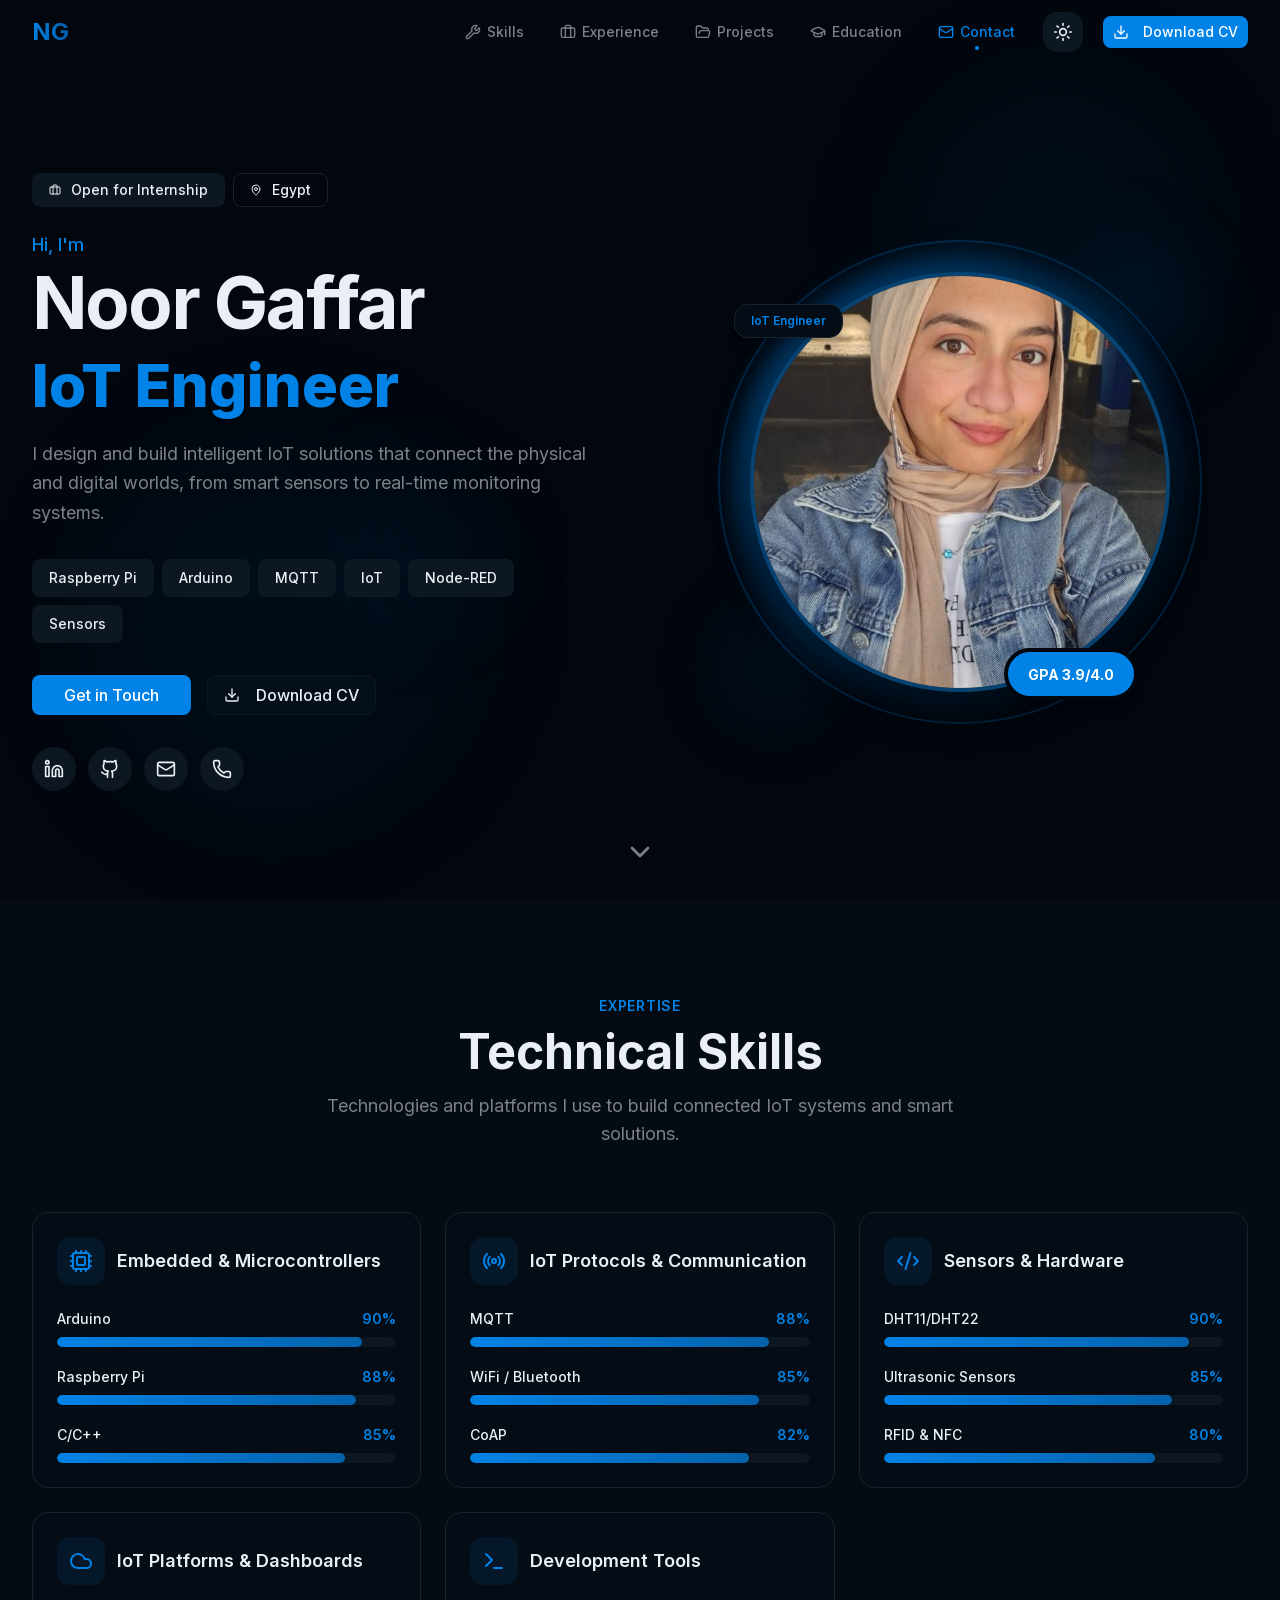
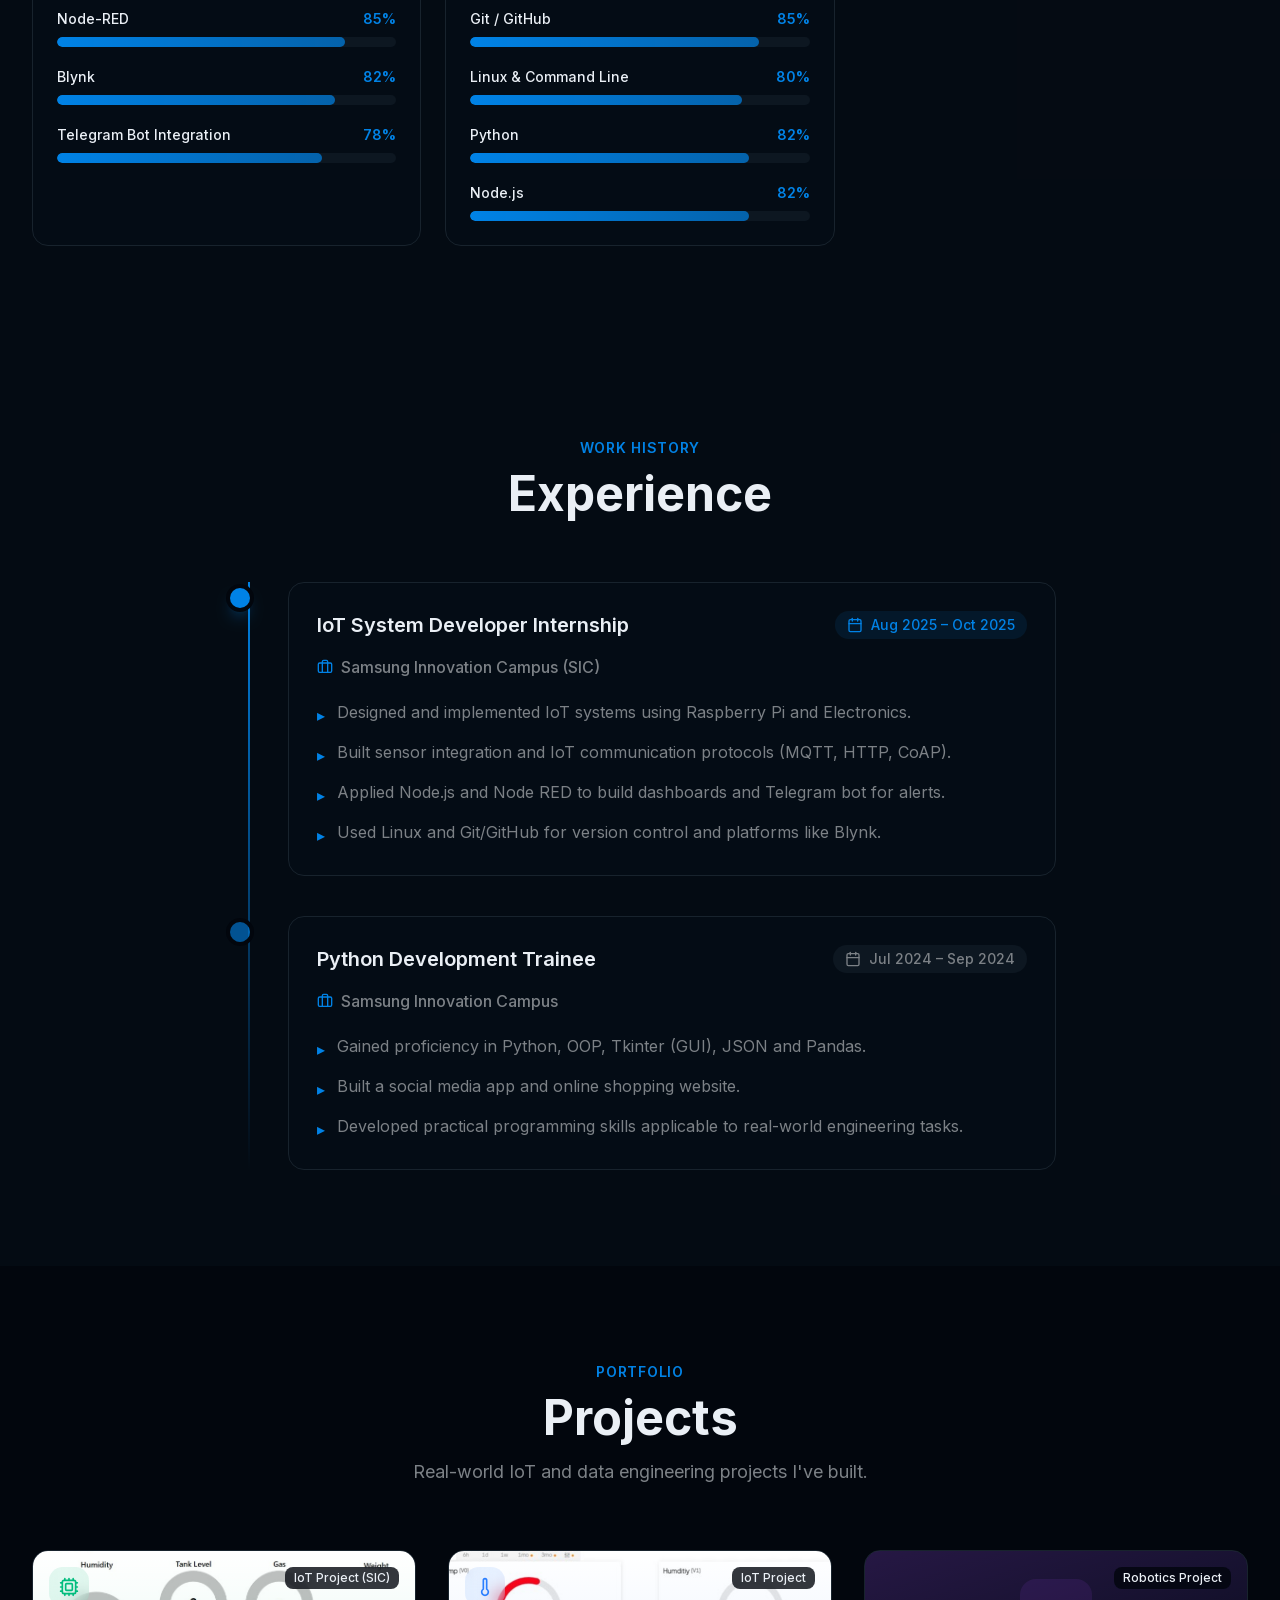
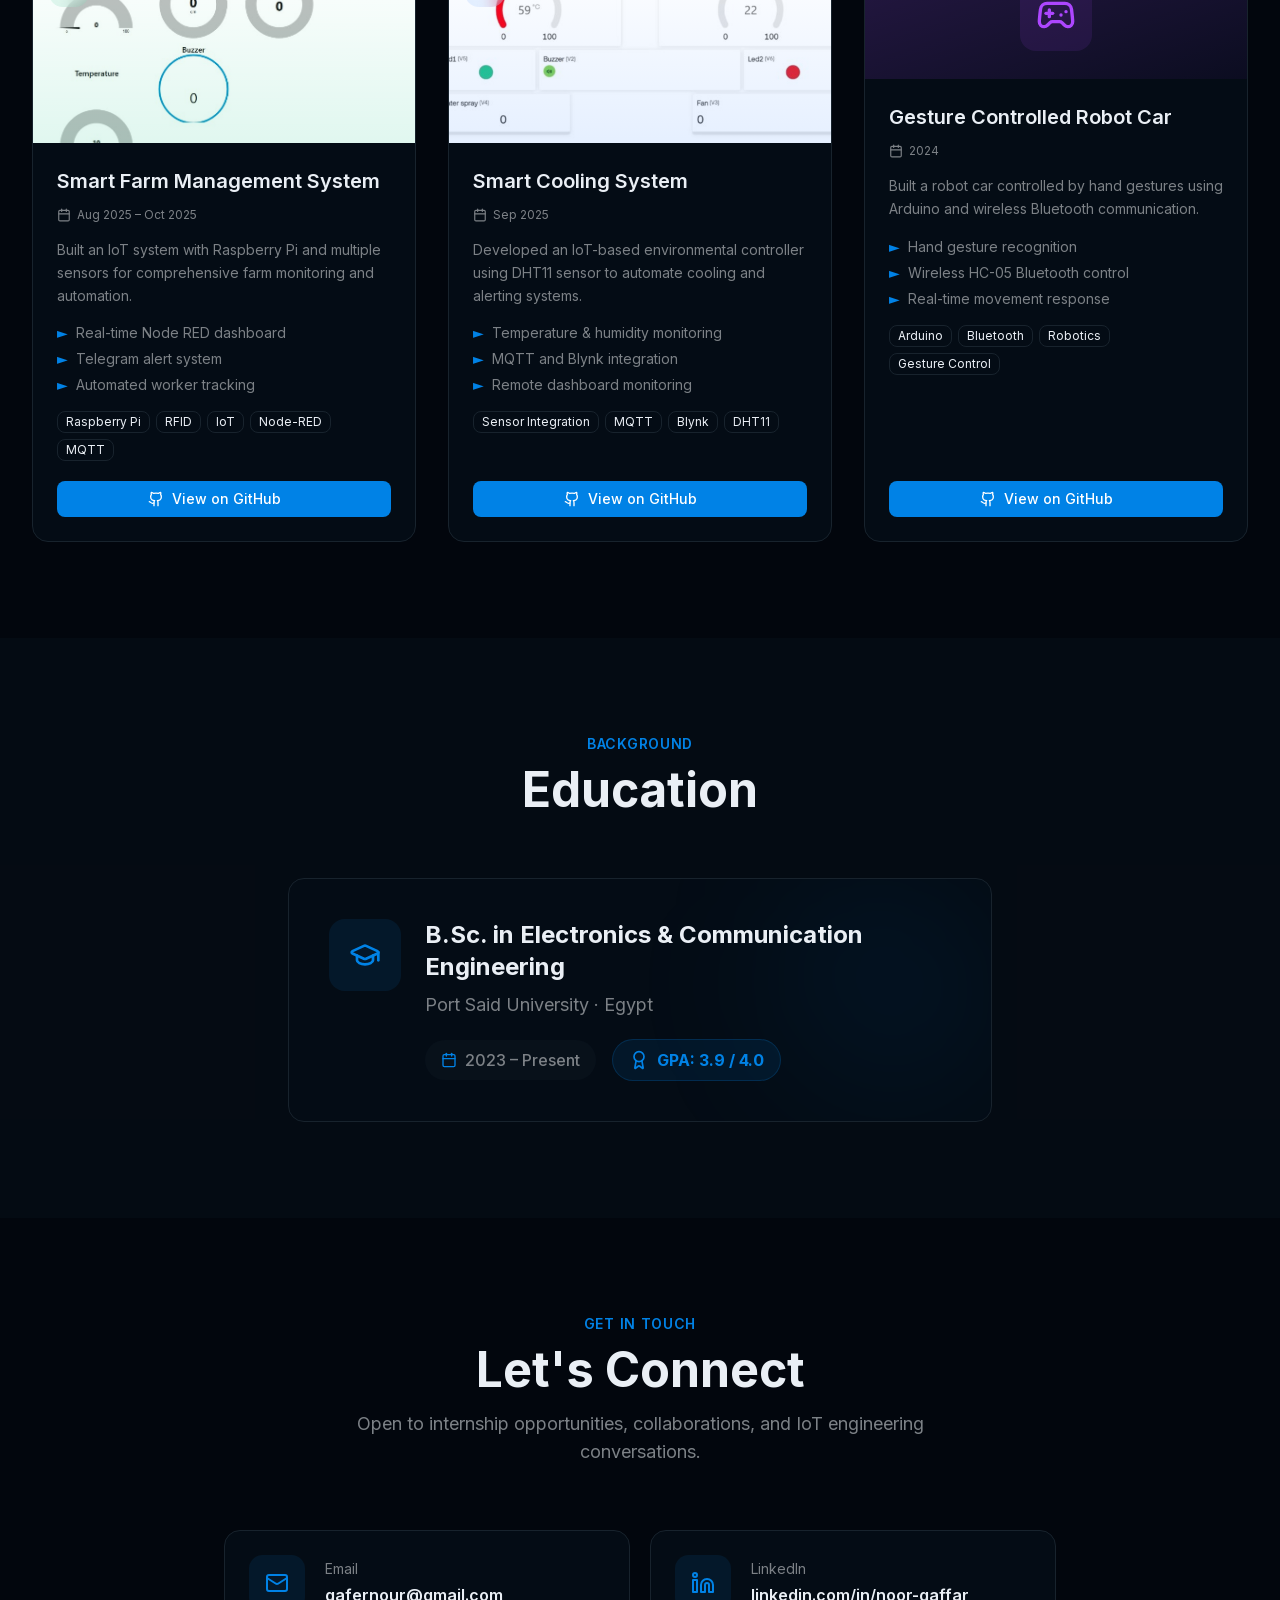
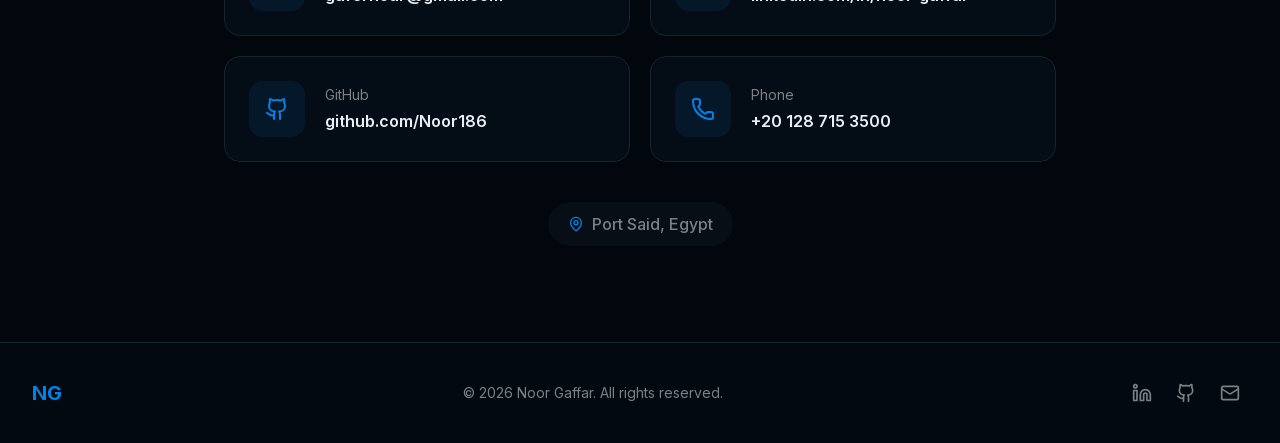
==== index.html @ 590c9ddc "deploy: c84b891f4141d8e250956dd8292fa5804ee7b4c0" ====
<!DOCTYPE html><html lang="en" class="scroll-smooth"><head><meta charSet="utf-8"/><meta name="viewport" content="width=device-width, initial-scale=1"/><link rel="preload" href="/_next/static/media/83afe278b6a6bb3c-s.p.0q-301v4kxxnr.woff2" as="font" crossorigin="" type="font/woff2"/><link rel="preload" as="image" href="/profile.png"/><link rel="stylesheet" href="/_next/static/chunks/0dk9a-p1a2rbr.css" data-precedence="next"/><link rel="stylesheet" href="/_next/static/chunks/0~.h1hjnad_37.css" data-precedence="next"/><link rel="preload" as="script" fetchPriority="low" href="/_next/static/chunks/0a_nqha2dp93..js"/><script src="/_next/static/chunks/05x.4yvi2nca-.js" async=""></script><script src="/_next/static/chunks/0wbe898mqna_2.js" async=""></script><script src="/_next/static/chunks/0sfedz2c2-47k.js" async=""></script><script src="/_next/static/chunks/turbopack-08ztqio2~khy..js" async=""></script><script src="/_next/static/chunks/141lljft-1tp4.js" async=""></script><script src="/_next/static/chunks/0g7_qao2agi-..js" async=""></script><script src="/_next/static/chunks/0g46wbjmbp444.js" async=""></script><meta name="next-size-adjust" content=""/><title>Noor Gaffar | IoT Engineer</title><meta name="description" content="Portfolio of Noor Gaffar - Data Engineer specializing in IoT, Python, and Data Pipelines"/><meta name="generator" content="v0.app"/><link rel="icon" href="/icon-light-32x32.png" media="(prefers-color-scheme: light)"/><link rel="icon" href="/icon-dark-32x32.png" media="(prefers-color-scheme: dark)"/><link rel="icon" href="/icon.svg" type="image/svg+xml"/><link rel="apple-touch-icon" href="/apple-icon.png"/><script src="/_next/static/chunks/03~yq9q893hmn.js" noModule=""></script></head><body class="inter_5901b7c6-module__ec5Qua__variable font-sans antialiased"><div hidden=""><!--$--><!--/$--></div><script>((a,b,c,d,e,f,g,h)=>{let i=document.documentElement,j=["light","dark"];function k(b){var c;(Array.isArray(a)?a:[a]).forEach(a=>{let c="class"===a,d=c&&f?e.map(a=>f[a]||a):e;c?(i.classList.remove(...d),i.classList.add(f&&f[b]?f[b]:b)):i.setAttribute(a,b)}),c=b,h&&j.includes(c)&&(i.style.colorScheme=c)}if(d)k(d);else try{let a=localStorage.getItem(b)||c,d=g&&"system"===a?window.matchMedia("(prefers-color-scheme: dark)").matches?"dark":"light":a;k(d)}catch(a){}})("class","theme","dark",null,["light","dark"],null,true,true)</script><main class="min-h-screen bg-background"><nav class="fixed top-0 left-0 right-0 z-50 transition-all duration-500 bg-transparent"><div class="max-w-7xl mx-auto px-4 sm:px-6 lg:px-8"><div class="flex items-center justify-between h-16"><a class="relative group" href="/"><span class="text-2xl font-bold bg-gradient-to-r from-primary to-primary/70 bg-clip-text text-transparent">NG</span><span class="absolute -bottom-1 left-0 w-0 h-0.5 bg-primary transition-all duration-300 group-hover:w-full"></span></a><div class="hidden md:flex items-center gap-1 ml-auto"><a class="relative flex items-center gap-1.5 px-4 py-2 text-sm font-medium transition-all duration-300 rounded-lg hover:bg-secondary group text-muted-foreground hover:text-foreground" href="#skills"><svg xmlns="http://www.w3.org/2000/svg" width="24" height="24" viewBox="0 0 24 24" fill="none" stroke="currentColor" stroke-width="2" stroke-linecap="round" stroke-linejoin="round" class="lucide lucide-wrench w-4 h-4 transition-transform duration-300 group-hover:scale-110" aria-hidden="true"><path d="M14.7 6.3a1 1 0 0 0 0 1.4l1.6 1.6a1 1 0 0 0 1.4 0l3.106-3.105c.32-.322.863-.22.983.218a6 6 0 0 1-8.259 7.057l-7.91 7.91a1 1 0 0 1-2.999-3l7.91-7.91a6 6 0 0 1 7.057-8.259c.438.12.54.662.219.984z"></path></svg>Skills</a><a class="relative flex items-center gap-1.5 px-4 py-2 text-sm font-medium transition-all duration-300 rounded-lg hover:bg-secondary group text-muted-foreground hover:text-foreground" href="#experience"><svg xmlns="http://www.w3.org/2000/svg" width="24" height="24" viewBox="0 0 24 24" fill="none" stroke="currentColor" stroke-width="2" stroke-linecap="round" stroke-linejoin="round" class="lucide lucide-briefcase w-4 h-4 transition-transform duration-300 group-hover:scale-110" aria-hidden="true"><path d="M16 20V4a2 2 0 0 0-2-2h-4a2 2 0 0 0-2 2v16"></path><rect width="20" height="14" x="2" y="6" rx="2"></rect></svg>Experience</a><a class="relative flex items-center gap-1.5 px-4 py-2 text-sm font-medium transition-all duration-300 rounded-lg hover:bg-secondary group text-muted-foreground hover:text-foreground" href="#projects"><svg xmlns="http://www.w3.org/2000/svg" width="24" height="24" viewBox="0 0 24 24" fill="none" stroke="currentColor" stroke-width="2" stroke-linecap="round" stroke-linejoin="round" class="lucide lucide-folder-open w-4 h-4 transition-transform duration-300 group-hover:scale-110" aria-hidden="true"><path d="m6 14 1.5-2.9A2 2 0 0 1 9.24 10H20a2 2 0 0 1 1.94 2.5l-1.54 6a2 2 0 0 1-1.95 1.5H4a2 2 0 0 1-2-2V5a2 2 0 0 1 2-2h3.9a2 2 0 0 1 1.69.9l.81 1.2a2 2 0 0 0 1.67.9H18a2 2 0 0 1 2 2v2"></path></svg>Projects</a><a class="relative flex items-center gap-1.5 px-4 py-2 text-sm font-medium transition-all duration-300 rounded-lg hover:bg-secondary group text-muted-foreground hover:text-foreground" href="#education"><svg xmlns="http://www.w3.org/2000/svg" width="24" height="24" viewBox="0 0 24 24" fill="none" stroke="currentColor" stroke-width="2" stroke-linecap="round" stroke-linejoin="round" class="lucide lucide-graduation-cap w-4 h-4 transition-transform duration-300 group-hover:scale-110" aria-hidden="true"><path d="M21.42 10.922a1 1 0 0 0-.019-1.838L12.83 5.18a2 2 0 0 0-1.66 0L2.6 9.08a1 1 0 0 0 0 1.832l8.57 3.908a2 2 0 0 0 1.66 0z"></path><path d="M22 10v6"></path><path d="M6 12.5V16a6 3 0 0 0 12 0v-3.5"></path></svg>Education</a><a class="relative flex items-center gap-1.5 px-4 py-2 text-sm font-medium transition-all duration-300 rounded-lg hover:bg-secondary group text-muted-foreground hover:text-foreground" href="#contact"><svg xmlns="http://www.w3.org/2000/svg" width="24" height="24" viewBox="0 0 24 24" fill="none" stroke="currentColor" stroke-width="2" stroke-linecap="round" stroke-linejoin="round" class="lucide lucide-mail w-4 h-4 transition-transform duration-300 group-hover:scale-110" aria-hidden="true"><path d="m22 7-8.991 5.727a2 2 0 0 1-2.009 0L2 7"></path><rect x="2" y="4" width="20" height="16" rx="2"></rect></svg>Contact</a><a href="https://1drv.ms/b/c/bccc2abca4e7a718/IQAPtmawj4yxQr6ywQN88_c_ARUSpyC_MsKuGdxRN_ariTg?e=fyyvl5" target="_blank" rel="noopener noreferrer" data-slot="button" class="inline-flex items-center justify-center whitespace-nowrap text-sm font-medium disabled:pointer-events-none disabled:opacity-50 [&amp;_svg]:pointer-events-none [&amp;_svg:not([class*=&#x27;size-&#x27;])]:size-4 shrink-0 [&amp;_svg]:shrink-0 outline-none focus-visible:border-ring focus-visible:ring-ring/50 focus-visible:ring-[3px] aria-invalid:ring-destructive/20 dark:aria-invalid:ring-destructive/40 aria-invalid:border-destructive bg-primary text-primary-foreground hover:bg-primary/90 h-8 rounded-md gap-1.5 px-3 has-[&gt;svg]:px-2.5 ml-4 hover:scale-105 transition-transform"><svg xmlns="http://www.w3.org/2000/svg" width="24" height="24" viewBox="0 0 24 24" fill="none" stroke="currentColor" stroke-width="2" stroke-linecap="round" stroke-linejoin="round" class="lucide lucide-download w-4 h-4 mr-2" aria-hidden="true"><path d="M12 15V3"></path><path d="M21 15v4a2 2 0 0 1-2 2H5a2 2 0 0 1-2-2v-4"></path><path d="m7 10 5 5 5-5"></path></svg>Download CV</a></div><div class="md:hidden flex items-center gap-2"><button class="p-2.5 rounded-xl text-muted-foreground hover:text-primary hover:bg-secondary transition-all"><svg xmlns="http://www.w3.org/2000/svg" width="24" height="24" viewBox="0 0 24 24" fill="none" stroke="currentColor" stroke-width="2" stroke-linecap="round" stroke-linejoin="round" class="lucide lucide-menu w-6 h-6" aria-hidden="true"><path d="M4 5h16"></path><path d="M4 12h16"></path><path d="M4 19h16"></path></svg></button></div></div></div><div class="md:hidden overflow-hidden transition-all duration-300 max-h-0"><div class="bg-background/95 backdrop-blur-xl border-b border-border"><div class="px-4 py-4 space-y-1"><a class="flex items-center gap-3 px-4 py-3 text-base font-medium rounded-xl transition-all duration-300 text-muted-foreground hover:text-foreground hover:bg-secondary" style="animation-delay:0ms" href="#skills"><svg xmlns="http://www.w3.org/2000/svg" width="24" height="24" viewBox="0 0 24 24" fill="none" stroke="currentColor" stroke-width="2" stroke-linecap="round" stroke-linejoin="round" class="lucide lucide-wrench w-5 h-5" aria-hidden="true"><path d="M14.7 6.3a1 1 0 0 0 0 1.4l1.6 1.6a1 1 0 0 0 1.4 0l3.106-3.105c.32-.322.863-.22.983.218a6 6 0 0 1-8.259 7.057l-7.91 7.91a1 1 0 0 1-2.999-3l7.91-7.91a6 6 0 0 1 7.057-8.259c.438.12.54.662.219.984z"></path></svg>Skills</a><a class="flex items-center gap-3 px-4 py-3 text-base font-medium rounded-xl transition-all duration-300 text-muted-foreground hover:text-foreground hover:bg-secondary" style="animation-delay:50ms" href="#experience"><svg xmlns="http://www.w3.org/2000/svg" width="24" height="24" viewBox="0 0 24 24" fill="none" stroke="currentColor" stroke-width="2" stroke-linecap="round" stroke-linejoin="round" class="lucide lucide-briefcase w-5 h-5" aria-hidden="true"><path d="M16 20V4a2 2 0 0 0-2-2h-4a2 2 0 0 0-2 2v16"></path><rect width="20" height="14" x="2" y="6" rx="2"></rect></svg>Experience</a><a class="flex items-center gap-3 px-4 py-3 text-base font-medium rounded-xl transition-all duration-300 text-muted-foreground hover:text-foreground hover:bg-secondary" style="animation-delay:100ms" href="#projects"><svg xmlns="http://www.w3.org/2000/svg" width="24" height="24" viewBox="0 0 24 24" fill="none" stroke="currentColor" stroke-width="2" stroke-linecap="round" stroke-linejoin="round" class="lucide lucide-folder-open w-5 h-5" aria-hidden="true"><path d="m6 14 1.5-2.9A2 2 0 0 1 9.24 10H20a2 2 0 0 1 1.94 2.5l-1.54 6a2 2 0 0 1-1.95 1.5H4a2 2 0 0 1-2-2V5a2 2 0 0 1 2-2h3.9a2 2 0 0 1 1.69.9l.81 1.2a2 2 0 0 0 1.67.9H18a2 2 0 0 1 2 2v2"></path></svg>Projects</a><a class="flex items-center gap-3 px-4 py-3 text-base font-medium rounded-xl transition-all duration-300 text-muted-foreground hover:text-foreground hover:bg-secondary" style="animation-delay:150ms" href="#education"><svg xmlns="http://www.w3.org/2000/svg" width="24" height="24" viewBox="0 0 24 24" fill="none" stroke="currentColor" stroke-width="2" stroke-linecap="round" stroke-linejoin="round" class="lucide lucide-graduation-cap w-5 h-5" aria-hidden="true"><path d="M21.42 10.922a1 1 0 0 0-.019-1.838L12.83 5.18a2 2 0 0 0-1.66 0L2.6 9.08a1 1 0 0 0 0 1.832l8.57 3.908a2 2 0 0 0 1.66 0z"></path><path d="M22 10v6"></path><path d="M6 12.5V16a6 3 0 0 0 12 0v-3.5"></path></svg>Education</a><a class="flex items-center gap-3 px-4 py-3 text-base font-medium rounded-xl transition-all duration-300 text-muted-foreground hover:text-foreground hover:bg-secondary" style="animation-delay:200ms" href="#contact"><svg xmlns="http://www.w3.org/2000/svg" width="24" height="24" viewBox="0 0 24 24" fill="none" stroke="currentColor" stroke-width="2" stroke-linecap="round" stroke-linejoin="round" class="lucide lucide-mail w-5 h-5" aria-hidden="true"><path d="m22 7-8.991 5.727a2 2 0 0 1-2.009 0L2 7"></path><rect x="2" y="4" width="20" height="16" rx="2"></rect></svg>Contact</a><a href="https://1drv.ms/b/c/bccc2abca4e7a718/IQAPtmawj4yxQr6ywQN88_c_ARUSpyC_MsKuGdxRN_ariTg?e=fyyvl5" target="_blank" rel="noopener noreferrer" data-slot="button" class="inline-flex items-center justify-center gap-2 whitespace-nowrap rounded-md text-sm font-medium transition-all disabled:pointer-events-none disabled:opacity-50 [&amp;_svg]:pointer-events-none [&amp;_svg:not([class*=&#x27;size-&#x27;])]:size-4 shrink-0 [&amp;_svg]:shrink-0 outline-none focus-visible:border-ring focus-visible:ring-ring/50 focus-visible:ring-[3px] aria-invalid:ring-destructive/20 dark:aria-invalid:ring-destructive/40 aria-invalid:border-destructive bg-primary text-primary-foreground hover:bg-primary/90 h-9 px-4 py-2 has-[&gt;svg]:px-3 w-full mt-4"><svg xmlns="http://www.w3.org/2000/svg" width="24" height="24" viewBox="0 0 24 24" fill="none" stroke="currentColor" stroke-width="2" stroke-linecap="round" stroke-linejoin="round" class="lucide lucide-download w-4 h-4 mr-2" aria-hidden="true"><path d="M12 15V3"></path><path d="M21 15v4a2 2 0 0 1-2 2H5a2 2 0 0 1-2-2v-4"></path><path d="m7 10 5 5 5-5"></path></svg>Download CV</a></div></div></div></nav><section class="min-h-screen flex items-center justify-center relative overflow-hidden pt-16"><div class="absolute inset-0 bg-[radial-gradient(ellipse_at_top_right,_var(--tw-gradient-stops))] from-primary/10 via-background to-background"></div><div class="absolute top-20 right-20 w-72 h-72 bg-primary/5 rounded-full blur-3xl animate-pulse"></div><div class="absolute bottom-20 left-20 w-96 h-96 bg-primary/5 rounded-full blur-3xl animate-pulse" style="animation-delay:1s"></div><div class="absolute top-1/2 left-1/4 w-48 h-48 bg-primary/3 rounded-full blur-2xl animate-float"></div><div class="max-w-7xl mx-auto px-4 sm:px-6 lg:px-8 relative z-10"><div class="grid lg:grid-cols-2 gap-12 lg:gap-16 items-center"><div class="text-center lg:text-left order-2 lg:order-1 transition-all duration-700 opacity-0 translate-y-8"><div class="flex flex-wrap items-center justify-center lg:justify-start gap-2 mb-6"><span data-slot="badge" class="inline-flex items-center justify-center rounded-md border font-medium w-fit whitespace-nowrap shrink-0 [&amp;&gt;svg]:size-3 gap-1 [&amp;&gt;svg]:pointer-events-none focus-visible:border-ring focus-visible:ring-ring/50 focus-visible:ring-[3px] aria-invalid:ring-destructive/20 dark:aria-invalid:ring-destructive/40 aria-invalid:border-destructive transition-[color,box-shadow] overflow-hidden border-transparent bg-secondary text-secondary-foreground [a&amp;]:hover:bg-secondary/90 px-4 py-1.5 text-sm animate-pulse"><svg xmlns="http://www.w3.org/2000/svg" width="24" height="24" viewBox="0 0 24 24" fill="none" stroke="currentColor" stroke-width="2" stroke-linecap="round" stroke-linejoin="round" class="lucide lucide-briefcase w-3.5 h-3.5 mr-1.5" aria-hidden="true"><path d="M16 20V4a2 2 0 0 0-2-2h-4a2 2 0 0 0-2 2v16"></path><rect width="20" height="14" x="2" y="6" rx="2"></rect></svg>Open for Internship</span><span data-slot="badge" class="inline-flex items-center justify-center rounded-md border font-medium w-fit whitespace-nowrap shrink-0 [&amp;&gt;svg]:size-3 gap-1 [&amp;&gt;svg]:pointer-events-none focus-visible:border-ring focus-visible:ring-ring/50 focus-visible:ring-[3px] aria-invalid:ring-destructive/20 dark:aria-invalid:ring-destructive/40 aria-invalid:border-destructive transition-[color,box-shadow] overflow-hidden text-foreground [a&amp;]:hover:bg-accent [a&amp;]:hover:text-accent-foreground px-4 py-1.5 text-sm"><svg xmlns="http://www.w3.org/2000/svg" width="24" height="24" viewBox="0 0 24 24" fill="none" stroke="currentColor" stroke-width="2" stroke-linecap="round" stroke-linejoin="round" class="lucide lucide-map-pin w-3.5 h-3.5 mr-1.5" aria-hidden="true"><path d="M20 10c0 4.993-5.539 10.193-7.399 11.799a1 1 0 0 1-1.202 0C9.539 20.193 4 14.993 4 10a8 8 0 0 1 16 0"></path><circle cx="12" cy="10" r="3"></circle></svg>Egypt</span></div><p class="text-primary font-medium text-lg mb-2">Hi, I&#x27;m</p><h1 class="text-5xl sm:text-6xl lg:text-7xl font-bold text-foreground mb-4 tracking-tight">Noor Gaffar</h1><h2 class="text-4xl sm:text-5xl lg:text-6xl font-extrabold text-primary mb-6">IoT Engineer</h2><p class="text-muted-foreground text-lg max-w-xl mx-auto lg:mx-0 mb-8 leading-relaxed">I design and build intelligent IoT solutions that connect the physical and digital worlds, from smart sensors to real-time monitoring systems.</p><div class="flex flex-wrap items-center justify-center lg:justify-start gap-2 mb-8"><span data-slot="badge" class="inline-flex items-center justify-center rounded-md border w-fit whitespace-nowrap shrink-0 [&amp;&gt;svg]:size-3 gap-1 [&amp;&gt;svg]:pointer-events-none focus-visible:border-ring focus-visible:ring-ring/50 focus-visible:ring-[3px] aria-invalid:ring-destructive/20 dark:aria-invalid:ring-destructive/40 aria-invalid:border-destructive overflow-hidden border-transparent bg-secondary text-secondary-foreground [a&amp;]:hover:bg-secondary/90 px-4 py-2 text-sm font-medium hover:bg-primary hover:text-primary-foreground transition-all duration-300 cursor-default" style="animation-delay:0ms">Raspberry Pi</span><span data-slot="badge" class="inline-flex items-center justify-center rounded-md border w-fit whitespace-nowrap shrink-0 [&amp;&gt;svg]:size-3 gap-1 [&amp;&gt;svg]:pointer-events-none focus-visible:border-ring focus-visible:ring-ring/50 focus-visible:ring-[3px] aria-invalid:ring-destructive/20 dark:aria-invalid:ring-destructive/40 aria-invalid:border-destructive overflow-hidden border-transparent bg-secondary text-secondary-foreground [a&amp;]:hover:bg-secondary/90 px-4 py-2 text-sm font-medium hover:bg-primary hover:text-primary-foreground transition-all duration-300 cursor-default" style="animation-delay:100ms">Arduino</span><span data-slot="badge" class="inline-flex items-center justify-center rounded-md border w-fit whitespace-nowrap shrink-0 [&amp;&gt;svg]:size-3 gap-1 [&amp;&gt;svg]:pointer-events-none focus-visible:border-ring focus-visible:ring-ring/50 focus-visible:ring-[3px] aria-invalid:ring-destructive/20 dark:aria-invalid:ring-destructive/40 aria-invalid:border-destructive overflow-hidden border-transparent bg-secondary text-secondary-foreground [a&amp;]:hover:bg-secondary/90 px-4 py-2 text-sm font-medium hover:bg-primary hover:text-primary-foreground transition-all duration-300 cursor-default" style="animation-delay:200ms">MQTT</span><span data-slot="badge" class="inline-flex items-center justify-center rounded-md border w-fit whitespace-nowrap shrink-0 [&amp;&gt;svg]:size-3 gap-1 [&amp;&gt;svg]:pointer-events-none focus-visible:border-ring focus-visible:ring-ring/50 focus-visible:ring-[3px] aria-invalid:ring-destructive/20 dark:aria-invalid:ring-destructive/40 aria-invalid:border-destructive overflow-hidden border-transparent bg-secondary text-secondary-foreground [a&amp;]:hover:bg-secondary/90 px-4 py-2 text-sm font-medium hover:bg-primary hover:text-primary-foreground transition-all duration-300 cursor-default" style="animation-delay:300ms">IoT</span><span data-slot="badge" class="inline-flex items-center justify-center rounded-md border w-fit whitespace-nowrap shrink-0 [&amp;&gt;svg]:size-3 gap-1 [&amp;&gt;svg]:pointer-events-none focus-visible:border-ring focus-visible:ring-ring/50 focus-visible:ring-[3px] aria-invalid:ring-destructive/20 dark:aria-invalid:ring-destructive/40 aria-invalid:border-destructive overflow-hidden border-transparent bg-secondary text-secondary-foreground [a&amp;]:hover:bg-secondary/90 px-4 py-2 text-sm font-medium hover:bg-primary hover:text-primary-foreground transition-all duration-300 cursor-default" style="animation-delay:400ms">Node-RED</span><span data-slot="badge" class="inline-flex items-center justify-center rounded-md border w-fit whitespace-nowrap shrink-0 [&amp;&gt;svg]:size-3 gap-1 [&amp;&gt;svg]:pointer-events-none focus-visible:border-ring focus-visible:ring-ring/50 focus-visible:ring-[3px] aria-invalid:ring-destructive/20 dark:aria-invalid:ring-destructive/40 aria-invalid:border-destructive overflow-hidden border-transparent bg-secondary text-secondary-foreground [a&amp;]:hover:bg-secondary/90 px-4 py-2 text-sm font-medium hover:bg-primary hover:text-primary-foreground transition-all duration-300 cursor-default" style="animation-delay:500ms">Sensors</span></div><div class="flex flex-col sm:flex-row items-center justify-center lg:justify-start gap-4 mb-8"><a data-slot="button" class="inline-flex items-center justify-center gap-2 whitespace-nowrap font-medium disabled:pointer-events-none disabled:opacity-50 [&amp;_svg]:pointer-events-none [&amp;_svg:not([class*=&#x27;size-&#x27;])]:size-4 shrink-0 [&amp;_svg]:shrink-0 outline-none focus-visible:border-ring focus-visible:ring-ring/50 focus-visible:ring-[3px] aria-invalid:ring-destructive/20 dark:aria-invalid:ring-destructive/40 aria-invalid:border-destructive bg-primary text-primary-foreground hover:bg-primary/90 h-10 rounded-md has-[&gt;svg]:px-4 w-full sm:w-auto text-base px-8 hover:scale-105 transition-transform" href="#contact">Get in Touch</a><a href="https://1drv.ms/b/c/bccc2abca4e7a718/IQAPtmawj4yxQr6ywQN88_c_ARUSpyC_MsKuGdxRN_ariTg?e=fyyvl5" target="_blank" rel="noopener noreferrer" data-slot="button" class="inline-flex items-center justify-center gap-2 whitespace-nowrap font-medium disabled:pointer-events-none disabled:opacity-50 [&amp;_svg]:pointer-events-none [&amp;_svg:not([class*=&#x27;size-&#x27;])]:size-4 shrink-0 [&amp;_svg]:shrink-0 outline-none focus-visible:border-ring focus-visible:ring-ring/50 focus-visible:ring-[3px] aria-invalid:ring-destructive/20 dark:aria-invalid:ring-destructive/40 aria-invalid:border-destructive border bg-background shadow-xs hover:bg-accent hover:text-accent-foreground dark:bg-input/30 dark:border-input dark:hover:bg-input/50 h-10 rounded-md has-[&gt;svg]:px-4 w-full sm:w-auto text-base px-8 hover:scale-105 transition-transform"><svg xmlns="http://www.w3.org/2000/svg" width="24" height="24" viewBox="0 0 24 24" fill="none" stroke="currentColor" stroke-width="2" stroke-linecap="round" stroke-linejoin="round" class="lucide lucide-download w-5 h-5 mr-2" aria-hidden="true"><path d="M12 15V3"></path><path d="M21 15v4a2 2 0 0 1-2 2H5a2 2 0 0 1-2-2v-4"></path><path d="m7 10 5 5 5-5"></path></svg>Download CV</a></div><div class="flex items-center justify-center lg:justify-start gap-3"><a target="_blank" class="p-3 rounded-full bg-secondary hover:bg-primary hover:text-primary-foreground transition-all duration-300 hover:scale-110 hover:-translate-y-1" aria-label="LinkedIn" style="animation-delay:0ms" href="https://www.linkedin.com/in/noor-gaffar"><svg xmlns="http://www.w3.org/2000/svg" width="24" height="24" viewBox="0 0 24 24" fill="none" stroke="currentColor" stroke-width="2" stroke-linecap="round" stroke-linejoin="round" class="lucide lucide-linkedin w-5 h-5" aria-hidden="true"><path d="M16 8a6 6 0 0 1 6 6v7h-4v-7a2 2 0 0 0-2-2 2 2 0 0 0-2 2v7h-4v-7a6 6 0 0 1 6-6z"></path><rect width="4" height="12" x="2" y="9"></rect><circle cx="4" cy="4" r="2"></circle></svg></a><a target="_blank" class="p-3 rounded-full bg-secondary hover:bg-primary hover:text-primary-foreground transition-all duration-300 hover:scale-110 hover:-translate-y-1" aria-label="GitHub" style="animation-delay:100ms" href="https://github.com/Noor186"><svg xmlns="http://www.w3.org/2000/svg" width="24" height="24" viewBox="0 0 24 24" fill="none" stroke="currentColor" stroke-width="2" stroke-linecap="round" stroke-linejoin="round" class="lucide lucide-github w-5 h-5" aria-hidden="true"><path d="M15 22v-4a4.8 4.8 0 0 0-1-3.5c3 0 6-2 6-5.5.08-1.25-.27-2.48-1-3.5.28-1.15.28-2.35 0-3.5 0 0-1 0-3 1.5-2.64-.5-5.36-.5-8 0C6 2 5 2 5 2c-.3 1.15-.3 2.35 0 3.5A5.403 5.403 0 0 0 4 9c0 3.5 3 5.5 6 5.5-.39.49-.68 1.05-.85 1.65-.17.6-.22 1.23-.15 1.85v4"></path><path d="M9 18c-4.51 2-5-2-7-2"></path></svg></a><a class="p-3 rounded-full bg-secondary hover:bg-primary hover:text-primary-foreground transition-all duration-300 hover:scale-110 hover:-translate-y-1" aria-label="Email" style="animation-delay:200ms" href="mailto:gafernour@gmail.com"><svg xmlns="http://www.w3.org/2000/svg" width="24" height="24" viewBox="0 0 24 24" fill="none" stroke="currentColor" stroke-width="2" stroke-linecap="round" stroke-linejoin="round" class="lucide lucide-mail w-5 h-5" aria-hidden="true"><path d="m22 7-8.991 5.727a2 2 0 0 1-2.009 0L2 7"></path><rect x="2" y="4" width="20" height="16" rx="2"></rect></svg></a><a class="p-3 rounded-full bg-secondary hover:bg-primary hover:text-primary-foreground transition-all duration-300 hover:scale-110 hover:-translate-y-1" aria-label="Phone" style="animation-delay:300ms" href="tel:+201287153500"><svg xmlns="http://www.w3.org/2000/svg" width="24" height="24" viewBox="0 0 24 24" fill="none" stroke="currentColor" stroke-width="2" stroke-linecap="round" stroke-linejoin="round" class="lucide lucide-phone w-5 h-5" aria-hidden="true"><path d="M13.832 16.568a1 1 0 0 0 1.213-.303l.355-.465A2 2 0 0 1 17 15h3a2 2 0 0 1 2 2v3a2 2 0 0 1-2 2A18 18 0 0 1 2 4a2 2 0 0 1 2-2h3a2 2 0 0 1 2 2v3a2 2 0 0 1-.8 1.6l-.468.351a1 1 0 0 0-.292 1.233 14 14 0 0 0 6.392 6.384"></path></svg></a></div></div><div class="flex justify-center order-1 lg:order-2 transition-all duration-700 delay-300 opacity-0 translate-y-8"><div class="relative"><div class="absolute -inset-4 rounded-full bg-gradient-to-br from-primary/50 via-primary/20 to-transparent blur-md animate-pulse"></div><div class="absolute -inset-8 rounded-full border-2 border-primary/20 animate-spin" style="animation-duration:20s"></div><div class="relative w-80 h-80 sm:w-96 sm:h-96 lg:w-[420px] lg:h-[420px] rounded-full overflow-hidden border-4 border-primary/40 bg-secondary shadow-2xl hover:border-primary/60 transition-all duration-500 group"><img alt="Noor Gaffar" decoding="async" data-nimg="fill" class="object-cover group-hover:scale-105 transition-transform duration-500" style="position:absolute;height:100%;width:100%;left:0;top:0;right:0;bottom:0;color:transparent" src="/profile.png"/></div><div class="absolute -bottom-2 right-8 bg-primary text-primary-foreground px-5 py-2.5 rounded-full shadow-lg border-4 border-background animate-float hover:scale-110 transition-transform cursor-default"><span class="text-sm font-bold">GPA 3.9/4.0</span></div><div class="absolute top-8 -left-4 bg-card border border-border px-4 py-2 rounded-xl shadow-lg animate-float" style="animation-delay:0.5s"><p class="text-xs font-semibold text-primary">IoT Engineer</p></div><div class="absolute -top-6 -right-6 w-28 h-28 bg-primary/10 rounded-full blur-2xl"></div><div class="absolute -bottom-6 -left-6 w-24 h-24 bg-primary/10 rounded-full blur-2xl"></div></div></div></div></div><div class="absolute bottom-8 left-1/2 -translate-x-1/2 animate-bounce"><a class="text-muted-foreground hover:text-primary transition-colors" href="#skills"><svg xmlns="http://www.w3.org/2000/svg" width="24" height="24" viewBox="0 0 24 24" fill="none" stroke="currentColor" stroke-width="2" stroke-linecap="round" stroke-linejoin="round" class="lucide lucide-chevron-down w-8 h-8" aria-hidden="true"><path d="m6 9 6 6 6-6"></path></svg></a></div></section><section id="skills" class="py-24 bg-secondary/30"><div class="max-w-7xl mx-auto px-4 sm:px-6 lg:px-8"><div class="text-center mb-16 transition-all duration-700 opacity-0 translate-y-8"><p class="text-primary font-semibold text-sm uppercase tracking-wider mb-3">Expertise</p><h2 class="text-4xl sm:text-5xl font-bold text-foreground mb-4">Technical Skills</h2><p class="text-muted-foreground max-w-2xl mx-auto text-lg">Technologies and platforms I use to build connected IoT systems and smart solutions.</p></div><div class="grid sm:grid-cols-2 lg:grid-cols-3 gap-6"><div class="bg-card p-6 rounded-2xl border border-border hover:border-primary/50 transition-all duration-500 group hover-lift opacity-0 translate-y-8" style="transition-delay:0ms"><div class="flex items-center gap-3 mb-6"><div class="p-3 rounded-xl bg-primary/10 text-primary group-hover:bg-primary group-hover:text-primary-foreground transition-all duration-300"><svg xmlns="http://www.w3.org/2000/svg" width="24" height="24" viewBox="0 0 24 24" fill="none" stroke="currentColor" stroke-width="2" stroke-linecap="round" stroke-linejoin="round" class="lucide lucide-cpu w-6 h-6" aria-hidden="true"><path d="M12 20v2"></path><path d="M12 2v2"></path><path d="M17 20v2"></path><path d="M17 2v2"></path><path d="M2 12h2"></path><path d="M2 17h2"></path><path d="M2 7h2"></path><path d="M20 12h2"></path><path d="M20 17h2"></path><path d="M20 7h2"></path><path d="M7 20v2"></path><path d="M7 2v2"></path><rect x="4" y="4" width="16" height="16" rx="2"></rect><rect x="8" y="8" width="8" height="8" rx="1"></rect></svg></div><h3 class="text-lg font-semibold text-foreground">Embedded &amp; Microcontrollers</h3></div><div class="space-y-5"><div><div class="flex items-center justify-between mb-2"><span class="text-sm text-foreground font-medium">Arduino</span><span class="text-sm font-semibold text-primary">90<!-- -->%</span></div><div class="h-2.5 bg-secondary rounded-full overflow-hidden"><div class="h-full bg-gradient-to-r from-primary to-primary/70 rounded-full transition-all duration-1000 ease-out" style="width:0%"></div></div></div><div><div class="flex items-center justify-between mb-2"><span class="text-sm text-foreground font-medium">Raspberry Pi</span><span class="text-sm font-semibold text-primary">88<!-- -->%</span></div><div class="h-2.5 bg-secondary rounded-full overflow-hidden"><div class="h-full bg-gradient-to-r from-primary to-primary/70 rounded-full transition-all duration-1000 ease-out" style="width:0%"></div></div></div><div><div class="flex items-center justify-between mb-2"><span class="text-sm text-foreground font-medium">C/C++</span><span class="text-sm font-semibold text-primary">85<!-- -->%</span></div><div class="h-2.5 bg-secondary rounded-full overflow-hidden"><div class="h-full bg-gradient-to-r from-primary to-primary/70 rounded-full transition-all duration-1000 ease-out" style="width:0%"></div></div></div></div></div><div class="bg-card p-6 rounded-2xl border border-border hover:border-primary/50 transition-all duration-500 group hover-lift opacity-0 translate-y-8" style="transition-delay:100ms"><div class="flex items-center gap-3 mb-6"><div class="p-3 rounded-xl bg-primary/10 text-primary group-hover:bg-primary group-hover:text-primary-foreground transition-all duration-300"><svg xmlns="http://www.w3.org/2000/svg" width="24" height="24" viewBox="0 0 24 24" fill="none" stroke="currentColor" stroke-width="2" stroke-linecap="round" stroke-linejoin="round" class="lucide lucide-radio w-6 h-6" aria-hidden="true"><path d="M16.247 7.761a6 6 0 0 1 0 8.478"></path><path d="M19.075 4.933a10 10 0 0 1 0 14.134"></path><path d="M4.925 19.067a10 10 0 0 1 0-14.134"></path><path d="M7.753 16.239a6 6 0 0 1 0-8.478"></path><circle cx="12" cy="12" r="2"></circle></svg></div><h3 class="text-lg font-semibold text-foreground">IoT Protocols &amp; Communication</h3></div><div class="space-y-5"><div><div class="flex items-center justify-between mb-2"><span class="text-sm text-foreground font-medium">MQTT</span><span class="text-sm font-semibold text-primary">88<!-- -->%</span></div><div class="h-2.5 bg-secondary rounded-full overflow-hidden"><div class="h-full bg-gradient-to-r from-primary to-primary/70 rounded-full transition-all duration-1000 ease-out" style="width:0%"></div></div></div><div><div class="flex items-center justify-between mb-2"><span class="text-sm text-foreground font-medium">WiFi / Bluetooth</span><span class="text-sm font-semibold text-primary">85<!-- -->%</span></div><div class="h-2.5 bg-secondary rounded-full overflow-hidden"><div class="h-full bg-gradient-to-r from-primary to-primary/70 rounded-full transition-all duration-1000 ease-out" style="width:0%"></div></div></div><div><div class="flex items-center justify-between mb-2"><span class="text-sm text-foreground font-medium">CoAP</span><span class="text-sm font-semibold text-primary">82<!-- -->%</span></div><div class="h-2.5 bg-secondary rounded-full overflow-hidden"><div class="h-full bg-gradient-to-r from-primary to-primary/70 rounded-full transition-all duration-1000 ease-out" style="width:0%"></div></div></div></div></div><div class="bg-card p-6 rounded-2xl border border-border hover:border-primary/50 transition-all duration-500 group hover-lift opacity-0 translate-y-8" style="transition-delay:200ms"><div class="flex items-center gap-3 mb-6"><div class="p-3 rounded-xl bg-primary/10 text-primary group-hover:bg-primary group-hover:text-primary-foreground transition-all duration-300"><svg xmlns="http://www.w3.org/2000/svg" width="24" height="24" viewBox="0 0 24 24" fill="none" stroke="currentColor" stroke-width="2" stroke-linecap="round" stroke-linejoin="round" class="lucide lucide-code-xml w-6 h-6" aria-hidden="true"><path d="m18 16 4-4-4-4"></path><path d="m6 8-4 4 4 4"></path><path d="m14.5 4-5 16"></path></svg></div><h3 class="text-lg font-semibold text-foreground">Sensors &amp; Hardware</h3></div><div class="space-y-5"><div><div class="flex items-center justify-between mb-2"><span class="text-sm text-foreground font-medium">DHT11/DHT22</span><span class="text-sm font-semibold text-primary">90<!-- -->%</span></div><div class="h-2.5 bg-secondary rounded-full overflow-hidden"><div class="h-full bg-gradient-to-r from-primary to-primary/70 rounded-full transition-all duration-1000 ease-out" style="width:0%"></div></div></div><div><div class="flex items-center justify-between mb-2"><span class="text-sm text-foreground font-medium">Ultrasonic Sensors</span><span class="text-sm font-semibold text-primary">85<!-- -->%</span></div><div class="h-2.5 bg-secondary rounded-full overflow-hidden"><div class="h-full bg-gradient-to-r from-primary to-primary/70 rounded-full transition-all duration-1000 ease-out" style="width:0%"></div></div></div><div><div class="flex items-center justify-between mb-2"><span class="text-sm text-foreground font-medium">RFID &amp; NFC</span><span class="text-sm font-semibold text-primary">80<!-- -->%</span></div><div class="h-2.5 bg-secondary rounded-full overflow-hidden"><div class="h-full bg-gradient-to-r from-primary to-primary/70 rounded-full transition-all duration-1000 ease-out" style="width:0%"></div></div></div></div></div><div class="bg-card p-6 rounded-2xl border border-border hover:border-primary/50 transition-all duration-500 group hover-lift opacity-0 translate-y-8" style="transition-delay:300ms"><div class="flex items-center gap-3 mb-6"><div class="p-3 rounded-xl bg-primary/10 text-primary group-hover:bg-primary group-hover:text-primary-foreground transition-all duration-300"><svg xmlns="http://www.w3.org/2000/svg" width="24" height="24" viewBox="0 0 24 24" fill="none" stroke="currentColor" stroke-width="2" stroke-linecap="round" stroke-linejoin="round" class="lucide lucide-cloud w-6 h-6" aria-hidden="true"><path d="M17.5 19H9a7 7 0 1 1 6.71-9h1.79a4.5 4.5 0 1 1 0 9Z"></path></svg></div><h3 class="text-lg font-semibold text-foreground">IoT Platforms &amp; Dashboards</h3></div><div class="space-y-5"><div><div class="flex items-center justify-between mb-2"><span class="text-sm text-foreground font-medium">Node-RED</span><span class="text-sm font-semibold text-primary">85<!-- -->%</span></div><div class="h-2.5 bg-secondary rounded-full overflow-hidden"><div class="h-full bg-gradient-to-r from-primary to-primary/70 rounded-full transition-all duration-1000 ease-out" style="width:0%"></div></div></div><div><div class="flex items-center justify-between mb-2"><span class="text-sm text-foreground font-medium">Blynk</span><span class="text-sm font-semibold text-primary">82<!-- -->%</span></div><div class="h-2.5 bg-secondary rounded-full overflow-hidden"><div class="h-full bg-gradient-to-r from-primary to-primary/70 rounded-full transition-all duration-1000 ease-out" style="width:0%"></div></div></div><div><div class="flex items-center justify-between mb-2"><span class="text-sm text-foreground font-medium">Telegram Bot Integration</span><span class="text-sm font-semibold text-primary">78<!-- -->%</span></div><div class="h-2.5 bg-secondary rounded-full overflow-hidden"><div class="h-full bg-gradient-to-r from-primary to-primary/70 rounded-full transition-all duration-1000 ease-out" style="width:0%"></div></div></div></div></div><div class="bg-card p-6 rounded-2xl border border-border hover:border-primary/50 transition-all duration-500 group hover-lift opacity-0 translate-y-8" style="transition-delay:400ms"><div class="flex items-center gap-3 mb-6"><div class="p-3 rounded-xl bg-primary/10 text-primary group-hover:bg-primary group-hover:text-primary-foreground transition-all duration-300"><svg xmlns="http://www.w3.org/2000/svg" width="24" height="24" viewBox="0 0 24 24" fill="none" stroke="currentColor" stroke-width="2" stroke-linecap="round" stroke-linejoin="round" class="lucide lucide-terminal w-6 h-6" aria-hidden="true"><path d="M12 19h8"></path><path d="m4 17 6-6-6-6"></path></svg></div><h3 class="text-lg font-semibold text-foreground">Development Tools</h3></div><div class="space-y-5"><div><div class="flex items-center justify-between mb-2"><span class="text-sm text-foreground font-medium">Git / GitHub</span><span class="text-sm font-semibold text-primary">85<!-- -->%</span></div><div class="h-2.5 bg-secondary rounded-full overflow-hidden"><div class="h-full bg-gradient-to-r from-primary to-primary/70 rounded-full transition-all duration-1000 ease-out" style="width:0%"></div></div></div><div><div class="flex items-center justify-between mb-2"><span class="text-sm text-foreground font-medium">Linux &amp; Command Line</span><span class="text-sm font-semibold text-primary">80<!-- -->%</span></div><div class="h-2.5 bg-secondary rounded-full overflow-hidden"><div class="h-full bg-gradient-to-r from-primary to-primary/70 rounded-full transition-all duration-1000 ease-out" style="width:0%"></div></div></div><div><div class="flex items-center justify-between mb-2"><span class="text-sm text-foreground font-medium">Python</span><span class="text-sm font-semibold text-primary">82<!-- -->%</span></div><div class="h-2.5 bg-secondary rounded-full overflow-hidden"><div class="h-full bg-gradient-to-r from-primary to-primary/70 rounded-full transition-all duration-1000 ease-out" style="width:0%"></div></div></div><div><div class="flex items-center justify-between mb-2"><span class="text-sm text-foreground font-medium">Node.js</span><span class="text-sm font-semibold text-primary">82<!-- -->%</span></div><div class="h-2.5 bg-secondary rounded-full overflow-hidden"><div class="h-full bg-gradient-to-r from-primary to-primary/70 rounded-full transition-all duration-1000 ease-out" style="width:0%"></div></div></div></div></div></div></div></section><section id="experience" class="py-24 bg-secondary/30"><div class="max-w-4xl mx-auto px-4 sm:px-6 lg:px-8"><div class="text-center mb-16 transition-all duration-700 opacity-0 translate-y-8"><p class="text-primary font-semibold text-sm uppercase tracking-wider mb-3">Work History</p><h2 class="text-4xl sm:text-5xl font-bold text-foreground mb-4">Experience</h2></div><div class="relative"><div class="absolute left-6 top-0 bottom-0 w-0.5 bg-gradient-to-b from-primary via-primary/50 to-transparent transition-all duration-1000 opacity-0"></div><div class="space-y-10"><div class="relative pl-16 transition-all duration-700 opacity-0 -translate-x-8" style="transition-delay:0ms"><div class="absolute left-4 w-5 h-5 rounded-full -translate-x-1/2 mt-1.5 ring-4 ring-background transition-all duration-500 bg-primary animate-pulse shadow-lg shadow-primary/50"></div><div class="bg-card p-7 rounded-2xl border border-border hover:border-primary/50 transition-all duration-300 hover-lift group"><div class="flex flex-col sm:flex-row sm:items-center sm:justify-between gap-3 mb-4"><h3 class="text-xl font-semibold text-foreground group-hover:text-primary transition-colors">IoT System Developer Internship</h3><div class="flex items-center gap-2 text-sm px-3 py-1 rounded-full bg-primary/10 text-primary"><svg xmlns="http://www.w3.org/2000/svg" width="24" height="24" viewBox="0 0 24 24" fill="none" stroke="currentColor" stroke-width="2" stroke-linecap="round" stroke-linejoin="round" class="lucide lucide-calendar w-4 h-4" aria-hidden="true"><path d="M8 2v4"></path><path d="M16 2v4"></path><rect width="18" height="18" x="3" y="4" rx="2"></rect><path d="M3 10h18"></path></svg><span class="font-medium">Aug 2025 – Oct 2025</span></div></div><div class="flex items-center gap-2 text-muted-foreground mb-5"><svg xmlns="http://www.w3.org/2000/svg" width="24" height="24" viewBox="0 0 24 24" fill="none" stroke="currentColor" stroke-width="2" stroke-linecap="round" stroke-linejoin="round" class="lucide lucide-briefcase w-4 h-4 text-primary" aria-hidden="true"><path d="M16 20V4a2 2 0 0 0-2-2h-4a2 2 0 0 0-2 2v16"></path><rect width="20" height="14" x="2" y="6" rx="2"></rect></svg><span class="font-medium">Samsung Innovation Campus (SIC)</span></div><ul class="space-y-3"><li class="text-muted-foreground flex gap-3"><span class="text-primary mt-1 flex-shrink-0 font-bold">▸</span><span class="leading-relaxed">Designed and implemented IoT systems using Raspberry Pi and Electronics.</span></li><li class="text-muted-foreground flex gap-3"><span class="text-primary mt-1 flex-shrink-0 font-bold">▸</span><span class="leading-relaxed">Built sensor integration and IoT communication protocols (MQTT, HTTP, CoAP).</span></li><li class="text-muted-foreground flex gap-3"><span class="text-primary mt-1 flex-shrink-0 font-bold">▸</span><span class="leading-relaxed">Applied Node.js and Node RED to build dashboards and Telegram bot for alerts.</span></li><li class="text-muted-foreground flex gap-3"><span class="text-primary mt-1 flex-shrink-0 font-bold">▸</span><span class="leading-relaxed">Used Linux and Git/GitHub for version control and platforms like Blynk.</span></li></ul></div></div><div class="relative pl-16 transition-all duration-700 opacity-0 -translate-x-8" style="transition-delay:200ms"><div class="absolute left-4 w-5 h-5 rounded-full -translate-x-1/2 mt-1.5 ring-4 ring-background transition-all duration-500 bg-primary/60"></div><div class="bg-card p-7 rounded-2xl border border-border hover:border-primary/50 transition-all duration-300 hover-lift group"><div class="flex flex-col sm:flex-row sm:items-center sm:justify-between gap-3 mb-4"><h3 class="text-xl font-semibold text-foreground group-hover:text-primary transition-colors">Python Development Trainee</h3><div class="flex items-center gap-2 text-sm px-3 py-1 rounded-full bg-secondary text-muted-foreground"><svg xmlns="http://www.w3.org/2000/svg" width="24" height="24" viewBox="0 0 24 24" fill="none" stroke="currentColor" stroke-width="2" stroke-linecap="round" stroke-linejoin="round" class="lucide lucide-calendar w-4 h-4" aria-hidden="true"><path d="M8 2v4"></path><path d="M16 2v4"></path><rect width="18" height="18" x="3" y="4" rx="2"></rect><path d="M3 10h18"></path></svg><span class="font-medium">Jul 2024 – Sep 2024</span></div></div><div class="flex items-center gap-2 text-muted-foreground mb-5"><svg xmlns="http://www.w3.org/2000/svg" width="24" height="24" viewBox="0 0 24 24" fill="none" stroke="currentColor" stroke-width="2" stroke-linecap="round" stroke-linejoin="round" class="lucide lucide-briefcase w-4 h-4 text-primary" aria-hidden="true"><path d="M16 20V4a2 2 0 0 0-2-2h-4a2 2 0 0 0-2 2v16"></path><rect width="20" height="14" x="2" y="6" rx="2"></rect></svg><span class="font-medium">Samsung Innovation Campus</span></div><ul class="space-y-3"><li class="text-muted-foreground flex gap-3"><span class="text-primary mt-1 flex-shrink-0 font-bold">▸</span><span class="leading-relaxed">Gained proficiency in Python, OOP, Tkinter (GUI), JSON and Pandas.</span></li><li class="text-muted-foreground flex gap-3"><span class="text-primary mt-1 flex-shrink-0 font-bold">▸</span><span class="leading-relaxed">Built a social media app and online shopping website.</span></li><li class="text-muted-foreground flex gap-3"><span class="text-primary mt-1 flex-shrink-0 font-bold">▸</span><span class="leading-relaxed">Developed practical programming skills applicable to real-world engineering tasks.</span></li></ul></div></div></div></div></div></section><section id="projects" class="py-24"><div class="max-w-7xl mx-auto px-4 sm:px-6 lg:px-8"><div class="text-center mb-16 transition-all duration-700 opacity-0 translate-y-8"><p class="text-primary font-semibold text-sm uppercase tracking-wider mb-3">Portfolio</p><h2 class="text-4xl sm:text-5xl font-bold text-foreground mb-4">Projects</h2><p class="text-muted-foreground max-w-2xl mx-auto text-lg">Real-world IoT and data engineering projects <!-- -->I&#x27;ve<!-- --> built.</p></div><div class="grid lg:grid-cols-3 gap-8"><div class="group bg-card rounded-2xl border border-border hover:border-emerald-500/50 transition-all duration-500 overflow-hidden flex flex-col hover:-translate-y-2 hover:shadow-2xl hover:shadow-primary/5 relative opacity-0 translate-y-8" style="transition-delay:0ms"><div class="relative h-48 overflow-hidden"><img alt="Smart Farm Management System" loading="lazy" decoding="async" data-nimg="fill" class="object-cover group-hover:scale-110 transition-transform duration-700" style="position:absolute;height:100%;width:100%;left:0;top:0;right:0;bottom:0;color:transparent" src="/projects/smart-farm.jpg"/><div class="absolute inset-0 bg-gradient-to-t from-emerald-500/20 to-emerald-600/5 to-transparent opacity-60"></div><div class="absolute top-4 left-4"><div class="p-2.5 rounded-xl bg-emerald-500/10 text-emerald-500 group-hover:bg-emerald-500 group-hover:text-white transition-all duration-300 backdrop-blur-sm"><svg xmlns="http://www.w3.org/2000/svg" width="24" height="24" viewBox="0 0 24 24" fill="none" stroke="currentColor" stroke-width="2" stroke-linecap="round" stroke-linejoin="round" class="lucide lucide-cpu w-5 h-5" aria-hidden="true"><path d="M12 20v2"></path><path d="M12 2v2"></path><path d="M17 20v2"></path><path d="M17 2v2"></path><path d="M2 12h2"></path><path d="M2 17h2"></path><path d="M2 7h2"></path><path d="M20 12h2"></path><path d="M20 17h2"></path><path d="M20 7h2"></path><path d="M7 20v2"></path><path d="M7 2v2"></path><rect x="4" y="4" width="16" height="16" rx="2"></rect><rect x="8" y="8" width="8" height="8" rx="1"></rect></svg></div></div><span data-slot="badge" class="inline-flex items-center justify-center rounded-md border px-2 py-0.5 text-xs font-medium w-fit whitespace-nowrap shrink-0 [&amp;&gt;svg]:size-3 gap-1 [&amp;&gt;svg]:pointer-events-none focus-visible:border-ring focus-visible:ring-ring/50 focus-visible:ring-[3px] aria-invalid:ring-destructive/20 dark:aria-invalid:ring-destructive/40 aria-invalid:border-destructive transition-[color,box-shadow] overflow-hidden border-transparent [a&amp;]:hover:bg-primary/90 absolute top-4 right-4 bg-background/80 backdrop-blur-sm text-foreground">IoT Project (SIC)</span></div><div class="p-6 flex-1 flex flex-col"><div class="flex items-center justify-between mb-3"><h3 class="text-xl font-semibold text-foreground group-hover:text-primary transition-colors">Smart Farm Management System</h3></div><div class="flex items-center gap-1.5 text-xs text-muted-foreground mb-4"><svg xmlns="http://www.w3.org/2000/svg" width="24" height="24" viewBox="0 0 24 24" fill="none" stroke="currentColor" stroke-width="2" stroke-linecap="round" stroke-linejoin="round" class="lucide lucide-calendar w-3.5 h-3.5" aria-hidden="true"><path d="M8 2v4"></path><path d="M16 2v4"></path><rect width="18" height="18" x="3" y="4" rx="2"></rect><path d="M3 10h18"></path></svg><span>Aug 2025 – Oct 2025</span></div><p class="text-muted-foreground text-sm leading-relaxed mb-4">Built an IoT system with Raspberry Pi and multiple sensors for comprehensive farm monitoring and automation.</p><ul class="space-y-1.5 mb-4"><li class="text-muted-foreground text-sm flex gap-2"><span class="text-primary flex-shrink-0">►</span><span>Real-time Node RED dashboard</span></li><li class="text-muted-foreground text-sm flex gap-2"><span class="text-primary flex-shrink-0">►</span><span>Telegram alert system</span></li><li class="text-muted-foreground text-sm flex gap-2"><span class="text-primary flex-shrink-0">►</span><span>Automated worker tracking</span></li></ul><div class="flex flex-wrap gap-1.5 mb-5"><span data-slot="badge" class="inline-flex items-center justify-center rounded-md border px-2 py-0.5 w-fit whitespace-nowrap shrink-0 [&amp;&gt;svg]:size-3 gap-1 [&amp;&gt;svg]:pointer-events-none focus-visible:border-ring focus-visible:ring-ring/50 focus-visible:ring-[3px] aria-invalid:ring-destructive/20 dark:aria-invalid:ring-destructive/40 aria-invalid:border-destructive overflow-hidden text-foreground [a&amp;]:hover:bg-accent [a&amp;]:hover:text-accent-foreground text-xs font-normal hover:bg-primary/10 transition-colors">Raspberry Pi</span><span data-slot="badge" class="inline-flex items-center justify-center rounded-md border px-2 py-0.5 w-fit whitespace-nowrap shrink-0 [&amp;&gt;svg]:size-3 gap-1 [&amp;&gt;svg]:pointer-events-none focus-visible:border-ring focus-visible:ring-ring/50 focus-visible:ring-[3px] aria-invalid:ring-destructive/20 dark:aria-invalid:ring-destructive/40 aria-invalid:border-destructive overflow-hidden text-foreground [a&amp;]:hover:bg-accent [a&amp;]:hover:text-accent-foreground text-xs font-normal hover:bg-primary/10 transition-colors">RFID</span><span data-slot="badge" class="inline-flex items-center justify-center rounded-md border px-2 py-0.5 w-fit whitespace-nowrap shrink-0 [&amp;&gt;svg]:size-3 gap-1 [&amp;&gt;svg]:pointer-events-none focus-visible:border-ring focus-visible:ring-ring/50 focus-visible:ring-[3px] aria-invalid:ring-destructive/20 dark:aria-invalid:ring-destructive/40 aria-invalid:border-destructive overflow-hidden text-foreground [a&amp;]:hover:bg-accent [a&amp;]:hover:text-accent-foreground text-xs font-normal hover:bg-primary/10 transition-colors">IoT</span><span data-slot="badge" class="inline-flex items-center justify-center rounded-md border px-2 py-0.5 w-fit whitespace-nowrap shrink-0 [&amp;&gt;svg]:size-3 gap-1 [&amp;&gt;svg]:pointer-events-none focus-visible:border-ring focus-visible:ring-ring/50 focus-visible:ring-[3px] aria-invalid:ring-destructive/20 dark:aria-invalid:ring-destructive/40 aria-invalid:border-destructive overflow-hidden text-foreground [a&amp;]:hover:bg-accent [a&amp;]:hover:text-accent-foreground text-xs font-normal hover:bg-primary/10 transition-colors">Node-RED</span><span data-slot="badge" class="inline-flex items-center justify-center rounded-md border px-2 py-0.5 w-fit whitespace-nowrap shrink-0 [&amp;&gt;svg]:size-3 gap-1 [&amp;&gt;svg]:pointer-events-none focus-visible:border-ring focus-visible:ring-ring/50 focus-visible:ring-[3px] aria-invalid:ring-destructive/20 dark:aria-invalid:ring-destructive/40 aria-invalid:border-destructive overflow-hidden text-foreground [a&amp;]:hover:bg-accent [a&amp;]:hover:text-accent-foreground text-xs font-normal hover:bg-primary/10 transition-colors">MQTT</span></div><div class="flex-1"></div><a target="_blank" class="inline-flex items-center justify-center gap-2 whitespace-nowrap rounded-md text-sm font-medium disabled:pointer-events-none disabled:opacity-50 [&amp;_svg]:pointer-events-none [&amp;_svg:not([class*=&#x27;size-&#x27;])]:size-4 shrink-0 [&amp;_svg]:shrink-0 outline-none focus-visible:border-ring focus-visible:ring-ring/50 focus-visible:ring-[3px] aria-invalid:ring-destructive/20 dark:aria-invalid:ring-destructive/40 aria-invalid:border-destructive bg-primary text-primary-foreground hover:bg-primary/90 h-9 px-4 py-2 has-[&gt;svg]:px-3 w-full group/btn hover:scale-[1.02] transition-all flex items-center justify-center gap-2" data-slot="button" href="https://github.com/Noor186/Farm_System"><svg xmlns="http://www.w3.org/2000/svg" width="24" height="24" viewBox="0 0 24 24" fill="none" stroke="currentColor" stroke-width="2" stroke-linecap="round" stroke-linejoin="round" class="lucide lucide-github w-4 h-4" aria-hidden="true"><path d="M15 22v-4a4.8 4.8 0 0 0-1-3.5c3 0 6-2 6-5.5.08-1.25-.27-2.48-1-3.5.28-1.15.28-2.35 0-3.5 0 0-1 0-3 1.5-2.64-.5-5.36-.5-8 0C6 2 5 2 5 2c-.3 1.15-.3 2.35 0 3.5A5.403 5.403 0 0 0 4 9c0 3.5 3 5.5 6 5.5-.39.49-.68 1.05-.85 1.65-.17.6-.22 1.23-.15 1.85v4"></path><path d="M9 18c-4.51 2-5-2-7-2"></path></svg>View on GitHub<svg xmlns="http://www.w3.org/2000/svg" width="24" height="24" viewBox="0 0 24 24" fill="none" stroke="currentColor" stroke-width="2" stroke-linecap="round" stroke-linejoin="round" class="lucide lucide-external-link w-3.5 h-3.5 opacity-0 group-hover/btn:opacity-100 transition-opacity -ml-1" aria-hidden="true"><path d="M15 3h6v6"></path><path d="M10 14 21 3"></path><path d="M18 13v6a2 2 0 0 1-2 2H5a2 2 0 0 1-2-2V8a2 2 0 0 1 2-2h6"></path></svg></a></div></div><div class="group bg-card rounded-2xl border border-border hover:border-blue-500/50 transition-all duration-500 overflow-hidden flex flex-col hover:-translate-y-2 hover:shadow-2xl hover:shadow-primary/5 relative opacity-0 translate-y-8" style="transition-delay:150ms"><div class="relative h-48 overflow-hidden"><img alt="Smart Cooling System" loading="lazy" decoding="async" data-nimg="fill" class="object-cover group-hover:scale-110 transition-transform duration-700" style="position:absolute;height:100%;width:100%;left:0;top:0;right:0;bottom:0;color:transparent" src="/projects/smart-cooling.jpg"/><div class="absolute inset-0 bg-gradient-to-t from-blue-500/20 to-blue-600/5 to-transparent opacity-60"></div><div class="absolute top-4 left-4"><div class="p-2.5 rounded-xl bg-blue-500/10 text-blue-500 group-hover:bg-blue-500 group-hover:text-white transition-all duration-300 backdrop-blur-sm"><svg xmlns="http://www.w3.org/2000/svg" width="24" height="24" viewBox="0 0 24 24" fill="none" stroke="currentColor" stroke-width="2" stroke-linecap="round" stroke-linejoin="round" class="lucide lucide-thermometer w-5 h-5" aria-hidden="true"><path d="M14 4v10.54a4 4 0 1 1-4 0V4a2 2 0 0 1 4 0Z"></path></svg></div></div><span data-slot="badge" class="inline-flex items-center justify-center rounded-md border px-2 py-0.5 text-xs font-medium w-fit whitespace-nowrap shrink-0 [&amp;&gt;svg]:size-3 gap-1 [&amp;&gt;svg]:pointer-events-none focus-visible:border-ring focus-visible:ring-ring/50 focus-visible:ring-[3px] aria-invalid:ring-destructive/20 dark:aria-invalid:ring-destructive/40 aria-invalid:border-destructive transition-[color,box-shadow] overflow-hidden border-transparent [a&amp;]:hover:bg-primary/90 absolute top-4 right-4 bg-background/80 backdrop-blur-sm text-foreground">IoT Project</span></div><div class="p-6 flex-1 flex flex-col"><div class="flex items-center justify-between mb-3"><h3 class="text-xl font-semibold text-foreground group-hover:text-primary transition-colors">Smart Cooling System</h3></div><div class="flex items-center gap-1.5 text-xs text-muted-foreground mb-4"><svg xmlns="http://www.w3.org/2000/svg" width="24" height="24" viewBox="0 0 24 24" fill="none" stroke="currentColor" stroke-width="2" stroke-linecap="round" stroke-linejoin="round" class="lucide lucide-calendar w-3.5 h-3.5" aria-hidden="true"><path d="M8 2v4"></path><path d="M16 2v4"></path><rect width="18" height="18" x="3" y="4" rx="2"></rect><path d="M3 10h18"></path></svg><span>Sep 2025</span></div><p class="text-muted-foreground text-sm leading-relaxed mb-4">Developed an IoT-based environmental controller using DHT11 sensor to automate cooling and alerting systems.</p><ul class="space-y-1.5 mb-4"><li class="text-muted-foreground text-sm flex gap-2"><span class="text-primary flex-shrink-0">►</span><span>Temperature &amp; humidity monitoring</span></li><li class="text-muted-foreground text-sm flex gap-2"><span class="text-primary flex-shrink-0">►</span><span>MQTT and Blynk integration</span></li><li class="text-muted-foreground text-sm flex gap-2"><span class="text-primary flex-shrink-0">►</span><span>Remote dashboard monitoring</span></li></ul><div class="flex flex-wrap gap-1.5 mb-5"><span data-slot="badge" class="inline-flex items-center justify-center rounded-md border px-2 py-0.5 w-fit whitespace-nowrap shrink-0 [&amp;&gt;svg]:size-3 gap-1 [&amp;&gt;svg]:pointer-events-none focus-visible:border-ring focus-visible:ring-ring/50 focus-visible:ring-[3px] aria-invalid:ring-destructive/20 dark:aria-invalid:ring-destructive/40 aria-invalid:border-destructive overflow-hidden text-foreground [a&amp;]:hover:bg-accent [a&amp;]:hover:text-accent-foreground text-xs font-normal hover:bg-primary/10 transition-colors">Sensor Integration</span><span data-slot="badge" class="inline-flex items-center justify-center rounded-md border px-2 py-0.5 w-fit whitespace-nowrap shrink-0 [&amp;&gt;svg]:size-3 gap-1 [&amp;&gt;svg]:pointer-events-none focus-visible:border-ring focus-visible:ring-ring/50 focus-visible:ring-[3px] aria-invalid:ring-destructive/20 dark:aria-invalid:ring-destructive/40 aria-invalid:border-destructive overflow-hidden text-foreground [a&amp;]:hover:bg-accent [a&amp;]:hover:text-accent-foreground text-xs font-normal hover:bg-primary/10 transition-colors">MQTT</span><span data-slot="badge" class="inline-flex items-center justify-center rounded-md border px-2 py-0.5 w-fit whitespace-nowrap shrink-0 [&amp;&gt;svg]:size-3 gap-1 [&amp;&gt;svg]:pointer-events-none focus-visible:border-ring focus-visible:ring-ring/50 focus-visible:ring-[3px] aria-invalid:ring-destructive/20 dark:aria-invalid:ring-destructive/40 aria-invalid:border-destructive overflow-hidden text-foreground [a&amp;]:hover:bg-accent [a&amp;]:hover:text-accent-foreground text-xs font-normal hover:bg-primary/10 transition-colors">Blynk</span><span data-slot="badge" class="inline-flex items-center justify-center rounded-md border px-2 py-0.5 w-fit whitespace-nowrap shrink-0 [&amp;&gt;svg]:size-3 gap-1 [&amp;&gt;svg]:pointer-events-none focus-visible:border-ring focus-visible:ring-ring/50 focus-visible:ring-[3px] aria-invalid:ring-destructive/20 dark:aria-invalid:ring-destructive/40 aria-invalid:border-destructive overflow-hidden text-foreground [a&amp;]:hover:bg-accent [a&amp;]:hover:text-accent-foreground text-xs font-normal hover:bg-primary/10 transition-colors">DHT11</span></div><div class="flex-1"></div><a target="_blank" class="inline-flex items-center justify-center gap-2 whitespace-nowrap rounded-md text-sm font-medium disabled:pointer-events-none disabled:opacity-50 [&amp;_svg]:pointer-events-none [&amp;_svg:not([class*=&#x27;size-&#x27;])]:size-4 shrink-0 [&amp;_svg]:shrink-0 outline-none focus-visible:border-ring focus-visible:ring-ring/50 focus-visible:ring-[3px] aria-invalid:ring-destructive/20 dark:aria-invalid:ring-destructive/40 aria-invalid:border-destructive bg-primary text-primary-foreground hover:bg-primary/90 h-9 px-4 py-2 has-[&gt;svg]:px-3 w-full group/btn hover:scale-[1.02] transition-all flex items-center justify-center gap-2" data-slot="button" href="https://github.com/Noor186/Temp_SIC"><svg xmlns="http://www.w3.org/2000/svg" width="24" height="24" viewBox="0 0 24 24" fill="none" stroke="currentColor" stroke-width="2" stroke-linecap="round" stroke-linejoin="round" class="lucide lucide-github w-4 h-4" aria-hidden="true"><path d="M15 22v-4a4.8 4.8 0 0 0-1-3.5c3 0 6-2 6-5.5.08-1.25-.27-2.48-1-3.5.28-1.15.28-2.35 0-3.5 0 0-1 0-3 1.5-2.64-.5-5.36-.5-8 0C6 2 5 2 5 2c-.3 1.15-.3 2.35 0 3.5A5.403 5.403 0 0 0 4 9c0 3.5 3 5.5 6 5.5-.39.49-.68 1.05-.85 1.65-.17.6-.22 1.23-.15 1.85v4"></path><path d="M9 18c-4.51 2-5-2-7-2"></path></svg>View on GitHub<svg xmlns="http://www.w3.org/2000/svg" width="24" height="24" viewBox="0 0 24 24" fill="none" stroke="currentColor" stroke-width="2" stroke-linecap="round" stroke-linejoin="round" class="lucide lucide-external-link w-3.5 h-3.5 opacity-0 group-hover/btn:opacity-100 transition-opacity -ml-1" aria-hidden="true"><path d="M15 3h6v6"></path><path d="M10 14 21 3"></path><path d="M18 13v6a2 2 0 0 1-2 2H5a2 2 0 0 1-2-2V8a2 2 0 0 1 2-2h6"></path></svg></a></div></div><div class="group bg-card rounded-2xl border border-border hover:border-purple-500/50 transition-all duration-500 overflow-hidden flex flex-col hover:-translate-y-2 hover:shadow-2xl hover:shadow-primary/5 relative opacity-0 translate-y-8" style="transition-delay:300ms"><div class="relative h-32 bg-gradient-to-br from-purple-500/20 to-purple-600/5 flex items-center justify-center"><div class="p-4 rounded-2xl bg-purple-500/10 text-purple-500 group-hover:bg-purple-500 group-hover:text-white transition-all duration-300"><svg xmlns="http://www.w3.org/2000/svg" width="24" height="24" viewBox="0 0 24 24" fill="none" stroke="currentColor" stroke-width="2" stroke-linecap="round" stroke-linejoin="round" class="lucide lucide-gamepad2 lucide-gamepad-2 w-10 h-10" aria-hidden="true"><line x1="6" x2="10" y1="11" y2="11"></line><line x1="8" x2="8" y1="9" y2="13"></line><line x1="15" x2="15.01" y1="12" y2="12"></line><line x1="18" x2="18.01" y1="10" y2="10"></line><path d="M17.32 5H6.68a4 4 0 0 0-3.978 3.59c-.006.052-.01.101-.017.152C2.604 9.416 2 14.456 2 16a3 3 0 0 0 3 3c1 0 1.5-.5 2-1l1.414-1.414A2 2 0 0 1 9.828 16h4.344a2 2 0 0 1 1.414.586L17 18c.5.5 1 1 2 1a3 3 0 0 0 3-3c0-1.545-.604-6.584-.685-7.258-.007-.05-.011-.1-.017-.151A4 4 0 0 0 17.32 5z"></path></svg></div><span data-slot="badge" class="inline-flex items-center justify-center rounded-md border px-2 py-0.5 text-xs font-medium w-fit whitespace-nowrap shrink-0 [&amp;&gt;svg]:size-3 gap-1 [&amp;&gt;svg]:pointer-events-none focus-visible:border-ring focus-visible:ring-ring/50 focus-visible:ring-[3px] aria-invalid:ring-destructive/20 dark:aria-invalid:ring-destructive/40 aria-invalid:border-destructive transition-[color,box-shadow] overflow-hidden border-transparent [a&amp;]:hover:bg-primary/90 absolute top-4 right-4 bg-background/80 backdrop-blur-sm text-foreground">Robotics Project</span></div><div class="p-6 flex-1 flex flex-col"><div class="flex items-center justify-between mb-3"><h3 class="text-xl font-semibold text-foreground group-hover:text-primary transition-colors">Gesture Controlled Robot Car</h3></div><div class="flex items-center gap-1.5 text-xs text-muted-foreground mb-4"><svg xmlns="http://www.w3.org/2000/svg" width="24" height="24" viewBox="0 0 24 24" fill="none" stroke="currentColor" stroke-width="2" stroke-linecap="round" stroke-linejoin="round" class="lucide lucide-calendar w-3.5 h-3.5" aria-hidden="true"><path d="M8 2v4"></path><path d="M16 2v4"></path><rect width="18" height="18" x="3" y="4" rx="2"></rect><path d="M3 10h18"></path></svg><span>2024</span></div><p class="text-muted-foreground text-sm leading-relaxed mb-4">Built a robot car controlled by hand gestures using Arduino and wireless Bluetooth communication.</p><ul class="space-y-1.5 mb-4"><li class="text-muted-foreground text-sm flex gap-2"><span class="text-primary flex-shrink-0">►</span><span>Hand gesture recognition</span></li><li class="text-muted-foreground text-sm flex gap-2"><span class="text-primary flex-shrink-0">►</span><span>Wireless HC-05 Bluetooth control</span></li><li class="text-muted-foreground text-sm flex gap-2"><span class="text-primary flex-shrink-0">►</span><span>Real-time movement response</span></li></ul><div class="flex flex-wrap gap-1.5 mb-5"><span data-slot="badge" class="inline-flex items-center justify-center rounded-md border px-2 py-0.5 w-fit whitespace-nowrap shrink-0 [&amp;&gt;svg]:size-3 gap-1 [&amp;&gt;svg]:pointer-events-none focus-visible:border-ring focus-visible:ring-ring/50 focus-visible:ring-[3px] aria-invalid:ring-destructive/20 dark:aria-invalid:ring-destructive/40 aria-invalid:border-destructive overflow-hidden text-foreground [a&amp;]:hover:bg-accent [a&amp;]:hover:text-accent-foreground text-xs font-normal hover:bg-primary/10 transition-colors">Arduino</span><span data-slot="badge" class="inline-flex items-center justify-center rounded-md border px-2 py-0.5 w-fit whitespace-nowrap shrink-0 [&amp;&gt;svg]:size-3 gap-1 [&amp;&gt;svg]:pointer-events-none focus-visible:border-ring focus-visible:ring-ring/50 focus-visible:ring-[3px] aria-invalid:ring-destructive/20 dark:aria-invalid:ring-destructive/40 aria-invalid:border-destructive overflow-hidden text-foreground [a&amp;]:hover:bg-accent [a&amp;]:hover:text-accent-foreground text-xs font-normal hover:bg-primary/10 transition-colors">Bluetooth</span><span data-slot="badge" class="inline-flex items-center justify-center rounded-md border px-2 py-0.5 w-fit whitespace-nowrap shrink-0 [&amp;&gt;svg]:size-3 gap-1 [&amp;&gt;svg]:pointer-events-none focus-visible:border-ring focus-visible:ring-ring/50 focus-visible:ring-[3px] aria-invalid:ring-destructive/20 dark:aria-invalid:ring-destructive/40 aria-invalid:border-destructive overflow-hidden text-foreground [a&amp;]:hover:bg-accent [a&amp;]:hover:text-accent-foreground text-xs font-normal hover:bg-primary/10 transition-colors">Robotics</span><span data-slot="badge" class="inline-flex items-center justify-center rounded-md border px-2 py-0.5 w-fit whitespace-nowrap shrink-0 [&amp;&gt;svg]:size-3 gap-1 [&amp;&gt;svg]:pointer-events-none focus-visible:border-ring focus-visible:ring-ring/50 focus-visible:ring-[3px] aria-invalid:ring-destructive/20 dark:aria-invalid:ring-destructive/40 aria-invalid:border-destructive overflow-hidden text-foreground [a&amp;]:hover:bg-accent [a&amp;]:hover:text-accent-foreground text-xs font-normal hover:bg-primary/10 transition-colors">Gesture Control</span></div><div class="flex-1"></div><a target="_blank" class="inline-flex items-center justify-center gap-2 whitespace-nowrap rounded-md text-sm font-medium disabled:pointer-events-none disabled:opacity-50 [&amp;_svg]:pointer-events-none [&amp;_svg:not([class*=&#x27;size-&#x27;])]:size-4 shrink-0 [&amp;_svg]:shrink-0 outline-none focus-visible:border-ring focus-visible:ring-ring/50 focus-visible:ring-[3px] aria-invalid:ring-destructive/20 dark:aria-invalid:ring-destructive/40 aria-invalid:border-destructive bg-primary text-primary-foreground hover:bg-primary/90 h-9 px-4 py-2 has-[&gt;svg]:px-3 w-full group/btn hover:scale-[1.02] transition-all flex items-center justify-center gap-2" data-slot="button" href="https://github.com/Noor186/Gesture-robot-car"><svg xmlns="http://www.w3.org/2000/svg" width="24" height="24" viewBox="0 0 24 24" fill="none" stroke="currentColor" stroke-width="2" stroke-linecap="round" stroke-linejoin="round" class="lucide lucide-github w-4 h-4" aria-hidden="true"><path d="M15 22v-4a4.8 4.8 0 0 0-1-3.5c3 0 6-2 6-5.5.08-1.25-.27-2.48-1-3.5.28-1.15.28-2.35 0-3.5 0 0-1 0-3 1.5-2.64-.5-5.36-.5-8 0C6 2 5 2 5 2c-.3 1.15-.3 2.35 0 3.5A5.403 5.403 0 0 0 4 9c0 3.5 3 5.5 6 5.5-.39.49-.68 1.05-.85 1.65-.17.6-.22 1.23-.15 1.85v4"></path><path d="M9 18c-4.51 2-5-2-7-2"></path></svg>View on GitHub<svg xmlns="http://www.w3.org/2000/svg" width="24" height="24" viewBox="0 0 24 24" fill="none" stroke="currentColor" stroke-width="2" stroke-linecap="round" stroke-linejoin="round" class="lucide lucide-external-link w-3.5 h-3.5 opacity-0 group-hover/btn:opacity-100 transition-opacity -ml-1" aria-hidden="true"><path d="M15 3h6v6"></path><path d="M10 14 21 3"></path><path d="M18 13v6a2 2 0 0 1-2 2H5a2 2 0 0 1-2-2V8a2 2 0 0 1 2-2h6"></path></svg></a></div></div></div></div></section><section id="education" class="py-24 bg-secondary/30"><div class="max-w-3xl mx-auto px-4 sm:px-6 lg:px-8"><div class="text-center mb-16 transition-all duration-700 opacity-0 translate-y-8"><p class="text-primary font-semibold text-sm uppercase tracking-wider mb-3">Background</p><h2 class="text-4xl sm:text-5xl font-bold text-foreground mb-4">Education</h2></div><div class="bg-card p-8 sm:p-10 rounded-2xl border border-border hover:border-primary/50 transition-all duration-500 hover-lift group relative overflow-hidden opacity-0 translate-y-8" style="transition-delay:100ms"><div class="absolute top-0 right-0 w-64 h-64 bg-gradient-to-bl from-primary/10 to-transparent rounded-full blur-3xl"></div><div class="relative z-10 flex items-start gap-6"><div class="p-5 rounded-2xl bg-primary/10 text-primary group-hover:bg-primary group-hover:text-primary-foreground transition-all duration-300 flex-shrink-0 group-hover:scale-110"><svg xmlns="http://www.w3.org/2000/svg" width="24" height="24" viewBox="0 0 24 24" fill="none" stroke="currentColor" stroke-width="2" stroke-linecap="round" stroke-linejoin="round" class="lucide lucide-graduation-cap w-8 h-8" aria-hidden="true"><path d="M21.42 10.922a1 1 0 0 0-.019-1.838L12.83 5.18a2 2 0 0 0-1.66 0L2.6 9.08a1 1 0 0 0 0 1.832l8.57 3.908a2 2 0 0 0 1.66 0z"></path><path d="M22 10v6"></path><path d="M6 12.5V16a6 3 0 0 0 12 0v-3.5"></path></svg></div><div class="flex-1"><h3 class="text-2xl font-bold text-foreground mb-2 group-hover:text-primary transition-colors">B.Sc. in Electronics &amp; Communication Engineering</h3><p class="text-muted-foreground text-lg mb-5">Port Said University · Egypt</p><div class="flex flex-wrap items-center gap-4"><div class="flex items-center gap-2 text-muted-foreground bg-secondary/50 px-4 py-2 rounded-full"><svg xmlns="http://www.w3.org/2000/svg" width="24" height="24" viewBox="0 0 24 24" fill="none" stroke="currentColor" stroke-width="2" stroke-linecap="round" stroke-linejoin="round" class="lucide lucide-calendar w-4 h-4 text-primary" aria-hidden="true"><path d="M8 2v4"></path><path d="M16 2v4"></path><rect width="18" height="18" x="3" y="4" rx="2"></rect><path d="M3 10h18"></path></svg><span class="font-medium">2023 – Present</span></div><div class="flex items-center gap-2 bg-primary/10 px-4 py-2 rounded-full border border-primary/20 hover:bg-primary/20 transition-colors"><svg xmlns="http://www.w3.org/2000/svg" width="24" height="24" viewBox="0 0 24 24" fill="none" stroke="currentColor" stroke-width="2" stroke-linecap="round" stroke-linejoin="round" class="lucide lucide-award w-5 h-5 text-primary" aria-hidden="true"><path d="m15.477 12.89 1.515 8.526a.5.5 0 0 1-.81.47l-3.58-2.687a1 1 0 0 0-1.197 0l-3.586 2.686a.5.5 0 0 1-.81-.469l1.514-8.526"></path><circle cx="12" cy="8" r="6"></circle></svg><span class="text-primary font-bold">GPA: <!-- -->3.9 / 4.0</span></div></div></div></div></div></div></section><section id="contact" class="py-24"><div class="max-w-4xl mx-auto px-4 sm:px-6 lg:px-8"><div class="text-center mb-16 transition-all duration-700 opacity-0 translate-y-8"><p class="text-primary font-semibold text-sm uppercase tracking-wider mb-3">Get In Touch</p><h2 class="text-4xl sm:text-5xl font-bold text-foreground mb-4">Let&#x27;s Connect</h2><p class="text-muted-foreground max-w-2xl mx-auto text-lg">Open to internship opportunities, collaborations, and IoT engineering conversations.</p></div><div class="grid sm:grid-cols-2 gap-5"><a class="flex items-center gap-5 p-6 bg-card rounded-2xl border border-border hover:border-primary/50 transition-all duration-500 group hover-lift relative overflow-hidden opacity-0 translate-y-8" style="transition-delay:0ms" href="mailto:gafernour@gmail.com"><div class="absolute inset-0 bg-gradient-to-br from-red-500/20 to-red-600/5 opacity-0 group-hover:opacity-100 transition-opacity duration-500"></div><div class="relative z-10 p-4 rounded-xl bg-primary/10 text-primary group-hover:bg-primary group-hover:text-primary-foreground transition-all duration-300 group-hover:scale-110"><svg xmlns="http://www.w3.org/2000/svg" width="24" height="24" viewBox="0 0 24 24" fill="none" stroke="currentColor" stroke-width="2" stroke-linecap="round" stroke-linejoin="round" class="lucide lucide-mail w-6 h-6" aria-hidden="true"><path d="m22 7-8.991 5.727a2 2 0 0 1-2.009 0L2 7"></path><rect x="2" y="4" width="20" height="16" rx="2"></rect></svg></div><div class="relative z-10 flex-1"><p class="text-sm text-muted-foreground mb-1">Email</p><p class="text-foreground font-semibold group-hover:text-primary transition-colors">gafernour@gmail.com</p></div><svg xmlns="http://www.w3.org/2000/svg" width="24" height="24" viewBox="0 0 24 24" fill="none" stroke="currentColor" stroke-width="2" stroke-linecap="round" stroke-linejoin="round" class="lucide lucide-external-link w-4 h-4 text-muted-foreground opacity-0 group-hover:opacity-100 transition-opacity relative z-10" aria-hidden="true"><path d="M15 3h6v6"></path><path d="M10 14 21 3"></path><path d="M18 13v6a2 2 0 0 1-2 2H5a2 2 0 0 1-2-2V8a2 2 0 0 1 2-2h6"></path></svg></a><a target="_blank" class="flex items-center gap-5 p-6 bg-card rounded-2xl border border-border hover:border-primary/50 transition-all duration-500 group hover-lift relative overflow-hidden opacity-0 translate-y-8" style="transition-delay:100ms" href="https://www.linkedin.com/in/noor-gaffar"><div class="absolute inset-0 bg-gradient-to-br from-blue-500/20 to-blue-600/5 opacity-0 group-hover:opacity-100 transition-opacity duration-500"></div><div class="relative z-10 p-4 rounded-xl bg-primary/10 text-primary group-hover:bg-primary group-hover:text-primary-foreground transition-all duration-300 group-hover:scale-110"><svg xmlns="http://www.w3.org/2000/svg" width="24" height="24" viewBox="0 0 24 24" fill="none" stroke="currentColor" stroke-width="2" stroke-linecap="round" stroke-linejoin="round" class="lucide lucide-linkedin w-6 h-6" aria-hidden="true"><path d="M16 8a6 6 0 0 1 6 6v7h-4v-7a2 2 0 0 0-2-2 2 2 0 0 0-2 2v7h-4v-7a6 6 0 0 1 6-6z"></path><rect width="4" height="12" x="2" y="9"></rect><circle cx="4" cy="4" r="2"></circle></svg></div><div class="relative z-10 flex-1"><p class="text-sm text-muted-foreground mb-1">LinkedIn</p><p class="text-foreground font-semibold group-hover:text-primary transition-colors">linkedin.com/in/noor-gaffar</p></div><svg xmlns="http://www.w3.org/2000/svg" width="24" height="24" viewBox="0 0 24 24" fill="none" stroke="currentColor" stroke-width="2" stroke-linecap="round" stroke-linejoin="round" class="lucide lucide-external-link w-4 h-4 text-muted-foreground opacity-0 group-hover:opacity-100 transition-opacity relative z-10" aria-hidden="true"><path d="M15 3h6v6"></path><path d="M10 14 21 3"></path><path d="M18 13v6a2 2 0 0 1-2 2H5a2 2 0 0 1-2-2V8a2 2 0 0 1 2-2h6"></path></svg></a><a target="_blank" class="flex items-center gap-5 p-6 bg-card rounded-2xl border border-border hover:border-primary/50 transition-all duration-500 group hover-lift relative overflow-hidden opacity-0 translate-y-8" style="transition-delay:200ms" href="https://github.com/Noor186"><div class="absolute inset-0 bg-gradient-to-br from-gray-500/20 to-gray-600/5 opacity-0 group-hover:opacity-100 transition-opacity duration-500"></div><div class="relative z-10 p-4 rounded-xl bg-primary/10 text-primary group-hover:bg-primary group-hover:text-primary-foreground transition-all duration-300 group-hover:scale-110"><svg xmlns="http://www.w3.org/2000/svg" width="24" height="24" viewBox="0 0 24 24" fill="none" stroke="currentColor" stroke-width="2" stroke-linecap="round" stroke-linejoin="round" class="lucide lucide-github w-6 h-6" aria-hidden="true"><path d="M15 22v-4a4.8 4.8 0 0 0-1-3.5c3 0 6-2 6-5.5.08-1.25-.27-2.48-1-3.5.28-1.15.28-2.35 0-3.5 0 0-1 0-3 1.5-2.64-.5-5.36-.5-8 0C6 2 5 2 5 2c-.3 1.15-.3 2.35 0 3.5A5.403 5.403 0 0 0 4 9c0 3.5 3 5.5 6 5.5-.39.49-.68 1.05-.85 1.65-.17.6-.22 1.23-.15 1.85v4"></path><path d="M9 18c-4.51 2-5-2-7-2"></path></svg></div><div class="relative z-10 flex-1"><p class="text-sm text-muted-foreground mb-1">GitHub</p><p class="text-foreground font-semibold group-hover:text-primary transition-colors">github.com/Noor186</p></div><svg xmlns="http://www.w3.org/2000/svg" width="24" height="24" viewBox="0 0 24 24" fill="none" stroke="currentColor" stroke-width="2" stroke-linecap="round" stroke-linejoin="round" class="lucide lucide-external-link w-4 h-4 text-muted-foreground opacity-0 group-hover:opacity-100 transition-opacity relative z-10" aria-hidden="true"><path d="M15 3h6v6"></path><path d="M10 14 21 3"></path><path d="M18 13v6a2 2 0 0 1-2 2H5a2 2 0 0 1-2-2V8a2 2 0 0 1 2-2h6"></path></svg></a><a class="flex items-center gap-5 p-6 bg-card rounded-2xl border border-border hover:border-primary/50 transition-all duration-500 group hover-lift relative overflow-hidden opacity-0 translate-y-8" style="transition-delay:300ms" href="tel:+201287153500"><div class="absolute inset-0 bg-gradient-to-br from-green-500/20 to-green-600/5 opacity-0 group-hover:opacity-100 transition-opacity duration-500"></div><div class="relative z-10 p-4 rounded-xl bg-primary/10 text-primary group-hover:bg-primary group-hover:text-primary-foreground transition-all duration-300 group-hover:scale-110"><svg xmlns="http://www.w3.org/2000/svg" width="24" height="24" viewBox="0 0 24 24" fill="none" stroke="currentColor" stroke-width="2" stroke-linecap="round" stroke-linejoin="round" class="lucide lucide-phone w-6 h-6" aria-hidden="true"><path d="M13.832 16.568a1 1 0 0 0 1.213-.303l.355-.465A2 2 0 0 1 17 15h3a2 2 0 0 1 2 2v3a2 2 0 0 1-2 2A18 18 0 0 1 2 4a2 2 0 0 1 2-2h3a2 2 0 0 1 2 2v3a2 2 0 0 1-.8 1.6l-.468.351a1 1 0 0 0-.292 1.233 14 14 0 0 0 6.392 6.384"></path></svg></div><div class="relative z-10 flex-1"><p class="text-sm text-muted-foreground mb-1">Phone</p><p class="text-foreground font-semibold group-hover:text-primary transition-colors">+20 128 715 3500</p></div><svg xmlns="http://www.w3.org/2000/svg" width="24" height="24" viewBox="0 0 24 24" fill="none" stroke="currentColor" stroke-width="2" stroke-linecap="round" stroke-linejoin="round" class="lucide lucide-external-link w-4 h-4 text-muted-foreground opacity-0 group-hover:opacity-100 transition-opacity relative z-10" aria-hidden="true"><path d="M15 3h6v6"></path><path d="M10 14 21 3"></path><path d="M18 13v6a2 2 0 0 1-2 2H5a2 2 0 0 1-2-2V8a2 2 0 0 1 2-2h6"></path></svg></a></div><div class="mt-10 text-center transition-all duration-700 delay-500 opacity-0 translate-y-8"><div class="inline-flex items-center gap-2 text-muted-foreground bg-secondary/50 px-5 py-2.5 rounded-full"><svg xmlns="http://www.w3.org/2000/svg" width="24" height="24" viewBox="0 0 24 24" fill="none" stroke="currentColor" stroke-width="2" stroke-linecap="round" stroke-linejoin="round" class="lucide lucide-map-pin w-4 h-4 text-primary" aria-hidden="true"><path d="M20 10c0 4.993-5.539 10.193-7.399 11.799a1 1 0 0 1-1.202 0C9.539 20.193 4 14.993 4 10a8 8 0 0 1 16 0"></path><circle cx="12" cy="10" r="3"></circle></svg><span class="font-medium">Port Said, Egypt</span></div></div></div></section><footer class="py-8 border-t border-border bg-card/50"><div class="max-w-7xl mx-auto px-4 sm:px-6 lg:px-8"><div class="flex flex-col md:flex-row items-center justify-between gap-4"><a class="text-xl font-bold text-primary" href="/">NG</a><p class="text-center text-muted-foreground text-sm">© <!-- -->2026<!-- --> Noor Gaffar. All rights reserved.</p><div class="flex items-center gap-2"><a target="_blank" class="p-2 rounded-lg text-muted-foreground hover:text-primary hover:bg-secondary transition-all duration-300" aria-label="LinkedIn" href="https://www.linkedin.com/in/noor-gaffar"><svg xmlns="http://www.w3.org/2000/svg" width="24" height="24" viewBox="0 0 24 24" fill="none" stroke="currentColor" stroke-width="2" stroke-linecap="round" stroke-linejoin="round" class="lucide lucide-linkedin w-5 h-5" aria-hidden="true"><path d="M16 8a6 6 0 0 1 6 6v7h-4v-7a2 2 0 0 0-2-2 2 2 0 0 0-2 2v7h-4v-7a6 6 0 0 1 6-6z"></path><rect width="4" height="12" x="2" y="9"></rect><circle cx="4" cy="4" r="2"></circle></svg></a><a target="_blank" class="p-2 rounded-lg text-muted-foreground hover:text-primary hover:bg-secondary transition-all duration-300" aria-label="GitHub" href="https://github.com/Noor186"><svg xmlns="http://www.w3.org/2000/svg" width="24" height="24" viewBox="0 0 24 24" fill="none" stroke="currentColor" stroke-width="2" stroke-linecap="round" stroke-linejoin="round" class="lucide lucide-github w-5 h-5" aria-hidden="true"><path d="M15 22v-4a4.8 4.8 0 0 0-1-3.5c3 0 6-2 6-5.5.08-1.25-.27-2.48-1-3.5.28-1.15.28-2.35 0-3.5 0 0-1 0-3 1.5-2.64-.5-5.36-.5-8 0C6 2 5 2 5 2c-.3 1.15-.3 2.35 0 3.5A5.403 5.403 0 0 0 4 9c0 3.5 3 5.5 6 5.5-.39.49-.68 1.05-.85 1.65-.17.6-.22 1.23-.15 1.85v4"></path><path d="M9 18c-4.51 2-5-2-7-2"></path></svg></a><a class="p-2 rounded-lg text-muted-foreground hover:text-primary hover:bg-secondary transition-all duration-300" aria-label="Email" href="mailto:gafernour@gmail.com"><svg xmlns="http://www.w3.org/2000/svg" width="24" height="24" viewBox="0 0 24 24" fill="none" stroke="currentColor" stroke-width="2" stroke-linecap="round" stroke-linejoin="round" class="lucide lucide-mail w-5 h-5" aria-hidden="true"><path d="m22 7-8.991 5.727a2 2 0 0 1-2.009 0L2 7"></path><rect x="2" y="4" width="20" height="16" rx="2"></rect></svg></a></div></div></div></footer></main><!--$--><!--/$--><!--$!--><template data-dgst="BAILOUT_TO_CLIENT_SIDE_RENDERING"></template><!--/$--><script src="/_next/static/chunks/0a_nqha2dp93..js" id="_R_" async=""></script><script>(self.__next_f=self.__next_f||[]).push([0])</script><script>self.__next_f.push([1,"1:\"$Sreact.fragment\"\n2:I[89554,[\"/_next/static/chunks/141lljft-1tp4.js\",\"/_next/static/chunks/0g7_qao2agi-..js\"],\"ThemeProvider\"]\n3:I[64504,[\"/_next/static/chunks/141lljft-1tp4.js\",\"/_next/static/chunks/0g7_qao2agi-..js\"],\"default\"]\n4:I[8878,[\"/_next/static/chunks/141lljft-1tp4.js\",\"/_next/static/chunks/0g7_qao2agi-..js\"],\"default\"]\n5:I[97972,[\"/_next/static/chunks/141lljft-1tp4.js\",\"/_next/static/chunks/0g7_qao2agi-..js\"],\"Analytics\"]\n6:I[63780,[\"/_next/static/chunks/141lljft-1tp4.js\",\"/_next/static/chunks/0g7_qao2agi-..js\",\"/_next/static/chunks/0g46wbjmbp444.js\"],\"Navbar\"]\n7:I[85161,[\"/_next/static/chunks/141lljft-1tp4.js\",\"/_next/static/chunks/0g7_qao2agi-..js\",\"/_next/static/chunks/0g46wbjmbp444.js\"],\"Hero\"]\n8:I[14255,[\"/_next/static/chunks/141lljft-1tp4.js\",\"/_next/static/chunks/0g7_qao2agi-..js\",\"/_next/static/chunks/0g46wbjmbp444.js\"],\"Skills\"]\n9:I[66082,[\"/_next/static/chunks/141lljft-1tp4.js\",\"/_next/static/chunks/0g7_qao2agi-..js\",\"/_next/static/chunks/0g46wbjmbp444.js\"],\"Experience\"]\na:I[80976,[\"/_next/static/chunks/141lljft-1tp4.js\",\"/_next/static/chunks/0g7_qao2agi-..js\",\"/_next/static/chunks/0g46wbjmbp444.js\"],\"Projects\"]\nb:I[71759,[\"/_next/static/chunks/141lljft-1tp4.js\",\"/_next/static/chunks/0g7_qao2agi-..js\",\"/_next/static/chunks/0g46wbjmbp444.js\"],\"Education\"]\nc:I[15751,[\"/_next/static/chunks/141lljft-1tp4.js\",\"/_next/static/chunks/0g7_qao2agi-..js\",\"/_next/static/chunks/0g46wbjmbp444.js\"],\"Contact\"]\nd:I[76841,[\"/_next/static/chunks/141lljft-1tp4.js\",\"/_next/static/chunks/0g7_qao2agi-..js\",\"/_next/static/chunks/0g46wbjmbp444.js\"],\"Footer\"]\ne:I[5159,[\"/_next/static/chunks/141lljft-1tp4.js\",\"/_next/static/chunks/0g7_qao2agi-..js\"],\"OutletBoundary\"]\nf:\"$Sreact.suspense\"\n11:I[5159,[\"/_next/static/chunks/141lljft-1tp4.js\",\"/_next/static/chunks/0g7_qao2agi-..js\"],\"ViewportBoundary\"]\n13:I[5159,[\"/_next/static/chunks/141lljft-1tp4.js\",\"/_next/static/chunks/0g7_qao2agi-..js\"],\"MetadataBoundary\"]\n15:I[29039,[\"/_next/static/chunks/141lljft-1tp4.js\",\"/_next/static/chunks/0g7_qao2agi-..js\"],\"default\",1]\n:HL[\"/_next/static/chunks/0dk9a-p1a2rbr.css\",\"style\"]\n:HL[\"/_next/static/chunks/0~.h1hjnad_37.css\",\"style\"]\n:HL[\"/_next/static/media/83afe278b6a6bb3c-s.p.0q-301v4kxxnr.woff2\",\"font\",{\"crossOrigin\":\"\",\"type\":\"font/woff2\"}]\n"])</script><script>self.__next_f.push([1,"0:{\"P\":null,\"c\":[\"\",\"\"],\"q\":\"\",\"i\":false,\"f\":[[[\"\",{\"children\":[\"__PAGE__\",{}]},\"$undefined\",\"$undefined\",16],[[\"$\",\"$1\",\"c\",{\"children\":[[[\"$\",\"link\",\"0\",{\"rel\":\"stylesheet\",\"href\":\"/_next/static/chunks/0dk9a-p1a2rbr.css\",\"precedence\":\"next\",\"crossOrigin\":\"$undefined\",\"nonce\":\"$undefined\"}],[\"$\",\"link\",\"1\",{\"rel\":\"stylesheet\",\"href\":\"/_next/static/chunks/0~.h1hjnad_37.css\",\"precedence\":\"next\",\"crossOrigin\":\"$undefined\",\"nonce\":\"$undefined\"}],[\"$\",\"script\",\"script-0\",{\"src\":\"/_next/static/chunks/141lljft-1tp4.js\",\"async\":true,\"nonce\":\"$undefined\"}],[\"$\",\"script\",\"script-1\",{\"src\":\"/_next/static/chunks/0g7_qao2agi-..js\",\"async\":true,\"nonce\":\"$undefined\"}]],[\"$\",\"html\",null,{\"lang\":\"en\",\"suppressHydrationWarning\":true,\"className\":\"scroll-smooth\",\"children\":[\"$\",\"body\",null,{\"className\":\"inter_5901b7c6-module__ec5Qua__variable font-sans antialiased\",\"children\":[[\"$\",\"$L2\",null,{\"attribute\":\"class\",\"defaultTheme\":\"dark\",\"enableSystem\":true,\"disableTransitionOnChange\":true,\"children\":[\"$\",\"$L3\",null,{\"parallelRouterKey\":\"children\",\"error\":\"$undefined\",\"errorStyles\":\"$undefined\",\"errorScripts\":\"$undefined\",\"template\":[\"$\",\"$L4\",null,{}],\"templateStyles\":\"$undefined\",\"templateScripts\":\"$undefined\",\"notFound\":[[[\"$\",\"title\",null,{\"children\":\"404: This page could not be found.\"}],[\"$\",\"div\",null,{\"style\":{\"fontFamily\":\"system-ui,\\\"Segoe UI\\\",Roboto,Helvetica,Arial,sans-serif,\\\"Apple Color Emoji\\\",\\\"Segoe UI Emoji\\\"\",\"height\":\"100vh\",\"textAlign\":\"center\",\"display\":\"flex\",\"flexDirection\":\"column\",\"alignItems\":\"center\",\"justifyContent\":\"center\"},\"children\":[\"$\",\"div\",null,{\"children\":[[\"$\",\"style\",null,{\"dangerouslySetInnerHTML\":{\"__html\":\"body{color:#000;background:#fff;margin:0}.next-error-h1{border-right:1px solid rgba(0,0,0,.3)}@media (prefers-color-scheme:dark){body{color:#fff;background:#000}.next-error-h1{border-right:1px solid rgba(255,255,255,.3)}}\"}}],[\"$\",\"h1\",null,{\"className\":\"next-error-h1\",\"style\":{\"display\":\"inline-block\",\"margin\":\"0 20px 0 0\",\"padding\":\"0 23px 0 0\",\"fontSize\":24,\"fontWeight\":500,\"verticalAlign\":\"top\",\"lineHeight\":\"49px\"},\"children\":404}],[\"$\",\"div\",null,{\"style\":{\"display\":\"inline-block\"},\"children\":[\"$\",\"h2\",null,{\"style\":{\"fontSize\":14,\"fontWeight\":400,\"lineHeight\":\"49px\",\"margin\":0},\"children\":\"This page could not be found.\"}]}]]}]}]],[]],\"forbidden\":\"$undefined\",\"unauthorized\":\"$undefined\"}]}],[\"$\",\"$L5\",null,{}]]}]}]]}],{\"children\":[[\"$\",\"$1\",\"c\",{\"children\":[[\"$\",\"main\",null,{\"className\":\"min-h-screen bg-background\",\"children\":[[\"$\",\"$L6\",null,{}],[\"$\",\"$L7\",null,{}],[\"$\",\"$L8\",null,{}],[\"$\",\"$L9\",null,{}],[\"$\",\"$La\",null,{}],[\"$\",\"$Lb\",null,{}],[\"$\",\"$Lc\",null,{}],[\"$\",\"$Ld\",null,{}]]}],[[\"$\",\"script\",\"script-0\",{\"src\":\"/_next/static/chunks/0g46wbjmbp444.js\",\"async\":true,\"nonce\":\"$undefined\"}]],[\"$\",\"$Le\",null,{\"children\":[\"$\",\"$f\",null,{\"name\":\"Next.MetadataOutlet\",\"children\":\"$@10\"}]}]]}],{},null,false,null]},null,false,null],[\"$\",\"$1\",\"h\",{\"children\":[null,[\"$\",\"$L11\",null,{\"children\":\"$L12\"}],[\"$\",\"div\",null,{\"hidden\":true,\"children\":[\"$\",\"$L13\",null,{\"children\":[\"$\",\"$f\",null,{\"name\":\"Next.Metadata\",\"children\":\"$L14\"}]}]}],[\"$\",\"meta\",null,{\"name\":\"next-size-adjust\",\"content\":\"\"}]]}],false]],\"m\":\"$undefined\",\"G\":[\"$15\",[[\"$\",\"link\",\"0\",{\"rel\":\"stylesheet\",\"href\":\"/_next/static/chunks/0dk9a-p1a2rbr.css\",\"precedence\":\"next\",\"crossOrigin\":\"$undefined\",\"nonce\":\"$undefined\"}],[\"$\",\"link\",\"1\",{\"rel\":\"stylesheet\",\"href\":\"/_next/static/chunks/0~.h1hjnad_37.css\",\"precedence\":\"next\",\"crossOrigin\":\"$undefined\",\"nonce\":\"$undefined\"}]]],\"S\":true,\"h\":null,\"s\":\"$undefined\",\"l\":\"$undefined\",\"p\":\"$undefined\",\"d\":\"$undefined\",\"b\":\"OjTYuZujY8EAx8esqstoQ\"}\n"])</script><script>self.__next_f.push([1,"12:[[\"$\",\"meta\",\"0\",{\"charSet\":\"utf-8\"}],[\"$\",\"meta\",\"1\",{\"name\":\"viewport\",\"content\":\"width=device-width, initial-scale=1\"}]]\n"])</script><script>self.__next_f.push([1,"16:I[68004,[\"/_next/static/chunks/141lljft-1tp4.js\",\"/_next/static/chunks/0g7_qao2agi-..js\"],\"IconMark\"]\n10:null\n14:[[\"$\",\"title\",\"0\",{\"children\":\"Noor Gaffar | IoT Engineer\"}],[\"$\",\"meta\",\"1\",{\"name\":\"description\",\"content\":\"Portfolio of Noor Gaffar - Data Engineer specializing in IoT, Python, and Data Pipelines\"}],[\"$\",\"meta\",\"2\",{\"name\":\"generator\",\"content\":\"v0.app\"}],[\"$\",\"link\",\"3\",{\"rel\":\"icon\",\"href\":\"/icon-light-32x32.png\",\"media\":\"(prefers-color-scheme: light)\"}],[\"$\",\"link\",\"4\",{\"rel\":\"icon\",\"href\":\"/icon-dark-32x32.png\",\"media\":\"(prefers-color-scheme: dark)\"}],[\"$\",\"link\",\"5\",{\"rel\":\"icon\",\"href\":\"/icon.svg\",\"type\":\"image/svg+xml\"}],[\"$\",\"link\",\"6\",{\"rel\":\"apple-touch-icon\",\"href\":\"/apple-icon.png\"}],[\"$\",\"$L16\",\"7\",{}]]\n"])</script></body></html>
---- _next/static/chunks/0dk9a-p1a2rbr.css ----
@font-face{font-family:Inter;font-style:normal;font-weight:100 900;font-display:swap;src:url(../media/2c55a0e60120577a-s.0bjc5tiuqdqro.woff2)format("woff2");unicode-range:U+460-52F,U+1C80-1C8A,U+20B4,U+2DE0-2DFF,U+A640-A69F,U+FE2E-FE2F}@font-face{font-family:Inter;font-style:normal;font-weight:100 900;font-display:swap;src:url(../media/9c72aa0f40e4eef8-s.0m6w47a4e5dy9.woff2)format("woff2");unicode-range:U+301,U+400-45F,U+490-491,U+4B0-4B1,U+2116}@font-face{font-family:Inter;font-style:normal;font-weight:100 900;font-display:swap;src:url(../media/ad66f9afd8947f86-s.11u06r12fd6v_.woff2)format("woff2");unicode-range:U+1F??}@font-face{font-family:Inter;font-style:normal;font-weight:100 900;font-display:swap;src:url(../media/5476f68d60460930-s.0wxq9webf.ew4.woff2)format("woff2");unicode-range:U+370-377,U+37A-37F,U+384-38A,U+38C,U+38E-3A1,U+3A3-3FF}@font-face{font-family:Inter;font-style:normal;font-weight:100 900;font-display:swap;src:url(../media/2bbe8d2671613f1f-s.067x_6k0k23tk.woff2)format("woff2");unicode-range:U+102-103,U+110-111,U+128-129,U+168-169,U+1A0-1A1,U+1AF-1B0,U+300-301,U+303-304,U+308-309,U+323,U+329,U+1EA0-1EF9,U+20AB}@font-face{font-family:Inter;font-style:normal;font-weight:100 900;font-display:swap;src:url(../media/1bffadaabf893a1e-s.16ipb6fqu393i.woff2)format("woff2");unicode-range:U+100-2BA,U+2BD-2C5,U+2C7-2CC,U+2CE-2D7,U+2DD-2FF,U+304,U+308,U+329,U+1D00-1DBF,U+1E00-1E9F,U+1EF2-1EFF,U+2020,U+20A0-20AB,U+20AD-20C0,U+2113,U+2C60-2C7F,U+A720-A7FF}@font-face{font-family:Inter;font-style:normal;font-weight:100 900;font-display:swap;src:url(../media/83afe278b6a6bb3c-s.p.0q-301v4kxxnr.woff2)format("woff2");unicode-range:U+??,U+131,U+152-153,U+2BB-2BC,U+2C6,U+2DA,U+2DC,U+304,U+308,U+329,U+2000-206F,U+20AC,U+2122,U+2191,U+2193,U+2212,U+2215,U+FEFF,U+FFFD}@font-face{font-family:Inter Fallback;src:local(Arial);ascent-override:90.44%;descent-override:22.52%;line-gap-override:0.0%;size-adjust:107.12%}.inter_5901b7c6-module__ec5Qua__className{font-family:Inter,Inter Fallback;font-style:normal}.inter_5901b7c6-module__ec5Qua__variable{--font-inter:"Inter", "Inter Fallback"}
---- _next/static/chunks/0~.h1hjnad_37.css ----
@layer properties{@supports (((-webkit-hyphens:none)) and (not (margin-trim:inline))) or ((-moz-orient:inline) and (not (color:rgb(from red r g b)))){*,:before,:after,::backdrop{--tw-translate-x:0;--tw-translate-y:0;--tw-translate-z:0;--tw-rotate-x:initial;--tw-rotate-y:initial;--tw-rotate-z:initial;--tw-skew-x:initial;--tw-skew-y:initial;--tw-space-y-reverse:0;--tw-space-x-reverse:0;--tw-border-style:solid;--tw-gradient-position:initial;--tw-gradient-from:#0000;--tw-gradient-via:#0000;--tw-gradient-to:#0000;--tw-gradient-stops:initial;--tw-gradient-via-stops:initial;--tw-gradient-from-position:0%;--tw-gradient-via-position:50%;--tw-gradient-to-position:100%;--tw-leading:initial;--tw-font-weight:initial;--tw-tracking:initial;--tw-ordinal:initial;--tw-slashed-zero:initial;--tw-numeric-figure:initial;--tw-numeric-spacing:initial;--tw-numeric-fraction:initial;--tw-shadow:0 0 #0000;--tw-shadow-color:initial;--tw-shadow-alpha:100%;--tw-inset-shadow:0 0 #0000;--tw-inset-shadow-color:initial;--tw-inset-shadow-alpha:100%;--tw-ring-color:initial;--tw-ring-shadow:0 0 #0000;--tw-inset-ring-color:initial;--tw-inset-ring-shadow:0 0 #0000;--tw-ring-inset:initial;--tw-ring-offset-width:0px;--tw-ring-offset-color:#fff;--tw-ring-offset-shadow:0 0 #0000;--tw-outline-style:solid;--tw-blur:initial;--tw-brightness:initial;--tw-contrast:initial;--tw-grayscale:initial;--tw-hue-rotate:initial;--tw-invert:initial;--tw-opacity:initial;--tw-saturate:initial;--tw-sepia:initial;--tw-drop-shadow:initial;--tw-drop-shadow-color:initial;--tw-drop-shadow-alpha:100%;--tw-drop-shadow-size:initial;--tw-backdrop-blur:initial;--tw-backdrop-brightness:initial;--tw-backdrop-contrast:initial;--tw-backdrop-grayscale:initial;--tw-backdrop-hue-rotate:initial;--tw-backdrop-invert:initial;--tw-backdrop-opacity:initial;--tw-backdrop-saturate:initial;--tw-backdrop-sepia:initial;--tw-duration:initial;--tw-ease:initial;--tw-scale-x:1;--tw-scale-y:1;--tw-scale-z:1;--tw-content:"";--tw-animation-delay:0s;--tw-animation-direction:normal;--tw-animation-duration:initial;--tw-animation-fill-mode:forwards;--tw-animation-iteration-count:1;--tw-enter-opacity:1;--tw-enter-rotate:0;--tw-enter-scale:1;--tw-enter-translate-x:0;--tw-enter-translate-y:0;--tw-exit-opacity:1;--tw-exit-rotate:0;--tw-exit-scale:1;--tw-exit-translate-x:0;--tw-exit-translate-y:0}}}@layer theme{:root,:host{--color-red-50:#fef2f2;--color-red-300:#ffa3a3;--color-red-400:#ff6568;--color-red-500:#fb2c36;--color-red-600:#e40014;--color-green-500:#00c758;--color-green-600:#00a544;--color-emerald-500:#00bb7f;--color-emerald-600:#009767;--color-blue-500:#3080ff;--color-blue-600:#155dfc;--color-purple-500:#ac4bff;--color-purple-600:#9810fa;--color-gray-500:#6a7282;--color-gray-600:#4a5565;--color-black:#000;--color-white:#fff;--spacing:.25rem;--container-sm:24rem;--container-lg:32rem;--container-xl:36rem;--container-2xl:42rem;--container-3xl:48rem;--container-4xl:56rem;--container-7xl:80rem;--text-xs:.75rem;--text-xs--line-height:calc(1 / .75);--text-sm:.875rem;--text-sm--line-height:calc(1.25 / .875);--text-base:1rem;--text-base--line-height:calc(1.5 / 1);--text-lg:1.125rem;--text-lg--line-height:calc(1.75 / 1.125);--text-xl:1.25rem;--text-xl--line-height:calc(1.75 / 1.25);--text-2xl:1.5rem;--text-2xl--line-height:calc(2 / 1.5);--text-4xl:2.25rem;--text-4xl--line-height:calc(2.5 / 2.25);--text-5xl:3rem;--text-5xl--line-height:1;--text-6xl:3.75rem;--text-6xl--line-height:1;--text-7xl:4.5rem;--text-7xl--line-height:1;--font-weight-normal:400;--font-weight-medium:500;--font-weight-semibold:600;--font-weight-bold:700;--font-weight-extrabold:800;--tracking-tight:-.025em;--tracking-wider:.05em;--tracking-widest:.1em;--leading-snug:1.375;--leading-normal:1.5;--leading-relaxed:1.625;--radius-xs:.125rem;--radius-2xl:1rem;--ease-out:cubic-bezier(0, 0, .2, 1);--ease-in-out:cubic-bezier(.4, 0, .2, 1);--animate-spin:spin 1s linear infinite;--animate-pulse:pulse 2s cubic-bezier(.4, 0, .6, 1) infinite;--animate-bounce:bounce 1s infinite;--blur-sm:8px;--blur-md:12px;--blur-xl:24px;--blur-2xl:40px;--blur-3xl:64px;--aspect-video:16 / 9;--default-transition-duration:.15s;--default-transition-timing-function:cubic-bezier(.4, 0, .2, 1);--default-font-family:"Inter", "Inter Fallback", system-ui, sans-serif;--default-mono-font-family:"JetBrains Mono", "Fira Code", monospace;--color-border:var(--border)}@supports (color:lab(0% 0 0)){:root,:host{--color-red-50:lab(96.5005% 4.18508 1.52328);--color-red-300:lab(76.5514% 36.422 15.5335);--color-red-400:lab(63.7053% 60.745 31.3109);--color-red-500:lab(55.4814% 75.0732 48.8528);--color-red-600:lab(48.4493% 77.4328 61.5452);--color-green-500:lab(70.5521% -66.5147 45.8073);--color-green-600:lab(59.0978% -58.6621 41.2579);--color-emerald-500:lab(66.9756% -58.27 19.5419);--color-emerald-600:lab(55.0481% -49.9246 15.93);--color-blue-500:lab(54.1736% 13.3369 -74.6839);--color-blue-600:lab(44.0605% 29.0279 -86.0352);--color-purple-500:lab(52.0183% 66.11 -78.2316);--color-purple-600:lab(43.0295% 75.21 -86.5669);--color-gray-500:lab(47.7841% -.393182 -10.0268);--color-gray-600:lab(35.6337% -1.58697 -10.8425)}}}@layer base{*,:after,:before,::backdrop{box-sizing:border-box;border:0 solid;margin:0;padding:0}::file-selector-button{box-sizing:border-box;border:0 solid;margin:0;padding:0}html,:host{-webkit-text-size-adjust:100%;tab-size:4;line-height:1.5;font-family:var(--default-font-family,ui-sans-serif, system-ui, sans-serif, "Apple Color Emoji", "Segoe UI Emoji", "Segoe UI Symbol", "Noto Color Emoji");font-feature-settings:var(--default-font-feature-settings,normal);font-variation-settings:var(--default-font-variation-settings,normal);-webkit-tap-highlight-color:transparent}hr{height:0;color:inherit;border-top-width:1px}abbr:where([title]){-webkit-text-decoration:underline dotted;text-decoration:underline dotted}h1,h2,h3,h4,h5,h6{font-size:inherit;font-weight:inherit}a{color:inherit;-webkit-text-decoration:inherit;-webkit-text-decoration:inherit;-webkit-text-decoration:inherit;-webkit-text-decoration:inherit;text-decoration:inherit}b,strong{font-weight:bolder}code,kbd,samp,pre{font-family:var(--default-mono-font-family,ui-monospace, SFMono-Regular, Menlo, Monaco, Consolas, "Liberation Mono", "Courier New", monospace);font-feature-settings:var(--default-mono-font-feature-settings,normal);font-variation-settings:var(--default-mono-font-variation-settings,normal);font-size:1em}small{font-size:80%}sub,sup{vertical-align:baseline;font-size:75%;line-height:0;position:relative}sub{bottom:-.25em}sup{top:-.5em}table{text-indent:0;border-color:inherit;border-collapse:collapse}:-moz-focusring{outline:auto}progress{vertical-align:baseline}summary{display:list-item}ol,ul,menu{list-style:none}img,svg,video,canvas,audio,iframe,embed,object{vertical-align:middle;display:block}img,video{max-width:100%;height:auto}button,input,select,optgroup,textarea{font:inherit;font-feature-settings:inherit;font-variation-settings:inherit;letter-spacing:inherit;color:inherit;opacity:1;background-color:#0000;border-radius:0}::file-selector-button{font:inherit;font-feature-settings:inherit;font-variation-settings:inherit;letter-spacing:inherit;color:inherit;opacity:1;background-color:#0000;border-radius:0}:where(select:is([multiple],[size])) optgroup{font-weight:bolder}:where(select:is([multiple],[size])) optgroup option{padding-inline-start:20px}::file-selector-button{margin-inline-end:4px}::placeholder{opacity:1}@supports (not ((-webkit-appearance:-apple-pay-button))) or (contain-intrinsic-size:1px){::placeholder{color:currentColor}@supports (color:color-mix(in lab, red, red)){::placeholder{color:color-mix(in oklab, currentcolor 50%, transparent)}}}textarea{resize:vertical}::-webkit-search-decoration{-webkit-appearance:none}::-webkit-date-and-time-value{min-height:1lh;text-align:inherit}::-webkit-datetime-edit{display:inline-flex}::-webkit-datetime-edit-fields-wrapper{padding:0}::-webkit-datetime-edit{padding-block:0}::-webkit-datetime-edit-year-field{padding-block:0}::-webkit-datetime-edit-month-field{padding-block:0}::-webkit-datetime-edit-day-field{padding-block:0}::-webkit-datetime-edit-hour-field{padding-block:0}::-webkit-datetime-edit-minute-field{padding-block:0}::-webkit-datetime-edit-second-field{padding-block:0}::-webkit-datetime-edit-millisecond-field{padding-block:0}::-webkit-datetime-edit-meridiem-field{padding-block:0}::-webkit-calendar-picker-indicator{line-height:1}:-moz-ui-invalid{box-shadow:none}button,input:where([type=button],[type=reset],[type=submit]){appearance:button}::file-selector-button{appearance:button}::-webkit-inner-spin-button{height:auto}::-webkit-outer-spin-button{height:auto}[hidden]:where(:not([hidden=until-found])){display:none!important}*{border-color:var(--border);outline-color:var(--ring)}@supports (color:color-mix(in lab, red, red)){*{outline-color:color-mix(in oklab, var(--ring) 50%, transparent)}}body{background-color:var(--background);color:var(--foreground)}}@layer components;@layer utilities{.\@container\/card-header{container:card-header/inline-size}.\@container\/field-group{container:field-group/inline-size}.pointer-events-auto{pointer-events:auto}.pointer-events-none{pointer-events:none}.invisible{visibility:hidden}.sr-only{clip-path:inset(50%);white-space:nowrap;border-width:0;width:1px;height:1px;margin:-1px;padding:0;position:absolute;overflow:hidden}.absolute{position:absolute}.fixed{position:fixed}.relative{position:relative}.-inset-4{inset:calc(var(--spacing) * -4)}.-inset-8{inset:calc(var(--spacing) * -8)}.inset-0{inset:calc(var(--spacing) * 0)}.inset-x-0{inset-inline:calc(var(--spacing) * 0)}.inset-y-0{inset-block:calc(var(--spacing) * 0)}.-top-6{top:calc(var(--spacing) * -6)}.-top-12{top:calc(var(--spacing) * -12)}.top-0{top:calc(var(--spacing) * 0)}.top-1\.5{top:calc(var(--spacing) * 1.5)}.top-1\/2{top:50%}.top-2{top:calc(var(--spacing) * 2)}.top-3\.5{top:calc(var(--spacing) * 3.5)}.top-4{top:calc(var(--spacing) * 4)}.top-8{top:calc(var(--spacing) * 8)}.top-20{top:calc(var(--spacing) * 20)}.top-\[1px\]{top:1px}.top-\[50\%\]{top:50%}.top-\[60\%\]{top:60%}.top-full{top:100%}.-right-6{right:calc(var(--spacing) * -6)}.-right-12{right:calc(var(--spacing) * -12)}.right-0{right:calc(var(--spacing) * 0)}.right-1{right:calc(var(--spacing) * 1)}.right-2{right:calc(var(--spacing) * 2)}.right-3{right:calc(var(--spacing) * 3)}.right-4{right:calc(var(--spacing) * 4)}.right-8{right:calc(var(--spacing) * 8)}.right-20{right:calc(var(--spacing) * 20)}.-bottom-1{bottom:calc(var(--spacing) * -1)}.-bottom-2{bottom:calc(var(--spacing) * -2)}.-bottom-6{bottom:calc(var(--spacing) * -6)}.-bottom-12{bottom:calc(var(--spacing) * -12)}.bottom-0{bottom:calc(var(--spacing) * 0)}.bottom-8{bottom:calc(var(--spacing) * 8)}.bottom-20{bottom:calc(var(--spacing) * 20)}.-left-4{left:calc(var(--spacing) * -4)}.-left-6{left:calc(var(--spacing) * -6)}.-left-12{left:calc(var(--spacing) * -12)}.left-0{left:calc(var(--spacing) * 0)}.left-1\/2{left:50%}.left-1\/4{left:25%}.left-2{left:calc(var(--spacing) * 2)}.left-4{left:calc(var(--spacing) * 4)}.left-6{left:calc(var(--spacing) * 6)}.left-20{left:calc(var(--spacing) * 20)}.left-\[50\%\]{left:50%}.isolate{isolation:isolate}.z-10{z-index:10}.z-20{z-index:20}.z-50{z-index:50}.z-\[1\]{z-index:1}.z-\[100\]{z-index:100}.order-1{order:1}.order-2{order:2}.order-first{order:-9999}.order-last{order:9999}.col-start-2{grid-column-start:2}.row-span-2{grid-row:span 2/span 2}.row-start-1{grid-row-start:1}.container{width:100%}@media (min-width:40rem){.container{max-width:40rem}}@media (min-width:48rem){.container{max-width:48rem}}@media (min-width:64rem){.container{max-width:64rem}}@media (min-width:80rem){.container{max-width:80rem}}@media (min-width:96rem){.container{max-width:96rem}}.\!m-0{margin:calc(var(--spacing) * 0)!important}.-mx-1{margin-inline:calc(var(--spacing) * -1)}.mx-2{margin-inline:calc(var(--spacing) * 2)}.mx-3\.5{margin-inline:calc(var(--spacing) * 3.5)}.mx-auto{margin-inline:auto}.-my-2{margin-block:calc(var(--spacing) * -2)}.my-0{margin-block:calc(var(--spacing) * 0)}.my-0\.5{margin-block:calc(var(--spacing) * .5)}.my-1{margin-block:calc(var(--spacing) * 1)}.-mt-4{margin-top:calc(var(--spacing) * -4)}.mt-1{margin-top:calc(var(--spacing) * 1)}.mt-1\.5{margin-top:calc(var(--spacing) * 1.5)}.mt-2{margin-top:calc(var(--spacing) * 2)}.mt-4{margin-top:calc(var(--spacing) * 4)}.mt-10{margin-top:calc(var(--spacing) * 10)}.mt-auto{margin-top:auto}.mr-1\.5{margin-right:calc(var(--spacing) * 1.5)}.mr-2{margin-right:calc(var(--spacing) * 2)}.mb-1{margin-bottom:calc(var(--spacing) * 1)}.mb-2{margin-bottom:calc(var(--spacing) * 2)}.mb-3{margin-bottom:calc(var(--spacing) * 3)}.mb-4{margin-bottom:calc(var(--spacing) * 4)}.mb-5{margin-bottom:calc(var(--spacing) * 5)}.mb-6{margin-bottom:calc(var(--spacing) * 6)}.mb-8{margin-bottom:calc(var(--spacing) * 8)}.mb-16{margin-bottom:calc(var(--spacing) * 16)}.-ml-1{margin-left:calc(var(--spacing) * -1)}.-ml-4{margin-left:calc(var(--spacing) * -4)}.ml-1{margin-left:calc(var(--spacing) * 1)}.ml-2{margin-left:calc(var(--spacing) * 2)}.ml-4{margin-left:calc(var(--spacing) * 4)}.ml-auto{margin-left:auto}.line-clamp-1{-webkit-line-clamp:1;-webkit-box-orient:vertical;display:-webkit-box;overflow:hidden}.line-clamp-2{-webkit-line-clamp:2;-webkit-box-orient:vertical;display:-webkit-box;overflow:hidden}.block{display:block}.contents{display:contents}.flex{display:flex}.grid{display:grid}.hidden{display:none}.inline-flex{display:inline-flex}.table{display:table}.table-caption{display:table-caption}.table-cell{display:table-cell}.table-row{display:table-row}.field-sizing-content{field-sizing:content}.aspect-square{aspect-ratio:1}.aspect-video{aspect-ratio:var(--aspect-video)}.size-\(--cell-size\){width:var(--cell-size);height:var(--cell-size)}.size-2{width:calc(var(--spacing) * 2);height:calc(var(--spacing) * 2)}.size-2\.5{width:calc(var(--spacing) * 2.5);height:calc(var(--spacing) * 2.5)}.size-3{width:calc(var(--spacing) * 3);height:calc(var(--spacing) * 3)}.size-3\.5{width:calc(var(--spacing) * 3.5);height:calc(var(--spacing) * 3.5)}.size-4{width:calc(var(--spacing) * 4);height:calc(var(--spacing) * 4)}.size-6{width:calc(var(--spacing) * 6);height:calc(var(--spacing) * 6)}.size-7{width:calc(var(--spacing) * 7);height:calc(var(--spacing) * 7)}.size-8{width:calc(var(--spacing) * 8);height:calc(var(--spacing) * 8)}.size-9{width:calc(var(--spacing) * 9);height:calc(var(--spacing) * 9)}.size-10{width:calc(var(--spacing) * 10);height:calc(var(--spacing) * 10)}.size-auto{width:auto;height:auto}.size-full{width:100%;height:100%}.h-\(--cell-size\){height:var(--cell-size)}.h-0\.5{height:calc(var(--spacing) * .5)}.h-1{height:calc(var(--spacing) * 1)}.h-1\.5{height:calc(var(--spacing) * 1.5)}.h-2{height:calc(var(--spacing) * 2)}.h-2\.5{height:calc(var(--spacing) * 2.5)}.h-3\.5{height:calc(var(--spacing) * 3.5)}.h-4{height:calc(var(--spacing) * 4)}.h-5{height:calc(var(--spacing) * 5)}.h-6{height:calc(var(--spacing) * 6)}.h-7{height:calc(var(--spacing) * 7)}.h-8{height:calc(var(--spacing) * 8)}.h-9{height:calc(var(--spacing) * 9)}.h-10{height:calc(var(--spacing) * 10)}.h-12{height:calc(var(--spacing) * 12)}.h-16{height:calc(var(--spacing) * 16)}.h-24{height:calc(var(--spacing) * 24)}.h-28{height:calc(var(--spacing) * 28)}.h-32{height:calc(var(--spacing) * 32)}.h-48{height:calc(var(--spacing) * 48)}.h-64{height:calc(var(--spacing) * 64)}.h-72{height:calc(var(--spacing) * 72)}.h-80{height:calc(var(--spacing) * 80)}.h-96{height:calc(var(--spacing) * 96)}.h-\[1\.15rem\]{height:1.15rem}.h-\[calc\(100\%-1px\)\]{height:calc(100% - 1px)}.h-\[var\(--radix-navigation-menu-viewport-height\)\]{height:var(--radix-navigation-menu-viewport-height)}.h-\[var\(--radix-select-trigger-height\)\]{height:var(--radix-select-trigger-height)}.h-auto{height:auto}.h-full{height:100%}.h-px{height:1px}.h-svh{height:100svh}.max-h-\(--radix-context-menu-content-available-height\){max-height:var(--radix-context-menu-content-available-height)}.max-h-\(--radix-dropdown-menu-content-available-height\){max-height:var(--radix-dropdown-menu-content-available-height)}.max-h-\(--radix-select-content-available-height\){max-height:var(--radix-select-content-available-height)}.max-h-0{max-height:calc(var(--spacing) * 0)}.max-h-96{max-height:calc(var(--spacing) * 96)}.max-h-\[300px\]{max-height:300px}.max-h-screen{max-height:100vh}.min-h-0{min-height:calc(var(--spacing) * 0)}.min-h-4{min-height:calc(var(--spacing) * 4)}.min-h-16{min-height:calc(var(--spacing) * 16)}.min-h-screen{min-height:100vh}.min-h-svh{min-height:100svh}.w-\(--cell-size\){width:var(--cell-size)}.w-\(--sidebar-width\){width:var(--sidebar-width)}.w-0{width:calc(var(--spacing) * 0)}.w-0\.5{width:calc(var(--spacing) * .5)}.w-1{width:calc(var(--spacing) * 1)}.w-2{width:calc(var(--spacing) * 2)}.w-2\.5{width:calc(var(--spacing) * 2.5)}.w-3{width:calc(var(--spacing) * 3)}.w-3\.5{width:calc(var(--spacing) * 3.5)}.w-3\/4{width:75%}.w-4{width:calc(var(--spacing) * 4)}.w-5{width:calc(var(--spacing) * 5)}.w-6{width:calc(var(--spacing) * 6)}.w-8{width:calc(var(--spacing) * 8)}.w-9{width:calc(var(--spacing) * 9)}.w-10{width:calc(var(--spacing) * 10)}.w-24{width:calc(var(--spacing) * 24)}.w-28{width:calc(var(--spacing) * 28)}.w-48{width:calc(var(--spacing) * 48)}.w-64{width:calc(var(--spacing) * 64)}.w-72{width:calc(var(--spacing) * 72)}.w-80{width:calc(var(--spacing) * 80)}.w-96{width:calc(var(--spacing) * 96)}.w-\[100px\]{width:100px}.w-auto{width:auto}.w-fit{width:fit-content}.w-full{width:100%}.w-max{width:max-content}.w-px{width:1px}.max-w-\(--skeleton-width\){max-width:var(--skeleton-width)}.max-w-2xl{max-width:var(--container-2xl)}.max-w-3xl{max-width:var(--container-3xl)}.max-w-4xl{max-width:var(--container-4xl)}.max-w-7xl{max-width:var(--container-7xl)}.max-w-\[calc\(100\%-2rem\)\]{max-width:calc(100% - 2rem)}.max-w-max{max-width:max-content}.max-w-sm{max-width:var(--container-sm)}.max-w-xl{max-width:var(--container-xl)}.min-w-\(--cell-size\){min-width:var(--cell-size)}.min-w-0{min-width:calc(var(--spacing) * 0)}.min-w-5{min-width:calc(var(--spacing) * 5)}.min-w-8{min-width:calc(var(--spacing) * 8)}.min-w-9{min-width:calc(var(--spacing) * 9)}.min-w-10{min-width:calc(var(--spacing) * 10)}.min-w-\[8rem\]{min-width:8rem}.min-w-\[12rem\]{min-width:12rem}.min-w-\[var\(--radix-select-trigger-width\)\]{min-width:var(--radix-select-trigger-width)}.flex-1{flex:1}.flex-shrink-0,.shrink-0{flex-shrink:0}.grow{flex-grow:1}.grow-0{flex-grow:0}.basis-full{flex-basis:100%}.caption-bottom{caption-side:bottom}.border-collapse{border-collapse:collapse}.origin-\(--radix-context-menu-content-transform-origin\){transform-origin:var(--radix-context-menu-content-transform-origin)}.origin-\(--radix-dropdown-menu-content-transform-origin\){transform-origin:var(--radix-dropdown-menu-content-transform-origin)}.origin-\(--radix-hover-card-content-transform-origin\){transform-origin:var(--radix-hover-card-content-transform-origin)}.origin-\(--radix-menubar-content-transform-origin\){transform-origin:var(--radix-menubar-content-transform-origin)}.origin-\(--radix-popover-content-transform-origin\){transform-origin:var(--radix-popover-content-transform-origin)}.origin-\(--radix-select-content-transform-origin\){transform-origin:var(--radix-select-content-transform-origin)}.origin-\(--radix-tooltip-content-transform-origin\){transform-origin:var(--radix-tooltip-content-transform-origin)}.-translate-x-1\/2{--tw-translate-x:calc(calc(1 / 2 * 100%) * -1);translate:var(--tw-translate-x) var(--tw-translate-y)}.-translate-x-8{--tw-translate-x:calc(var(--spacing) * -8);translate:var(--tw-translate-x) var(--tw-translate-y)}.-translate-x-px{--tw-translate-x:-1px;translate:var(--tw-translate-x) var(--tw-translate-y)}.translate-x-0{--tw-translate-x:calc(var(--spacing) * 0);translate:var(--tw-translate-x) var(--tw-translate-y)}.translate-x-\[-50\%\]{--tw-translate-x:-50%;translate:var(--tw-translate-x) var(--tw-translate-y)}.translate-x-px{--tw-translate-x:1px;translate:var(--tw-translate-x) var(--tw-translate-y)}.-translate-y-1\/2{--tw-translate-y:calc(calc(1 / 2 * 100%) * -1);translate:var(--tw-translate-x) var(--tw-translate-y)}.translate-y-0{--tw-translate-y:calc(var(--spacing) * 0);translate:var(--tw-translate-x) var(--tw-translate-y)}.translate-y-0\.5{--tw-translate-y:calc(var(--spacing) * .5);translate:var(--tw-translate-x) var(--tw-translate-y)}.translate-y-8{--tw-translate-y:calc(var(--spacing) * 8);translate:var(--tw-translate-x) var(--tw-translate-y)}.translate-y-\[-50\%\]{--tw-translate-y:-50%;translate:var(--tw-translate-x) var(--tw-translate-y)}.translate-y-\[calc\(-50\%_-_2px\)\]{--tw-translate-y:calc(-50% - 2px);translate:var(--tw-translate-x) var(--tw-translate-y)}.rotate-45{rotate:45deg}.rotate-90{rotate:90deg}.transform{transform:var(--tw-rotate-x,) var(--tw-rotate-y,) var(--tw-rotate-z,) var(--tw-skew-x,) var(--tw-skew-y,)}.animate-bounce{animation:var(--animate-bounce)}.animate-caret-blink{animation:1.25s ease-out infinite caret-blink}.animate-in{animation:enter var(--tw-animation-duration,var(--tw-duration,.15s))var(--tw-ease,ease)var(--tw-animation-delay,0s)var(--tw-animation-iteration-count,1)var(--tw-animation-direction,normal)var(--tw-animation-fill-mode,forwards)}.animate-pulse{animation:var(--animate-pulse)}.animate-spin{animation:var(--animate-spin)}.cursor-default{cursor:default}.cursor-text{cursor:text}.touch-none{touch-action:none}.resize-none{resize:none}.scroll-my-1{scroll-margin-block:calc(var(--spacing) * 1)}.scroll-py-1{scroll-padding-block:calc(var(--spacing) * 1)}.list-disc{list-style-type:disc}.list-none{list-style-type:none}.auto-rows-min{grid-auto-rows:min-content}.grid-cols-\[0_1fr\]{grid-template-columns:0 1fr}.grid-rows-\[auto_auto\]{grid-template-rows:auto auto}.flex-col{flex-direction:column}.flex-col-reverse{flex-direction:column-reverse}.flex-row{flex-direction:row}.flex-wrap{flex-wrap:wrap}.items-center{align-items:center}.items-end{align-items:flex-end}.items-start{align-items:flex-start}.items-stretch{align-items:stretch}.justify-between{justify-content:space-between}.justify-center{justify-content:center}.justify-start{justify-content:flex-start}.justify-items-start{justify-items:start}.gap-0\.5{gap:calc(var(--spacing) * .5)}.gap-1{gap:calc(var(--spacing) * 1)}.gap-1\.5{gap:calc(var(--spacing) * 1.5)}.gap-2{gap:calc(var(--spacing) * 2)}.gap-2\.5{gap:calc(var(--spacing) * 2.5)}.gap-3{gap:calc(var(--spacing) * 3)}.gap-4{gap:calc(var(--spacing) * 4)}.gap-5{gap:calc(var(--spacing) * 5)}.gap-6{gap:calc(var(--spacing) * 6)}.gap-7{gap:calc(var(--spacing) * 7)}.gap-8{gap:calc(var(--spacing) * 8)}.gap-12{gap:calc(var(--spacing) * 12)}:where(.space-y-1>:not(:last-child)){--tw-space-y-reverse:0;margin-block-start:calc(calc(var(--spacing) * 1) * var(--tw-space-y-reverse));margin-block-end:calc(calc(var(--spacing) * 1) * calc(1 - var(--tw-space-y-reverse)))}:where(.space-y-1\.5>:not(:last-child)){--tw-space-y-reverse:0;margin-block-start:calc(calc(var(--spacing) * 1.5) * var(--tw-space-y-reverse));margin-block-end:calc(calc(var(--spacing) * 1.5) * calc(1 - var(--tw-space-y-reverse)))}:where(.space-y-3>:not(:last-child)){--tw-space-y-reverse:0;margin-block-start:calc(calc(var(--spacing) * 3) * var(--tw-space-y-reverse));margin-block-end:calc(calc(var(--spacing) * 3) * calc(1 - var(--tw-space-y-reverse)))}:where(.space-y-5>:not(:last-child)){--tw-space-y-reverse:0;margin-block-start:calc(calc(var(--spacing) * 5) * var(--tw-space-y-reverse));margin-block-end:calc(calc(var(--spacing) * 5) * calc(1 - var(--tw-space-y-reverse)))}:where(.space-y-10>:not(:last-child)){--tw-space-y-reverse:0;margin-block-start:calc(calc(var(--spacing) * 10) * var(--tw-space-y-reverse));margin-block-end:calc(calc(var(--spacing) * 10) * calc(1 - var(--tw-space-y-reverse)))}:where(.space-x-4>:not(:last-child)){--tw-space-x-reverse:0;margin-inline-start:calc(calc(var(--spacing) * 4) * var(--tw-space-x-reverse));margin-inline-end:calc(calc(var(--spacing) * 4) * calc(1 - var(--tw-space-x-reverse)))}.gap-y-0\.5{row-gap:calc(var(--spacing) * .5)}.self-start{align-self:flex-start}.self-stretch{align-self:stretch}.justify-self-end{justify-self:flex-end}.overflow-auto{overflow:auto}.overflow-hidden{overflow:hidden}.overflow-x-auto{overflow-x:auto}.overflow-x-hidden{overflow-x:hidden}.overflow-y-auto{overflow-y:auto}.scroll-smooth{scroll-behavior:smooth}.rounded-2xl{border-radius:var(--radius-2xl)}.rounded-\[2px\]{border-radius:2px}.rounded-\[4px\]{border-radius:4px}.rounded-\[calc\(var\(--radius\)-5px\)\]{border-radius:calc(var(--radius) - 5px)}.rounded-\[inherit\]{border-radius:inherit}.rounded-full{border-radius:3.40282e38px}.rounded-lg{border-radius:var(--radius)}.rounded-md{border-radius:calc(var(--radius) - 2px)}.rounded-none{border-radius:0}.rounded-sm{border-radius:calc(var(--radius) - 4px)}.rounded-xl{border-radius:calc(var(--radius) + 4px)}.rounded-xs{border-radius:var(--radius-xs)}.rounded-l-md{border-top-left-radius:calc(var(--radius) - 2px);border-bottom-left-radius:calc(var(--radius) - 2px)}.rounded-tl-sm{border-top-left-radius:calc(var(--radius) - 4px)}.rounded-r-md{border-top-right-radius:calc(var(--radius) - 2px);border-bottom-right-radius:calc(var(--radius) - 2px)}.border{border-style:var(--tw-border-style);border-width:1px}.border-0{border-style:var(--tw-border-style);border-width:0}.border-2{border-style:var(--tw-border-style);border-width:2px}.border-4{border-style:var(--tw-border-style);border-width:4px}.border-\[1\.5px\]{border-style:var(--tw-border-style);border-width:1.5px}.border-y{border-block-style:var(--tw-border-style);border-block-width:1px}.border-t{border-top-style:var(--tw-border-style);border-top-width:1px}.border-r{border-right-style:var(--tw-border-style);border-right-width:1px}.border-b{border-bottom-style:var(--tw-border-style);border-bottom-width:1px}.border-l{border-left-style:var(--tw-border-style);border-left-width:1px}.border-dashed{--tw-border-style:dashed;border-style:dashed}.border-\(--color-border\){border-color:var(--color-border)}.border-background{border-color:var(--background)}.border-border,.border-border\/50{border-color:var(--border)}@supports (color:color-mix(in lab, red, red)){.border-border\/50{border-color:color-mix(in oklab, var(--border) 50%, transparent)}}.border-destructive{border-color:var(--destructive)}.border-input{border-color:var(--input)}.border-primary,.border-primary\/20{border-color:var(--primary)}@supports (color:color-mix(in lab, red, red)){.border-primary\/20{border-color:color-mix(in oklab, var(--primary) 20%, transparent)}}.border-primary\/40{border-color:var(--primary)}@supports (color:color-mix(in lab, red, red)){.border-primary\/40{border-color:color-mix(in oklab, var(--primary) 40%, transparent)}}.border-sidebar-border{border-color:var(--sidebar-border)}.border-transparent{border-color:#0000}.border-t-transparent{border-top-color:#0000}.border-l-transparent{border-left-color:#0000}.bg-\(--color-bg\){background-color:var(--color-bg)}.bg-accent{background-color:var(--accent)}.bg-background,.bg-background\/80{background-color:var(--background)}@supports (color:color-mix(in lab, red, red)){.bg-background\/80{background-color:color-mix(in oklab, var(--background) 80%, transparent)}}.bg-background\/95{background-color:var(--background)}@supports (color:color-mix(in lab, red, red)){.bg-background\/95{background-color:color-mix(in oklab, var(--background) 95%, transparent)}}.bg-black\/50{background-color:#00000080}@supports (color:color-mix(in lab, red, red)){.bg-black\/50{background-color:color-mix(in oklab, var(--color-black) 50%, transparent)}}.bg-blue-500\/10{background-color:#3080ff1a}@supports (color:color-mix(in lab, red, red)){.bg-blue-500\/10{background-color:color-mix(in oklab, var(--color-blue-500) 10%, transparent)}}.bg-border{background-color:var(--border)}.bg-card,.bg-card\/50{background-color:var(--card)}@supports (color:color-mix(in lab, red, red)){.bg-card\/50{background-color:color-mix(in oklab, var(--card) 50%, transparent)}}.bg-destructive{background-color:var(--destructive)}.bg-emerald-500\/10{background-color:#00bb7f1a}@supports (color:color-mix(in lab, red, red)){.bg-emerald-500\/10{background-color:color-mix(in oklab, var(--color-emerald-500) 10%, transparent)}}.bg-foreground{background-color:var(--foreground)}.bg-input{background-color:var(--input)}.bg-muted,.bg-muted\/50{background-color:var(--muted)}@supports (color:color-mix(in lab, red, red)){.bg-muted\/50{background-color:color-mix(in oklab, var(--muted) 50%, transparent)}}.bg-popover{background-color:var(--popover)}.bg-primary,.bg-primary\/3{background-color:var(--primary)}@supports (color:color-mix(in lab, red, red)){.bg-primary\/3{background-color:color-mix(in oklab, var(--primary) 3%, transparent)}}.bg-primary\/5{background-color:var(--primary)}@supports (color:color-mix(in lab, red, red)){.bg-primary\/5{background-color:color-mix(in oklab, var(--primary) 5%, transparent)}}.bg-primary\/10{background-color:var(--primary)}@supports (color:color-mix(in lab, red, red)){.bg-primary\/10{background-color:color-mix(in oklab, var(--primary) 10%, transparent)}}.bg-primary\/20{background-color:var(--primary)}@supports (color:color-mix(in lab, red, red)){.bg-primary\/20{background-color:color-mix(in oklab, var(--primary) 20%, transparent)}}.bg-primary\/60{background-color:var(--primary)}@supports (color:color-mix(in lab, red, red)){.bg-primary\/60{background-color:color-mix(in oklab, var(--primary) 60%, transparent)}}.bg-purple-500\/10{background-color:#ac4bff1a}@supports (color:color-mix(in lab, red, red)){.bg-purple-500\/10{background-color:color-mix(in oklab, var(--color-purple-500) 10%, transparent)}}.bg-secondary,.bg-secondary\/30{background-color:var(--secondary)}@supports (color:color-mix(in lab, red, red)){.bg-secondary\/30{background-color:color-mix(in oklab, var(--secondary) 30%, transparent)}}.bg-secondary\/50{background-color:var(--secondary)}@supports (color:color-mix(in lab, red, red)){.bg-secondary\/50{background-color:color-mix(in oklab, var(--secondary) 50%, transparent)}}.bg-sidebar{background-color:var(--sidebar)}.bg-sidebar-border{background-color:var(--sidebar-border)}.bg-transparent{background-color:#0000}.bg-white{background-color:var(--color-white)}.bg-gradient-to-b{--tw-gradient-position:to bottom in oklab;background-image:linear-gradient(var(--tw-gradient-stops))}.bg-gradient-to-bl{--tw-gradient-position:to bottom left in oklab;background-image:linear-gradient(var(--tw-gradient-stops))}.bg-gradient-to-br{--tw-gradient-position:to bottom right in oklab;background-image:linear-gradient(var(--tw-gradient-stops))}.bg-gradient-to-r{--tw-gradient-position:to right in oklab;background-image:linear-gradient(var(--tw-gradient-stops))}.bg-gradient-to-t{--tw-gradient-position:to top in oklab;background-image:linear-gradient(var(--tw-gradient-stops))}.bg-\[radial-gradient\(ellipse_at_top_right\,_var\(--tw-gradient-stops\)\)\]{background-image:radial-gradient(ellipse at top right, var(--tw-gradient-stops))}.from-blue-500\/20{--tw-gradient-from:#3080ff33}@supports (color:color-mix(in lab, red, red)){.from-blue-500\/20{--tw-gradient-from:color-mix(in oklab, var(--color-blue-500) 20%, transparent)}}.from-blue-500\/20{--tw-gradient-stops:var(--tw-gradient-via-stops,var(--tw-gradient-position), var(--tw-gradient-from) var(--tw-gradient-from-position), var(--tw-gradient-to) var(--tw-gradient-to-position))}.from-emerald-500\/20{--tw-gradient-from:#00bb7f33}@supports (color:color-mix(in lab, red, red)){.from-emerald-500\/20{--tw-gradient-from:color-mix(in oklab, var(--color-emerald-500) 20%, transparent)}}.from-emerald-500\/20{--tw-gradient-stops:var(--tw-gradient-via-stops,var(--tw-gradient-position), var(--tw-gradient-from) var(--tw-gradient-from-position), var(--tw-gradient-to) var(--tw-gradient-to-position))}.from-gray-500\/20{--tw-gradient-from:#6a728233}@supports (color:color-mix(in lab, red, red)){.from-gray-500\/20{--tw-gradient-from:color-mix(in oklab, var(--color-gray-500) 20%, transparent)}}.from-gray-500\/20{--tw-gradient-stops:var(--tw-gradient-via-stops,var(--tw-gradient-position), var(--tw-gradient-from) var(--tw-gradient-from-position), var(--tw-gradient-to) var(--tw-gradient-to-position))}.from-green-500\/20{--tw-gradient-from:#00c75833}@supports (color:color-mix(in lab, red, red)){.from-green-500\/20{--tw-gradient-from:color-mix(in oklab, var(--color-green-500) 20%, transparent)}}.from-green-500\/20{--tw-gradient-stops:var(--tw-gradient-via-stops,var(--tw-gradient-position), var(--tw-gradient-from) var(--tw-gradient-from-position), var(--tw-gradient-to) var(--tw-gradient-to-position))}.from-primary{--tw-gradient-from:var(--primary);--tw-gradient-stops:var(--tw-gradient-via-stops,var(--tw-gradient-position), var(--tw-gradient-from) var(--tw-gradient-from-position), var(--tw-gradient-to) var(--tw-gradient-to-position))}.from-primary\/10{--tw-gradient-from:var(--primary)}@supports (color:color-mix(in lab, red, red)){.from-primary\/10{--tw-gradient-from:color-mix(in oklab, var(--primary) 10%, transparent)}}.from-primary\/10{--tw-gradient-stops:var(--tw-gradient-via-stops,var(--tw-gradient-position), var(--tw-gradient-from) var(--tw-gradient-from-position), var(--tw-gradient-to) var(--tw-gradient-to-position))}.from-primary\/50{--tw-gradient-from:var(--primary)}@supports (color:color-mix(in lab, red, red)){.from-primary\/50{--tw-gradient-from:color-mix(in oklab, var(--primary) 50%, transparent)}}.from-primary\/50{--tw-gradient-stops:var(--tw-gradient-via-stops,var(--tw-gradient-position), var(--tw-gradient-from) var(--tw-gradient-from-position), var(--tw-gradient-to) var(--tw-gradient-to-position))}.from-purple-500\/20{--tw-gradient-from:#ac4bff33}@supports (color:color-mix(in lab, red, red)){.from-purple-500\/20{--tw-gradient-from:color-mix(in oklab, var(--color-purple-500) 20%, transparent)}}.from-purple-500\/20{--tw-gradient-stops:var(--tw-gradient-via-stops,var(--tw-gradient-position), var(--tw-gradient-from) var(--tw-gradient-from-position), var(--tw-gradient-to) var(--tw-gradient-to-position))}.from-red-500\/20{--tw-gradient-from:#fb2c3633}@supports (color:color-mix(in lab, red, red)){.from-red-500\/20{--tw-gradient-from:color-mix(in oklab, var(--color-red-500) 20%, transparent)}}.from-red-500\/20{--tw-gradient-stops:var(--tw-gradient-via-stops,var(--tw-gradient-position), var(--tw-gradient-from) var(--tw-gradient-from-position), var(--tw-gradient-to) var(--tw-gradient-to-position))}.via-background{--tw-gradient-via:var(--background);--tw-gradient-via-stops:var(--tw-gradient-position), var(--tw-gradient-from) var(--tw-gradient-from-position), var(--tw-gradient-via) var(--tw-gradient-via-position), var(--tw-gradient-to) var(--tw-gradient-to-position);--tw-gradient-stops:var(--tw-gradient-via-stops)}.via-primary\/20{--tw-gradient-via:var(--primary)}@supports (color:color-mix(in lab, red, red)){.via-primary\/20{--tw-gradient-via:color-mix(in oklab, var(--primary) 20%, transparent)}}.via-primary\/20{--tw-gradient-via-stops:var(--tw-gradient-position), var(--tw-gradient-from) var(--tw-gradient-from-position), var(--tw-gradient-via) var(--tw-gradient-via-position), var(--tw-gradient-to) var(--tw-gradient-to-position);--tw-gradient-stops:var(--tw-gradient-via-stops)}.via-primary\/50{--tw-gradient-via:var(--primary)}@supports (color:color-mix(in lab, red, red)){.via-primary\/50{--tw-gradient-via:color-mix(in oklab, var(--primary) 50%, transparent)}}.via-primary\/50{--tw-gradient-via-stops:var(--tw-gradient-position), var(--tw-gradient-from) var(--tw-gradient-from-position), var(--tw-gradient-via) var(--tw-gradient-via-position), var(--tw-gradient-to) var(--tw-gradient-to-position);--tw-gradient-stops:var(--tw-gradient-via-stops)}.to-background{--tw-gradient-to:var(--background);--tw-gradient-stops:var(--tw-gradient-via-stops,var(--tw-gradient-position), var(--tw-gradient-from) var(--tw-gradient-from-position), var(--tw-gradient-to) var(--tw-gradient-to-position))}.to-blue-600\/5{--tw-gradient-to:#155dfc0d}@supports (color:color-mix(in lab, red, red)){.to-blue-600\/5{--tw-gradient-to:color-mix(in oklab, var(--color-blue-600) 5%, transparent)}}.to-blue-600\/5{--tw-gradient-stops:var(--tw-gradient-via-stops,var(--tw-gradient-position), var(--tw-gradient-from) var(--tw-gradient-from-position), var(--tw-gradient-to) var(--tw-gradient-to-position))}.to-emerald-600\/5{--tw-gradient-to:#0097670d}@supports (color:color-mix(in lab, red, red)){.to-emerald-600\/5{--tw-gradient-to:color-mix(in oklab, var(--color-emerald-600) 5%, transparent)}}.to-emerald-600\/5{--tw-gradient-stops:var(--tw-gradient-via-stops,var(--tw-gradient-position), var(--tw-gradient-from) var(--tw-gradient-from-position), var(--tw-gradient-to) var(--tw-gradient-to-position))}.to-gray-600\/5{--tw-gradient-to:#4a55650d}@supports (color:color-mix(in lab, red, red)){.to-gray-600\/5{--tw-gradient-to:color-mix(in oklab, var(--color-gray-600) 5%, transparent)}}.to-gray-600\/5{--tw-gradient-stops:var(--tw-gradient-via-stops,var(--tw-gradient-position), var(--tw-gradient-from) var(--tw-gradient-from-position), var(--tw-gradient-to) var(--tw-gradient-to-position))}.to-green-600\/5{--tw-gradient-to:#00a5440d}@supports (color:color-mix(in lab, red, red)){.to-green-600\/5{--tw-gradient-to:color-mix(in oklab, var(--color-green-600) 5%, transparent)}}.to-green-600\/5{--tw-gradient-stops:var(--tw-gradient-via-stops,var(--tw-gradient-position), var(--tw-gradient-from) var(--tw-gradient-from-position), var(--tw-gradient-to) var(--tw-gradient-to-position))}.to-primary\/70{--tw-gradient-to:var(--primary)}@supports (color:color-mix(in lab, red, red)){.to-primary\/70{--tw-gradient-to:color-mix(in oklab, var(--primary) 70%, transparent)}}.to-primary\/70{--tw-gradient-stops:var(--tw-gradient-via-stops,var(--tw-gradient-position), var(--tw-gradient-from) var(--tw-gradient-from-position), var(--tw-gradient-to) var(--tw-gradient-to-position))}.to-purple-600\/5{--tw-gradient-to:#9810fa0d}@supports (color:color-mix(in lab, red, red)){.to-purple-600\/5{--tw-gradient-to:color-mix(in oklab, var(--color-purple-600) 5%, transparent)}}.to-purple-600\/5{--tw-gradient-stops:var(--tw-gradient-via-stops,var(--tw-gradient-position), var(--tw-gradient-from) var(--tw-gradient-from-position), var(--tw-gradient-to) var(--tw-gradient-to-position))}.to-red-600\/5{--tw-gradient-to:#e400140d}@supports (color:color-mix(in lab, red, red)){.to-red-600\/5{--tw-gradient-to:color-mix(in oklab, var(--color-red-600) 5%, transparent)}}.to-red-600\/5{--tw-gradient-stops:var(--tw-gradient-via-stops,var(--tw-gradient-position), var(--tw-gradient-from) var(--tw-gradient-from-position), var(--tw-gradient-to) var(--tw-gradient-to-position))}.to-transparent{--tw-gradient-to:transparent;--tw-gradient-stops:var(--tw-gradient-via-stops,var(--tw-gradient-position), var(--tw-gradient-from) var(--tw-gradient-from-position), var(--tw-gradient-to) var(--tw-gradient-to-position))}.bg-clip-text{-webkit-background-clip:text;background-clip:text}.fill-current{fill:currentColor}.fill-foreground{fill:var(--foreground)}.fill-primary{fill:var(--primary)}.object-cover{object-fit:cover}.p-0{padding:calc(var(--spacing) * 0)}.p-1{padding:calc(var(--spacing) * 1)}.p-2{padding:calc(var(--spacing) * 2)}.p-2\.5{padding:calc(var(--spacing) * 2.5)}.p-3{padding:calc(var(--spacing) * 3)}.p-4{padding:calc(var(--spacing) * 4)}.p-5{padding:calc(var(--spacing) * 5)}.p-6{padding:calc(var(--spacing) * 6)}.p-7{padding:calc(var(--spacing) * 7)}.p-8{padding:calc(var(--spacing) * 8)}.p-\[3px\]{padding:3px}.p-px{padding:1px}.px-\(--cell-size\){padding-inline:var(--cell-size)}.px-1{padding-inline:calc(var(--spacing) * 1)}.px-1\.5{padding-inline:calc(var(--spacing) * 1.5)}.px-2{padding-inline:calc(var(--spacing) * 2)}.px-2\.5{padding-inline:calc(var(--spacing) * 2.5)}.px-3{padding-inline:calc(var(--spacing) * 3)}.px-4{padding-inline:calc(var(--spacing) * 4)}.px-5{padding-inline:calc(var(--spacing) * 5)}.px-6{padding-inline:calc(var(--spacing) * 6)}.px-8{padding-inline:calc(var(--spacing) * 8)}.py-0\.5{padding-block:calc(var(--spacing) * .5)}.py-1{padding-block:calc(var(--spacing) * 1)}.py-1\.5{padding-block:calc(var(--spacing) * 1.5)}.py-2{padding-block:calc(var(--spacing) * 2)}.py-2\.5{padding-block:calc(var(--spacing) * 2.5)}.py-3{padding-block:calc(var(--spacing) * 3)}.py-4{padding-block:calc(var(--spacing) * 4)}.py-6{padding-block:calc(var(--spacing) * 6)}.py-8{padding-block:calc(var(--spacing) * 8)}.py-24{padding-block:calc(var(--spacing) * 24)}.pt-0{padding-top:calc(var(--spacing) * 0)}.pt-3{padding-top:calc(var(--spacing) * 3)}.pt-4{padding-top:calc(var(--spacing) * 4)}.pt-16{padding-top:calc(var(--spacing) * 16)}.pr-1{padding-right:calc(var(--spacing) * 1)}.pr-2{padding-right:calc(var(--spacing) * 2)}.pr-2\.5{padding-right:calc(var(--spacing) * 2.5)}.pr-3{padding-right:calc(var(--spacing) * 3)}.pr-8{padding-right:calc(var(--spacing) * 8)}.pb-3{padding-bottom:calc(var(--spacing) * 3)}.pb-4{padding-bottom:calc(var(--spacing) * 4)}.pl-2{padding-left:calc(var(--spacing) * 2)}.pl-3{padding-left:calc(var(--spacing) * 3)}.pl-4{padding-left:calc(var(--spacing) * 4)}.pl-8{padding-left:calc(var(--spacing) * 8)}.pl-16{padding-left:calc(var(--spacing) * 16)}.text-center{text-align:center}.text-left{text-align:left}.align-middle{vertical-align:middle}.font-mono{font-family:JetBrains Mono,Fira Code,monospace}.font-sans{font-family:Inter,Inter Fallback,system-ui,sans-serif}.text-2xl{font-size:var(--text-2xl);line-height:var(--tw-leading,var(--text-2xl--line-height))}.text-4xl{font-size:var(--text-4xl);line-height:var(--tw-leading,var(--text-4xl--line-height))}.text-5xl{font-size:var(--text-5xl);line-height:var(--tw-leading,var(--text-5xl--line-height))}.text-base{font-size:var(--text-base);line-height:var(--tw-leading,var(--text-base--line-height))}.text-lg{font-size:var(--text-lg);line-height:var(--tw-leading,var(--text-lg--line-height))}.text-sm{font-size:var(--text-sm);line-height:var(--tw-leading,var(--text-sm--line-height))}.text-sm\/relaxed{font-size:var(--text-sm);line-height:var(--leading-relaxed)}.text-xl{font-size:var(--text-xl);line-height:var(--tw-leading,var(--text-xl--line-height))}.text-xs{font-size:var(--text-xs);line-height:var(--tw-leading,var(--text-xs--line-height))}.text-\[0\.8rem\]{font-size:.8rem}.leading-none{--tw-leading:1;line-height:1}.leading-normal{--tw-leading:var(--leading-normal);line-height:var(--leading-normal)}.leading-relaxed{--tw-leading:var(--leading-relaxed);line-height:var(--leading-relaxed)}.leading-snug{--tw-leading:var(--leading-snug);line-height:var(--leading-snug)}.font-bold{--tw-font-weight:var(--font-weight-bold);font-weight:var(--font-weight-bold)}.font-extrabold{--tw-font-weight:var(--font-weight-extrabold);font-weight:var(--font-weight-extrabold)}.font-medium{--tw-font-weight:var(--font-weight-medium);font-weight:var(--font-weight-medium)}.font-normal{--tw-font-weight:var(--font-weight-normal);font-weight:var(--font-weight-normal)}.font-semibold{--tw-font-weight:var(--font-weight-semibold);font-weight:var(--font-weight-semibold)}.tracking-tight{--tw-tracking:var(--tracking-tight);letter-spacing:var(--tracking-tight)}.tracking-wider{--tw-tracking:var(--tracking-wider);letter-spacing:var(--tracking-wider)}.tracking-widest{--tw-tracking:var(--tracking-widest);letter-spacing:var(--tracking-widest)}.text-balance{text-wrap:balance}.break-words{overflow-wrap:break-word}.whitespace-nowrap{white-space:nowrap}.text-accent-foreground{color:var(--accent-foreground)}.text-background{color:var(--background)}.text-blue-500{color:var(--color-blue-500)}.text-card-foreground{color:var(--card-foreground)}.text-current{color:currentColor}.text-destructive{color:var(--destructive)}.text-destructive-foreground{color:var(--destructive-foreground)}.text-emerald-500{color:var(--color-emerald-500)}.text-foreground,.text-foreground\/50{color:var(--foreground)}@supports (color:color-mix(in lab, red, red)){.text-foreground\/50{color:color-mix(in oklab, var(--foreground) 50%, transparent)}}.text-muted-foreground{color:var(--muted-foreground)}.text-popover-foreground{color:var(--popover-foreground)}.text-primary{color:var(--primary)}.text-primary-foreground{color:var(--primary-foreground)}.text-purple-500{color:var(--color-purple-500)}.text-secondary-foreground{color:var(--secondary-foreground)}.text-sidebar-foreground,.text-sidebar-foreground\/70{color:var(--sidebar-foreground)}@supports (color:color-mix(in lab, red, red)){.text-sidebar-foreground\/70{color:color-mix(in oklab, var(--sidebar-foreground) 70%, transparent)}}.text-transparent{color:#0000}.text-white{color:var(--color-white)}.uppercase{text-transform:uppercase}.tabular-nums{--tw-numeric-spacing:tabular-nums;font-variant-numeric:var(--tw-ordinal,) var(--tw-slashed-zero,) var(--tw-numeric-figure,) var(--tw-numeric-spacing,) var(--tw-numeric-fraction,)}.underline-offset-4{text-underline-offset:4px}.antialiased{-webkit-font-smoothing:antialiased;-moz-osx-font-smoothing:grayscale}.opacity-0{opacity:0}.opacity-50{opacity:.5}.opacity-60{opacity:.6}.opacity-70{opacity:.7}.opacity-90{opacity:.9}.opacity-100{opacity:1}.shadow{--tw-shadow:0 1px 3px 0 var(--tw-shadow-color,#0000001a), 0 1px 2px -1px var(--tw-shadow-color,#0000001a);box-shadow:var(--tw-inset-shadow), var(--tw-inset-ring-shadow), var(--tw-ring-offset-shadow), var(--tw-ring-shadow), var(--tw-shadow)}.shadow-2xl{--tw-shadow:0 25px 50px -12px var(--tw-shadow-color,#00000040);box-shadow:var(--tw-inset-shadow), var(--tw-inset-ring-shadow), var(--tw-ring-offset-shadow), var(--tw-ring-shadow), var(--tw-shadow)}.shadow-\[0_0_0_1px_hsl\(var\(--sidebar-border\)\)\]{--tw-shadow:0 0 0 1px var(--tw-shadow-color,hsl(var(--sidebar-border)));box-shadow:var(--tw-inset-shadow), var(--tw-inset-ring-shadow), var(--tw-ring-offset-shadow), var(--tw-ring-shadow), var(--tw-shadow)}.shadow-lg{--tw-shadow:0 10px 15px -3px var(--tw-shadow-color,#0000001a), 0 4px 6px -4px var(--tw-shadow-color,#0000001a);box-shadow:var(--tw-inset-shadow), var(--tw-inset-ring-shadow), var(--tw-ring-offset-shadow), var(--tw-ring-shadow), var(--tw-shadow)}.shadow-md{--tw-shadow:0 4px 6px -1px var(--tw-shadow-color,#0000001a), 0 2px 4px -2px var(--tw-shadow-color,#0000001a);box-shadow:var(--tw-inset-shadow), var(--tw-inset-ring-shadow), var(--tw-ring-offset-shadow), var(--tw-ring-shadow), var(--tw-shadow)}.shadow-none{--tw-shadow:0 0 #0000;box-shadow:var(--tw-inset-shadow), var(--tw-inset-ring-shadow), var(--tw-ring-offset-shadow), var(--tw-ring-shadow), var(--tw-shadow)}.shadow-sm{--tw-shadow:0 1px 3px 0 var(--tw-shadow-color,#0000001a), 0 1px 2px -1px var(--tw-shadow-color,#0000001a);box-shadow:var(--tw-inset-shadow), var(--tw-inset-ring-shadow), var(--tw-ring-offset-shadow), var(--tw-ring-shadow), var(--tw-shadow)}.shadow-xl{--tw-shadow:0 20px 25px -5px var(--tw-shadow-color,#0000001a), 0 8px 10px -6px var(--tw-shadow-color,#0000001a);box-shadow:var(--tw-inset-shadow), var(--tw-inset-ring-shadow), var(--tw-ring-offset-shadow), var(--tw-ring-shadow), var(--tw-shadow)}.shadow-xs{--tw-shadow:0 1px 2px 0 var(--tw-shadow-color,#0000000d);box-shadow:var(--tw-inset-shadow), var(--tw-inset-ring-shadow), var(--tw-ring-offset-shadow), var(--tw-ring-shadow), var(--tw-shadow)}.ring{--tw-ring-shadow:var(--tw-ring-inset,) 0 0 0 calc(1px + var(--tw-ring-offset-width)) var(--tw-ring-color,currentcolor);box-shadow:var(--tw-inset-shadow), var(--tw-inset-ring-shadow), var(--tw-ring-offset-shadow), var(--tw-ring-shadow), var(--tw-shadow)}.ring-0{--tw-ring-shadow:var(--tw-ring-inset,) 0 0 0 calc(0px + var(--tw-ring-offset-width)) var(--tw-ring-color,currentcolor);box-shadow:var(--tw-inset-shadow), var(--tw-inset-ring-shadow), var(--tw-ring-offset-shadow), var(--tw-ring-shadow), var(--tw-shadow)}.ring-4{--tw-ring-shadow:var(--tw-ring-inset,) 0 0 0 calc(4px + var(--tw-ring-offset-width)) var(--tw-ring-color,currentcolor);box-shadow:var(--tw-inset-shadow), var(--tw-inset-ring-shadow), var(--tw-ring-offset-shadow), var(--tw-ring-shadow), var(--tw-shadow)}.shadow-background\/5{--tw-shadow-color:var(--background)}@supports (color:color-mix(in lab, red, red)){.shadow-background\/5{--tw-shadow-color:color-mix(in oklab, color-mix(in oklab, var(--background) 5%, transparent) var(--tw-shadow-alpha), transparent)}}.shadow-primary\/50{--tw-shadow-color:var(--primary)}@supports (color:color-mix(in lab, red, red)){.shadow-primary\/50{--tw-shadow-color:color-mix(in oklab, color-mix(in oklab, var(--primary) 50%, transparent) var(--tw-shadow-alpha), transparent)}}.ring-background{--tw-ring-color:var(--background)}.ring-ring\/50{--tw-ring-color:var(--ring)}@supports (color:color-mix(in lab, red, red)){.ring-ring\/50{--tw-ring-color:color-mix(in oklab, var(--ring) 50%, transparent)}}.ring-sidebar-ring{--tw-ring-color:var(--sidebar-ring)}.ring-offset-background{--tw-ring-offset-color:var(--background)}.outline-hidden{--tw-outline-style:none;outline-style:none}@media (forced-colors:active){.outline-hidden{outline-offset:2px;outline:2px solid #0000}}.outline{outline-style:var(--tw-outline-style);outline-width:1px}.blur-2xl{--tw-blur:blur(var(--blur-2xl));filter:var(--tw-blur,) var(--tw-brightness,) var(--tw-contrast,) var(--tw-grayscale,) var(--tw-hue-rotate,) var(--tw-invert,) var(--tw-saturate,) var(--tw-sepia,) var(--tw-drop-shadow,)}.blur-3xl{--tw-blur:blur(var(--blur-3xl));filter:var(--tw-blur,) var(--tw-brightness,) var(--tw-contrast,) var(--tw-grayscale,) var(--tw-hue-rotate,) var(--tw-invert,) var(--tw-saturate,) var(--tw-sepia,) var(--tw-drop-shadow,)}.blur-md{--tw-blur:blur(var(--blur-md));filter:var(--tw-blur,) var(--tw-brightness,) var(--tw-contrast,) var(--tw-grayscale,) var(--tw-hue-rotate,) var(--tw-invert,) var(--tw-saturate,) var(--tw-sepia,) var(--tw-drop-shadow,)}.backdrop-blur-sm{--tw-backdrop-blur:blur(var(--blur-sm));-webkit-backdrop-filter:var(--tw-backdrop-blur,) var(--tw-backdrop-brightness,) var(--tw-backdrop-contrast,) var(--tw-backdrop-grayscale,) var(--tw-backdrop-hue-rotate,) var(--tw-backdrop-invert,) var(--tw-backdrop-opacity,) var(--tw-backdrop-saturate,) var(--tw-backdrop-sepia,);backdrop-filter:var(--tw-backdrop-blur,) var(--tw-backdrop-brightness,) var(--tw-backdrop-contrast,) var(--tw-backdrop-grayscale,) var(--tw-backdrop-hue-rotate,) var(--tw-backdrop-invert,) var(--tw-backdrop-opacity,) var(--tw-backdrop-saturate,) var(--tw-backdrop-sepia,)}.backdrop-blur-xl{--tw-backdrop-blur:blur(var(--blur-xl));-webkit-backdrop-filter:var(--tw-backdrop-blur,) var(--tw-backdrop-brightness,) var(--tw-backdrop-contrast,) var(--tw-backdrop-grayscale,) var(--tw-backdrop-hue-rotate,) var(--tw-backdrop-invert,) var(--tw-backdrop-opacity,) var(--tw-backdrop-saturate,) var(--tw-backdrop-sepia,);backdrop-filter:var(--tw-backdrop-blur,) var(--tw-backdrop-brightness,) var(--tw-backdrop-contrast,) var(--tw-backdrop-grayscale,) var(--tw-backdrop-hue-rotate,) var(--tw-backdrop-invert,) var(--tw-backdrop-opacity,) var(--tw-backdrop-saturate,) var(--tw-backdrop-sepia,)}.transition{transition-property:color,background-color,border-color,outline-color,text-decoration-color,fill,stroke,--tw-gradient-from,--tw-gradient-via,--tw-gradient-to,opacity,box-shadow,transform,translate,scale,rotate,filter,-webkit-backdrop-filter,backdrop-filter,display,content-visibility,overlay,pointer-events;transition-timing-function:var(--tw-ease,var(--default-transition-timing-function));transition-duration:var(--tw-duration,var(--default-transition-duration))}.transition-\[color\,box-shadow\]{transition-property:color,box-shadow;transition-timing-function:var(--tw-ease,var(--default-transition-timing-function));transition-duration:var(--tw-duration,var(--default-transition-duration))}.transition-\[left\,right\,width\]{transition-property:left,right,width;transition-timing-function:var(--tw-ease,var(--default-transition-timing-function));transition-duration:var(--tw-duration,var(--default-transition-duration))}.transition-\[margin\,opacity\]{transition-property:margin,opacity;transition-timing-function:var(--tw-ease,var(--default-transition-timing-function));transition-duration:var(--tw-duration,var(--default-transition-duration))}.transition-\[width\,height\,padding\]{transition-property:width,height,padding;transition-timing-function:var(--tw-ease,var(--default-transition-timing-function));transition-duration:var(--tw-duration,var(--default-transition-duration))}.transition-\[width\]{transition-property:width;transition-timing-function:var(--tw-ease,var(--default-transition-timing-function));transition-duration:var(--tw-duration,var(--default-transition-duration))}.transition-all{transition-property:all;transition-timing-function:var(--tw-ease,var(--default-transition-timing-function));transition-duration:var(--tw-duration,var(--default-transition-duration))}.transition-colors{transition-property:color,background-color,border-color,outline-color,text-decoration-color,fill,stroke,--tw-gradient-from,--tw-gradient-via,--tw-gradient-to;transition-timing-function:var(--tw-ease,var(--default-transition-timing-function));transition-duration:var(--tw-duration,var(--default-transition-duration))}.transition-opacity{transition-property:opacity;transition-timing-function:var(--tw-ease,var(--default-transition-timing-function));transition-duration:var(--tw-duration,var(--default-transition-duration))}.transition-shadow{transition-property:box-shadow;transition-timing-function:var(--tw-ease,var(--default-transition-timing-function));transition-duration:var(--tw-duration,var(--default-transition-duration))}.transition-transform{transition-property:transform,translate,scale,rotate;transition-timing-function:var(--tw-ease,var(--default-transition-timing-function));transition-duration:var(--tw-duration,var(--default-transition-duration))}.transition-none{transition-property:none}.delay-300{transition-delay:.3s}.delay-500{transition-delay:.5s}.duration-100{--tw-duration:.1s;transition-duration:.1s}.duration-200{--tw-duration:.2s;transition-duration:.2s}.duration-300{--tw-duration:.3s;transition-duration:.3s}.duration-500{--tw-duration:.5s;transition-duration:.5s}.duration-700{--tw-duration:.7s;transition-duration:.7s}.duration-1000{--tw-duration:1s;transition-duration:1s}.ease-in-out{--tw-ease:var(--ease-in-out);transition-timing-function:var(--ease-in-out)}.ease-linear{--tw-ease:linear;transition-timing-function:linear}.ease-out{--tw-ease:var(--ease-out);transition-timing-function:var(--ease-out)}.delay-300{--tw-animation-delay:.3s;animation-delay:.3s}.delay-500{--tw-animation-delay:.5s;animation-delay:.5s}.fade-in-0{--tw-enter-opacity:0}.outline-none{--tw-outline-style:none;outline-style:none}.select-none{-webkit-user-select:none;user-select:none}.zoom-in-95{--tw-enter-scale:.95}.\[--cell-size\:--spacing\(8\)\]{--cell-size:calc(var(--spacing) * 8)}.group-focus-within\/menu-item\:opacity-100:is(:where(.group\/menu-item):focus-within *){opacity:1}@media (hover:hover){.group-hover\:w-full:is(:where(.group):hover *){width:100%}.group-hover\:scale-105:is(:where(.group):hover *){--tw-scale-x:105%;--tw-scale-y:105%;--tw-scale-z:105%;scale:var(--tw-scale-x) var(--tw-scale-y)}.group-hover\:scale-110:is(:where(.group):hover *){--tw-scale-x:110%;--tw-scale-y:110%;--tw-scale-z:110%;scale:var(--tw-scale-x) var(--tw-scale-y)}.group-hover\:bg-blue-500:is(:where(.group):hover *){background-color:var(--color-blue-500)}.group-hover\:bg-emerald-500:is(:where(.group):hover *){background-color:var(--color-emerald-500)}.group-hover\:bg-primary:is(:where(.group):hover *){background-color:var(--primary)}.group-hover\:bg-purple-500:is(:where(.group):hover *){background-color:var(--color-purple-500)}.group-hover\:text-primary:is(:where(.group):hover *){color:var(--primary)}.group-hover\:text-primary-foreground:is(:where(.group):hover *){color:var(--primary-foreground)}.group-hover\:text-white:is(:where(.group):hover *){color:var(--color-white)}.group-hover\:opacity-100:is(:where(.group):hover *),.group-hover\/btn\:opacity-100:is(:where(.group\/btn):hover *),.group-hover\/menu-item\:opacity-100:is(:where(.group\/menu-item):hover *){opacity:1}}.group-has-data-\[sidebar\=menu-action\]\/menu-item\:pr-8:is(:where(.group\/menu-item):has([data-sidebar=menu-action]) *){padding-right:calc(var(--spacing) * 8)}.group-has-\[\[data-orientation\=horizontal\]\]\/field\:text-balance:is(:where(.group\/field):has([data-orientation=horizontal]) *){text-wrap:balance}.group-has-\[\[data-slot\=item-description\]\]\/item\:translate-y-0\.5:is(:where(.group\/item):has([data-slot=item-description]) *){--tw-translate-y:calc(var(--spacing) * .5);translate:var(--tw-translate-x) var(--tw-translate-y)}.group-has-\[\[data-slot\=item-description\]\]\/item\:self-start:is(:where(.group\/item):has([data-slot=item-description]) *){align-self:flex-start}.group-has-\[\>input\]\/input-group\:pt-2\.5:is(:where(.group\/input-group):has(>input) *){padding-top:calc(var(--spacing) * 2.5)}.group-has-\[\>input\]\/input-group\:pb-2\.5:is(:where(.group\/input-group):has(>input) *){padding-bottom:calc(var(--spacing) * 2.5)}.group-data-\[collapsible\=icon\]\:-mt-8:is(:where(.group)[data-collapsible=icon] *){margin-top:calc(var(--spacing) * -8)}.group-data-\[collapsible\=icon\]\:hidden:is(:where(.group)[data-collapsible=icon] *){display:none}.group-data-\[collapsible\=icon\]\:size-8\!:is(:where(.group)[data-collapsible=icon] *){width:calc(var(--spacing) * 8)!important;height:calc(var(--spacing) * 8)!important}.group-data-\[collapsible\=icon\]\:w-\(--sidebar-width-icon\):is(:where(.group)[data-collapsible=icon] *){width:var(--sidebar-width-icon)}.group-data-\[collapsible\=icon\]\:w-\[calc\(var\(--sidebar-width-icon\)\+\(--spacing\(4\)\)\)\]:is(:where(.group)[data-collapsible=icon] *){width:calc(var(--sidebar-width-icon) + (calc(var(--spacing) * 4)))}.group-data-\[collapsible\=icon\]\:w-\[calc\(var\(--sidebar-width-icon\)\+\(--spacing\(4\)\)\+2px\)\]:is(:where(.group)[data-collapsible=icon] *){width:calc(var(--sidebar-width-icon) + (calc(var(--spacing) * 4)) + 2px)}.group-data-\[collapsible\=icon\]\:overflow-hidden:is(:where(.group)[data-collapsible=icon] *){overflow:hidden}.group-data-\[collapsible\=icon\]\:p-0\!:is(:where(.group)[data-collapsible=icon] *){padding:calc(var(--spacing) * 0)!important}.group-data-\[collapsible\=icon\]\:p-2\!:is(:where(.group)[data-collapsible=icon] *){padding:calc(var(--spacing) * 2)!important}.group-data-\[collapsible\=icon\]\:opacity-0:is(:where(.group)[data-collapsible=icon] *){opacity:0}.group-data-\[collapsible\=offcanvas\]\:right-\[calc\(var\(--sidebar-width\)\*-1\)\]:is(:where(.group)[data-collapsible=offcanvas] *){right:calc(var(--sidebar-width) * -1)}.group-data-\[collapsible\=offcanvas\]\:left-\[calc\(var\(--sidebar-width\)\*-1\)\]:is(:where(.group)[data-collapsible=offcanvas] *){left:calc(var(--sidebar-width) * -1)}.group-data-\[collapsible\=offcanvas\]\:w-0:is(:where(.group)[data-collapsible=offcanvas] *){width:calc(var(--spacing) * 0)}.group-data-\[collapsible\=offcanvas\]\:translate-x-0:is(:where(.group)[data-collapsible=offcanvas] *){--tw-translate-x:calc(var(--spacing) * 0);translate:var(--tw-translate-x) var(--tw-translate-y)}.group-data-\[disabled\=true\]\:pointer-events-none:is(:where(.group)[data-disabled=true] *){pointer-events:none}.group-data-\[disabled\=true\]\:opacity-50:is(:where(.group)[data-disabled=true] *),.group-data-\[disabled\=true\]\/field\:opacity-50:is(:where(.group\/field)[data-disabled=true] *),.group-data-\[disabled\=true\]\/input-group\:opacity-50:is(:where(.group\/input-group)[data-disabled=true] *){opacity:.5}.group-data-\[focused\=true\]\/day\:relative:is(:where(.group\/day)[data-focused=true] *){position:relative}.group-data-\[focused\=true\]\/day\:z-10:is(:where(.group\/day)[data-focused=true] *){z-index:10}.group-data-\[focused\=true\]\/day\:border-ring:is(:where(.group\/day)[data-focused=true] *){border-color:var(--ring)}.group-data-\[focused\=true\]\/day\:ring-\[3px\]:is(:where(.group\/day)[data-focused=true] *){--tw-ring-shadow:var(--tw-ring-inset,) 0 0 0 calc(3px + var(--tw-ring-offset-width)) var(--tw-ring-color,currentcolor);box-shadow:var(--tw-inset-shadow), var(--tw-inset-ring-shadow), var(--tw-ring-offset-shadow), var(--tw-ring-shadow), var(--tw-shadow)}.group-data-\[focused\=true\]\/day\:ring-ring\/50:is(:where(.group\/day)[data-focused=true] *){--tw-ring-color:var(--ring)}@supports (color:color-mix(in lab, red, red)){.group-data-\[focused\=true\]\/day\:ring-ring\/50:is(:where(.group\/day)[data-focused=true] *){--tw-ring-color:color-mix(in oklab, var(--ring) 50%, transparent)}}.group-data-\[side\=left\]\:-right-4:is(:where(.group)[data-side=left] *){right:calc(var(--spacing) * -4)}.group-data-\[side\=left\]\:border-r:is(:where(.group)[data-side=left] *){border-right-style:var(--tw-border-style);border-right-width:1px}.group-data-\[side\=right\]\:left-0:is(:where(.group)[data-side=right] *){left:calc(var(--spacing) * 0)}.group-data-\[side\=right\]\:rotate-180:is(:where(.group)[data-side=right] *){rotate:180deg}.group-data-\[side\=right\]\:border-l:is(:where(.group)[data-side=right] *){border-left-style:var(--tw-border-style);border-left-width:1px}.group-data-\[state\=open\]\:rotate-180:is(:where(.group)[data-state=open] *){rotate:180deg}.group-data-\[variant\=floating\]\:rounded-lg:is(:where(.group)[data-variant=floating] *){border-radius:var(--radius)}.group-data-\[variant\=floating\]\:border:is(:where(.group)[data-variant=floating] *){border-style:var(--tw-border-style);border-width:1px}.group-data-\[variant\=floating\]\:border-sidebar-border:is(:where(.group)[data-variant=floating] *){border-color:var(--sidebar-border)}.group-data-\[variant\=floating\]\:shadow-sm:is(:where(.group)[data-variant=floating] *){--tw-shadow:0 1px 3px 0 var(--tw-shadow-color,#0000001a), 0 1px 2px -1px var(--tw-shadow-color,#0000001a);box-shadow:var(--tw-inset-shadow), var(--tw-inset-ring-shadow), var(--tw-ring-offset-shadow), var(--tw-ring-shadow), var(--tw-shadow)}.group-data-\[variant\=outline\]\/field-group\:-mb-2:is(:where(.group\/field-group)[data-variant=outline] *){margin-bottom:calc(var(--spacing) * -2)}.group-data-\[vaul-drawer-direction\=bottom\]\/drawer-content\:block:is(:where(.group\/drawer-content)[data-vaul-drawer-direction=bottom] *){display:block}.group-data-\[vaul-drawer-direction\=bottom\]\/drawer-content\:text-center:is(:where(.group\/drawer-content)[data-vaul-drawer-direction=bottom] *),.group-data-\[vaul-drawer-direction\=top\]\/drawer-content\:text-center:is(:where(.group\/drawer-content)[data-vaul-drawer-direction=top] *){text-align:center}.group-data-\[viewport\=false\]\/navigation-menu\:top-full:is(:where(.group\/navigation-menu)[data-viewport=false] *){top:100%}.group-data-\[viewport\=false\]\/navigation-menu\:mt-1\.5:is(:where(.group\/navigation-menu)[data-viewport=false] *){margin-top:calc(var(--spacing) * 1.5)}.group-data-\[viewport\=false\]\/navigation-menu\:overflow-hidden:is(:where(.group\/navigation-menu)[data-viewport=false] *){overflow:hidden}.group-data-\[viewport\=false\]\/navigation-menu\:rounded-md:is(:where(.group\/navigation-menu)[data-viewport=false] *){border-radius:calc(var(--radius) - 2px)}.group-data-\[viewport\=false\]\/navigation-menu\:border:is(:where(.group\/navigation-menu)[data-viewport=false] *){border-style:var(--tw-border-style);border-width:1px}.group-data-\[viewport\=false\]\/navigation-menu\:bg-popover:is(:where(.group\/navigation-menu)[data-viewport=false] *){background-color:var(--popover)}.group-data-\[viewport\=false\]\/navigation-menu\:text-popover-foreground:is(:where(.group\/navigation-menu)[data-viewport=false] *){color:var(--popover-foreground)}.group-data-\[viewport\=false\]\/navigation-menu\:shadow:is(:where(.group\/navigation-menu)[data-viewport=false] *){--tw-shadow:0 1px 3px 0 var(--tw-shadow-color,#0000001a), 0 1px 2px -1px var(--tw-shadow-color,#0000001a);box-shadow:var(--tw-inset-shadow), var(--tw-inset-ring-shadow), var(--tw-ring-offset-shadow), var(--tw-ring-shadow), var(--tw-shadow)}.group-data-\[viewport\=false\]\/navigation-menu\:duration-200:is(:where(.group\/navigation-menu)[data-viewport=false] *){--tw-duration:.2s;transition-duration:.2s}.group-\[\.destructive\]\:border-muted\/40:is(:where(.group).destructive *){border-color:var(--muted)}@supports (color:color-mix(in lab, red, red)){.group-\[\.destructive\]\:border-muted\/40:is(:where(.group).destructive *){border-color:color-mix(in oklab, var(--muted) 40%, transparent)}}.group-\[\.destructive\]\:text-red-300:is(:where(.group).destructive *){color:var(--color-red-300)}@media (hover:hover){.peer-hover\/menu-button\:text-sidebar-accent-foreground:is(:where(.peer\/menu-button):hover~*){color:var(--sidebar-accent-foreground)}}.peer-disabled\:cursor-not-allowed:is(:where(.peer):disabled~*){cursor:not-allowed}.peer-disabled\:opacity-50:is(:where(.peer):disabled~*){opacity:.5}.peer-data-\[active\=true\]\/menu-button\:text-sidebar-accent-foreground:is(:where(.peer\/menu-button)[data-active=true]~*){color:var(--sidebar-accent-foreground)}.peer-data-\[size\=default\]\/menu-button\:top-1\.5:is(:where(.peer\/menu-button)[data-size=default]~*){top:calc(var(--spacing) * 1.5)}.peer-data-\[size\=lg\]\/menu-button\:top-2\.5:is(:where(.peer\/menu-button)[data-size=lg]~*){top:calc(var(--spacing) * 2.5)}.peer-data-\[size\=sm\]\/menu-button\:top-1:is(:where(.peer\/menu-button)[data-size=sm]~*){top:calc(var(--spacing) * 1)}.selection\:bg-primary ::selection,.selection\:bg-primary::selection{background-color:var(--primary)}.selection\:text-primary-foreground ::selection,.selection\:text-primary-foreground::selection{color:var(--primary-foreground)}.file\:inline-flex::file-selector-button{display:inline-flex}.file\:h-7::file-selector-button{height:calc(var(--spacing) * 7)}.file\:border-0::file-selector-button{border-style:var(--tw-border-style);border-width:0}.file\:bg-transparent::file-selector-button{background-color:#0000}.file\:text-sm::file-selector-button{font-size:var(--text-sm);line-height:var(--tw-leading,var(--text-sm--line-height))}.file\:font-medium::file-selector-button{--tw-font-weight:var(--font-weight-medium);font-weight:var(--font-weight-medium)}.file\:text-foreground::file-selector-button{color:var(--foreground)}.placeholder\:text-muted-foreground::placeholder{color:var(--muted-foreground)}.after\:absolute:after{content:var(--tw-content);position:absolute}.after\:-inset-2:after{content:var(--tw-content);inset:calc(var(--spacing) * -2)}.after\:inset-y-0:after{content:var(--tw-content);inset-block:calc(var(--spacing) * 0)}.after\:left-1\/2:after{content:var(--tw-content);left:50%}.after\:w-1:after{content:var(--tw-content);width:calc(var(--spacing) * 1)}.after\:w-\[2px\]:after{content:var(--tw-content);width:2px}.after\:-translate-x-1\/2:after{content:var(--tw-content);--tw-translate-x:calc(calc(1 / 2 * 100%) * -1);translate:var(--tw-translate-x) var(--tw-translate-y)}.group-data-\[collapsible\=offcanvas\]\:after\:left-full:is(:where(.group)[data-collapsible=offcanvas] *):after{content:var(--tw-content);left:100%}.first\:rounded-l-md:first-child{border-top-left-radius:calc(var(--radius) - 2px);border-bottom-left-radius:calc(var(--radius) - 2px)}.first\:border-l:first-child{border-left-style:var(--tw-border-style);border-left-width:1px}.last\:mt-0:last-child{margin-top:calc(var(--spacing) * 0)}.last\:rounded-r-md:last-child{border-top-right-radius:calc(var(--radius) - 2px);border-bottom-right-radius:calc(var(--radius) - 2px)}.last\:border-b-0:last-child{border-bottom-style:var(--tw-border-style);border-bottom-width:0}@media (hover:hover){.hover\:-translate-y-1:hover{--tw-translate-y:calc(var(--spacing) * -1);translate:var(--tw-translate-x) var(--tw-translate-y)}.hover\:-translate-y-2:hover{--tw-translate-y:calc(var(--spacing) * -2);translate:var(--tw-translate-x) var(--tw-translate-y)}.hover\:scale-105:hover{--tw-scale-x:105%;--tw-scale-y:105%;--tw-scale-z:105%;scale:var(--tw-scale-x) var(--tw-scale-y)}.hover\:scale-110:hover{--tw-scale-x:110%;--tw-scale-y:110%;--tw-scale-z:110%;scale:var(--tw-scale-x) var(--tw-scale-y)}.hover\:scale-\[1\.02\]:hover{scale:1.02}.hover\:border-blue-500\/50:hover{border-color:#3080ff80}@supports (color:color-mix(in lab, red, red)){.hover\:border-blue-500\/50:hover{border-color:color-mix(in oklab, var(--color-blue-500) 50%, transparent)}}.hover\:border-emerald-500\/50:hover{border-color:#00bb7f80}@supports (color:color-mix(in lab, red, red)){.hover\:border-emerald-500\/50:hover{border-color:color-mix(in oklab, var(--color-emerald-500) 50%, transparent)}}.hover\:border-primary\/50:hover{border-color:var(--primary)}@supports (color:color-mix(in lab, red, red)){.hover\:border-primary\/50:hover{border-color:color-mix(in oklab, var(--primary) 50%, transparent)}}.hover\:border-primary\/60:hover{border-color:var(--primary)}@supports (color:color-mix(in lab, red, red)){.hover\:border-primary\/60:hover{border-color:color-mix(in oklab, var(--primary) 60%, transparent)}}.hover\:border-purple-500\/50:hover{border-color:#ac4bff80}@supports (color:color-mix(in lab, red, red)){.hover\:border-purple-500\/50:hover{border-color:color-mix(in oklab, var(--color-purple-500) 50%, transparent)}}.hover\:bg-accent:hover{background-color:var(--accent)}.hover\:bg-destructive\/90:hover{background-color:var(--destructive)}@supports (color:color-mix(in lab, red, red)){.hover\:bg-destructive\/90:hover{background-color:color-mix(in oklab, var(--destructive) 90%, transparent)}}.hover\:bg-muted:hover,.hover\:bg-muted\/50:hover{background-color:var(--muted)}@supports (color:color-mix(in lab, red, red)){.hover\:bg-muted\/50:hover{background-color:color-mix(in oklab, var(--muted) 50%, transparent)}}.hover\:bg-primary:hover,.hover\:bg-primary\/10:hover{background-color:var(--primary)}@supports (color:color-mix(in lab, red, red)){.hover\:bg-primary\/10:hover{background-color:color-mix(in oklab, var(--primary) 10%, transparent)}}.hover\:bg-primary\/20:hover{background-color:var(--primary)}@supports (color:color-mix(in lab, red, red)){.hover\:bg-primary\/20:hover{background-color:color-mix(in oklab, var(--primary) 20%, transparent)}}.hover\:bg-primary\/90:hover{background-color:var(--primary)}@supports (color:color-mix(in lab, red, red)){.hover\:bg-primary\/90:hover{background-color:color-mix(in oklab, var(--primary) 90%, transparent)}}.hover\:bg-secondary:hover,.hover\:bg-secondary\/80:hover{background-color:var(--secondary)}@supports (color:color-mix(in lab, red, red)){.hover\:bg-secondary\/80:hover{background-color:color-mix(in oklab, var(--secondary) 80%, transparent)}}.hover\:bg-sidebar-accent:hover{background-color:var(--sidebar-accent)}.hover\:text-accent-foreground:hover{color:var(--accent-foreground)}.hover\:text-foreground:hover{color:var(--foreground)}.hover\:text-muted-foreground:hover{color:var(--muted-foreground)}.hover\:text-primary:hover{color:var(--primary)}.hover\:text-primary-foreground:hover{color:var(--primary-foreground)}.hover\:text-sidebar-accent-foreground:hover{color:var(--sidebar-accent-foreground)}.hover\:underline:hover{text-decoration-line:underline}.hover\:opacity-100:hover{opacity:1}.hover\:shadow-2xl:hover{--tw-shadow:0 25px 50px -12px var(--tw-shadow-color,#00000040);box-shadow:var(--tw-inset-shadow), var(--tw-inset-ring-shadow), var(--tw-ring-offset-shadow), var(--tw-ring-shadow), var(--tw-shadow)}.hover\:shadow-\[0_0_0_1px_hsl\(var\(--sidebar-accent\)\)\]:hover{--tw-shadow:0 0 0 1px var(--tw-shadow-color,hsl(var(--sidebar-accent)));box-shadow:var(--tw-inset-shadow), var(--tw-inset-ring-shadow), var(--tw-ring-offset-shadow), var(--tw-ring-shadow), var(--tw-shadow)}.hover\:ring-4:hover{--tw-ring-shadow:var(--tw-ring-inset,) 0 0 0 calc(4px + var(--tw-ring-offset-width)) var(--tw-ring-color,currentcolor);box-shadow:var(--tw-inset-shadow), var(--tw-inset-ring-shadow), var(--tw-ring-offset-shadow), var(--tw-ring-shadow), var(--tw-shadow)}.hover\:shadow-primary\/5:hover{--tw-shadow-color:var(--primary)}@supports (color:color-mix(in lab, red, red)){.hover\:shadow-primary\/5:hover{--tw-shadow-color:color-mix(in oklab, color-mix(in oklab, var(--primary) 5%, transparent) var(--tw-shadow-alpha), transparent)}}.hover\:group-data-\[collapsible\=offcanvas\]\:bg-sidebar:hover:is(:where(.group)[data-collapsible=offcanvas] *){background-color:var(--sidebar)}.group-\[\.destructive\]\:hover\:border-destructive\/30:is(:where(.group).destructive *):hover{border-color:var(--destructive)}@supports (color:color-mix(in lab, red, red)){.group-\[\.destructive\]\:hover\:border-destructive\/30:is(:where(.group).destructive *):hover{border-color:color-mix(in oklab, var(--destructive) 30%, transparent)}}.group-\[\.destructive\]\:hover\:bg-destructive:is(:where(.group).destructive *):hover{background-color:var(--destructive)}.group-\[\.destructive\]\:hover\:text-destructive-foreground:is(:where(.group).destructive *):hover{color:var(--destructive-foreground)}.group-\[\.destructive\]\:hover\:text-red-50:is(:where(.group).destructive *):hover{color:var(--color-red-50)}.hover\:after\:bg-sidebar-border:hover:after{content:var(--tw-content);background-color:var(--sidebar-border)}}.focus\:z-10:focus{z-index:10}.focus\:bg-accent:focus{background-color:var(--accent)}.focus\:text-accent-foreground:focus{color:var(--accent-foreground)}.focus\:opacity-100:focus{opacity:1}.focus\:ring-2:focus{--tw-ring-shadow:var(--tw-ring-inset,) 0 0 0 calc(2px + var(--tw-ring-offset-width)) var(--tw-ring-color,currentcolor);box-shadow:var(--tw-inset-shadow), var(--tw-inset-ring-shadow), var(--tw-ring-offset-shadow), var(--tw-ring-shadow), var(--tw-shadow)}.focus\:ring-ring:focus{--tw-ring-color:var(--ring)}.focus\:ring-offset-2:focus{--tw-ring-offset-width:2px;--tw-ring-offset-shadow:var(--tw-ring-inset,) 0 0 0 var(--tw-ring-offset-width) var(--tw-ring-offset-color)}.focus\:outline-hidden:focus{--tw-outline-style:none;outline-style:none}@media (forced-colors:active){.focus\:outline-hidden:focus{outline-offset:2px;outline:2px solid #0000}}.focus\:outline-none:focus{--tw-outline-style:none;outline-style:none}.group-\[\.destructive\]\:focus\:ring-destructive:is(:where(.group).destructive *):focus{--tw-ring-color:var(--destructive)}.group-\[\.destructive\]\:focus\:ring-red-400:is(:where(.group).destructive *):focus{--tw-ring-color:var(--color-red-400)}.group-\[\.destructive\]\:focus\:ring-offset-red-600:is(:where(.group).destructive *):focus{--tw-ring-offset-color:var(--color-red-600)}.focus-visible\:z-10:focus-visible{z-index:10}.focus-visible\:border-ring:focus-visible{border-color:var(--ring)}.focus-visible\:ring-0:focus-visible{--tw-ring-shadow:var(--tw-ring-inset,) 0 0 0 calc(0px + var(--tw-ring-offset-width)) var(--tw-ring-color,currentcolor);box-shadow:var(--tw-inset-shadow), var(--tw-inset-ring-shadow), var(--tw-ring-offset-shadow), var(--tw-ring-shadow), var(--tw-shadow)}.focus-visible\:ring-1:focus-visible{--tw-ring-shadow:var(--tw-ring-inset,) 0 0 0 calc(1px + var(--tw-ring-offset-width)) var(--tw-ring-color,currentcolor);box-shadow:var(--tw-inset-shadow), var(--tw-inset-ring-shadow), var(--tw-ring-offset-shadow), var(--tw-ring-shadow), var(--tw-shadow)}.focus-visible\:ring-2:focus-visible{--tw-ring-shadow:var(--tw-ring-inset,) 0 0 0 calc(2px + var(--tw-ring-offset-width)) var(--tw-ring-color,currentcolor);box-shadow:var(--tw-inset-shadow), var(--tw-inset-ring-shadow), var(--tw-ring-offset-shadow), var(--tw-ring-shadow), var(--tw-shadow)}.focus-visible\:ring-4:focus-visible{--tw-ring-shadow:var(--tw-ring-inset,) 0 0 0 calc(4px + var(--tw-ring-offset-width)) var(--tw-ring-color,currentcolor);box-shadow:var(--tw-inset-shadow), var(--tw-inset-ring-shadow), var(--tw-ring-offset-shadow), var(--tw-ring-shadow), var(--tw-shadow)}.focus-visible\:ring-\[3px\]:focus-visible{--tw-ring-shadow:var(--tw-ring-inset,) 0 0 0 calc(3px + var(--tw-ring-offset-width)) var(--tw-ring-color,currentcolor);box-shadow:var(--tw-inset-shadow), var(--tw-inset-ring-shadow), var(--tw-ring-offset-shadow), var(--tw-ring-shadow), var(--tw-shadow)}.focus-visible\:ring-destructive\/20:focus-visible{--tw-ring-color:var(--destructive)}@supports (color:color-mix(in lab, red, red)){.focus-visible\:ring-destructive\/20:focus-visible{--tw-ring-color:color-mix(in oklab, var(--destructive) 20%, transparent)}}.focus-visible\:ring-ring:focus-visible,.focus-visible\:ring-ring\/50:focus-visible{--tw-ring-color:var(--ring)}@supports (color:color-mix(in lab, red, red)){.focus-visible\:ring-ring\/50:focus-visible{--tw-ring-color:color-mix(in oklab, var(--ring) 50%, transparent)}}.focus-visible\:ring-offset-1:focus-visible{--tw-ring-offset-width:1px;--tw-ring-offset-shadow:var(--tw-ring-inset,) 0 0 0 var(--tw-ring-offset-width) var(--tw-ring-offset-color)}.focus-visible\:outline-hidden:focus-visible{--tw-outline-style:none;outline-style:none}@media (forced-colors:active){.focus-visible\:outline-hidden:focus-visible{outline-offset:2px;outline:2px solid #0000}}.focus-visible\:outline-1:focus-visible{outline-style:var(--tw-outline-style);outline-width:1px}.focus-visible\:outline-ring:focus-visible{outline-color:var(--ring)}.active\:bg-sidebar-accent:active{background-color:var(--sidebar-accent)}.active\:text-sidebar-accent-foreground:active{color:var(--sidebar-accent-foreground)}.disabled\:pointer-events-none:disabled{pointer-events:none}.disabled\:cursor-not-allowed:disabled{cursor:not-allowed}.disabled\:opacity-50:disabled{opacity:.5}:where([data-side=left]) .in-data-\[side\=left\]\:cursor-w-resize{cursor:w-resize}:where([data-side=right]) .in-data-\[side\=right\]\:cursor-e-resize{cursor:e-resize}.has-focus\:border-ring:has(:focus){border-color:var(--ring)}.has-focus\:ring-\[3px\]:has(:focus){--tw-ring-shadow:var(--tw-ring-inset,) 0 0 0 calc(3px + var(--tw-ring-offset-width)) var(--tw-ring-color,currentcolor);box-shadow:var(--tw-inset-shadow), var(--tw-inset-ring-shadow), var(--tw-ring-offset-shadow), var(--tw-ring-shadow), var(--tw-shadow)}.has-focus\:ring-ring\/50:has(:focus){--tw-ring-color:var(--ring)}@supports (color:color-mix(in lab, red, red)){.has-focus\:ring-ring\/50:has(:focus){--tw-ring-color:color-mix(in oklab, var(--ring) 50%, transparent)}}.has-disabled\:opacity-50:has(:disabled){opacity:.5}.has-data-\[slot\=card-action\]\:grid-cols-\[1fr_auto\]:has([data-slot=card-action]){grid-template-columns:1fr auto}.has-data-\[state\=checked\]\:border-primary:has([data-state=checked]){border-color:var(--primary)}.has-data-\[state\=checked\]\:bg-primary\/5:has([data-state=checked]){background-color:var(--primary)}@supports (color:color-mix(in lab, red, red)){.has-data-\[state\=checked\]\:bg-primary\/5:has([data-state=checked]){background-color:color-mix(in oklab, var(--primary) 5%, transparent)}}.has-data-\[variant\=inset\]\:bg-sidebar:has([data-variant=inset]){background-color:var(--sidebar)}.has-\[\[data-slot\=input-group-control\]\:focus-visible\]\:border-ring:has([data-slot=input-group-control]:focus-visible){border-color:var(--ring)}.has-\[\[data-slot\=input-group-control\]\:focus-visible\]\:ring-\[3px\]:has([data-slot=input-group-control]:focus-visible){--tw-ring-shadow:var(--tw-ring-inset,) 0 0 0 calc(3px + var(--tw-ring-offset-width)) var(--tw-ring-color,currentcolor);box-shadow:var(--tw-inset-shadow), var(--tw-inset-ring-shadow), var(--tw-ring-offset-shadow), var(--tw-ring-shadow), var(--tw-shadow)}.has-\[\[data-slot\=input-group-control\]\:focus-visible\]\:ring-ring\/50:has([data-slot=input-group-control]:focus-visible){--tw-ring-color:var(--ring)}@supports (color:color-mix(in lab, red, red)){.has-\[\[data-slot\=input-group-control\]\:focus-visible\]\:ring-ring\/50:has([data-slot=input-group-control]:focus-visible){--tw-ring-color:color-mix(in oklab, var(--ring) 50%, transparent)}}.has-\[\[data-slot\]\[aria-invalid\=true\]\]\:border-destructive:has([data-slot][aria-invalid=true]){border-color:var(--destructive)}.has-\[\[data-slot\]\[aria-invalid\=true\]\]\:ring-destructive\/20:has([data-slot][aria-invalid=true]){--tw-ring-color:var(--destructive)}@supports (color:color-mix(in lab, red, red)){.has-\[\[data-slot\]\[aria-invalid\=true\]\]\:ring-destructive\/20:has([data-slot][aria-invalid=true]){--tw-ring-color:color-mix(in oklab, var(--destructive) 20%, transparent)}}.has-\[\>\[data-align\=block-end\]\]\:h-auto:has(>[data-align=block-end]){height:auto}.has-\[\>\[data-align\=block-end\]\]\:flex-col:has(>[data-align=block-end]){flex-direction:column}.has-\[\>\[data-align\=block-start\]\]\:h-auto:has(>[data-align=block-start]){height:auto}.has-\[\>\[data-align\=block-start\]\]\:flex-col:has(>[data-align=block-start]){flex-direction:column}.has-\[\>\[data-slot\=button-group\]\]\:gap-2:has(>[data-slot=button-group]){gap:calc(var(--spacing) * 2)}.has-\[\>\[data-slot\=checkbox-group\]\]\:gap-3:has(>[data-slot=checkbox-group]){gap:calc(var(--spacing) * 3)}.has-\[\>\[data-slot\=field-content\]\]\:items-start:has(>[data-slot=field-content]){align-items:flex-start}.has-\[\>\[data-slot\=field\]\]\:w-full:has(>[data-slot=field]){width:100%}.has-\[\>\[data-slot\=field\]\]\:flex-col:has(>[data-slot=field]){flex-direction:column}.has-\[\>\[data-slot\=field\]\]\:rounded-md:has(>[data-slot=field]){border-radius:calc(var(--radius) - 2px)}.has-\[\>\[data-slot\=field\]\]\:border:has(>[data-slot=field]){border-style:var(--tw-border-style);border-width:1px}.has-\[\>\[data-slot\=radio-group\]\]\:gap-3:has(>[data-slot=radio-group]){gap:calc(var(--spacing) * 3)}.has-\[\>button\]\:mr-\[-0\.4rem\]:has(>button){margin-right:-.4rem}.has-\[\>button\]\:ml-\[-0\.45rem\]:has(>button){margin-left:-.45rem}.has-\[\>kbd\]\:mr-\[-0\.35rem\]:has(>kbd){margin-right:-.35rem}.has-\[\>kbd\]\:ml-\[-0\.35rem\]:has(>kbd){margin-left:-.35rem}.has-\[\>svg\]\:grid-cols-\[calc\(var\(--spacing\)\*4\)_1fr\]:has(>svg){grid-template-columns:calc(var(--spacing) * 4) 1fr}.has-\[\>svg\]\:gap-x-3:has(>svg){column-gap:calc(var(--spacing) * 3)}.has-\[\>svg\]\:p-0:has(>svg){padding:calc(var(--spacing) * 0)}.has-\[\>svg\]\:px-2:has(>svg){padding-inline:calc(var(--spacing) * 2)}.has-\[\>svg\]\:px-2\.5:has(>svg){padding-inline:calc(var(--spacing) * 2.5)}.has-\[\>svg\]\:px-3:has(>svg){padding-inline:calc(var(--spacing) * 3)}.has-\[\>svg\]\:px-4:has(>svg){padding-inline:calc(var(--spacing) * 4)}.has-\[\>textarea\]\:h-auto:has(>textarea){height:auto}.aria-disabled\:pointer-events-none[aria-disabled=true]{pointer-events:none}.aria-disabled\:opacity-50[aria-disabled=true]{opacity:.5}.aria-invalid\:border-destructive[aria-invalid=true]{border-color:var(--destructive)}.aria-invalid\:ring-destructive\/20[aria-invalid=true]{--tw-ring-color:var(--destructive)}@supports (color:color-mix(in lab, red, red)){.aria-invalid\:ring-destructive\/20[aria-invalid=true]{--tw-ring-color:color-mix(in oklab, var(--destructive) 20%, transparent)}}.aria-selected\:text-muted-foreground[aria-selected=true]{color:var(--muted-foreground)}.data-\[active\=true\]\:z-10[data-active=true]{z-index:10}.data-\[active\=true\]\:border-ring[data-active=true]{border-color:var(--ring)}.data-\[active\=true\]\:bg-accent\/50[data-active=true]{background-color:var(--accent)}@supports (color:color-mix(in lab, red, red)){.data-\[active\=true\]\:bg-accent\/50[data-active=true]{background-color:color-mix(in oklab, var(--accent) 50%, transparent)}}.data-\[active\=true\]\:bg-sidebar-accent[data-active=true]{background-color:var(--sidebar-accent)}.data-\[active\=true\]\:font-medium[data-active=true]{--tw-font-weight:var(--font-weight-medium);font-weight:var(--font-weight-medium)}.data-\[active\=true\]\:text-accent-foreground[data-active=true]{color:var(--accent-foreground)}.data-\[active\=true\]\:text-sidebar-accent-foreground[data-active=true]{color:var(--sidebar-accent-foreground)}.data-\[active\=true\]\:ring-\[3px\][data-active=true]{--tw-ring-shadow:var(--tw-ring-inset,) 0 0 0 calc(3px + var(--tw-ring-offset-width)) var(--tw-ring-color,currentcolor);box-shadow:var(--tw-inset-shadow), var(--tw-inset-ring-shadow), var(--tw-ring-offset-shadow), var(--tw-ring-shadow), var(--tw-shadow)}.data-\[active\=true\]\:ring-ring\/50[data-active=true]{--tw-ring-color:var(--ring)}@supports (color:color-mix(in lab, red, red)){.data-\[active\=true\]\:ring-ring\/50[data-active=true]{--tw-ring-color:color-mix(in oklab, var(--ring) 50%, transparent)}}@media (hover:hover){.data-\[active\=true\]\:hover\:bg-accent[data-active=true]:hover{background-color:var(--accent)}}.data-\[active\=true\]\:focus\:bg-accent[data-active=true]:focus{background-color:var(--accent)}.data-\[active\=true\]\:aria-invalid\:border-destructive[data-active=true][aria-invalid=true]{border-color:var(--destructive)}.data-\[active\=true\]\:aria-invalid\:ring-destructive\/20[data-active=true][aria-invalid=true]{--tw-ring-color:var(--destructive)}@supports (color:color-mix(in lab, red, red)){.data-\[active\=true\]\:aria-invalid\:ring-destructive\/20[data-active=true][aria-invalid=true]{--tw-ring-color:color-mix(in oklab, var(--destructive) 20%, transparent)}}.data-\[disabled\]\:pointer-events-none[data-disabled]{pointer-events:none}.data-\[disabled\]\:opacity-50[data-disabled]{opacity:.5}.data-\[disabled\=true\]\:pointer-events-none[data-disabled=true]{pointer-events:none}.data-\[disabled\=true\]\:opacity-50[data-disabled=true]{opacity:.5}.data-\[error\=true\]\:text-destructive[data-error=true]{color:var(--destructive)}.data-\[inset\]\:pl-8[data-inset]{padding-left:calc(var(--spacing) * 8)}.data-\[invalid\=true\]\:text-destructive[data-invalid=true]{color:var(--destructive)}.data-\[motion\=from-end\]\:slide-in-from-right-52[data-motion=from-end]{--tw-enter-translate-x:calc(52*var(--spacing))}.data-\[motion\=from-start\]\:slide-in-from-left-52[data-motion=from-start]{--tw-enter-translate-x:calc(52*var(--spacing)*-1)}.data-\[motion\=to-end\]\:slide-out-to-right-52[data-motion=to-end]{--tw-exit-translate-x:calc(52*var(--spacing))}.data-\[motion\=to-start\]\:slide-out-to-left-52[data-motion=to-start]{--tw-exit-translate-x:calc(52*var(--spacing)*-1)}.data-\[motion\^\=from-\]\:animate-in[data-motion^=from-]{animation:enter var(--tw-animation-duration,var(--tw-duration,.15s))var(--tw-ease,ease)var(--tw-animation-delay,0s)var(--tw-animation-iteration-count,1)var(--tw-animation-direction,normal)var(--tw-animation-fill-mode,forwards)}.data-\[motion\^\=from-\]\:fade-in[data-motion^=from-]{--tw-enter-opacity:0}.data-\[motion\^\=to-\]\:animate-out[data-motion^=to-]{animation:exit var(--tw-animation-duration,var(--tw-duration,.15s))var(--tw-ease,ease)var(--tw-animation-delay,0s)var(--tw-animation-iteration-count,1)var(--tw-animation-direction,normal)var(--tw-animation-fill-mode,forwards)}.data-\[motion\^\=to-\]\:fade-out[data-motion^=to-]{--tw-exit-opacity:0}.data-\[orientation\=horizontal\]\:h-1\.5[data-orientation=horizontal]{height:calc(var(--spacing) * 1.5)}.data-\[orientation\=horizontal\]\:h-full[data-orientation=horizontal]{height:100%}.data-\[orientation\=horizontal\]\:h-px[data-orientation=horizontal]{height:1px}.data-\[orientation\=horizontal\]\:w-full[data-orientation=horizontal]{width:100%}.data-\[orientation\=vertical\]\:h-auto[data-orientation=vertical]{height:auto}.data-\[orientation\=vertical\]\:h-full[data-orientation=vertical]{height:100%}.data-\[orientation\=vertical\]\:min-h-44[data-orientation=vertical]{min-height:calc(var(--spacing) * 44)}.data-\[orientation\=vertical\]\:w-1\.5[data-orientation=vertical]{width:calc(var(--spacing) * 1.5)}.data-\[orientation\=vertical\]\:w-auto[data-orientation=vertical]{width:auto}.data-\[orientation\=vertical\]\:w-full[data-orientation=vertical]{width:100%}.data-\[orientation\=vertical\]\:w-px[data-orientation=vertical]{width:1px}.data-\[orientation\=vertical\]\:flex-col[data-orientation=vertical]{flex-direction:column}.data-\[panel-group-direction\=vertical\]\:h-px[data-panel-group-direction=vertical]{height:1px}.data-\[panel-group-direction\=vertical\]\:w-full[data-panel-group-direction=vertical]{width:100%}.data-\[panel-group-direction\=vertical\]\:flex-col[data-panel-group-direction=vertical]{flex-direction:column}.data-\[panel-group-direction\=vertical\]\:after\:left-0[data-panel-group-direction=vertical]:after{content:var(--tw-content);left:calc(var(--spacing) * 0)}.data-\[panel-group-direction\=vertical\]\:after\:h-1[data-panel-group-direction=vertical]:after{content:var(--tw-content);height:calc(var(--spacing) * 1)}.data-\[panel-group-direction\=vertical\]\:after\:w-full[data-panel-group-direction=vertical]:after{content:var(--tw-content);width:100%}.data-\[panel-group-direction\=vertical\]\:after\:translate-x-0[data-panel-group-direction=vertical]:after{content:var(--tw-content);--tw-translate-x:calc(var(--spacing) * 0);translate:var(--tw-translate-x) var(--tw-translate-y)}.data-\[panel-group-direction\=vertical\]\:after\:-translate-y-1\/2[data-panel-group-direction=vertical]:after{content:var(--tw-content);--tw-translate-y:calc(calc(1 / 2 * 100%) * -1);translate:var(--tw-translate-x) var(--tw-translate-y)}.data-\[placeholder\]\:text-muted-foreground[data-placeholder]{color:var(--muted-foreground)}.data-\[range-end\=true\]\:rounded-md[data-range-end=true]{border-radius:calc(var(--radius) - 2px)}.data-\[range-end\=true\]\:rounded-r-md[data-range-end=true]{border-top-right-radius:calc(var(--radius) - 2px);border-bottom-right-radius:calc(var(--radius) - 2px)}.data-\[range-end\=true\]\:bg-primary[data-range-end=true]{background-color:var(--primary)}.data-\[range-end\=true\]\:text-primary-foreground[data-range-end=true]{color:var(--primary-foreground)}.data-\[range-middle\=true\]\:rounded-none[data-range-middle=true]{border-radius:0}.data-\[range-middle\=true\]\:bg-accent[data-range-middle=true]{background-color:var(--accent)}.data-\[range-middle\=true\]\:text-accent-foreground[data-range-middle=true]{color:var(--accent-foreground)}.data-\[range-start\=true\]\:rounded-md[data-range-start=true]{border-radius:calc(var(--radius) - 2px)}.data-\[range-start\=true\]\:rounded-l-md[data-range-start=true]{border-top-left-radius:calc(var(--radius) - 2px);border-bottom-left-radius:calc(var(--radius) - 2px)}.data-\[range-start\=true\]\:bg-primary[data-range-start=true]{background-color:var(--primary)}.data-\[range-start\=true\]\:text-primary-foreground[data-range-start=true]{color:var(--primary-foreground)}.data-\[selected-single\=true\]\:bg-primary[data-selected-single=true]{background-color:var(--primary)}.data-\[selected-single\=true\]\:text-primary-foreground[data-selected-single=true]{color:var(--primary-foreground)}.data-\[selected\=true\]\:rounded-none[data-selected=true]{border-radius:0}.data-\[selected\=true\]\:bg-accent[data-selected=true]{background-color:var(--accent)}.data-\[selected\=true\]\:text-accent-foreground[data-selected=true]{color:var(--accent-foreground)}.data-\[side\=bottom\]\:translate-y-1[data-side=bottom]{--tw-translate-y:calc(var(--spacing) * 1);translate:var(--tw-translate-x) var(--tw-translate-y)}.data-\[side\=bottom\]\:slide-in-from-top-2[data-side=bottom]{--tw-enter-translate-y:calc(2*var(--spacing)*-1)}.data-\[side\=left\]\:-translate-x-1[data-side=left]{--tw-translate-x:calc(var(--spacing) * -1);translate:var(--tw-translate-x) var(--tw-translate-y)}.data-\[side\=left\]\:slide-in-from-right-2[data-side=left]{--tw-enter-translate-x:calc(2*var(--spacing))}.data-\[side\=right\]\:translate-x-1[data-side=right]{--tw-translate-x:calc(var(--spacing) * 1);translate:var(--tw-translate-x) var(--tw-translate-y)}.data-\[side\=right\]\:slide-in-from-left-2[data-side=right]{--tw-enter-translate-x:calc(2*var(--spacing)*-1)}.data-\[side\=top\]\:-translate-y-1[data-side=top]{--tw-translate-y:calc(var(--spacing) * -1);translate:var(--tw-translate-x) var(--tw-translate-y)}.data-\[side\=top\]\:slide-in-from-bottom-2[data-side=top]{--tw-enter-translate-y:calc(2*var(--spacing))}.data-\[size\=default\]\:h-9[data-size=default]{height:calc(var(--spacing) * 9)}.data-\[size\=sm\]\:h-8[data-size=sm]{height:calc(var(--spacing) * 8)}:is(.\*\:data-\[slot\=alert-description\]\:text-destructive\/90>*)[data-slot=alert-description]{color:var(--destructive)}@supports (color:color-mix(in lab, red, red)){:is(.\*\:data-\[slot\=alert-description\]\:text-destructive\/90>*)[data-slot=alert-description]{color:color-mix(in oklab, var(--destructive) 90%, transparent)}}.data-\[slot\=checkbox-group\]\:gap-3[data-slot=checkbox-group]{gap:calc(var(--spacing) * 3)}:is(.\*\*\:data-\[slot\=command-input-wrapper\]\:h-12 *)[data-slot=command-input-wrapper]{height:calc(var(--spacing) * 12)}:is(.\*\*\:data-\[slot\=navigation-menu-link\]\:focus\:ring-0 *)[data-slot=navigation-menu-link]:focus{--tw-ring-shadow:var(--tw-ring-inset,) 0 0 0 calc(0px + var(--tw-ring-offset-width)) var(--tw-ring-color,currentcolor);box-shadow:var(--tw-inset-shadow), var(--tw-inset-ring-shadow), var(--tw-ring-offset-shadow), var(--tw-ring-shadow), var(--tw-shadow)}:is(.\*\*\:data-\[slot\=navigation-menu-link\]\:focus\:outline-none *)[data-slot=navigation-menu-link]:focus{--tw-outline-style:none;outline-style:none}:is(.\*\:data-\[slot\=select-value\]\:line-clamp-1>*)[data-slot=select-value]{-webkit-line-clamp:1;-webkit-box-orient:vertical;display:-webkit-box;overflow:hidden}:is(.\*\:data-\[slot\=select-value\]\:flex>*)[data-slot=select-value]{display:flex}:is(.\*\:data-\[slot\=select-value\]\:items-center>*)[data-slot=select-value]{align-items:center}:is(.\*\:data-\[slot\=select-value\]\:gap-2>*)[data-slot=select-value]{gap:calc(var(--spacing) * 2)}.data-\[state\=active\]\:bg-background[data-state=active]{background-color:var(--background)}.data-\[state\=active\]\:shadow-sm[data-state=active]{--tw-shadow:0 1px 3px 0 var(--tw-shadow-color,#0000001a), 0 1px 2px -1px var(--tw-shadow-color,#0000001a);box-shadow:var(--tw-inset-shadow), var(--tw-inset-ring-shadow), var(--tw-ring-offset-shadow), var(--tw-ring-shadow), var(--tw-shadow)}.data-\[state\=checked\]\:translate-x-\[calc\(100\%-2px\)\][data-state=checked]{--tw-translate-x:calc(100% - 2px);translate:var(--tw-translate-x) var(--tw-translate-y)}.data-\[state\=checked\]\:border-primary[data-state=checked]{border-color:var(--primary)}.data-\[state\=checked\]\:bg-primary[data-state=checked]{background-color:var(--primary)}.data-\[state\=checked\]\:text-primary-foreground[data-state=checked]{color:var(--primary-foreground)}.data-\[state\=closed\]\:animate-accordion-up[data-state=closed]{animation:accordion-up var(--tw-animation-duration,var(--tw-duration,.2s))ease-out}.data-\[state\=closed\]\:animate-out[data-state=closed]{animation:exit var(--tw-animation-duration,var(--tw-duration,.15s))var(--tw-ease,ease)var(--tw-animation-delay,0s)var(--tw-animation-iteration-count,1)var(--tw-animation-direction,normal)var(--tw-animation-fill-mode,forwards)}.data-\[state\=closed\]\:duration-300[data-state=closed]{--tw-duration:.3s;transition-duration:.3s}.data-\[state\=closed\]\:fade-out-0[data-state=closed]{--tw-exit-opacity:0}.data-\[state\=closed\]\:fade-out-80[data-state=closed]{--tw-exit-opacity:.8}.data-\[state\=closed\]\:zoom-out-95[data-state=closed]{--tw-exit-scale:.95}.data-\[state\=closed\]\:slide-out-to-bottom[data-state=closed]{--tw-exit-translate-y:100%}.data-\[state\=closed\]\:slide-out-to-left[data-state=closed]{--tw-exit-translate-x:-100%}.data-\[state\=closed\]\:slide-out-to-right[data-state=closed]{--tw-exit-translate-x:100%}.data-\[state\=closed\]\:slide-out-to-right-full[data-state=closed]{--tw-exit-translate-x:calc(1*100%)}.data-\[state\=closed\]\:slide-out-to-top[data-state=closed]{--tw-exit-translate-y:-100%}.group-data-\[viewport\=false\]\/navigation-menu\:data-\[state\=closed\]\:animate-out:is(:where(.group\/navigation-menu)[data-viewport=false] *)[data-state=closed]{animation:exit var(--tw-animation-duration,var(--tw-duration,.15s))var(--tw-ease,ease)var(--tw-animation-delay,0s)var(--tw-animation-iteration-count,1)var(--tw-animation-direction,normal)var(--tw-animation-fill-mode,forwards)}.group-data-\[viewport\=false\]\/navigation-menu\:data-\[state\=closed\]\:fade-out-0:is(:where(.group\/navigation-menu)[data-viewport=false] *)[data-state=closed]{--tw-exit-opacity:0}.group-data-\[viewport\=false\]\/navigation-menu\:data-\[state\=closed\]\:zoom-out-95:is(:where(.group\/navigation-menu)[data-viewport=false] *)[data-state=closed]{--tw-exit-scale:.95}.data-\[state\=hidden\]\:animate-out[data-state=hidden]{animation:exit var(--tw-animation-duration,var(--tw-duration,.15s))var(--tw-ease,ease)var(--tw-animation-delay,0s)var(--tw-animation-iteration-count,1)var(--tw-animation-direction,normal)var(--tw-animation-fill-mode,forwards)}.data-\[state\=hidden\]\:fade-out[data-state=hidden]{--tw-exit-opacity:0}.data-\[state\=on\]\:bg-accent[data-state=on]{background-color:var(--accent)}.data-\[state\=on\]\:text-accent-foreground[data-state=on]{color:var(--accent-foreground)}.data-\[state\=open\]\:animate-accordion-down[data-state=open]{animation:accordion-down var(--tw-animation-duration,var(--tw-duration,.2s))ease-out}.data-\[state\=open\]\:animate-in[data-state=open]{animation:enter var(--tw-animation-duration,var(--tw-duration,.15s))var(--tw-ease,ease)var(--tw-animation-delay,0s)var(--tw-animation-iteration-count,1)var(--tw-animation-direction,normal)var(--tw-animation-fill-mode,forwards)}.data-\[state\=open\]\:bg-accent[data-state=open],.data-\[state\=open\]\:bg-accent\/50[data-state=open]{background-color:var(--accent)}@supports (color:color-mix(in lab, red, red)){.data-\[state\=open\]\:bg-accent\/50[data-state=open]{background-color:color-mix(in oklab, var(--accent) 50%, transparent)}}.data-\[state\=open\]\:bg-secondary[data-state=open]{background-color:var(--secondary)}.data-\[state\=open\]\:text-accent-foreground[data-state=open]{color:var(--accent-foreground)}.data-\[state\=open\]\:text-muted-foreground[data-state=open]{color:var(--muted-foreground)}.data-\[state\=open\]\:opacity-100[data-state=open]{opacity:1}.data-\[state\=open\]\:duration-500[data-state=open]{--tw-duration:.5s;transition-duration:.5s}.data-\[state\=open\]\:fade-in-0[data-state=open]{--tw-enter-opacity:0}.data-\[state\=open\]\:zoom-in-90[data-state=open]{--tw-enter-scale:.9}.data-\[state\=open\]\:zoom-in-95[data-state=open]{--tw-enter-scale:.95}.data-\[state\=open\]\:slide-in-from-bottom[data-state=open]{--tw-enter-translate-y:100%}.data-\[state\=open\]\:slide-in-from-left[data-state=open]{--tw-enter-translate-x:-100%}.data-\[state\=open\]\:slide-in-from-right[data-state=open]{--tw-enter-translate-x:100%}.data-\[state\=open\]\:slide-in-from-top[data-state=open]{--tw-enter-translate-y:-100%}.data-\[state\=open\]\:slide-in-from-top-full[data-state=open]{--tw-enter-translate-y:calc(1*-100%)}.group-data-\[viewport\=false\]\/navigation-menu\:data-\[state\=open\]\:animate-in:is(:where(.group\/navigation-menu)[data-viewport=false] *)[data-state=open]{animation:enter var(--tw-animation-duration,var(--tw-duration,.15s))var(--tw-ease,ease)var(--tw-animation-delay,0s)var(--tw-animation-iteration-count,1)var(--tw-animation-direction,normal)var(--tw-animation-fill-mode,forwards)}.group-data-\[viewport\=false\]\/navigation-menu\:data-\[state\=open\]\:fade-in-0:is(:where(.group\/navigation-menu)[data-viewport=false] *)[data-state=open]{--tw-enter-opacity:0}.group-data-\[viewport\=false\]\/navigation-menu\:data-\[state\=open\]\:zoom-in-95:is(:where(.group\/navigation-menu)[data-viewport=false] *)[data-state=open]{--tw-enter-scale:.95}@media (hover:hover){.data-\[state\=open\]\:hover\:bg-accent[data-state=open]:hover{background-color:var(--accent)}.data-\[state\=open\]\:hover\:bg-sidebar-accent[data-state=open]:hover{background-color:var(--sidebar-accent)}.data-\[state\=open\]\:hover\:text-sidebar-accent-foreground[data-state=open]:hover{color:var(--sidebar-accent-foreground)}}.data-\[state\=open\]\:focus\:bg-accent[data-state=open]:focus{background-color:var(--accent)}.data-\[state\=selected\]\:bg-muted[data-state=selected]{background-color:var(--muted)}.data-\[state\=unchecked\]\:translate-x-0[data-state=unchecked]{--tw-translate-x:calc(var(--spacing) * 0);translate:var(--tw-translate-x) var(--tw-translate-y)}.data-\[state\=unchecked\]\:bg-input[data-state=unchecked]{background-color:var(--input)}.data-\[state\=visible\]\:animate-in[data-state=visible]{animation:enter var(--tw-animation-duration,var(--tw-duration,.15s))var(--tw-ease,ease)var(--tw-animation-delay,0s)var(--tw-animation-iteration-count,1)var(--tw-animation-direction,normal)var(--tw-animation-fill-mode,forwards)}.data-\[state\=visible\]\:fade-in[data-state=visible]{--tw-enter-opacity:0}.data-\[swipe\=cancel\]\:translate-x-0[data-swipe=cancel]{--tw-translate-x:calc(var(--spacing) * 0);translate:var(--tw-translate-x) var(--tw-translate-y)}.data-\[swipe\=end\]\:translate-x-\[var\(--radix-toast-swipe-end-x\)\][data-swipe=end]{--tw-translate-x:var(--radix-toast-swipe-end-x);translate:var(--tw-translate-x) var(--tw-translate-y)}.data-\[swipe\=end\]\:animate-out[data-swipe=end]{animation:exit var(--tw-animation-duration,var(--tw-duration,.15s))var(--tw-ease,ease)var(--tw-animation-delay,0s)var(--tw-animation-iteration-count,1)var(--tw-animation-direction,normal)var(--tw-animation-fill-mode,forwards)}.data-\[swipe\=move\]\:translate-x-\[var\(--radix-toast-swipe-move-x\)\][data-swipe=move]{--tw-translate-x:var(--radix-toast-swipe-move-x);translate:var(--tw-translate-x) var(--tw-translate-y)}.data-\[swipe\=move\]\:transition-none[data-swipe=move]{transition-property:none}.data-\[variant\=destructive\]\:text-destructive[data-variant=destructive]{color:var(--destructive)}.data-\[variant\=destructive\]\:focus\:bg-destructive\/10[data-variant=destructive]:focus{background-color:var(--destructive)}@supports (color:color-mix(in lab, red, red)){.data-\[variant\=destructive\]\:focus\:bg-destructive\/10[data-variant=destructive]:focus{background-color:color-mix(in oklab, var(--destructive) 10%, transparent)}}.data-\[variant\=destructive\]\:focus\:text-destructive[data-variant=destructive]:focus{color:var(--destructive)}.data-\[variant\=label\]\:text-sm[data-variant=label]{font-size:var(--text-sm);line-height:var(--tw-leading,var(--text-sm--line-height))}.data-\[variant\=legend\]\:text-base[data-variant=legend]{font-size:var(--text-base);line-height:var(--tw-leading,var(--text-base--line-height))}.data-\[variant\=outline\]\:border-l-0[data-variant=outline]{border-left-style:var(--tw-border-style);border-left-width:0}.data-\[variant\=outline\]\:shadow-xs[data-variant=outline]{--tw-shadow:0 1px 2px 0 var(--tw-shadow-color,#0000000d);box-shadow:var(--tw-inset-shadow), var(--tw-inset-ring-shadow), var(--tw-ring-offset-shadow), var(--tw-ring-shadow), var(--tw-shadow)}.data-\[variant\=outline\]\:first\:border-l[data-variant=outline]:first-child{border-left-style:var(--tw-border-style);border-left-width:1px}.data-\[vaul-drawer-direction\=bottom\]\:inset-x-0[data-vaul-drawer-direction=bottom]{inset-inline:calc(var(--spacing) * 0)}.data-\[vaul-drawer-direction\=bottom\]\:bottom-0[data-vaul-drawer-direction=bottom]{bottom:calc(var(--spacing) * 0)}.data-\[vaul-drawer-direction\=bottom\]\:mt-24[data-vaul-drawer-direction=bottom]{margin-top:calc(var(--spacing) * 24)}.data-\[vaul-drawer-direction\=bottom\]\:max-h-\[80vh\][data-vaul-drawer-direction=bottom]{max-height:80vh}.data-\[vaul-drawer-direction\=bottom\]\:rounded-t-lg[data-vaul-drawer-direction=bottom]{border-top-left-radius:var(--radius);border-top-right-radius:var(--radius)}.data-\[vaul-drawer-direction\=bottom\]\:border-t[data-vaul-drawer-direction=bottom]{border-top-style:var(--tw-border-style);border-top-width:1px}.data-\[vaul-drawer-direction\=left\]\:inset-y-0[data-vaul-drawer-direction=left]{inset-block:calc(var(--spacing) * 0)}.data-\[vaul-drawer-direction\=left\]\:left-0[data-vaul-drawer-direction=left]{left:calc(var(--spacing) * 0)}.data-\[vaul-drawer-direction\=left\]\:w-3\/4[data-vaul-drawer-direction=left]{width:75%}.data-\[vaul-drawer-direction\=left\]\:border-r[data-vaul-drawer-direction=left]{border-right-style:var(--tw-border-style);border-right-width:1px}.data-\[vaul-drawer-direction\=right\]\:inset-y-0[data-vaul-drawer-direction=right]{inset-block:calc(var(--spacing) * 0)}.data-\[vaul-drawer-direction\=right\]\:right-0[data-vaul-drawer-direction=right]{right:calc(var(--spacing) * 0)}.data-\[vaul-drawer-direction\=right\]\:w-3\/4[data-vaul-drawer-direction=right]{width:75%}.data-\[vaul-drawer-direction\=right\]\:border-l[data-vaul-drawer-direction=right]{border-left-style:var(--tw-border-style);border-left-width:1px}.data-\[vaul-drawer-direction\=top\]\:inset-x-0[data-vaul-drawer-direction=top]{inset-inline:calc(var(--spacing) * 0)}.data-\[vaul-drawer-direction\=top\]\:top-0[data-vaul-drawer-direction=top]{top:calc(var(--spacing) * 0)}.data-\[vaul-drawer-direction\=top\]\:mb-24[data-vaul-drawer-direction=top]{margin-bottom:calc(var(--spacing) * 24)}.data-\[vaul-drawer-direction\=top\]\:max-h-\[80vh\][data-vaul-drawer-direction=top]{max-height:80vh}.data-\[vaul-drawer-direction\=top\]\:rounded-b-lg[data-vaul-drawer-direction=top]{border-bottom-right-radius:var(--radius);border-bottom-left-radius:var(--radius)}.data-\[vaul-drawer-direction\=top\]\:border-b[data-vaul-drawer-direction=top]{border-bottom-style:var(--tw-border-style);border-bottom-width:1px}.nth-last-2\:-mt-1:nth-last-child(2){margin-top:calc(var(--spacing) * -1)}@media (min-width:40rem){.sm\:top-auto{top:auto}.sm\:right-0{right:calc(var(--spacing) * 0)}.sm\:bottom-0{bottom:calc(var(--spacing) * 0)}.sm\:block{display:block}.sm\:flex{display:flex}.sm\:h-96{height:calc(var(--spacing) * 96)}.sm\:w-96{width:calc(var(--spacing) * 96)}.sm\:w-auto{width:auto}.sm\:max-w-lg{max-width:var(--container-lg)}.sm\:max-w-sm{max-width:var(--container-sm)}.sm\:grid-cols-2{grid-template-columns:repeat(2,minmax(0,1fr))}.sm\:flex-col{flex-direction:column}.sm\:flex-row{flex-direction:row}.sm\:items-center{align-items:center}.sm\:justify-between{justify-content:space-between}.sm\:justify-end{justify-content:flex-end}.sm\:gap-2\.5{gap:calc(var(--spacing) * 2.5)}.sm\:p-10{padding:calc(var(--spacing) * 10)}.sm\:px-6{padding-inline:calc(var(--spacing) * 6)}.sm\:pr-2\.5{padding-right:calc(var(--spacing) * 2.5)}.sm\:pl-2\.5{padding-left:calc(var(--spacing) * 2.5)}.sm\:text-left{text-align:left}.sm\:text-5xl{font-size:var(--text-5xl);line-height:var(--tw-leading,var(--text-5xl--line-height))}.sm\:text-6xl{font-size:var(--text-6xl);line-height:var(--tw-leading,var(--text-6xl--line-height))}.data-\[state\=open\]\:sm\:slide-in-from-bottom-full[data-state=open]{--tw-enter-translate-y:calc(1*100%)}.data-\[vaul-drawer-direction\=left\]\:sm\:max-w-sm[data-vaul-drawer-direction=left],.data-\[vaul-drawer-direction\=right\]\:sm\:max-w-sm[data-vaul-drawer-direction=right]{max-width:var(--container-sm)}}@media (min-width:48rem){.md\:absolute{position:absolute}.md\:block{display:block}.md\:flex{display:flex}.md\:hidden{display:none}.md\:w-\[var\(--radix-navigation-menu-viewport-width\)\]{width:var(--radix-navigation-menu-viewport-width)}.md\:w-auto{width:auto}.md\:max-w-\[420px\]{max-width:420px}.md\:flex-row{flex-direction:row}.md\:gap-1\.5{gap:calc(var(--spacing) * 1.5)}.md\:p-12{padding:calc(var(--spacing) * 12)}.md\:text-left{text-align:left}.md\:text-sm{font-size:var(--text-sm);line-height:var(--tw-leading,var(--text-sm--line-height))}.md\:opacity-0{opacity:0}.md\:peer-data-\[variant\=inset\]\:m-2:is(:where(.peer)[data-variant=inset]~*){margin:calc(var(--spacing) * 2)}.md\:peer-data-\[variant\=inset\]\:ml-0:is(:where(.peer)[data-variant=inset]~*){margin-left:calc(var(--spacing) * 0)}.md\:peer-data-\[variant\=inset\]\:rounded-xl:is(:where(.peer)[data-variant=inset]~*){border-radius:calc(var(--radius) + 4px)}.md\:peer-data-\[variant\=inset\]\:shadow-sm:is(:where(.peer)[data-variant=inset]~*){--tw-shadow:0 1px 3px 0 var(--tw-shadow-color,#0000001a), 0 1px 2px -1px var(--tw-shadow-color,#0000001a);box-shadow:var(--tw-inset-shadow), var(--tw-inset-ring-shadow), var(--tw-ring-offset-shadow), var(--tw-ring-shadow), var(--tw-shadow)}.md\:peer-data-\[variant\=inset\]\:peer-data-\[state\=collapsed\]\:ml-2:is(:where(.peer)[data-variant=inset]~*):is(:where(.peer)[data-state=collapsed]~*){margin-left:calc(var(--spacing) * 2)}.md\:after\:hidden:after{content:var(--tw-content);display:none}}@media (min-width:64rem){.lg\:order-1{order:1}.lg\:order-2{order:2}.lg\:mx-0{margin-inline:calc(var(--spacing) * 0)}.lg\:h-\[420px\]{height:420px}.lg\:w-\[420px\]{width:420px}.lg\:grid-cols-2{grid-template-columns:repeat(2,minmax(0,1fr))}.lg\:grid-cols-3{grid-template-columns:repeat(3,minmax(0,1fr))}.lg\:justify-start{justify-content:flex-start}.lg\:gap-16{gap:calc(var(--spacing) * 16)}.lg\:px-8{padding-inline:calc(var(--spacing) * 8)}.lg\:text-left{text-align:left}.lg\:text-6xl{font-size:var(--text-6xl);line-height:var(--tw-leading,var(--text-6xl--line-height))}.lg\:text-7xl{font-size:var(--text-7xl);line-height:var(--tw-leading,var(--text-7xl--line-height))}}@container field-group (min-width:28rem){.\@md\/field-group\:flex-row{flex-direction:row}.\@md\/field-group\:items-center{align-items:center}.\@md\/field-group\:has-\[\>\[data-slot\=field-content\]\]\:items-start:has(>[data-slot=field-content]){align-items:flex-start}}.dark\:border-input:is(.dark *){border-color:var(--input)}.dark\:bg-destructive\/60:is(.dark *){background-color:var(--destructive)}@supports (color:color-mix(in lab, red, red)){.dark\:bg-destructive\/60:is(.dark *){background-color:color-mix(in oklab, var(--destructive) 60%, transparent)}}.dark\:bg-input\/30:is(.dark *){background-color:var(--input)}@supports (color:color-mix(in lab, red, red)){.dark\:bg-input\/30:is(.dark *){background-color:color-mix(in oklab, var(--input) 30%, transparent)}}.dark\:bg-transparent:is(.dark *){background-color:#0000}.dark\:text-muted-foreground:is(.dark *){color:var(--muted-foreground)}@media (hover:hover){.dark\:hover\:bg-accent\/50:is(.dark *):hover{background-color:var(--accent)}@supports (color:color-mix(in lab, red, red)){.dark\:hover\:bg-accent\/50:is(.dark *):hover{background-color:color-mix(in oklab, var(--accent) 50%, transparent)}}.dark\:hover\:bg-input\/50:is(.dark *):hover{background-color:var(--input)}@supports (color:color-mix(in lab, red, red)){.dark\:hover\:bg-input\/50:is(.dark *):hover{background-color:color-mix(in oklab, var(--input) 50%, transparent)}}.dark\:hover\:text-accent-foreground:is(.dark *):hover{color:var(--accent-foreground)}}.dark\:focus-visible\:ring-destructive\/40:is(.dark *):focus-visible{--tw-ring-color:var(--destructive)}@supports (color:color-mix(in lab, red, red)){.dark\:focus-visible\:ring-destructive\/40:is(.dark *):focus-visible{--tw-ring-color:color-mix(in oklab, var(--destructive) 40%, transparent)}}.dark\:has-data-\[state\=checked\]\:bg-primary\/10:is(.dark *):has([data-state=checked]){background-color:var(--primary)}@supports (color:color-mix(in lab, red, red)){.dark\:has-data-\[state\=checked\]\:bg-primary\/10:is(.dark *):has([data-state=checked]){background-color:color-mix(in oklab, var(--primary) 10%, transparent)}}.dark\:has-\[\[data-slot\]\[aria-invalid\=true\]\]\:ring-destructive\/40:is(.dark *):has([data-slot][aria-invalid=true]){--tw-ring-color:var(--destructive)}@supports (color:color-mix(in lab, red, red)){.dark\:has-\[\[data-slot\]\[aria-invalid\=true\]\]\:ring-destructive\/40:is(.dark *):has([data-slot][aria-invalid=true]){--tw-ring-color:color-mix(in oklab, var(--destructive) 40%, transparent)}}.dark\:aria-invalid\:ring-destructive\/40:is(.dark *)[aria-invalid=true]{--tw-ring-color:var(--destructive)}@supports (color:color-mix(in lab, red, red)){.dark\:aria-invalid\:ring-destructive\/40:is(.dark *)[aria-invalid=true]{--tw-ring-color:color-mix(in oklab, var(--destructive) 40%, transparent)}}.dark\:data-\[active\=true\]\:aria-invalid\:ring-destructive\/40:is(.dark *)[data-active=true][aria-invalid=true]{--tw-ring-color:var(--destructive)}@supports (color:color-mix(in lab, red, red)){.dark\:data-\[active\=true\]\:aria-invalid\:ring-destructive\/40:is(.dark *)[data-active=true][aria-invalid=true]{--tw-ring-color:color-mix(in oklab, var(--destructive) 40%, transparent)}}.dark\:data-\[state\=active\]\:border-input:is(.dark *)[data-state=active]{border-color:var(--input)}.dark\:data-\[state\=active\]\:bg-input\/30:is(.dark *)[data-state=active]{background-color:var(--input)}@supports (color:color-mix(in lab, red, red)){.dark\:data-\[state\=active\]\:bg-input\/30:is(.dark *)[data-state=active]{background-color:color-mix(in oklab, var(--input) 30%, transparent)}}.dark\:data-\[state\=active\]\:text-foreground:is(.dark *)[data-state=active]{color:var(--foreground)}.dark\:data-\[state\=checked\]\:bg-primary:is(.dark *)[data-state=checked]{background-color:var(--primary)}.dark\:data-\[state\=checked\]\:bg-primary-foreground:is(.dark *)[data-state=checked]{background-color:var(--primary-foreground)}.dark\:data-\[state\=unchecked\]\:bg-foreground:is(.dark *)[data-state=unchecked]{background-color:var(--foreground)}.dark\:data-\[state\=unchecked\]\:bg-input\/80:is(.dark *)[data-state=unchecked]{background-color:var(--input)}@supports (color:color-mix(in lab, red, red)){.dark\:data-\[state\=unchecked\]\:bg-input\/80:is(.dark *)[data-state=unchecked]{background-color:color-mix(in oklab, var(--input) 80%, transparent)}}.dark\:data-\[variant\=destructive\]\:focus\:bg-destructive\/20:is(.dark *)[data-variant=destructive]:focus{background-color:var(--destructive)}@supports (color:color-mix(in lab, red, red)){.dark\:data-\[variant\=destructive\]\:focus\:bg-destructive\/20:is(.dark *)[data-variant=destructive]:focus{background-color:color-mix(in oklab, var(--destructive) 20%, transparent)}}.\[\&_\.recharts-cartesian-axis-tick_text\]\:fill-muted-foreground .recharts-cartesian-axis-tick text{fill:var(--muted-foreground)}.\[\&_\.recharts-cartesian-grid_line\[stroke\=\'\#ccc\'\]\]\:stroke-border\/50 .recharts-cartesian-grid line[stroke=\#ccc]{stroke:var(--border)}@supports (color:color-mix(in lab, red, red)){.\[\&_\.recharts-cartesian-grid_line\[stroke\=\'\#ccc\'\]\]\:stroke-border\/50 .recharts-cartesian-grid line[stroke=\#ccc]{stroke:color-mix(in oklab, var(--border) 50%, transparent)}}.\[\&_\.recharts-curve\.recharts-tooltip-cursor\]\:stroke-border .recharts-curve.recharts-tooltip-cursor{stroke:var(--border)}.\[\&_\.recharts-dot\[stroke\=\'\#fff\'\]\]\:stroke-transparent .recharts-dot[stroke=\#fff]{stroke:#0000}.\[\&_\.recharts-layer\]\:outline-hidden .recharts-layer{--tw-outline-style:none;outline-style:none}@media (forced-colors:active){.\[\&_\.recharts-layer\]\:outline-hidden .recharts-layer{outline-offset:2px;outline:2px solid #0000}}.\[\&_\.recharts-polar-grid_\[stroke\=\'\#ccc\'\]\]\:stroke-border .recharts-polar-grid [stroke=\#ccc]{stroke:var(--border)}.\[\&_\.recharts-radial-bar-background-sector\]\:fill-muted .recharts-radial-bar-background-sector,.\[\&_\.recharts-rectangle\.recharts-tooltip-cursor\]\:fill-muted .recharts-rectangle.recharts-tooltip-cursor{fill:var(--muted)}.\[\&_\.recharts-reference-line_\[stroke\=\'\#ccc\'\]\]\:stroke-border .recharts-reference-line [stroke=\#ccc]{stroke:var(--border)}.\[\&_\.recharts-sector\]\:outline-hidden .recharts-sector{--tw-outline-style:none;outline-style:none}@media (forced-colors:active){.\[\&_\.recharts-sector\]\:outline-hidden .recharts-sector{outline-offset:2px;outline:2px solid #0000}}.\[\&_\.recharts-sector\[stroke\=\'\#fff\'\]\]\:stroke-transparent .recharts-sector[stroke=\#fff]{stroke:#0000}.\[\&_\.recharts-surface\]\:outline-hidden .recharts-surface{--tw-outline-style:none;outline-style:none}@media (forced-colors:active){.\[\&_\.recharts-surface\]\:outline-hidden .recharts-surface{outline-offset:2px;outline:2px solid #0000}}.\[\&_\[cmdk-group-heading\]\]\:px-2 [cmdk-group-heading]{padding-inline:calc(var(--spacing) * 2)}.\[\&_\[cmdk-group-heading\]\]\:py-1\.5 [cmdk-group-heading]{padding-block:calc(var(--spacing) * 1.5)}.\[\&_\[cmdk-group-heading\]\]\:text-xs [cmdk-group-heading]{font-size:var(--text-xs);line-height:var(--tw-leading,var(--text-xs--line-height))}.\[\&_\[cmdk-group-heading\]\]\:font-medium [cmdk-group-heading]{--tw-font-weight:var(--font-weight-medium);font-weight:var(--font-weight-medium)}.\[\&_\[cmdk-group-heading\]\]\:text-muted-foreground [cmdk-group-heading]{color:var(--muted-foreground)}.\[\&_\[cmdk-group\]\]\:px-2 [cmdk-group]{padding-inline:calc(var(--spacing) * 2)}.\[\&_\[cmdk-group\]\:not\(\[hidden\]\)_\~\[cmdk-group\]\]\:pt-0 [cmdk-group]:not([hidden])~[cmdk-group]{padding-top:calc(var(--spacing) * 0)}.\[\&_\[cmdk-input-wrapper\]_svg\]\:h-5 [cmdk-input-wrapper] svg{height:calc(var(--spacing) * 5)}.\[\&_\[cmdk-input-wrapper\]_svg\]\:w-5 [cmdk-input-wrapper] svg{width:calc(var(--spacing) * 5)}.\[\&_\[cmdk-input\]\]\:h-12 [cmdk-input]{height:calc(var(--spacing) * 12)}.\[\&_\[cmdk-item\]\]\:px-2 [cmdk-item]{padding-inline:calc(var(--spacing) * 2)}.\[\&_\[cmdk-item\]\]\:py-3 [cmdk-item]{padding-block:calc(var(--spacing) * 3)}.\[\&_\[cmdk-item\]_svg\]\:h-5 [cmdk-item] svg{height:calc(var(--spacing) * 5)}.\[\&_\[cmdk-item\]_svg\]\:w-5 [cmdk-item] svg{width:calc(var(--spacing) * 5)}.\[\&_img\]\:size-full img{width:100%;height:100%}.\[\&_img\]\:object-cover img{object-fit:cover}.\[\&_p\]\:leading-relaxed p{--tw-leading:var(--leading-relaxed);line-height:var(--leading-relaxed)}.\[\&_svg\]\:pointer-events-none svg{pointer-events:none}.\[\&_svg\]\:shrink-0 svg{flex-shrink:0}.\[\&_svg\:not\(\[class\*\=\'size-\'\]\)\]\:size-3 svg:not([class*=size-]){width:calc(var(--spacing) * 3);height:calc(var(--spacing) * 3)}.\[\&_svg\:not\(\[class\*\=\'size-\'\]\)\]\:size-4 svg:not([class*=size-]){width:calc(var(--spacing) * 4);height:calc(var(--spacing) * 4)}.\[\&_svg\:not\(\[class\*\=\'size-\'\]\)\]\:size-6 svg:not([class*=size-]){width:calc(var(--spacing) * 6);height:calc(var(--spacing) * 6)}.\[\&_svg\:not\(\[class\*\=\'text-\'\]\)\]\:text-muted-foreground svg:not([class*=text-]){color:var(--muted-foreground)}.\[\&_tr\]\:border-b tr{border-bottom-style:var(--tw-border-style);border-bottom-width:1px}.\[\&_tr\:last-child\]\:border-0 tr:last-child{border-style:var(--tw-border-style);border-width:0}.\[\&\+\[data-slot\=item-content\]\]\:flex-none+[data-slot=item-content]{flex:none}.\[\&\:first-child\[data-selected\=true\]_button\]\:rounded-l-md:first-child[data-selected=true] button{border-top-left-radius:calc(var(--radius) - 2px);border-bottom-left-radius:calc(var(--radius) - 2px)}.\[\&\:has\(\[role\=checkbox\]\)\]\:pr-0:has([role=checkbox]){padding-right:calc(var(--spacing) * 0)}.\[\.border-b\]\:pb-3.border-b{padding-bottom:calc(var(--spacing) * 3)}.\[\.border-b\]\:pb-6.border-b{padding-bottom:calc(var(--spacing) * 6)}.\[\.border-t\]\:pt-3.border-t{padding-top:calc(var(--spacing) * 3)}.\[\.border-t\]\:pt-6.border-t{padding-top:calc(var(--spacing) * 6)}:is(.rtl\:\*\*\:\[\.rdp-button\\_next\>svg\]\:rotate-180:where(:is(:lang(ae),:lang(ar),:lang(arc),:lang(bcc),:lang(bqi),:lang(ckb),:lang(dv),:lang(fa),:lang(glk),:lang(he),:lang(ku),:lang(mzn),:lang(nqo),:lang(pnb),:lang(ps),:lang(sd),:lang(ug),:lang(ur),:lang(yi)),[dir=rtl],[dir=rtl] *) *):is(.rdp-button_next>svg),:is(.rtl\:\*\*\:\[\.rdp-button\\_previous\>svg\]\:rotate-180:where(:is(:lang(ae),:lang(ar),:lang(arc),:lang(bcc),:lang(bqi),:lang(ckb),:lang(dv),:lang(fa),:lang(glk),:lang(he),:lang(ku),:lang(mzn),:lang(nqo),:lang(pnb),:lang(ps),:lang(sd),:lang(ug),:lang(ur),:lang(yi)),[dir=rtl],[dir=rtl] *) *):is(.rdp-button_previous>svg){rotate:180deg}:is(.\*\:\[span\]\:last\:flex>*):is(span):last-child{display:flex}:is(.\*\:\[span\]\:last\:items-center>*):is(span):last-child{align-items:center}:is(.\*\:\[span\]\:last\:gap-2>*):is(span):last-child{gap:calc(var(--spacing) * 2)}:is(.data-\[variant\=destructive\]\:\*\:\[svg\]\:\!text-destructive[data-variant=destructive]>*):is(svg){color:var(--destructive)!important}.\[\&\:last-child\[data-selected\=true\]_button\]\:rounded-r-md:last-child[data-selected=true] button{border-top-right-radius:calc(var(--radius) - 2px);border-bottom-right-radius:calc(var(--radius) - 2px)}.\[\&\>\*\]\:w-full>*{width:100%}.\[\&\>\*\]\:focus-visible\:relative>:focus-visible{position:relative}.\[\&\>\*\]\:focus-visible\:z-10>:focus-visible{z-index:10}.\[\&\>\*\]\:data-\[slot\=field\]\:p-4>[data-slot=field]{padding:calc(var(--spacing) * 4)}@container field-group (min-width:28rem){.\@md\/field-group\:\[\&\>\*\]\:w-auto>*{width:auto}}.\[\&\>\*\:not\(\:first-child\)\]\:rounded-t-none>:not(:first-child){border-top-left-radius:0;border-top-right-radius:0}.\[\&\>\*\:not\(\:first-child\)\]\:rounded-l-none>:not(:first-child){border-top-left-radius:0;border-bottom-left-radius:0}.\[\&\>\*\:not\(\:first-child\)\]\:border-t-0>:not(:first-child){border-top-style:var(--tw-border-style);border-top-width:0}.\[\&\>\*\:not\(\:first-child\)\]\:border-l-0>:not(:first-child){border-left-style:var(--tw-border-style);border-left-width:0}.\[\&\>\*\:not\(\:last-child\)\]\:rounded-r-none>:not(:last-child){border-top-right-radius:0;border-bottom-right-radius:0}.\[\&\>\*\:not\(\:last-child\)\]\:rounded-b-none>:not(:last-child){border-bottom-right-radius:0;border-bottom-left-radius:0}.\[\&\>\.sr-only\]\:w-auto>.sr-only{width:auto}.\[\&\>\[data-slot\=field-group\]\]\:gap-4>[data-slot=field-group]{gap:calc(var(--spacing) * 4)}.\[\&\>\[data-slot\=field-label\]\]\:flex-auto>[data-slot=field-label]{flex:auto}@container field-group (min-width:28rem){.\@md\/field-group\:\[\&\>\[data-slot\=field-label\]\]\:flex-auto>[data-slot=field-label]{flex:auto}}.has-\[select\[aria-hidden\=true\]\:last-child\]\:\[\&\>\[data-slot\=select-trigger\]\:last-of-type\]\:rounded-r-md:has(:is(select[aria-hidden=true]:last-child))>[data-slot=select-trigger]:last-of-type{border-top-right-radius:calc(var(--radius) - 2px);border-bottom-right-radius:calc(var(--radius) - 2px)}.\[\&\>\[data-slot\=select-trigger\]\:not\(\[class\*\=\'w-\'\]\)\]\:w-fit>[data-slot=select-trigger]:not([class*=w-]){width:fit-content}.\[\&\>\[role\=checkbox\]\]\:translate-y-\[2px\]>[role=checkbox]{--tw-translate-y:2px;translate:var(--tw-translate-x) var(--tw-translate-y)}:is(.has-\[\>\[data-slot\=field-content\]\]\:\[\&\>\[role\=checkbox\]\,\[role\=radio\]\]\:mt-px:has(>[data-slot=field-content])>[role=checkbox],.has-\[\>\[data-slot\=field-content\]\]\:\[\&\>\[role\=checkbox\]\,\[role\=radio\]\]\:mt-px:has(>[data-slot=field-content]) [role=radio]){margin-top:1px}@container field-group (min-width:28rem){:is(.\@md\/field-group\:has-\[\>\[data-slot\=field-content\]\]\:\[\&\>\[role\=checkbox\]\,\[role\=radio\]\]\:mt-px:has(>[data-slot=field-content])>[role=checkbox],.\@md\/field-group\:has-\[\>\[data-slot\=field-content\]\]\:\[\&\>\[role\=checkbox\]\,\[role\=radio\]\]\:mt-px:has(>[data-slot=field-content]) [role=radio]){margin-top:1px}}.\[\&\>a\]\:underline>a{text-decoration-line:underline}.\[\&\>a\]\:underline-offset-4>a{text-underline-offset:4px}.\[\&\>a\:hover\]\:text-primary>a:hover{color:var(--primary)}.\[\&\>button\]\:hidden>button{display:none}.\[\&\>input\]\:flex-1>input{flex:1}.has-\[\>\[data-align\=block-end\]\]\:\[\&\>input\]\:pt-3:has(>[data-align=block-end])>input{padding-top:calc(var(--spacing) * 3)}.has-\[\>\[data-align\=block-start\]\]\:\[\&\>input\]\:pb-3:has(>[data-align=block-start])>input{padding-bottom:calc(var(--spacing) * 3)}.has-\[\>\[data-align\=inline-end\]\]\:\[\&\>input\]\:pr-2:has(>[data-align=inline-end])>input{padding-right:calc(var(--spacing) * 2)}.has-\[\>\[data-align\=inline-start\]\]\:\[\&\>input\]\:pl-2:has(>[data-align=inline-start])>input{padding-left:calc(var(--spacing) * 2)}.\[\&\>kbd\]\:rounded-\[calc\(var\(--radius\)-5px\)\]>kbd{border-radius:calc(var(--radius) - 5px)}.\[\&\>span\]\:text-xs>span{font-size:var(--text-xs);line-height:var(--tw-leading,var(--text-xs--line-height))}.\[\&\>span\]\:opacity-70>span{opacity:.7}.\[\&\>span\:last-child\]\:truncate>span:last-child{text-overflow:ellipsis;white-space:nowrap;overflow:hidden}.\[\&\>svg\]\:pointer-events-none>svg{pointer-events:none}.\[\&\>svg\]\:size-3>svg{width:calc(var(--spacing) * 3);height:calc(var(--spacing) * 3)}.\[\&\>svg\]\:size-3\.5>svg{width:calc(var(--spacing) * 3.5);height:calc(var(--spacing) * 3.5)}.\[\&\>svg\]\:size-4>svg{width:calc(var(--spacing) * 4);height:calc(var(--spacing) * 4)}.\[\&\>svg\]\:h-2\.5>svg{height:calc(var(--spacing) * 2.5)}.\[\&\>svg\]\:h-3>svg{height:calc(var(--spacing) * 3)}.\[\&\>svg\]\:w-2\.5>svg{width:calc(var(--spacing) * 2.5)}.\[\&\>svg\]\:w-3>svg{width:calc(var(--spacing) * 3)}.\[\&\>svg\]\:shrink-0>svg{flex-shrink:0}.\[\&\>svg\]\:translate-y-0\.5>svg{--tw-translate-y:calc(var(--spacing) * .5);translate:var(--tw-translate-x) var(--tw-translate-y)}.\[\&\>svg\]\:text-current>svg{color:currentColor}.\[\&\>svg\]\:text-muted-foreground>svg{color:var(--muted-foreground)}.\[\&\>svg\]\:text-sidebar-accent-foreground>svg{color:var(--sidebar-accent-foreground)}.\[\&\>svg\:not\(\[class\*\=\'size-\'\]\)\]\:size-3\.5>svg:not([class*=size-]){width:calc(var(--spacing) * 3.5);height:calc(var(--spacing) * 3.5)}.\[\&\>svg\:not\(\[class\*\=\'size-\'\]\)\]\:size-4>svg:not([class*=size-]){width:calc(var(--spacing) * 4);height:calc(var(--spacing) * 4)}.\[\&\>tr\]\:last\:border-b-0>tr:last-child{border-bottom-style:var(--tw-border-style);border-bottom-width:0}.\[\&\[data-panel-group-direction\=vertical\]\>div\]\:rotate-90[data-panel-group-direction=vertical]>div{rotate:90deg}.\[\&\[data-state\=open\]\>svg\]\:rotate-180[data-state=open]>svg{rotate:180deg}[data-side=left][data-collapsible=offcanvas] .\[\[data-side\=left\]\[data-collapsible\=offcanvas\]_\&\]\:-right-2{right:calc(var(--spacing) * -2)}[data-side=left][data-state=collapsed] .\[\[data-side\=left\]\[data-state\=collapsed\]_\&\]\:cursor-e-resize{cursor:e-resize}[data-side=right][data-collapsible=offcanvas] .\[\[data-side\=right\]\[data-collapsible\=offcanvas\]_\&\]\:-left-2{left:calc(var(--spacing) * -2)}[data-side=right][data-state=collapsed] .\[\[data-side\=right\]\[data-state\=collapsed\]_\&\]\:cursor-w-resize{cursor:w-resize}[data-slot=card-content] .\[\[data-slot\=card-content\]_\&\]\:bg-transparent,[data-slot=popover-content] .\[\[data-slot\=popover-content\]_\&\]\:bg-transparent{background-color:#0000}[data-slot=tooltip-content] .\[\[data-slot\=tooltip-content\]_\&\]\:bg-background\/20{background-color:var(--background)}@supports (color:color-mix(in lab, red, red)){[data-slot=tooltip-content] .\[\[data-slot\=tooltip-content\]_\&\]\:bg-background\/20{background-color:color-mix(in oklab, var(--background) 20%, transparent)}}[data-slot=tooltip-content] .\[\[data-slot\=tooltip-content\]_\&\]\:text-background{color:var(--background)}[data-slot=tooltip-content] .dark\:\[\[data-slot\=tooltip-content\]_\&\]\:bg-background\/10:is(.dark *){background-color:var(--background)}@supports (color:color-mix(in lab, red, red)){[data-slot=tooltip-content] .dark\:\[\[data-slot\=tooltip-content\]_\&\]\:bg-background\/10:is(.dark *){background-color:color-mix(in oklab, var(--background) 10%, transparent)}}[data-variant=legend]+.\[\[data-variant\=legend\]\+\&\]\:-mt-1\.5{margin-top:calc(var(--spacing) * -1.5)}a.\[a\&\]\:transition-colors{transition-property:color,background-color,border-color,outline-color,text-decoration-color,fill,stroke,--tw-gradient-from,--tw-gradient-via,--tw-gradient-to;transition-timing-function:var(--tw-ease,var(--default-transition-timing-function));transition-duration:var(--tw-duration,var(--default-transition-duration))}@media (hover:hover){a.\[a\&\]\:hover\:bg-accent:hover,a.\[a\&\]\:hover\:bg-accent\/50:hover{background-color:var(--accent)}@supports (color:color-mix(in lab, red, red)){a.\[a\&\]\:hover\:bg-accent\/50:hover{background-color:color-mix(in oklab, var(--accent) 50%, transparent)}}a.\[a\&\]\:hover\:bg-destructive\/90:hover{background-color:var(--destructive)}@supports (color:color-mix(in lab, red, red)){a.\[a\&\]\:hover\:bg-destructive\/90:hover{background-color:color-mix(in oklab, var(--destructive) 90%, transparent)}}a.\[a\&\]\:hover\:bg-primary\/90:hover{background-color:var(--primary)}@supports (color:color-mix(in lab, red, red)){a.\[a\&\]\:hover\:bg-primary\/90:hover{background-color:color-mix(in oklab, var(--primary) 90%, transparent)}}a.\[a\&\]\:hover\:bg-secondary\/90:hover{background-color:var(--secondary)}@supports (color:color-mix(in lab, red, red)){a.\[a\&\]\:hover\:bg-secondary\/90:hover{background-color:color-mix(in oklab, var(--secondary) 90%, transparent)}}a.\[a\&\]\:hover\:text-accent-foreground:hover{color:var(--accent-foreground)}}}@property --tw-animation-delay{syntax:"*";inherits:false;initial-value:0s}@property --tw-animation-direction{syntax:"*";inherits:false;initial-value:normal}@property --tw-animation-duration{syntax:"*";inherits:false}@property --tw-animation-fill-mode{syntax:"*";inherits:false;initial-value:forwards}@property --tw-animation-iteration-count{syntax:"*";inherits:false;initial-value:1}@property --tw-enter-opacity{syntax:"*";inherits:false;initial-value:1}@property --tw-enter-rotate{syntax:"*";inherits:false;initial-value:0}@property --tw-enter-scale{syntax:"*";inherits:false;initial-value:1}@property --tw-enter-translate-x{syntax:"*";inherits:false;initial-value:0}@property --tw-enter-translate-y{syntax:"*";inherits:false;initial-value:0}@property --tw-exit-opacity{syntax:"*";inherits:false;initial-value:1}@property --tw-exit-rotate{syntax:"*";inherits:false;initial-value:0}@property --tw-exit-scale{syntax:"*";inherits:false;initial-value:1}@property --tw-exit-translate-x{syntax:"*";inherits:false;initial-value:0}@property --tw-exit-translate-y{syntax:"*";inherits:false;initial-value:0}:root{--background:#f6f9fc;--foreground:#050c13;--card:#fff;--card-foreground:#050c13;--popover:#fff;--popover-foreground:#050c13;--primary:#0065b4;--primary-foreground:#fff;--secondary:#eaeff5;--secondary-foreground:#050c13;--muted:#eaeff5;--muted-foreground:#4d5660;--accent:#0065b4;--accent-foreground:#fff;--destructive:#e40014;--destructive-foreground:#e40014;--border:#d9dfe5;--input:#eaeff5;--ring:#0065b4;--chart-1:#f05100;--chart-2:#009588;--chart-3:#104e64;--chart-4:#fcbb00;--chart-5:#f99c00;--radius:.625rem;--sidebar:#f6f9fc;--sidebar-foreground:#050c13;--sidebar-primary:#0065b4;--sidebar-primary-foreground:#fff;--sidebar-accent:#eaeff5;--sidebar-accent-foreground:#050c13;--sidebar-border:#d9dfe5;--sidebar-ring:#0065b4}@supports (color:lab(0% 0 0)){:root{--background:lab(97.6762% -.553459 -1.78936);--foreground:lab(3.01922% -.727452 -4.46609);--card:lab(100% 0 0);--card-foreground:lab(3.01922% -.727452 -4.46609);--popover:lab(100% 0 0);--popover-foreground:lab(3.01922% -.727452 -4.46609);--primary:lab(40.409% 5.45853 -66.4608);--primary-foreground:lab(100% 0 0);--secondary:lab(94.1916% -1.09133 -3.56996);--secondary-foreground:lab(3.01922% -.727452 -4.46609);--muted:lab(94.1916% -1.09133 -3.56996);--muted-foreground:lab(36.1728% -1.98329 -7.04196);--accent:lab(40.409% 5.45853 -66.4608);--accent-foreground:lab(100% 0 0);--destructive:lab(48.4493% 77.4328 61.5452);--destructive-foreground:lab(48.4493% 77.4328 61.5452);--border:lab(88.3915% -1.08966 -3.56903);--input:lab(94.1916% -1.09133 -3.56996);--ring:lab(40.409% 5.45853 -66.4608);--chart-1:lab(57.1026% 64.2584 89.8886);--chart-2:lab(55.0223% -41.0774 -3.90277);--chart-3:lab(30.372% -13.1853 -18.7887);--chart-4:lab(80.1641% 16.6016 99.2089);--chart-5:lab(72.7183% 31.8672 97.9407);--sidebar:lab(97.6762% -.553459 -1.78936);--sidebar-foreground:lab(3.01922% -.727452 -4.46609);--sidebar-primary:lab(40.409% 5.45853 -66.4608);--sidebar-primary-foreground:lab(100% 0 0);--sidebar-accent:lab(94.1916% -1.09133 -3.56996);--sidebar-accent-foreground:lab(3.01922% -.727452 -4.46609);--sidebar-border:lab(88.3915% -1.08966 -3.56903);--sidebar-ring:lab(40.409% 5.45853 -66.4608)}}.dark{--background:#02060d;--foreground:#eaeff5;--card:#040c15;--card-foreground:#eaeff5;--popover:#040c15;--popover-foreground:#eaeff5;--primary:#0083e3;--primary-foreground:#fff;--secondary:#0d1721;--secondary-foreground:#eaeff5;--muted:#0d1721;--muted-foreground:#7c8186;--accent:#0083e3;--accent-foreground:#fff;--destructive:#82181a;--destructive-foreground:#fb2c36;--border:#18232d;--input:#0d1721;--ring:#0083e3;--chart-1:#1447e6;--chart-2:#00bb7f;--chart-3:#f99c00;--chart-4:#ac4bff;--chart-5:#ff2357;--sidebar:#040c15;--sidebar-foreground:#eaeff5;--sidebar-primary:#0083e3;--sidebar-primary-foreground:#fff;--sidebar-accent:#0d1721;--sidebar-accent-foreground:#eaeff5;--sidebar-border:#18232d;--sidebar-ring:#0083e3}@supports (color:lab(0% 0 0)){.dark{--background:lab(1.53827% -.389941 -2.97685);--foreground:lab(94.1916% -1.09133 -3.56996);--card:lab(3.00443% -.761598 -5.81415);--card-foreground:lab(94.1916% -1.09133 -3.56996);--popover:lab(3.00443% -.761598 -5.81415);--popover-foreground:lab(94.1916% -1.09133 -3.56996);--primary:lab(52.5446% -2.04957 -60.1708);--primary-foreground:lab(100% 0 0);--secondary:lab(7.16427% -1.6815 -8.53689);--secondary-foreground:lab(94.1916% -1.09133 -3.56996);--muted:lab(7.16427% -1.6815 -8.53689);--muted-foreground:lab(53.5907% -1.0736 -3.56036);--accent:lab(52.5446% -2.04957 -60.1708);--accent-foreground:lab(100% 0 0);--destructive:lab(28.5139% 44.5539 29.0463);--destructive-foreground:lab(55.4814% 75.0732 48.8528);--border:lab(12.9437% -2.04717 -8.64636);--input:lab(7.16427% -1.6815 -8.53689);--ring:lab(52.5446% -2.04957 -60.1708);--chart-1:lab(36.9089% 35.0961 -85.6872);--chart-2:lab(66.9756% -58.27 19.5419);--chart-3:lab(72.7183% 31.8672 97.9407);--chart-4:lab(52.0183% 66.11 -78.2316);--chart-5:lab(56.101% 79.4328 31.4532);--sidebar:lab(3.00443% -.761598 -5.81415);--sidebar-foreground:lab(94.1916% -1.09133 -3.56996);--sidebar-primary:lab(52.5446% -2.04957 -60.1708);--sidebar-primary-foreground:lab(100% 0 0);--sidebar-accent:lab(7.16427% -1.6815 -8.53689);--sidebar-accent-foreground:lab(94.1916% -1.09133 -3.56996);--sidebar-border:lab(12.9437% -2.04717 -8.64636);--sidebar-ring:lab(52.5446% -2.04957 -60.1708)}}@keyframes float{0%,to{transform:translateY(0)}50%{transform:translateY(-10px)}}@keyframes pulse-glow{0%,to{box-shadow:0 0 20px #3b82f64d}50%{box-shadow:0 0 40px #3b82f680}}@keyframes slide-up{0%{opacity:0;transform:translateY(20px)}to{opacity:1;transform:translateY(0)}}@keyframes fade-in{0%{opacity:0}to{opacity:1}}.animate-float{animation:3s ease-in-out infinite float}.animate-pulse-glow{animation:2s ease-in-out infinite pulse-glow}.animate-slide-up{animation:.5s ease-out forwards slide-up}.animate-fade-in{animation:.5s ease-out forwards fade-in}.delay-100{animation-delay:.1s}.delay-200{animation-delay:.2s}.delay-300{animation-delay:.3s}.delay-400{animation-delay:.4s}.delay-500{animation-delay:.5s}.hover-lift{transition:transform .3s,box-shadow .3s}.hover-lift:hover{transform:translateY(-4px);box-shadow:0 10px 40px -10px #3b82f633}.progress-animate{transition:width 1s ease-out}html{scroll-behavior:smooth}::selection{background-color:#0083e34d;background-color:lab(52.5446% -2.04957 -60.1708/.3)}@property --tw-translate-x{syntax:"*";inherits:false;initial-value:0}@property --tw-translate-y{syntax:"*";inherits:false;initial-value:0}@property --tw-translate-z{syntax:"*";inherits:false;initial-value:0}@property --tw-rotate-x{syntax:"*";inherits:false}@property --tw-rotate-y{syntax:"*";inherits:false}@property --tw-rotate-z{syntax:"*";inherits:false}@property --tw-skew-x{syntax:"*";inherits:false}@property --tw-skew-y{syntax:"*";inherits:false}@property --tw-space-y-reverse{syntax:"*";inherits:false;initial-value:0}@property --tw-space-x-reverse{syntax:"*";inherits:false;initial-value:0}@property --tw-border-style{syntax:"*";inherits:false;initial-value:solid}@property --tw-gradient-position{syntax:"*";inherits:false}@property --tw-gradient-from{syntax:"<color>";inherits:false;initial-value:#0000}@property --tw-gradient-via{syntax:"<color>";inherits:false;initial-value:#0000}@property --tw-gradient-to{syntax:"<color>";inherits:false;initial-value:#0000}@property --tw-gradient-stops{syntax:"*";inherits:false}@property --tw-gradient-via-stops{syntax:"*";inherits:false}@property --tw-gradient-from-position{syntax:"<length-percentage>";inherits:false;initial-value:0%}@property --tw-gradient-via-position{syntax:"<length-percentage>";inherits:false;initial-value:50%}@property --tw-gradient-to-position{syntax:"<length-percentage>";inherits:false;initial-value:100%}@property --tw-leading{syntax:"*";inherits:false}@property --tw-font-weight{syntax:"*";inherits:false}@property --tw-tracking{syntax:"*";inherits:false}@property --tw-ordinal{syntax:"*";inherits:false}@property --tw-slashed-zero{syntax:"*";inherits:false}@property --tw-numeric-figure{syntax:"*";inherits:false}@property --tw-numeric-spacing{syntax:"*";inherits:false}@property --tw-numeric-fraction{syntax:"*";inherits:false}@property --tw-shadow{syntax:"*";inherits:false;initial-value:0 0 #0000}@property --tw-shadow-color{syntax:"*";inherits:false}@property --tw-shadow-alpha{syntax:"<percentage>";inherits:false;initial-value:100%}@property --tw-inset-shadow{syntax:"*";inherits:false;initial-value:0 0 #0000}@property --tw-inset-shadow-color{syntax:"*";inherits:false}@property --tw-inset-shadow-alpha{syntax:"<percentage>";inherits:false;initial-value:100%}@property --tw-ring-color{syntax:"*";inherits:false}@property --tw-ring-shadow{syntax:"*";inherits:false;initial-value:0 0 #0000}@property --tw-inset-ring-color{syntax:"*";inherits:false}@property --tw-inset-ring-shadow{syntax:"*";inherits:false;initial-value:0 0 #0000}@property --tw-ring-inset{syntax:"*";inherits:false}@property --tw-ring-offset-width{syntax:"<length>";inherits:false;initial-value:0}@property --tw-ring-offset-color{syntax:"*";inherits:false;initial-value:#fff}@property --tw-ring-offset-shadow{syntax:"*";inherits:false;initial-value:0 0 #0000}@property --tw-outline-style{syntax:"*";inherits:false;initial-value:solid}@property --tw-blur{syntax:"*";inherits:false}@property --tw-brightness{syntax:"*";inherits:false}@property --tw-contrast{syntax:"*";inherits:false}@property --tw-grayscale{syntax:"*";inherits:false}@property --tw-hue-rotate{syntax:"*";inherits:false}@property --tw-invert{syntax:"*";inherits:false}@property --tw-opacity{syntax:"*";inherits:false}@property --tw-saturate{syntax:"*";inherits:false}@property --tw-sepia{syntax:"*";inherits:false}@property --tw-drop-shadow{syntax:"*";inherits:false}@property --tw-drop-shadow-color{syntax:"*";inherits:false}@property --tw-drop-shadow-alpha{syntax:"<percentage>";inherits:false;initial-value:100%}@property --tw-drop-shadow-size{syntax:"*";inherits:false}@property --tw-backdrop-blur{syntax:"*";inherits:false}@property --tw-backdrop-brightness{syntax:"*";inherits:false}@property --tw-backdrop-contrast{syntax:"*";inherits:false}@property --tw-backdrop-grayscale{syntax:"*";inherits:false}@property --tw-backdrop-hue-rotate{syntax:"*";inherits:false}@property --tw-backdrop-invert{syntax:"*";inherits:false}@property --tw-backdrop-opacity{syntax:"*";inherits:false}@property --tw-backdrop-saturate{syntax:"*";inherits:false}@property --tw-backdrop-sepia{syntax:"*";inherits:false}@property --tw-duration{syntax:"*";inherits:false}@property --tw-ease{syntax:"*";inherits:false}@property --tw-scale-x{syntax:"*";inherits:false;initial-value:1}@property --tw-scale-y{syntax:"*";inherits:false;initial-value:1}@property --tw-scale-z{syntax:"*";inherits:false;initial-value:1}@property --tw-content{syntax:"*";inherits:false;initial-value:""}@keyframes spin{to{transform:rotate(360deg)}}@keyframes pulse{50%{opacity:.5}}@keyframes bounce{0%,to{animation-timing-function:cubic-bezier(.8,0,1,1);transform:translateY(-25%)}50%{animation-timing-function:cubic-bezier(0,0,.2,1);transform:none}}@keyframes enter{0%{opacity:var(--tw-enter-opacity,1);transform:translate3d(var(--tw-enter-translate-x,0),var(--tw-enter-translate-y,0),0)scale3d(var(--tw-enter-scale,1),var(--tw-enter-scale,1),var(--tw-enter-scale,1))rotate(var(--tw-enter-rotate,0))}}@keyframes exit{to{opacity:var(--tw-exit-opacity,1);transform:translate3d(var(--tw-exit-translate-x,0),var(--tw-exit-translate-y,0),0)scale3d(var(--tw-exit-scale,1),var(--tw-exit-scale,1),var(--tw-exit-scale,1))rotate(var(--tw-exit-rotate,0))}}@keyframes accordion-down{0%{height:0}to{height:var(--radix-accordion-content-height,var(--bits-accordion-content-height,var(--reka-accordion-content-height,var(--kb-accordion-content-height,auto))))}}@keyframes accordion-up{0%{height:var(--radix-accordion-content-height,var(--bits-accordion-content-height,var(--reka-accordion-content-height,var(--kb-accordion-content-height,auto))))}to{height:0}}@keyframes caret-blink{0%,70%,to{opacity:1}20%,50%{opacity:0}}
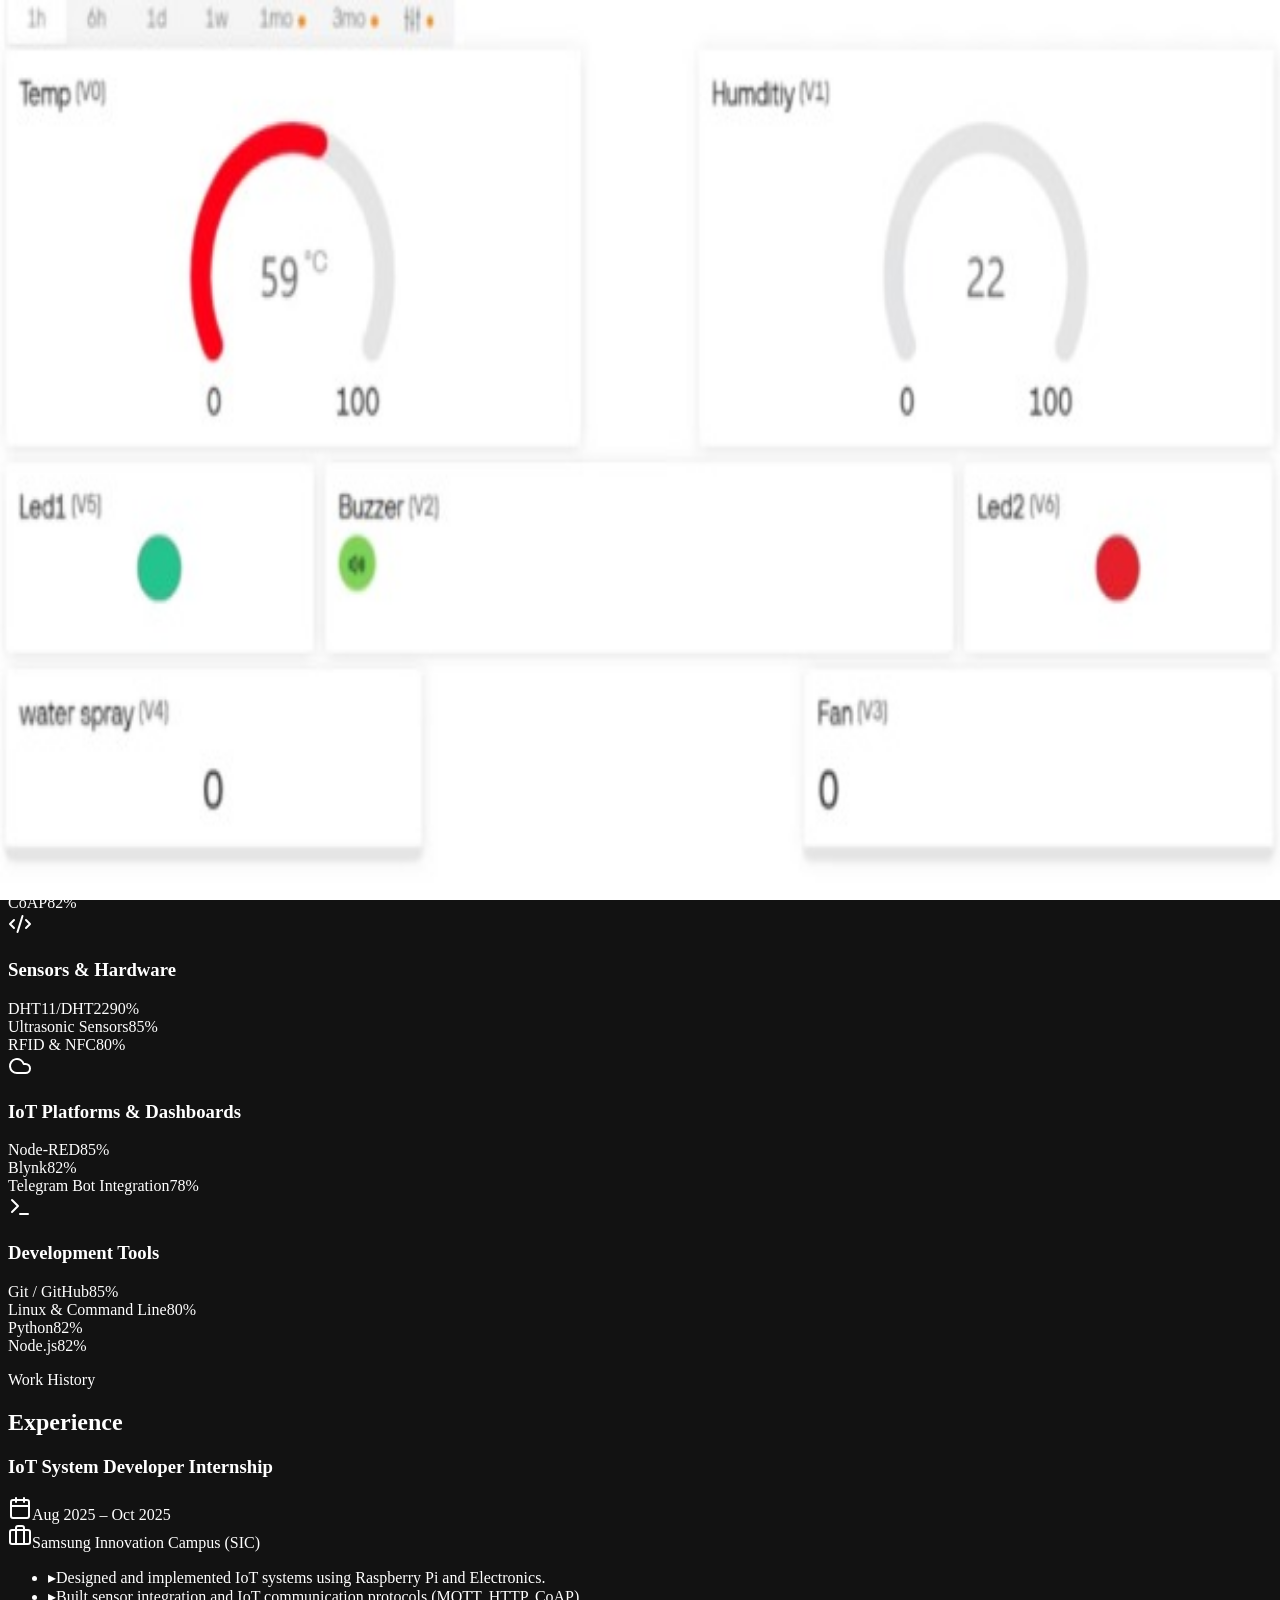
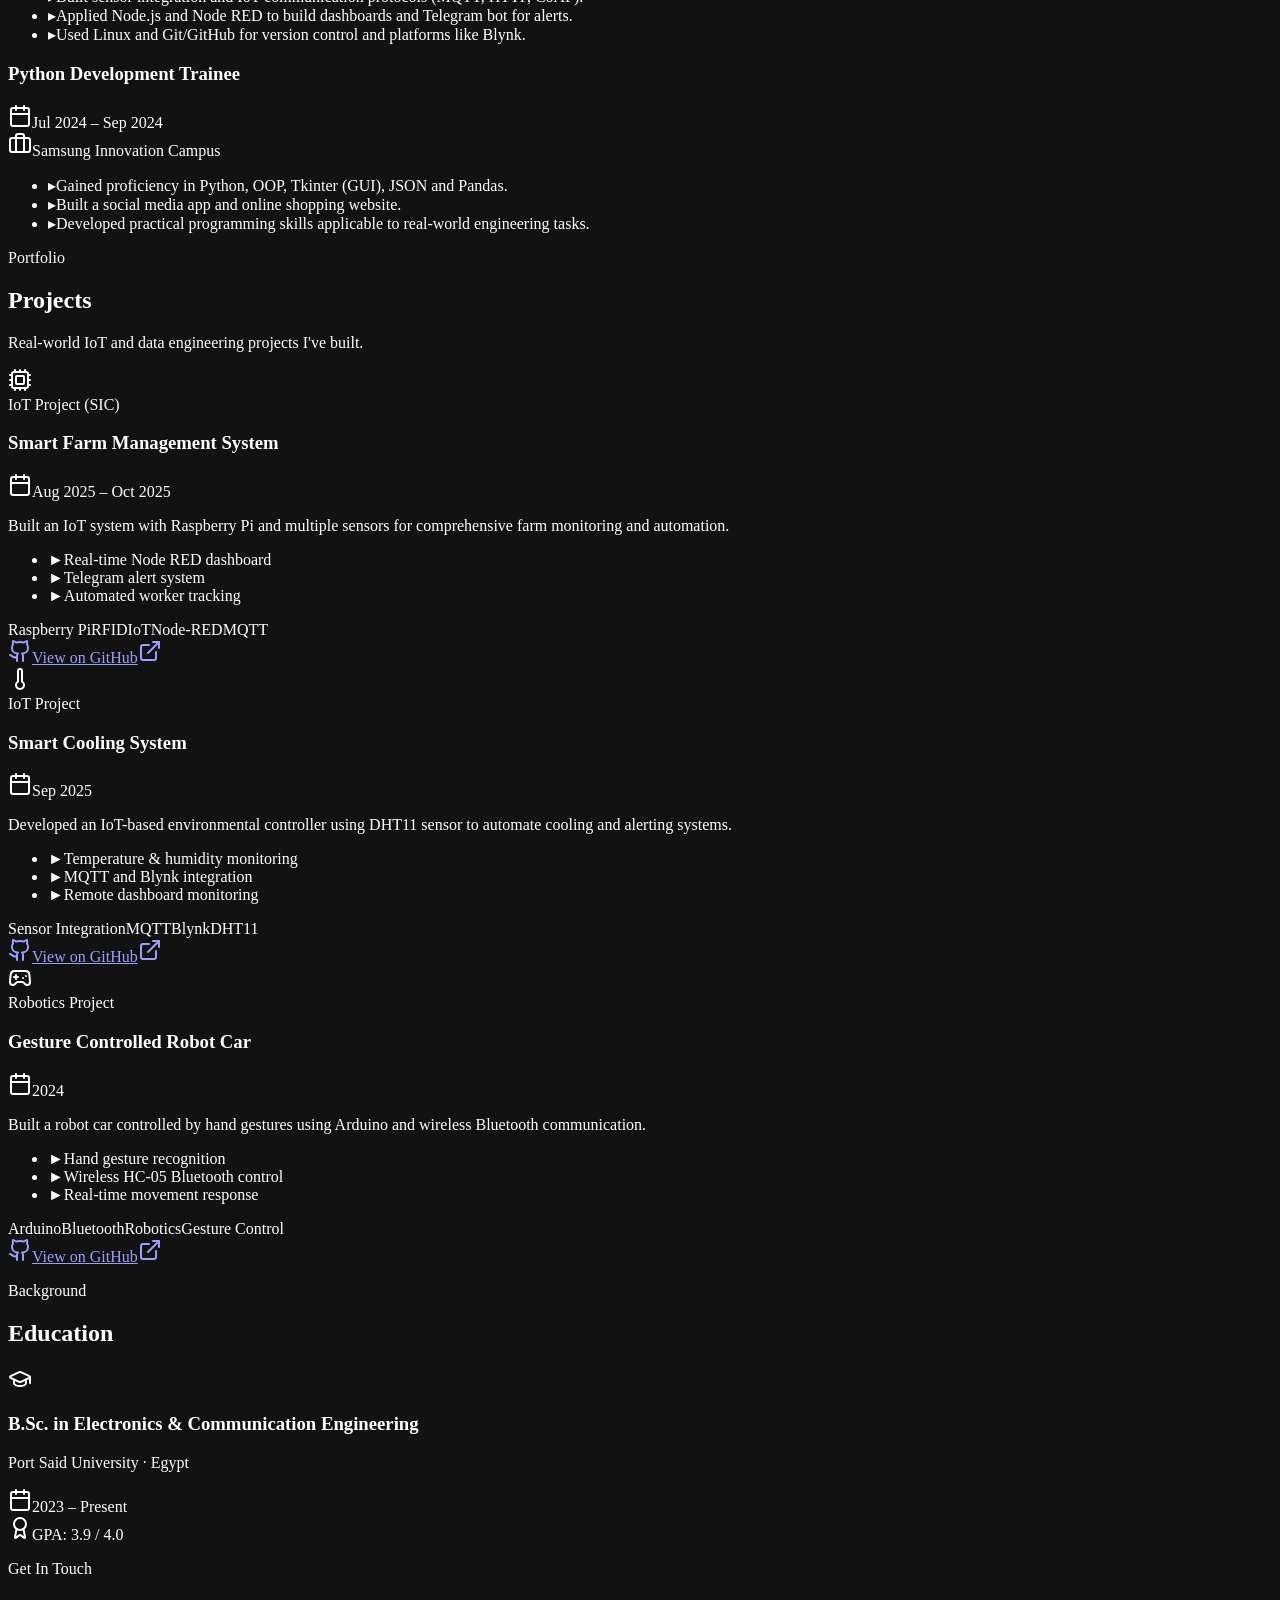
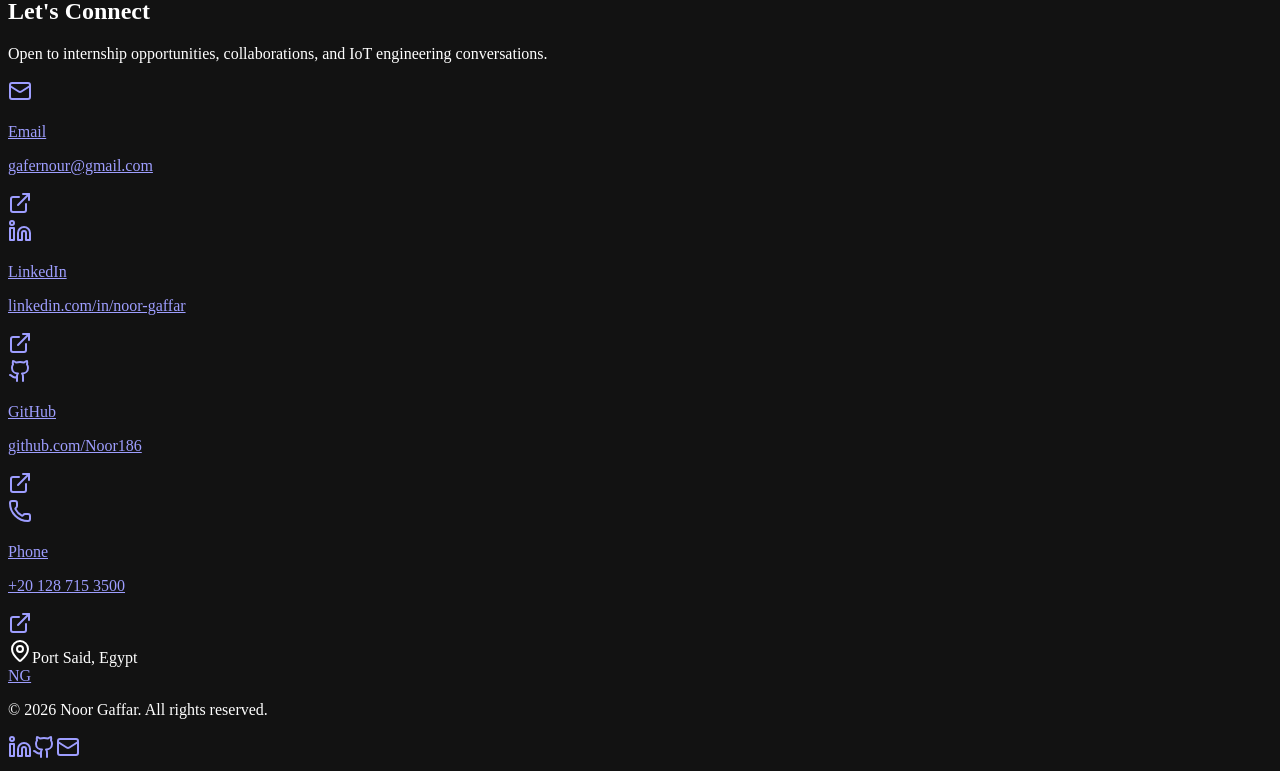
==== commit 7680d411: "deploy: 27836f3db17148ade04204834c28d17ad23904f2" ====
--- a/index.html
+++ b/index.html
@@ -1 +1 @@
-<!DOCTYPE html><html lang="en" class="scroll-smooth"><head><meta charSet="utf-8"/><meta name="viewport" content="width=device-width, initial-scale=1"/><link rel="preload" href="/_next/static/media/83afe278b6a6bb3c-s.p.0q-301v4kxxnr.woff2" as="font" crossorigin="" type="font/woff2"/><link rel="preload" as="image" href="/profile.png"/><link rel="stylesheet" href="/_next/static/chunks/0dk9a-p1a2rbr.css" data-precedence="next"/><link rel="stylesheet" href="/_next/static/chunks/0~.h1hjnad_37.css" data-precedence="next"/><link rel="preload" as="script" fetchPriority="low" href="/_next/static/chunks/0a_nqha2dp93..js"/><script src="/_next/static/chunks/05x.4yvi2nca-.js" async=""></script><script src="/_next/static/chunks/0wbe898mqna_2.js" async=""></script><script src="/_next/static/chunks/0sfedz2c2-47k.js" async=""></script><script src="/_next/static/chunks/turbopack-08ztqio2~khy..js" async=""></script><script src="/_next/static/chunks/141lljft-1tp4.js" async=""></script><script src="/_next/static/chunks/0g7_qao2agi-..js" async=""></script><script src="/_next/static/chunks/0g46wbjmbp444.js" async=""></script><meta name="next-size-adjust" content=""/><title>Noor Gaffar | IoT Engineer</title><meta name="description" content="Portfolio of Noor Gaffar - Data Engineer specializing in IoT, Python, and Data Pipelines"/><meta name="generator" content="v0.app"/><link rel="icon" href="/icon-light-32x32.png" media="(prefers-color-scheme: light)"/><link rel="icon" href="/icon-dark-32x32.png" media="(prefers-color-scheme: dark)"/><link rel="icon" href="/icon.svg" type="image/svg+xml"/><link rel="apple-touch-icon" href="/apple-icon.png"/><script src="/_next/static/chunks/03~yq9q893hmn.js" noModule=""></script></head><body class="inter_5901b7c6-module__ec5Qua__variable font-sans antialiased"><div hidden=""><!--$--><!--/$--></div><script>((a,b,c,d,e,f,g,h)=>{let i=document.documentElement,j=["light","dark"];function k(b){var c;(Array.isArray(a)?a:[a]).forEach(a=>{let c="class"===a,d=c&&f?e.map(a=>f[a]||a):e;c?(i.classList.remove(...d),i.classList.add(f&&f[b]?f[b]:b)):i.setAttribute(a,b)}),c=b,h&&j.includes(c)&&(i.style.colorScheme=c)}if(d)k(d);else try{let a=localStorage.getItem(b)||c,d=g&&"system"===a?window.matchMedia("(prefers-color-scheme: dark)").matches?"dark":"light":a;k(d)}catch(a){}})("class","theme","dark",null,["light","dark"],null,true,true)</script><main class="min-h-screen bg-background"><nav class="fixed top-0 left-0 right-0 z-50 transition-all duration-500 bg-transparent"><div class="max-w-7xl mx-auto px-4 sm:px-6 lg:px-8"><div class="flex items-center justify-between h-16"><a class="relative group" href="/"><span class="text-2xl font-bold bg-gradient-to-r from-primary to-primary/70 bg-clip-text text-transparent">NG</span><span class="absolute -bottom-1 left-0 w-0 h-0.5 bg-primary transition-all duration-300 group-hover:w-full"></span></a><div class="hidden md:flex items-center gap-1 ml-auto"><a class="relative flex items-center gap-1.5 px-4 py-2 text-sm font-medium transition-all duration-300 rounded-lg hover:bg-secondary group text-muted-foreground hover:text-foreground" href="#skills"><svg xmlns="http://www.w3.org/2000/svg" width="24" height="24" viewBox="0 0 24 24" fill="none" stroke="currentColor" stroke-width="2" stroke-linecap="round" stroke-linejoin="round" class="lucide lucide-wrench w-4 h-4 transition-transform duration-300 group-hover:scale-110" aria-hidden="true"><path d="M14.7 6.3a1 1 0 0 0 0 1.4l1.6 1.6a1 1 0 0 0 1.4 0l3.106-3.105c.32-.322.863-.22.983.218a6 6 0 0 1-8.259 7.057l-7.91 7.91a1 1 0 0 1-2.999-3l7.91-7.91a6 6 0 0 1 7.057-8.259c.438.12.54.662.219.984z"></path></svg>Skills</a><a class="relative flex items-center gap-1.5 px-4 py-2 text-sm font-medium transition-all duration-300 rounded-lg hover:bg-secondary group text-muted-foreground hover:text-foreground" href="#experience"><svg xmlns="http://www.w3.org/2000/svg" width="24" height="24" viewBox="0 0 24 24" fill="none" stroke="currentColor" stroke-width="2" stroke-linecap="round" stroke-linejoin="round" class="lucide lucide-briefcase w-4 h-4 transition-transform duration-300 group-hover:scale-110" aria-hidden="true"><path d="M16 20V4a2 2 0 0 0-2-2h-4a2 2 0 0 0-2 2v16"></path><rect width="20" height="14" x="2" y="6" rx="2"></rect></svg>Experience</a><a class="relative flex items-center gap-1.5 px-4 py-2 text-sm font-medium transition-all duration-300 rounded-lg hover:bg-secondary group text-muted-foreground hover:text-foreground" href="#projects"><svg xmlns="http://www.w3.org/2000/svg" width="24" height="24" viewBox="0 0 24 24" fill="none" stroke="currentColor" stroke-width="2" stroke-linecap="round" stroke-linejoin="round" class="lucide lucide-folder-open w-4 h-4 transition-transform duration-300 group-hover:scale-110" aria-hidden="true"><path d="m6 14 1.5-2.9A2 2 0 0 1 9.24 10H20a2 2 0 0 1 1.94 2.5l-1.54 6a2 2 0 0 1-1.95 1.5H4a2 2 0 0 1-2-2V5a2 2 0 0 1 2-2h3.9a2 2 0 0 1 1.69.9l.81 1.2a2 2 0 0 0 1.67.9H18a2 2 0 0 1 2 2v2"></path></svg>Projects</a><a class="relative flex items-center gap-1.5 px-4 py-2 text-sm font-medium transition-all duration-300 rounded-lg hover:bg-secondary group text-muted-foreground hover:text-foreground" href="#education"><svg xmlns="http://www.w3.org/2000/svg" width="24" height="24" viewBox="0 0 24 24" fill="none" stroke="currentColor" stroke-width="2" stroke-linecap="round" stroke-linejoin="round" class="lucide lucide-graduation-cap w-4 h-4 transition-transform duration-300 group-hover:scale-110" aria-hidden="true"><path d="M21.42 10.922a1 1 0 0 0-.019-1.838L12.83 5.18a2 2 0 0 0-1.66 0L2.6 9.08a1 1 0 0 0 0 1.832l8.57 3.908a2 2 0 0 0 1.66 0z"></path><path d="M22 10v6"></path><path d="M6 12.5V16a6 3 0 0 0 12 0v-3.5"></path></svg>Education</a><a class="relative flex items-center gap-1.5 px-4 py-2 text-sm font-medium transition-all duration-300 rounded-lg hover:bg-secondary group text-muted-foreground hover:text-foreground" href="#contact"><svg xmlns="http://www.w3.org/2000/svg" width="24" height="24" viewBox="0 0 24 24" fill="none" stroke="currentColor" stroke-width="2" stroke-linecap="round" stroke-linejoin="round" class="lucide lucide-mail w-4 h-4 transition-transform duration-300 group-hover:scale-110" aria-hidden="true"><path d="m22 7-8.991 5.727a2 2 0 0 1-2.009 0L2 7"></path><rect x="2" y="4" width="20" height="16" rx="2"></rect></svg>Contact</a><a href="https://1drv.ms/b/c/bccc2abca4e7a718/IQAPtmawj4yxQr6ywQN88_c_ARUSpyC_MsKuGdxRN_ariTg?e=fyyvl5" target="_blank" rel="noopener noreferrer" data-slot="button" class="inline-flex items-center justify-center whitespace-nowrap text-sm font-medium disabled:pointer-events-none disabled:opacity-50 [&amp;_svg]:pointer-events-none [&amp;_svg:not([class*=&#x27;size-&#x27;])]:size-4 shrink-0 [&amp;_svg]:shrink-0 outline-none focus-visible:border-ring focus-visible:ring-ring/50 focus-visible:ring-[3px] aria-invalid:ring-destructive/20 dark:aria-invalid:ring-destructive/40 aria-invalid:border-destructive bg-primary text-primary-foreground hover:bg-primary/90 h-8 rounded-md gap-1.5 px-3 has-[&gt;svg]:px-2.5 ml-4 hover:scale-105 transition-transform"><svg xmlns="http://www.w3.org/2000/svg" width="24" height="24" viewBox="0 0 24 24" fill="none" stroke="currentColor" stroke-width="2" stroke-linecap="round" stroke-linejoin="round" class="lucide lucide-download w-4 h-4 mr-2" aria-hidden="true"><path d="M12 15V3"></path><path d="M21 15v4a2 2 0 0 1-2 2H5a2 2 0 0 1-2-2v-4"></path><path d="m7 10 5 5 5-5"></path></svg>Download CV</a></div><div class="md:hidden flex items-center gap-2"><button class="p-2.5 rounded-xl text-muted-foreground hover:text-primary hover:bg-secondary transition-all"><svg xmlns="http://www.w3.org/2000/svg" width="24" height="24" viewBox="0 0 24 24" fill="none" stroke="currentColor" stroke-width="2" stroke-linecap="round" stroke-linejoin="round" class="lucide lucide-menu w-6 h-6" aria-hidden="true"><path d="M4 5h16"></path><path d="M4 12h16"></path><path d="M4 19h16"></path></svg></button></div></div></div><div class="md:hidden overflow-hidden transition-all duration-300 max-h-0"><div class="bg-background/95 backdrop-blur-xl border-b border-border"><div class="px-4 py-4 space-y-1"><a class="flex items-center gap-3 px-4 py-3 text-base font-medium rounded-xl transition-all duration-300 text-muted-foreground hover:text-foreground hover:bg-secondary" style="animation-delay:0ms" href="#skills"><svg xmlns="http://www.w3.org/2000/svg" width="24" height="24" viewBox="0 0 24 24" fill="none" stroke="currentColor" stroke-width="2" stroke-linecap="round" stroke-linejoin="round" class="lucide lucide-wrench w-5 h-5" aria-hidden="true"><path d="M14.7 6.3a1 1 0 0 0 0 1.4l1.6 1.6a1 1 0 0 0 1.4 0l3.106-3.105c.32-.322.863-.22.983.218a6 6 0 0 1-8.259 7.057l-7.91 7.91a1 1 0 0 1-2.999-3l7.91-7.91a6 6 0 0 1 7.057-8.259c.438.12.54.662.219.984z"></path></svg>Skills</a><a class="flex items-center gap-3 px-4 py-3 text-base font-medium rounded-xl transition-all duration-300 text-muted-foreground hover:text-foreground hover:bg-secondary" style="animation-delay:50ms" href="#experience"><svg xmlns="http://www.w3.org/2000/svg" width="24" height="24" viewBox="0 0 24 24" fill="none" stroke="currentColor" stroke-width="2" stroke-linecap="round" stroke-linejoin="round" class="lucide lucide-briefcase w-5 h-5" aria-hidden="true"><path d="M16 20V4a2 2 0 0 0-2-2h-4a2 2 0 0 0-2 2v16"></path><rect width="20" height="14" x="2" y="6" rx="2"></rect></svg>Experience</a><a class="flex items-center gap-3 px-4 py-3 text-base font-medium rounded-xl transition-all duration-300 text-muted-foreground hover:text-foreground hover:bg-secondary" style="animation-delay:100ms" href="#projects"><svg xmlns="http://www.w3.org/2000/svg" width="24" height="24" viewBox="0 0 24 24" fill="none" stroke="currentColor" stroke-width="2" stroke-linecap="round" stroke-linejoin="round" class="lucide lucide-folder-open w-5 h-5" aria-hidden="true"><path d="m6 14 1.5-2.9A2 2 0 0 1 9.24 10H20a2 2 0 0 1 1.94 2.5l-1.54 6a2 2 0 0 1-1.95 1.5H4a2 2 0 0 1-2-2V5a2 2 0 0 1 2-2h3.9a2 2 0 0 1 1.69.9l.81 1.2a2 2 0 0 0 1.67.9H18a2 2 0 0 1 2 2v2"></path></svg>Projects</a><a class="flex items-center gap-3 px-4 py-3 text-base font-medium rounded-xl transition-all duration-300 text-muted-foreground hover:text-foreground hover:bg-secondary" style="animation-delay:150ms" href="#education"><svg xmlns="http://www.w3.org/2000/svg" width="24" height="24" viewBox="0 0 24 24" fill="none" stroke="currentColor" stroke-width="2" stroke-linecap="round" stroke-linejoin="round" class="lucide lucide-graduation-cap w-5 h-5" aria-hidden="true"><path d="M21.42 10.922a1 1 0 0 0-.019-1.838L12.83 5.18a2 2 0 0 0-1.66 0L2.6 9.08a1 1 0 0 0 0 1.832l8.57 3.908a2 2 0 0 0 1.66 0z"></path><path d="M22 10v6"></path><path d="M6 12.5V16a6 3 0 0 0 12 0v-3.5"></path></svg>Education</a><a class="flex items-center gap-3 px-4 py-3 text-base font-medium rounded-xl transition-all duration-300 text-muted-foreground hover:text-foreground hover:bg-secondary" style="animation-delay:200ms" href="#contact"><svg xmlns="http://www.w3.org/2000/svg" width="24" height="24" viewBox="0 0 24 24" fill="none" stroke="currentColor" stroke-width="2" stroke-linecap="round" stroke-linejoin="round" class="lucide lucide-mail w-5 h-5" aria-hidden="true"><path d="m22 7-8.991 5.727a2 2 0 0 1-2.009 0L2 7"></path><rect x="2" y="4" width="20" height="16" rx="2"></rect></svg>Contact</a><a href="https://1drv.ms/b/c/bccc2abca4e7a718/IQAPtmawj4yxQr6ywQN88_c_ARUSpyC_MsKuGdxRN_ariTg?e=fyyvl5" target="_blank" rel="noopener noreferrer" data-slot="button" class="inline-flex items-center justify-center gap-2 whitespace-nowrap rounded-md text-sm font-medium transition-all disabled:pointer-events-none disabled:opacity-50 [&amp;_svg]:pointer-events-none [&amp;_svg:not([class*=&#x27;size-&#x27;])]:size-4 shrink-0 [&amp;_svg]:shrink-0 outline-none focus-visible:border-ring focus-visible:ring-ring/50 focus-visible:ring-[3px] aria-invalid:ring-destructive/20 dark:aria-invalid:ring-destructive/40 aria-invalid:border-destructive bg-primary text-primary-foreground hover:bg-primary/90 h-9 px-4 py-2 has-[&gt;svg]:px-3 w-full mt-4"><svg xmlns="http://www.w3.org/2000/svg" width="24" height="24" viewBox="0 0 24 24" fill="none" stroke="currentColor" stroke-width="2" stroke-linecap="round" stroke-linejoin="round" class="lucide lucide-download w-4 h-4 mr-2" aria-hidden="true"><path d="M12 15V3"></path><path d="M21 15v4a2 2 0 0 1-2 2H5a2 2 0 0 1-2-2v-4"></path><path d="m7 10 5 5 5-5"></path></svg>Download CV</a></div></div></div></nav><section class="min-h-screen flex items-center justify-center relative overflow-hidden pt-16"><div class="absolute inset-0 bg-[radial-gradient(ellipse_at_top_right,_var(--tw-gradient-stops))] from-primary/10 via-background to-background"></div><div class="absolute top-20 right-20 w-72 h-72 bg-primary/5 rounded-full blur-3xl animate-pulse"></div><div class="absolute bottom-20 left-20 w-96 h-96 bg-primary/5 rounded-full blur-3xl animate-pulse" style="animation-delay:1s"></div><div class="absolute top-1/2 left-1/4 w-48 h-48 bg-primary/3 rounded-full blur-2xl animate-float"></div><div class="max-w-7xl mx-auto px-4 sm:px-6 lg:px-8 relative z-10"><div class="grid lg:grid-cols-2 gap-12 lg:gap-16 items-center"><div class="text-center lg:text-left order-2 lg:order-1 transition-all duration-700 opacity-0 translate-y-8"><div class="flex flex-wrap items-center justify-center lg:justify-start gap-2 mb-6"><span data-slot="badge" class="inline-flex items-center justify-center rounded-md border font-medium w-fit whitespace-nowrap shrink-0 [&amp;&gt;svg]:size-3 gap-1 [&amp;&gt;svg]:pointer-events-none focus-visible:border-ring focus-visible:ring-ring/50 focus-visible:ring-[3px] aria-invalid:ring-destructive/20 dark:aria-invalid:ring-destructive/40 aria-invalid:border-destructive transition-[color,box-shadow] overflow-hidden border-transparent bg-secondary text-secondary-foreground [a&amp;]:hover:bg-secondary/90 px-4 py-1.5 text-sm animate-pulse"><svg xmlns="http://www.w3.org/2000/svg" width="24" height="24" viewBox="0 0 24 24" fill="none" stroke="currentColor" stroke-width="2" stroke-linecap="round" stroke-linejoin="round" class="lucide lucide-briefcase w-3.5 h-3.5 mr-1.5" aria-hidden="true"><path d="M16 20V4a2 2 0 0 0-2-2h-4a2 2 0 0 0-2 2v16"></path><rect width="20" height="14" x="2" y="6" rx="2"></rect></svg>Open for Internship</span><span data-slot="badge" class="inline-flex items-center justify-center rounded-md border font-medium w-fit whitespace-nowrap shrink-0 [&amp;&gt;svg]:size-3 gap-1 [&amp;&gt;svg]:pointer-events-none focus-visible:border-ring focus-visible:ring-ring/50 focus-visible:ring-[3px] aria-invalid:ring-destructive/20 dark:aria-invalid:ring-destructive/40 aria-invalid:border-destructive transition-[color,box-shadow] overflow-hidden text-foreground [a&amp;]:hover:bg-accent [a&amp;]:hover:text-accent-foreground px-4 py-1.5 text-sm"><svg xmlns="http://www.w3.org/2000/svg" width="24" height="24" viewBox="0 0 24 24" fill="none" stroke="currentColor" stroke-width="2" stroke-linecap="round" stroke-linejoin="round" class="lucide lucide-map-pin w-3.5 h-3.5 mr-1.5" aria-hidden="true"><path d="M20 10c0 4.993-5.539 10.193-7.399 11.799a1 1 0 0 1-1.202 0C9.539 20.193 4 14.993 4 10a8 8 0 0 1 16 0"></path><circle cx="12" cy="10" r="3"></circle></svg>Egypt</span></div><p class="text-primary font-medium text-lg mb-2">Hi, I&#x27;m</p><h1 class="text-5xl sm:text-6xl lg:text-7xl font-bold text-foreground mb-4 tracking-tight">Noor Gaffar</h1><h2 class="text-4xl sm:text-5xl lg:text-6xl font-extrabold text-primary mb-6">IoT Engineer</h2><p class="text-muted-foreground text-lg max-w-xl mx-auto lg:mx-0 mb-8 leading-relaxed">I design and build intelligent IoT solutions that connect the physical and digital worlds, from smart sensors to real-time monitoring systems.</p><div class="flex flex-wrap items-center justify-center lg:justify-start gap-2 mb-8"><span data-slot="badge" class="inline-flex items-center justify-center rounded-md border w-fit whitespace-nowrap shrink-0 [&amp;&gt;svg]:size-3 gap-1 [&amp;&gt;svg]:pointer-events-none focus-visible:border-ring focus-visible:ring-ring/50 focus-visible:ring-[3px] aria-invalid:ring-destructive/20 dark:aria-invalid:ring-destructive/40 aria-invalid:border-destructive overflow-hidden border-transparent bg-secondary text-secondary-foreground [a&amp;]:hover:bg-secondary/90 px-4 py-2 text-sm font-medium hover:bg-primary hover:text-primary-foreground transition-all duration-300 cursor-default" style="animation-delay:0ms">Raspberry Pi</span><span data-slot="badge" class="inline-flex items-center justify-center rounded-md border w-fit whitespace-nowrap shrink-0 [&amp;&gt;svg]:size-3 gap-1 [&amp;&gt;svg]:pointer-events-none focus-visible:border-ring focus-visible:ring-ring/50 focus-visible:ring-[3px] aria-invalid:ring-destructive/20 dark:aria-invalid:ring-destructive/40 aria-invalid:border-destructive overflow-hidden border-transparent bg-secondary text-secondary-foreground [a&amp;]:hover:bg-secondary/90 px-4 py-2 text-sm font-medium hover:bg-primary hover:text-primary-foreground transition-all duration-300 cursor-default" style="animation-delay:100ms">Arduino</span><span data-slot="badge" class="inline-flex items-center justify-center rounded-md border w-fit whitespace-nowrap shrink-0 [&amp;&gt;svg]:size-3 gap-1 [&amp;&gt;svg]:pointer-events-none focus-visible:border-ring focus-visible:ring-ring/50 focus-visible:ring-[3px] aria-invalid:ring-destructive/20 dark:aria-invalid:ring-destructive/40 aria-invalid:border-destructive overflow-hidden border-transparent bg-secondary text-secondary-foreground [a&amp;]:hover:bg-secondary/90 px-4 py-2 text-sm font-medium hover:bg-primary hover:text-primary-foreground transition-all duration-300 cursor-default" style="animation-delay:200ms">MQTT</span><span data-slot="badge" class="inline-flex items-center justify-center rounded-md border w-fit whitespace-nowrap shrink-0 [&amp;&gt;svg]:size-3 gap-1 [&amp;&gt;svg]:pointer-events-none focus-visible:border-ring focus-visible:ring-ring/50 focus-visible:ring-[3px] aria-invalid:ring-destructive/20 dark:aria-invalid:ring-destructive/40 aria-invalid:border-destructive overflow-hidden border-transparent bg-secondary text-secondary-foreground [a&amp;]:hover:bg-secondary/90 px-4 py-2 text-sm font-medium hover:bg-primary hover:text-primary-foreground transition-all duration-300 cursor-default" style="animation-delay:300ms">IoT</span><span data-slot="badge" class="inline-flex items-center justify-center rounded-md border w-fit whitespace-nowrap shrink-0 [&amp;&gt;svg]:size-3 gap-1 [&amp;&gt;svg]:pointer-events-none focus-visible:border-ring focus-visible:ring-ring/50 focus-visible:ring-[3px] aria-invalid:ring-destructive/20 dark:aria-invalid:ring-destructive/40 aria-invalid:border-destructive overflow-hidden border-transparent bg-secondary text-secondary-foreground [a&amp;]:hover:bg-secondary/90 px-4 py-2 text-sm font-medium hover:bg-primary hover:text-primary-foreground transition-all duration-300 cursor-default" style="animation-delay:400ms">Node-RED</span><span data-slot="badge" class="inline-flex items-center justify-center rounded-md border w-fit whitespace-nowrap shrink-0 [&amp;&gt;svg]:size-3 gap-1 [&amp;&gt;svg]:pointer-events-none focus-visible:border-ring focus-visible:ring-ring/50 focus-visible:ring-[3px] aria-invalid:ring-destructive/20 dark:aria-invalid:ring-destructive/40 aria-invalid:border-destructive overflow-hidden border-transparent bg-secondary text-secondary-foreground [a&amp;]:hover:bg-secondary/90 px-4 py-2 text-sm font-medium hover:bg-primary hover:text-primary-foreground transition-all duration-300 cursor-default" style="animation-delay:500ms">Sensors</span></div><div class="flex flex-col sm:flex-row items-center justify-center lg:justify-start gap-4 mb-8"><a data-slot="button" class="inline-flex items-center justify-center gap-2 whitespace-nowrap font-medium disabled:pointer-events-none disabled:opacity-50 [&amp;_svg]:pointer-events-none [&amp;_svg:not([class*=&#x27;size-&#x27;])]:size-4 shrink-0 [&amp;_svg]:shrink-0 outline-none focus-visible:border-ring focus-visible:ring-ring/50 focus-visible:ring-[3px] aria-invalid:ring-destructive/20 dark:aria-invalid:ring-destructive/40 aria-invalid:border-destructive bg-primary text-primary-foreground hover:bg-primary/90 h-10 rounded-md has-[&gt;svg]:px-4 w-full sm:w-auto text-base px-8 hover:scale-105 transition-transform" href="#contact">Get in Touch</a><a href="https://1drv.ms/b/c/bccc2abca4e7a718/IQAPtmawj4yxQr6ywQN88_c_ARUSpyC_MsKuGdxRN_ariTg?e=fyyvl5" target="_blank" rel="noopener noreferrer" data-slot="button" class="inline-flex items-center justify-center gap-2 whitespace-nowrap font-medium disabled:pointer-events-none disabled:opacity-50 [&amp;_svg]:pointer-events-none [&amp;_svg:not([class*=&#x27;size-&#x27;])]:size-4 shrink-0 [&amp;_svg]:shrink-0 outline-none focus-visible:border-ring focus-visible:ring-ring/50 focus-visible:ring-[3px] aria-invalid:ring-destructive/20 dark:aria-invalid:ring-destructive/40 aria-invalid:border-destructive border bg-background shadow-xs hover:bg-accent hover:text-accent-foreground dark:bg-input/30 dark:border-input dark:hover:bg-input/50 h-10 rounded-md has-[&gt;svg]:px-4 w-full sm:w-auto text-base px-8 hover:scale-105 transition-transform"><svg xmlns="http://www.w3.org/2000/svg" width="24" height="24" viewBox="0 0 24 24" fill="none" stroke="currentColor" stroke-width="2" stroke-linecap="round" stroke-linejoin="round" class="lucide lucide-download w-5 h-5 mr-2" aria-hidden="true"><path d="M12 15V3"></path><path d="M21 15v4a2 2 0 0 1-2 2H5a2 2 0 0 1-2-2v-4"></path><path d="m7 10 5 5 5-5"></path></svg>Download CV</a></div><div class="flex items-center justify-center lg:justify-start gap-3"><a target="_blank" class="p-3 rounded-full bg-secondary hover:bg-primary hover:text-primary-foreground transition-all duration-300 hover:scale-110 hover:-translate-y-1" aria-label="LinkedIn" style="animation-delay:0ms" href="https://www.linkedin.com/in/noor-gaffar"><svg xmlns="http://www.w3.org/2000/svg" width="24" height="24" viewBox="0 0 24 24" fill="none" stroke="currentColor" stroke-width="2" stroke-linecap="round" stroke-linejoin="round" class="lucide lucide-linkedin w-5 h-5" aria-hidden="true"><path d="M16 8a6 6 0 0 1 6 6v7h-4v-7a2 2 0 0 0-2-2 2 2 0 0 0-2 2v7h-4v-7a6 6 0 0 1 6-6z"></path><rect width="4" height="12" x="2" y="9"></rect><circle cx="4" cy="4" r="2"></circle></svg></a><a target="_blank" class="p-3 rounded-full bg-secondary hover:bg-primary hover:text-primary-foreground transition-all duration-300 hover:scale-110 hover:-translate-y-1" aria-label="GitHub" style="animation-delay:100ms" href="https://github.com/Noor186"><svg xmlns="http://www.w3.org/2000/svg" width="24" height="24" viewBox="0 0 24 24" fill="none" stroke="currentColor" stroke-width="2" stroke-linecap="round" stroke-linejoin="round" class="lucide lucide-github w-5 h-5" aria-hidden="true"><path d="M15 22v-4a4.8 4.8 0 0 0-1-3.5c3 0 6-2 6-5.5.08-1.25-.27-2.48-1-3.5.28-1.15.28-2.35 0-3.5 0 0-1 0-3 1.5-2.64-.5-5.36-.5-8 0C6 2 5 2 5 2c-.3 1.15-.3 2.35 0 3.5A5.403 5.403 0 0 0 4 9c0 3.5 3 5.5 6 5.5-.39.49-.68 1.05-.85 1.65-.17.6-.22 1.23-.15 1.85v4"></path><path d="M9 18c-4.51 2-5-2-7-2"></path></svg></a><a class="p-3 rounded-full bg-secondary hover:bg-primary hover:text-primary-foreground transition-all duration-300 hover:scale-110 hover:-translate-y-1" aria-label="Email" style="animation-delay:200ms" href="mailto:gafernour@gmail.com"><svg xmlns="http://www.w3.org/2000/svg" width="24" height="24" viewBox="0 0 24 24" fill="none" stroke="currentColor" stroke-width="2" stroke-linecap="round" stroke-linejoin="round" class="lucide lucide-mail w-5 h-5" aria-hidden="true"><path d="m22 7-8.991 5.727a2 2 0 0 1-2.009 0L2 7"></path><rect x="2" y="4" width="20" height="16" rx="2"></rect></svg></a><a class="p-3 rounded-full bg-secondary hover:bg-primary hover:text-primary-foreground transition-all duration-300 hover:scale-110 hover:-translate-y-1" aria-label="Phone" style="animation-delay:300ms" href="tel:+201287153500"><svg xmlns="http://www.w3.org/2000/svg" width="24" height="24" viewBox="0 0 24 24" fill="none" stroke="currentColor" stroke-width="2" stroke-linecap="round" stroke-linejoin="round" class="lucide lucide-phone w-5 h-5" aria-hidden="true"><path d="M13.832 16.568a1 1 0 0 0 1.213-.303l.355-.465A2 2 0 0 1 17 15h3a2 2 0 0 1 2 2v3a2 2 0 0 1-2 2A18 18 0 0 1 2 4a2 2 0 0 1 2-2h3a2 2 0 0 1 2 2v3a2 2 0 0 1-.8 1.6l-.468.351a1 1 0 0 0-.292 1.233 14 14 0 0 0 6.392 6.384"></path></svg></a></div></div><div class="flex justify-center order-1 lg:order-2 transition-all duration-700 delay-300 opacity-0 translate-y-8"><div class="relative"><div class="absolute -inset-4 rounded-full bg-gradient-to-br from-primary/50 via-primary/20 to-transparent blur-md animate-pulse"></div><div class="absolute -inset-8 rounded-full border-2 border-primary/20 animate-spin" style="animation-duration:20s"></div><div class="relative w-80 h-80 sm:w-96 sm:h-96 lg:w-[420px] lg:h-[420px] rounded-full overflow-hidden border-4 border-primary/40 bg-secondary shadow-2xl hover:border-primary/60 transition-all duration-500 group"><img alt="Noor Gaffar" decoding="async" data-nimg="fill" class="object-cover group-hover:scale-105 transition-transform duration-500" style="position:absolute;height:100%;width:100%;left:0;top:0;right:0;bottom:0;color:transparent" src="/profile.png"/></div><div class="absolute -bottom-2 right-8 bg-primary text-primary-foreground px-5 py-2.5 rounded-full shadow-lg border-4 border-background animate-float hover:scale-110 transition-transform cursor-default"><span class="text-sm font-bold">GPA 3.9/4.0</span></div><div class="absolute top-8 -left-4 bg-card border border-border px-4 py-2 rounded-xl shadow-lg animate-float" style="animation-delay:0.5s"><p class="text-xs font-semibold text-primary">IoT Engineer</p></div><div class="absolute -top-6 -right-6 w-28 h-28 bg-primary/10 rounded-full blur-2xl"></div><div class="absolute -bottom-6 -left-6 w-24 h-24 bg-primary/10 rounded-full blur-2xl"></div></div></div></div></div><div class="absolute bottom-8 left-1/2 -translate-x-1/2 animate-bounce"><a class="text-muted-foreground hover:text-primary transition-colors" href="#skills"><svg xmlns="http://www.w3.org/2000/svg" width="24" height="24" viewBox="0 0 24 24" fill="none" stroke="currentColor" stroke-width="2" stroke-linecap="round" stroke-linejoin="round" class="lucide lucide-chevron-down w-8 h-8" aria-hidden="true"><path d="m6 9 6 6 6-6"></path></svg></a></div></section><section id="skills" class="py-24 bg-secondary/30"><div class="max-w-7xl mx-auto px-4 sm:px-6 lg:px-8"><div class="text-center mb-16 transition-all duration-700 opacity-0 translate-y-8"><p class="text-primary font-semibold text-sm uppercase tracking-wider mb-3">Expertise</p><h2 class="text-4xl sm:text-5xl font-bold text-foreground mb-4">Technical Skills</h2><p class="text-muted-foreground max-w-2xl mx-auto text-lg">Technologies and platforms I use to build connected IoT systems and smart solutions.</p></div><div class="grid sm:grid-cols-2 lg:grid-cols-3 gap-6"><div class="bg-card p-6 rounded-2xl border border-border hover:border-primary/50 transition-all duration-500 group hover-lift opacity-0 translate-y-8" style="transition-delay:0ms"><div class="flex items-center gap-3 mb-6"><div class="p-3 rounded-xl bg-primary/10 text-primary group-hover:bg-primary group-hover:text-primary-foreground transition-all duration-300"><svg xmlns="http://www.w3.org/2000/svg" width="24" height="24" viewBox="0 0 24 24" fill="none" stroke="currentColor" stroke-width="2" stroke-linecap="round" stroke-linejoin="round" class="lucide lucide-cpu w-6 h-6" aria-hidden="true"><path d="M12 20v2"></path><path d="M12 2v2"></path><path d="M17 20v2"></path><path d="M17 2v2"></path><path d="M2 12h2"></path><path d="M2 17h2"></path><path d="M2 7h2"></path><path d="M20 12h2"></path><path d="M20 17h2"></path><path d="M20 7h2"></path><path d="M7 20v2"></path><path d="M7 2v2"></path><rect x="4" y="4" width="16" height="16" rx="2"></rect><rect x="8" y="8" width="8" height="8" rx="1"></rect></svg></div><h3 class="text-lg font-semibold text-foreground">Embedded &amp; Microcontrollers</h3></div><div class="space-y-5"><div><div class="flex items-center justify-between mb-2"><span class="text-sm text-foreground font-medium">Arduino</span><span class="text-sm font-semibold text-primary">90<!-- -->%</span></div><div class="h-2.5 bg-secondary rounded-full overflow-hidden"><div class="h-full bg-gradient-to-r from-primary to-primary/70 rounded-full transition-all duration-1000 ease-out" style="width:0%"></div></div></div><div><div class="flex items-center justify-between mb-2"><span class="text-sm text-foreground font-medium">Raspberry Pi</span><span class="text-sm font-semibold text-primary">88<!-- -->%</span></div><div class="h-2.5 bg-secondary rounded-full overflow-hidden"><div class="h-full bg-gradient-to-r from-primary to-primary/70 rounded-full transition-all duration-1000 ease-out" style="width:0%"></div></div></div><div><div class="flex items-center justify-between mb-2"><span class="text-sm text-foreground font-medium">C/C++</span><span class="text-sm font-semibold text-primary">85<!-- -->%</span></div><div class="h-2.5 bg-secondary rounded-full overflow-hidden"><div class="h-full bg-gradient-to-r from-primary to-primary/70 rounded-full transition-all duration-1000 ease-out" style="width:0%"></div></div></div></div></div><div class="bg-card p-6 rounded-2xl border border-border hover:border-primary/50 transition-all duration-500 group hover-lift opacity-0 translate-y-8" style="transition-delay:100ms"><div class="flex items-center gap-3 mb-6"><div class="p-3 rounded-xl bg-primary/10 text-primary group-hover:bg-primary group-hover:text-primary-foreground transition-all duration-300"><svg xmlns="http://www.w3.org/2000/svg" width="24" height="24" viewBox="0 0 24 24" fill="none" stroke="currentColor" stroke-width="2" stroke-linecap="round" stroke-linejoin="round" class="lucide lucide-radio w-6 h-6" aria-hidden="true"><path d="M16.247 7.761a6 6 0 0 1 0 8.478"></path><path d="M19.075 4.933a10 10 0 0 1 0 14.134"></path><path d="M4.925 19.067a10 10 0 0 1 0-14.134"></path><path d="M7.753 16.239a6 6 0 0 1 0-8.478"></path><circle cx="12" cy="12" r="2"></circle></svg></div><h3 class="text-lg font-semibold text-foreground">IoT Protocols &amp; Communication</h3></div><div class="space-y-5"><div><div class="flex items-center justify-between mb-2"><span class="text-sm text-foreground font-medium">MQTT</span><span class="text-sm font-semibold text-primary">88<!-- -->%</span></div><div class="h-2.5 bg-secondary rounded-full overflow-hidden"><div class="h-full bg-gradient-to-r from-primary to-primary/70 rounded-full transition-all duration-1000 ease-out" style="width:0%"></div></div></div><div><div class="flex items-center justify-between mb-2"><span class="text-sm text-foreground font-medium">WiFi / Bluetooth</span><span class="text-sm font-semibold text-primary">85<!-- -->%</span></div><div class="h-2.5 bg-secondary rounded-full overflow-hidden"><div class="h-full bg-gradient-to-r from-primary to-primary/70 rounded-full transition-all duration-1000 ease-out" style="width:0%"></div></div></div><div><div class="flex items-center justify-between mb-2"><span class="text-sm text-foreground font-medium">CoAP</span><span class="text-sm font-semibold text-primary">82<!-- -->%</span></div><div class="h-2.5 bg-secondary rounded-full overflow-hidden"><div class="h-full bg-gradient-to-r from-primary to-primary/70 rounded-full transition-all duration-1000 ease-out" style="width:0%"></div></div></div></div></div><div class="bg-card p-6 rounded-2xl border border-border hover:border-primary/50 transition-all duration-500 group hover-lift opacity-0 translate-y-8" style="transition-delay:200ms"><div class="flex items-center gap-3 mb-6"><div class="p-3 rounded-xl bg-primary/10 text-primary group-hover:bg-primary group-hover:text-primary-foreground transition-all duration-300"><svg xmlns="http://www.w3.org/2000/svg" width="24" height="24" viewBox="0 0 24 24" fill="none" stroke="currentColor" stroke-width="2" stroke-linecap="round" stroke-linejoin="round" class="lucide lucide-code-xml w-6 h-6" aria-hidden="true"><path d="m18 16 4-4-4-4"></path><path d="m6 8-4 4 4 4"></path><path d="m14.5 4-5 16"></path></svg></div><h3 class="text-lg font-semibold text-foreground">Sensors &amp; Hardware</h3></div><div class="space-y-5"><div><div class="flex items-center justify-between mb-2"><span class="text-sm text-foreground font-medium">DHT11/DHT22</span><span class="text-sm font-semibold text-primary">90<!-- -->%</span></div><div class="h-2.5 bg-secondary rounded-full overflow-hidden"><div class="h-full bg-gradient-to-r from-primary to-primary/70 rounded-full transition-all duration-1000 ease-out" style="width:0%"></div></div></div><div><div class="flex items-center justify-between mb-2"><span class="text-sm text-foreground font-medium">Ultrasonic Sensors</span><span class="text-sm font-semibold text-primary">85<!-- -->%</span></div><div class="h-2.5 bg-secondary rounded-full overflow-hidden"><div class="h-full bg-gradient-to-r from-primary to-primary/70 rounded-full transition-all duration-1000 ease-out" style="width:0%"></div></div></div><div><div class="flex items-center justify-between mb-2"><span class="text-sm text-foreground font-medium">RFID &amp; NFC</span><span class="text-sm font-semibold text-primary">80<!-- -->%</span></div><div class="h-2.5 bg-secondary rounded-full overflow-hidden"><div class="h-full bg-gradient-to-r from-primary to-primary/70 rounded-full transition-all duration-1000 ease-out" style="width:0%"></div></div></div></div></div><div class="bg-card p-6 rounded-2xl border border-border hover:border-primary/50 transition-all duration-500 group hover-lift opacity-0 translate-y-8" style="transition-delay:300ms"><div class="flex items-center gap-3 mb-6"><div class="p-3 rounded-xl bg-primary/10 text-primary group-hover:bg-primary group-hover:text-primary-foreground transition-all duration-300"><svg xmlns="http://www.w3.org/2000/svg" width="24" height="24" viewBox="0 0 24 24" fill="none" stroke="currentColor" stroke-width="2" stroke-linecap="round" stroke-linejoin="round" class="lucide lucide-cloud w-6 h-6" aria-hidden="true"><path d="M17.5 19H9a7 7 0 1 1 6.71-9h1.79a4.5 4.5 0 1 1 0 9Z"></path></svg></div><h3 class="text-lg font-semibold text-foreground">IoT Platforms &amp; Dashboards</h3></div><div class="space-y-5"><div><div class="flex items-center justify-between mb-2"><span class="text-sm text-foreground font-medium">Node-RED</span><span class="text-sm font-semibold text-primary">85<!-- -->%</span></div><div class="h-2.5 bg-secondary rounded-full overflow-hidden"><div class="h-full bg-gradient-to-r from-primary to-primary/70 rounded-full transition-all duration-1000 ease-out" style="width:0%"></div></div></div><div><div class="flex items-center justify-between mb-2"><span class="text-sm text-foreground font-medium">Blynk</span><span class="text-sm font-semibold text-primary">82<!-- -->%</span></div><div class="h-2.5 bg-secondary rounded-full overflow-hidden"><div class="h-full bg-gradient-to-r from-primary to-primary/70 rounded-full transition-all duration-1000 ease-out" style="width:0%"></div></div></div><div><div class="flex items-center justify-between mb-2"><span class="text-sm text-foreground font-medium">Telegram Bot Integration</span><span class="text-sm font-semibold text-primary">78<!-- -->%</span></div><div class="h-2.5 bg-secondary rounded-full overflow-hidden"><div class="h-full bg-gradient-to-r from-primary to-primary/70 rounded-full transition-all duration-1000 ease-out" style="width:0%"></div></div></div></div></div><div class="bg-card p-6 rounded-2xl border border-border hover:border-primary/50 transition-all duration-500 group hover-lift opacity-0 translate-y-8" style="transition-delay:400ms"><div class="flex items-center gap-3 mb-6"><div class="p-3 rounded-xl bg-primary/10 text-primary group-hover:bg-primary group-hover:text-primary-foreground transition-all duration-300"><svg xmlns="http://www.w3.org/2000/svg" width="24" height="24" viewBox="0 0 24 24" fill="none" stroke="currentColor" stroke-width="2" stroke-linecap="round" stroke-linejoin="round" class="lucide lucide-terminal w-6 h-6" aria-hidden="true"><path d="M12 19h8"></path><path d="m4 17 6-6-6-6"></path></svg></div><h3 class="text-lg font-semibold text-foreground">Development Tools</h3></div><div class="space-y-5"><div><div class="flex items-center justify-between mb-2"><span class="text-sm text-foreground font-medium">Git / GitHub</span><span class="text-sm font-semibold text-primary">85<!-- -->%</span></div><div class="h-2.5 bg-secondary rounded-full overflow-hidden"><div class="h-full bg-gradient-to-r from-primary to-primary/70 rounded-full transition-all duration-1000 ease-out" style="width:0%"></div></div></div><div><div class="flex items-center justify-between mb-2"><span class="text-sm text-foreground font-medium">Linux &amp; Command Line</span><span class="text-sm font-semibold text-primary">80<!-- -->%</span></div><div class="h-2.5 bg-secondary rounded-full overflow-hidden"><div class="h-full bg-gradient-to-r from-primary to-primary/70 rounded-full transition-all duration-1000 ease-out" style="width:0%"></div></div></div><div><div class="flex items-center justify-between mb-2"><span class="text-sm text-foreground font-medium">Python</span><span class="text-sm font-semibold text-primary">82<!-- -->%</span></div><div class="h-2.5 bg-secondary rounded-full overflow-hidden"><div class="h-full bg-gradient-to-r from-primary to-primary/70 rounded-full transition-all duration-1000 ease-out" style="width:0%"></div></div></div><div><div class="flex items-center justify-between mb-2"><span class="text-sm text-foreground font-medium">Node.js</span><span class="text-sm font-semibold text-primary">82<!-- -->%</span></div><div class="h-2.5 bg-secondary rounded-full overflow-hidden"><div class="h-full bg-gradient-to-r from-primary to-primary/70 rounded-full transition-all duration-1000 ease-out" style="width:0%"></div></div></div></div></div></div></div></section><section id="experience" class="py-24 bg-secondary/30"><div class="max-w-4xl mx-auto px-4 sm:px-6 lg:px-8"><div class="text-center mb-16 transition-all duration-700 opacity-0 translate-y-8"><p class="text-primary font-semibold text-sm uppercase tracking-wider mb-3">Work History</p><h2 class="text-4xl sm:text-5xl font-bold text-foreground mb-4">Experience</h2></div><div class="relative"><div class="absolute left-6 top-0 bottom-0 w-0.5 bg-gradient-to-b from-primary via-primary/50 to-transparent transition-all duration-1000 opacity-0"></div><div class="space-y-10"><div class="relative pl-16 transition-all duration-700 opacity-0 -translate-x-8" style="transition-delay:0ms"><div class="absolute left-4 w-5 h-5 rounded-full -translate-x-1/2 mt-1.5 ring-4 ring-background transition-all duration-500 bg-primary animate-pulse shadow-lg shadow-primary/50"></div><div class="bg-card p-7 rounded-2xl border border-border hover:border-primary/50 transition-all duration-300 hover-lift group"><div class="flex flex-col sm:flex-row sm:items-center sm:justify-between gap-3 mb-4"><h3 class="text-xl font-semibold text-foreground group-hover:text-primary transition-colors">IoT System Developer Internship</h3><div class="flex items-center gap-2 text-sm px-3 py-1 rounded-full bg-primary/10 text-primary"><svg xmlns="http://www.w3.org/2000/svg" width="24" height="24" viewBox="0 0 24 24" fill="none" stroke="currentColor" stroke-width="2" stroke-linecap="round" stroke-linejoin="round" class="lucide lucide-calendar w-4 h-4" aria-hidden="true"><path d="M8 2v4"></path><path d="M16 2v4"></path><rect width="18" height="18" x="3" y="4" rx="2"></rect><path d="M3 10h18"></path></svg><span class="font-medium">Aug 2025 – Oct 2025</span></div></div><div class="flex items-center gap-2 text-muted-foreground mb-5"><svg xmlns="http://www.w3.org/2000/svg" width="24" height="24" viewBox="0 0 24 24" fill="none" stroke="currentColor" stroke-width="2" stroke-linecap="round" stroke-linejoin="round" class="lucide lucide-briefcase w-4 h-4 text-primary" aria-hidden="true"><path d="M16 20V4a2 2 0 0 0-2-2h-4a2 2 0 0 0-2 2v16"></path><rect width="20" height="14" x="2" y="6" rx="2"></rect></svg><span class="font-medium">Samsung Innovation Campus (SIC)</span></div><ul class="space-y-3"><li class="text-muted-foreground flex gap-3"><span class="text-primary mt-1 flex-shrink-0 font-bold">▸</span><span class="leading-relaxed">Designed and implemented IoT systems using Raspberry Pi and Electronics.</span></li><li class="text-muted-foreground flex gap-3"><span class="text-primary mt-1 flex-shrink-0 font-bold">▸</span><span class="leading-relaxed">Built sensor integration and IoT communication protocols (MQTT, HTTP, CoAP).</span></li><li class="text-muted-foreground flex gap-3"><span class="text-primary mt-1 flex-shrink-0 font-bold">▸</span><span class="leading-relaxed">Applied Node.js and Node RED to build dashboards and Telegram bot for alerts.</span></li><li class="text-muted-foreground flex gap-3"><span class="text-primary mt-1 flex-shrink-0 font-bold">▸</span><span class="leading-relaxed">Used Linux and Git/GitHub for version control and platforms like Blynk.</span></li></ul></div></div><div class="relative pl-16 transition-all duration-700 opacity-0 -translate-x-8" style="transition-delay:200ms"><div class="absolute left-4 w-5 h-5 rounded-full -translate-x-1/2 mt-1.5 ring-4 ring-background transition-all duration-500 bg-primary/60"></div><div class="bg-card p-7 rounded-2xl border border-border hover:border-primary/50 transition-all duration-300 hover-lift group"><div class="flex flex-col sm:flex-row sm:items-center sm:justify-between gap-3 mb-4"><h3 class="text-xl font-semibold text-foreground group-hover:text-primary transition-colors">Python Development Trainee</h3><div class="flex items-center gap-2 text-sm px-3 py-1 rounded-full bg-secondary text-muted-foreground"><svg xmlns="http://www.w3.org/2000/svg" width="24" height="24" viewBox="0 0 24 24" fill="none" stroke="currentColor" stroke-width="2" stroke-linecap="round" stroke-linejoin="round" class="lucide lucide-calendar w-4 h-4" aria-hidden="true"><path d="M8 2v4"></path><path d="M16 2v4"></path><rect width="18" height="18" x="3" y="4" rx="2"></rect><path d="M3 10h18"></path></svg><span class="font-medium">Jul 2024 – Sep 2024</span></div></div><div class="flex items-center gap-2 text-muted-foreground mb-5"><svg xmlns="http://www.w3.org/2000/svg" width="24" height="24" viewBox="0 0 24 24" fill="none" stroke="currentColor" stroke-width="2" stroke-linecap="round" stroke-linejoin="round" class="lucide lucide-briefcase w-4 h-4 text-primary" aria-hidden="true"><path d="M16 20V4a2 2 0 0 0-2-2h-4a2 2 0 0 0-2 2v16"></path><rect width="20" height="14" x="2" y="6" rx="2"></rect></svg><span class="font-medium">Samsung Innovation Campus</span></div><ul class="space-y-3"><li class="text-muted-foreground flex gap-3"><span class="text-primary mt-1 flex-shrink-0 font-bold">▸</span><span class="leading-relaxed">Gained proficiency in Python, OOP, Tkinter (GUI), JSON and Pandas.</span></li><li class="text-muted-foreground flex gap-3"><span class="text-primary mt-1 flex-shrink-0 font-bold">▸</span><span class="leading-relaxed">Built a social media app and online shopping website.</span></li><li class="text-muted-foreground flex gap-3"><span class="text-primary mt-1 flex-shrink-0 font-bold">▸</span><span class="leading-relaxed">Developed practical programming skills applicable to real-world engineering tasks.</span></li></ul></div></div></div></div></div></section><section id="projects" class="py-24"><div class="max-w-7xl mx-auto px-4 sm:px-6 lg:px-8"><div class="text-center mb-16 transition-all duration-700 opacity-0 translate-y-8"><p class="text-primary font-semibold text-sm uppercase tracking-wider mb-3">Portfolio</p><h2 class="text-4xl sm:text-5xl font-bold text-foreground mb-4">Projects</h2><p class="text-muted-foreground max-w-2xl mx-auto text-lg">Real-world IoT and data engineering projects <!-- -->I&#x27;ve<!-- --> built.</p></div><div class="grid lg:grid-cols-3 gap-8"><div class="group bg-card rounded-2xl border border-border hover:border-emerald-500/50 transition-all duration-500 overflow-hidden flex flex-col hover:-translate-y-2 hover:shadow-2xl hover:shadow-primary/5 relative opacity-0 translate-y-8" style="transition-delay:0ms"><div class="relative h-48 overflow-hidden"><img alt="Smart Farm Management System" loading="lazy" decoding="async" data-nimg="fill" class="object-cover group-hover:scale-110 transition-transform duration-700" style="position:absolute;height:100%;width:100%;left:0;top:0;right:0;bottom:0;color:transparent" src="/projects/smart-farm.jpg"/><div class="absolute inset-0 bg-gradient-to-t from-emerald-500/20 to-emerald-600/5 to-transparent opacity-60"></div><div class="absolute top-4 left-4"><div class="p-2.5 rounded-xl bg-emerald-500/10 text-emerald-500 group-hover:bg-emerald-500 group-hover:text-white transition-all duration-300 backdrop-blur-sm"><svg xmlns="http://www.w3.org/2000/svg" width="24" height="24" viewBox="0 0 24 24" fill="none" stroke="currentColor" stroke-width="2" stroke-linecap="round" stroke-linejoin="round" class="lucide lucide-cpu w-5 h-5" aria-hidden="true"><path d="M12 20v2"></path><path d="M12 2v2"></path><path d="M17 20v2"></path><path d="M17 2v2"></path><path d="M2 12h2"></path><path d="M2 17h2"></path><path d="M2 7h2"></path><path d="M20 12h2"></path><path d="M20 17h2"></path><path d="M20 7h2"></path><path d="M7 20v2"></path><path d="M7 2v2"></path><rect x="4" y="4" width="16" height="16" rx="2"></rect><rect x="8" y="8" width="8" height="8" rx="1"></rect></svg></div></div><span data-slot="badge" class="inline-flex items-center justify-center rounded-md border px-2 py-0.5 text-xs font-medium w-fit whitespace-nowrap shrink-0 [&amp;&gt;svg]:size-3 gap-1 [&amp;&gt;svg]:pointer-events-none focus-visible:border-ring focus-visible:ring-ring/50 focus-visible:ring-[3px] aria-invalid:ring-destructive/20 dark:aria-invalid:ring-destructive/40 aria-invalid:border-destructive transition-[color,box-shadow] overflow-hidden border-transparent [a&amp;]:hover:bg-primary/90 absolute top-4 right-4 bg-background/80 backdrop-blur-sm text-foreground">IoT Project (SIC)</span></div><div class="p-6 flex-1 flex flex-col"><div class="flex items-center justify-between mb-3"><h3 class="text-xl font-semibold text-foreground group-hover:text-primary transition-colors">Smart Farm Management System</h3></div><div class="flex items-center gap-1.5 text-xs text-muted-foreground mb-4"><svg xmlns="http://www.w3.org/2000/svg" width="24" height="24" viewBox="0 0 24 24" fill="none" stroke="currentColor" stroke-width="2" stroke-linecap="round" stroke-linejoin="round" class="lucide lucide-calendar w-3.5 h-3.5" aria-hidden="true"><path d="M8 2v4"></path><path d="M16 2v4"></path><rect width="18" height="18" x="3" y="4" rx="2"></rect><path d="M3 10h18"></path></svg><span>Aug 2025 – Oct 2025</span></div><p class="text-muted-foreground text-sm leading-relaxed mb-4">Built an IoT system with Raspberry Pi and multiple sensors for comprehensive farm monitoring and automation.</p><ul class="space-y-1.5 mb-4"><li class="text-muted-foreground text-sm flex gap-2"><span class="text-primary flex-shrink-0">►</span><span>Real-time Node RED dashboard</span></li><li class="text-muted-foreground text-sm flex gap-2"><span class="text-primary flex-shrink-0">►</span><span>Telegram alert system</span></li><li class="text-muted-foreground text-sm flex gap-2"><span class="text-primary flex-shrink-0">►</span><span>Automated worker tracking</span></li></ul><div class="flex flex-wrap gap-1.5 mb-5"><span data-slot="badge" class="inline-flex items-center justify-center rounded-md border px-2 py-0.5 w-fit whitespace-nowrap shrink-0 [&amp;&gt;svg]:size-3 gap-1 [&amp;&gt;svg]:pointer-events-none focus-visible:border-ring focus-visible:ring-ring/50 focus-visible:ring-[3px] aria-invalid:ring-destructive/20 dark:aria-invalid:ring-destructive/40 aria-invalid:border-destructive overflow-hidden text-foreground [a&amp;]:hover:bg-accent [a&amp;]:hover:text-accent-foreground text-xs font-normal hover:bg-primary/10 transition-colors">Raspberry Pi</span><span data-slot="badge" class="inline-flex items-center justify-center rounded-md border px-2 py-0.5 w-fit whitespace-nowrap shrink-0 [&amp;&gt;svg]:size-3 gap-1 [&amp;&gt;svg]:pointer-events-none focus-visible:border-ring focus-visible:ring-ring/50 focus-visible:ring-[3px] aria-invalid:ring-destructive/20 dark:aria-invalid:ring-destructive/40 aria-invalid:border-destructive overflow-hidden text-foreground [a&amp;]:hover:bg-accent [a&amp;]:hover:text-accent-foreground text-xs font-normal hover:bg-primary/10 transition-colors">RFID</span><span data-slot="badge" class="inline-flex items-center justify-center rounded-md border px-2 py-0.5 w-fit whitespace-nowrap shrink-0 [&amp;&gt;svg]:size-3 gap-1 [&amp;&gt;svg]:pointer-events-none focus-visible:border-ring focus-visible:ring-ring/50 focus-visible:ring-[3px] aria-invalid:ring-destructive/20 dark:aria-invalid:ring-destructive/40 aria-invalid:border-destructive overflow-hidden text-foreground [a&amp;]:hover:bg-accent [a&amp;]:hover:text-accent-foreground text-xs font-normal hover:bg-primary/10 transition-colors">IoT</span><span data-slot="badge" class="inline-flex items-center justify-center rounded-md border px-2 py-0.5 w-fit whitespace-nowrap shrink-0 [&amp;&gt;svg]:size-3 gap-1 [&amp;&gt;svg]:pointer-events-none focus-visible:border-ring focus-visible:ring-ring/50 focus-visible:ring-[3px] aria-invalid:ring-destructive/20 dark:aria-invalid:ring-destructive/40 aria-invalid:border-destructive overflow-hidden text-foreground [a&amp;]:hover:bg-accent [a&amp;]:hover:text-accent-foreground text-xs font-normal hover:bg-primary/10 transition-colors">Node-RED</span><span data-slot="badge" class="inline-flex items-center justify-center rounded-md border px-2 py-0.5 w-fit whitespace-nowrap shrink-0 [&amp;&gt;svg]:size-3 gap-1 [&amp;&gt;svg]:pointer-events-none focus-visible:border-ring focus-visible:ring-ring/50 focus-visible:ring-[3px] aria-invalid:ring-destructive/20 dark:aria-invalid:ring-destructive/40 aria-invalid:border-destructive overflow-hidden text-foreground [a&amp;]:hover:bg-accent [a&amp;]:hover:text-accent-foreground text-xs font-normal hover:bg-primary/10 transition-colors">MQTT</span></div><div class="flex-1"></div><a target="_blank" class="inline-flex items-center justify-center gap-2 whitespace-nowrap rounded-md text-sm font-medium disabled:pointer-events-none disabled:opacity-50 [&amp;_svg]:pointer-events-none [&amp;_svg:not([class*=&#x27;size-&#x27;])]:size-4 shrink-0 [&amp;_svg]:shrink-0 outline-none focus-visible:border-ring focus-visible:ring-ring/50 focus-visible:ring-[3px] aria-invalid:ring-destructive/20 dark:aria-invalid:ring-destructive/40 aria-invalid:border-destructive bg-primary text-primary-foreground hover:bg-primary/90 h-9 px-4 py-2 has-[&gt;svg]:px-3 w-full group/btn hover:scale-[1.02] transition-all flex items-center justify-center gap-2" data-slot="button" href="https://github.com/Noor186/Farm_System"><svg xmlns="http://www.w3.org/2000/svg" width="24" height="24" viewBox="0 0 24 24" fill="none" stroke="currentColor" stroke-width="2" stroke-linecap="round" stroke-linejoin="round" class="lucide lucide-github w-4 h-4" aria-hidden="true"><path d="M15 22v-4a4.8 4.8 0 0 0-1-3.5c3 0 6-2 6-5.5.08-1.25-.27-2.48-1-3.5.28-1.15.28-2.35 0-3.5 0 0-1 0-3 1.5-2.64-.5-5.36-.5-8 0C6 2 5 2 5 2c-.3 1.15-.3 2.35 0 3.5A5.403 5.403 0 0 0 4 9c0 3.5 3 5.5 6 5.5-.39.49-.68 1.05-.85 1.65-.17.6-.22 1.23-.15 1.85v4"></path><path d="M9 18c-4.51 2-5-2-7-2"></path></svg>View on GitHub<svg xmlns="http://www.w3.org/2000/svg" width="24" height="24" viewBox="0 0 24 24" fill="none" stroke="currentColor" stroke-width="2" stroke-linecap="round" stroke-linejoin="round" class="lucide lucide-external-link w-3.5 h-3.5 opacity-0 group-hover/btn:opacity-100 transition-opacity -ml-1" aria-hidden="true"><path d="M15 3h6v6"></path><path d="M10 14 21 3"></path><path d="M18 13v6a2 2 0 0 1-2 2H5a2 2 0 0 1-2-2V8a2 2 0 0 1 2-2h6"></path></svg></a></div></div><div class="group bg-card rounded-2xl border border-border hover:border-blue-500/50 transition-all duration-500 overflow-hidden flex flex-col hover:-translate-y-2 hover:shadow-2xl hover:shadow-primary/5 relative opacity-0 translate-y-8" style="transition-delay:150ms"><div class="relative h-48 overflow-hidden"><img alt="Smart Cooling System" loading="lazy" decoding="async" data-nimg="fill" class="object-cover group-hover:scale-110 transition-transform duration-700" style="position:absolute;height:100%;width:100%;left:0;top:0;right:0;bottom:0;color:transparent" src="/projects/smart-cooling.jpg"/><div class="absolute inset-0 bg-gradient-to-t from-blue-500/20 to-blue-600/5 to-transparent opacity-60"></div><div class="absolute top-4 left-4"><div class="p-2.5 rounded-xl bg-blue-500/10 text-blue-500 group-hover:bg-blue-500 group-hover:text-white transition-all duration-300 backdrop-blur-sm"><svg xmlns="http://www.w3.org/2000/svg" width="24" height="24" viewBox="0 0 24 24" fill="none" stroke="currentColor" stroke-width="2" stroke-linecap="round" stroke-linejoin="round" class="lucide lucide-thermometer w-5 h-5" aria-hidden="true"><path d="M14 4v10.54a4 4 0 1 1-4 0V4a2 2 0 0 1 4 0Z"></path></svg></div></div><span data-slot="badge" class="inline-flex items-center justify-center rounded-md border px-2 py-0.5 text-xs font-medium w-fit whitespace-nowrap shrink-0 [&amp;&gt;svg]:size-3 gap-1 [&amp;&gt;svg]:pointer-events-none focus-visible:border-ring focus-visible:ring-ring/50 focus-visible:ring-[3px] aria-invalid:ring-destructive/20 dark:aria-invalid:ring-destructive/40 aria-invalid:border-destructive transition-[color,box-shadow] overflow-hidden border-transparent [a&amp;]:hover:bg-primary/90 absolute top-4 right-4 bg-background/80 backdrop-blur-sm text-foreground">IoT Project</span></div><div class="p-6 flex-1 flex flex-col"><div class="flex items-center justify-between mb-3"><h3 class="text-xl font-semibold text-foreground group-hover:text-primary transition-colors">Smart Cooling System</h3></div><div class="flex items-center gap-1.5 text-xs text-muted-foreground mb-4"><svg xmlns="http://www.w3.org/2000/svg" width="24" height="24" viewBox="0 0 24 24" fill="none" stroke="currentColor" stroke-width="2" stroke-linecap="round" stroke-linejoin="round" class="lucide lucide-calendar w-3.5 h-3.5" aria-hidden="true"><path d="M8 2v4"></path><path d="M16 2v4"></path><rect width="18" height="18" x="3" y="4" rx="2"></rect><path d="M3 10h18"></path></svg><span>Sep 2025</span></div><p class="text-muted-foreground text-sm leading-relaxed mb-4">Developed an IoT-based environmental controller using DHT11 sensor to automate cooling and alerting systems.</p><ul class="space-y-1.5 mb-4"><li class="text-muted-foreground text-sm flex gap-2"><span class="text-primary flex-shrink-0">►</span><span>Temperature &amp; humidity monitoring</span></li><li class="text-muted-foreground text-sm flex gap-2"><span class="text-primary flex-shrink-0">►</span><span>MQTT and Blynk integration</span></li><li class="text-muted-foreground text-sm flex gap-2"><span class="text-primary flex-shrink-0">►</span><span>Remote dashboard monitoring</span></li></ul><div class="flex flex-wrap gap-1.5 mb-5"><span data-slot="badge" class="inline-flex items-center justify-center rounded-md border px-2 py-0.5 w-fit whitespace-nowrap shrink-0 [&amp;&gt;svg]:size-3 gap-1 [&amp;&gt;svg]:pointer-events-none focus-visible:border-ring focus-visible:ring-ring/50 focus-visible:ring-[3px] aria-invalid:ring-destructive/20 dark:aria-invalid:ring-destructive/40 aria-invalid:border-destructive overflow-hidden text-foreground [a&amp;]:hover:bg-accent [a&amp;]:hover:text-accent-foreground text-xs font-normal hover:bg-primary/10 transition-colors">Sensor Integration</span><span data-slot="badge" class="inline-flex items-center justify-center rounded-md border px-2 py-0.5 w-fit whitespace-nowrap shrink-0 [&amp;&gt;svg]:size-3 gap-1 [&amp;&gt;svg]:pointer-events-none focus-visible:border-ring focus-visible:ring-ring/50 focus-visible:ring-[3px] aria-invalid:ring-destructive/20 dark:aria-invalid:ring-destructive/40 aria-invalid:border-destructive overflow-hidden text-foreground [a&amp;]:hover:bg-accent [a&amp;]:hover:text-accent-foreground text-xs font-normal hover:bg-primary/10 transition-colors">MQTT</span><span data-slot="badge" class="inline-flex items-center justify-center rounded-md border px-2 py-0.5 w-fit whitespace-nowrap shrink-0 [&amp;&gt;svg]:size-3 gap-1 [&amp;&gt;svg]:pointer-events-none focus-visible:border-ring focus-visible:ring-ring/50 focus-visible:ring-[3px] aria-invalid:ring-destructive/20 dark:aria-invalid:ring-destructive/40 aria-invalid:border-destructive overflow-hidden text-foreground [a&amp;]:hover:bg-accent [a&amp;]:hover:text-accent-foreground text-xs font-normal hover:bg-primary/10 transition-colors">Blynk</span><span data-slot="badge" class="inline-flex items-center justify-center rounded-md border px-2 py-0.5 w-fit whitespace-nowrap shrink-0 [&amp;&gt;svg]:size-3 gap-1 [&amp;&gt;svg]:pointer-events-none focus-visible:border-ring focus-visible:ring-ring/50 focus-visible:ring-[3px] aria-invalid:ring-destructive/20 dark:aria-invalid:ring-destructive/40 aria-invalid:border-destructive overflow-hidden text-foreground [a&amp;]:hover:bg-accent [a&amp;]:hover:text-accent-foreground text-xs font-normal hover:bg-primary/10 transition-colors">DHT11</span></div><div class="flex-1"></div><a target="_blank" class="inline-flex items-center justify-center gap-2 whitespace-nowrap rounded-md text-sm font-medium disabled:pointer-events-none disabled:opacity-50 [&amp;_svg]:pointer-events-none [&amp;_svg:not([class*=&#x27;size-&#x27;])]:size-4 shrink-0 [&amp;_svg]:shrink-0 outline-none focus-visible:border-ring focus-visible:ring-ring/50 focus-visible:ring-[3px] aria-invalid:ring-destructive/20 dark:aria-invalid:ring-destructive/40 aria-invalid:border-destructive bg-primary text-primary-foreground hover:bg-primary/90 h-9 px-4 py-2 has-[&gt;svg]:px-3 w-full group/btn hover:scale-[1.02] transition-all flex items-center justify-center gap-2" data-slot="button" href="https://github.com/Noor186/Temp_SIC"><svg xmlns="http://www.w3.org/2000/svg" width="24" height="24" viewBox="0 0 24 24" fill="none" stroke="currentColor" stroke-width="2" stroke-linecap="round" stroke-linejoin="round" class="lucide lucide-github w-4 h-4" aria-hidden="true"><path d="M15 22v-4a4.8 4.8 0 0 0-1-3.5c3 0 6-2 6-5.5.08-1.25-.27-2.48-1-3.5.28-1.15.28-2.35 0-3.5 0 0-1 0-3 1.5-2.64-.5-5.36-.5-8 0C6 2 5 2 5 2c-.3 1.15-.3 2.35 0 3.5A5.403 5.403 0 0 0 4 9c0 3.5 3 5.5 6 5.5-.39.49-.68 1.05-.85 1.65-.17.6-.22 1.23-.15 1.85v4"></path><path d="M9 18c-4.51 2-5-2-7-2"></path></svg>View on GitHub<svg xmlns="http://www.w3.org/2000/svg" width="24" height="24" viewBox="0 0 24 24" fill="none" stroke="currentColor" stroke-width="2" stroke-linecap="round" stroke-linejoin="round" class="lucide lucide-external-link w-3.5 h-3.5 opacity-0 group-hover/btn:opacity-100 transition-opacity -ml-1" aria-hidden="true"><path d="M15 3h6v6"></path><path d="M10 14 21 3"></path><path d="M18 13v6a2 2 0 0 1-2 2H5a2 2 0 0 1-2-2V8a2 2 0 0 1 2-2h6"></path></svg></a></div></div><div class="group bg-card rounded-2xl border border-border hover:border-purple-500/50 transition-all duration-500 overflow-hidden flex flex-col hover:-translate-y-2 hover:shadow-2xl hover:shadow-primary/5 relative opacity-0 translate-y-8" style="transition-delay:300ms"><div class="relative h-32 bg-gradient-to-br from-purple-500/20 to-purple-600/5 flex items-center justify-center"><div class="p-4 rounded-2xl bg-purple-500/10 text-purple-500 group-hover:bg-purple-500 group-hover:text-white transition-all duration-300"><svg xmlns="http://www.w3.org/2000/svg" width="24" height="24" viewBox="0 0 24 24" fill="none" stroke="currentColor" stroke-width="2" stroke-linecap="round" stroke-linejoin="round" class="lucide lucide-gamepad2 lucide-gamepad-2 w-10 h-10" aria-hidden="true"><line x1="6" x2="10" y1="11" y2="11"></line><line x1="8" x2="8" y1="9" y2="13"></line><line x1="15" x2="15.01" y1="12" y2="12"></line><line x1="18" x2="18.01" y1="10" y2="10"></line><path d="M17.32 5H6.68a4 4 0 0 0-3.978 3.59c-.006.052-.01.101-.017.152C2.604 9.416 2 14.456 2 16a3 3 0 0 0 3 3c1 0 1.5-.5 2-1l1.414-1.414A2 2 0 0 1 9.828 16h4.344a2 2 0 0 1 1.414.586L17 18c.5.5 1 1 2 1a3 3 0 0 0 3-3c0-1.545-.604-6.584-.685-7.258-.007-.05-.011-.1-.017-.151A4 4 0 0 0 17.32 5z"></path></svg></div><span data-slot="badge" class="inline-flex items-center justify-center rounded-md border px-2 py-0.5 text-xs font-medium w-fit whitespace-nowrap shrink-0 [&amp;&gt;svg]:size-3 gap-1 [&amp;&gt;svg]:pointer-events-none focus-visible:border-ring focus-visible:ring-ring/50 focus-visible:ring-[3px] aria-invalid:ring-destructive/20 dark:aria-invalid:ring-destructive/40 aria-invalid:border-destructive transition-[color,box-shadow] overflow-hidden border-transparent [a&amp;]:hover:bg-primary/90 absolute top-4 right-4 bg-background/80 backdrop-blur-sm text-foreground">Robotics Project</span></div><div class="p-6 flex-1 flex flex-col"><div class="flex items-center justify-between mb-3"><h3 class="text-xl font-semibold text-foreground group-hover:text-primary transition-colors">Gesture Controlled Robot Car</h3></div><div class="flex items-center gap-1.5 text-xs text-muted-foreground mb-4"><svg xmlns="http://www.w3.org/2000/svg" width="24" height="24" viewBox="0 0 24 24" fill="none" stroke="currentColor" stroke-width="2" stroke-linecap="round" stroke-linejoin="round" class="lucide lucide-calendar w-3.5 h-3.5" aria-hidden="true"><path d="M8 2v4"></path><path d="M16 2v4"></path><rect width="18" height="18" x="3" y="4" rx="2"></rect><path d="M3 10h18"></path></svg><span>2024</span></div><p class="text-muted-foreground text-sm leading-relaxed mb-4">Built a robot car controlled by hand gestures using Arduino and wireless Bluetooth communication.</p><ul class="space-y-1.5 mb-4"><li class="text-muted-foreground text-sm flex gap-2"><span class="text-primary flex-shrink-0">►</span><span>Hand gesture recognition</span></li><li class="text-muted-foreground text-sm flex gap-2"><span class="text-primary flex-shrink-0">►</span><span>Wireless HC-05 Bluetooth control</span></li><li class="text-muted-foreground text-sm flex gap-2"><span class="text-primary flex-shrink-0">►</span><span>Real-time movement response</span></li></ul><div class="flex flex-wrap gap-1.5 mb-5"><span data-slot="badge" class="inline-flex items-center justify-center rounded-md border px-2 py-0.5 w-fit whitespace-nowrap shrink-0 [&amp;&gt;svg]:size-3 gap-1 [&amp;&gt;svg]:pointer-events-none focus-visible:border-ring focus-visible:ring-ring/50 focus-visible:ring-[3px] aria-invalid:ring-destructive/20 dark:aria-invalid:ring-destructive/40 aria-invalid:border-destructive overflow-hidden text-foreground [a&amp;]:hover:bg-accent [a&amp;]:hover:text-accent-foreground text-xs font-normal hover:bg-primary/10 transition-colors">Arduino</span><span data-slot="badge" class="inline-flex items-center justify-center rounded-md border px-2 py-0.5 w-fit whitespace-nowrap shrink-0 [&amp;&gt;svg]:size-3 gap-1 [&amp;&gt;svg]:pointer-events-none focus-visible:border-ring focus-visible:ring-ring/50 focus-visible:ring-[3px] aria-invalid:ring-destructive/20 dark:aria-invalid:ring-destructive/40 aria-invalid:border-destructive overflow-hidden text-foreground [a&amp;]:hover:bg-accent [a&amp;]:hover:text-accent-foreground text-xs font-normal hover:bg-primary/10 transition-colors">Bluetooth</span><span data-slot="badge" class="inline-flex items-center justify-center rounded-md border px-2 py-0.5 w-fit whitespace-nowrap shrink-0 [&amp;&gt;svg]:size-3 gap-1 [&amp;&gt;svg]:pointer-events-none focus-visible:border-ring focus-visible:ring-ring/50 focus-visible:ring-[3px] aria-invalid:ring-destructive/20 dark:aria-invalid:ring-destructive/40 aria-invalid:border-destructive overflow-hidden text-foreground [a&amp;]:hover:bg-accent [a&amp;]:hover:text-accent-foreground text-xs font-normal hover:bg-primary/10 transition-colors">Robotics</span><span data-slot="badge" class="inline-flex items-center justify-center rounded-md border px-2 py-0.5 w-fit whitespace-nowrap shrink-0 [&amp;&gt;svg]:size-3 gap-1 [&amp;&gt;svg]:pointer-events-none focus-visible:border-ring focus-visible:ring-ring/50 focus-visible:ring-[3px] aria-invalid:ring-destructive/20 dark:aria-invalid:ring-destructive/40 aria-invalid:border-destructive overflow-hidden text-foreground [a&amp;]:hover:bg-accent [a&amp;]:hover:text-accent-foreground text-xs font-normal hover:bg-primary/10 transition-colors">Gesture Control</span></div><div class="flex-1"></div><a target="_blank" class="inline-flex items-center justify-center gap-2 whitespace-nowrap rounded-md text-sm font-medium disabled:pointer-events-none disabled:opacity-50 [&amp;_svg]:pointer-events-none [&amp;_svg:not([class*=&#x27;size-&#x27;])]:size-4 shrink-0 [&amp;_svg]:shrink-0 outline-none focus-visible:border-ring focus-visible:ring-ring/50 focus-visible:ring-[3px] aria-invalid:ring-destructive/20 dark:aria-invalid:ring-destructive/40 aria-invalid:border-destructive bg-primary text-primary-foreground hover:bg-primary/90 h-9 px-4 py-2 has-[&gt;svg]:px-3 w-full group/btn hover:scale-[1.02] transition-all flex items-center justify-center gap-2" data-slot="button" href="https://github.com/Noor186/Gesture-robot-car"><svg xmlns="http://www.w3.org/2000/svg" width="24" height="24" viewBox="0 0 24 24" fill="none" stroke="currentColor" stroke-width="2" stroke-linecap="round" stroke-linejoin="round" class="lucide lucide-github w-4 h-4" aria-hidden="true"><path d="M15 22v-4a4.8 4.8 0 0 0-1-3.5c3 0 6-2 6-5.5.08-1.25-.27-2.48-1-3.5.28-1.15.28-2.35 0-3.5 0 0-1 0-3 1.5-2.64-.5-5.36-.5-8 0C6 2 5 2 5 2c-.3 1.15-.3 2.35 0 3.5A5.403 5.403 0 0 0 4 9c0 3.5 3 5.5 6 5.5-.39.49-.68 1.05-.85 1.65-.17.6-.22 1.23-.15 1.85v4"></path><path d="M9 18c-4.51 2-5-2-7-2"></path></svg>View on GitHub<svg xmlns="http://www.w3.org/2000/svg" width="24" height="24" viewBox="0 0 24 24" fill="none" stroke="currentColor" stroke-width="2" stroke-linecap="round" stroke-linejoin="round" class="lucide lucide-external-link w-3.5 h-3.5 opacity-0 group-hover/btn:opacity-100 transition-opacity -ml-1" aria-hidden="true"><path d="M15 3h6v6"></path><path d="M10 14 21 3"></path><path d="M18 13v6a2 2 0 0 1-2 2H5a2 2 0 0 1-2-2V8a2 2 0 0 1 2-2h6"></path></svg></a></div></div></div></div></section><section id="education" class="py-24 bg-secondary/30"><div class="max-w-3xl mx-auto px-4 sm:px-6 lg:px-8"><div class="text-center mb-16 transition-all duration-700 opacity-0 translate-y-8"><p class="text-primary font-semibold text-sm uppercase tracking-wider mb-3">Background</p><h2 class="text-4xl sm:text-5xl font-bold text-foreground mb-4">Education</h2></div><div class="bg-card p-8 sm:p-10 rounded-2xl border border-border hover:border-primary/50 transition-all duration-500 hover-lift group relative overflow-hidden opacity-0 translate-y-8" style="transition-delay:100ms"><div class="absolute top-0 right-0 w-64 h-64 bg-gradient-to-bl from-primary/10 to-transparent rounded-full blur-3xl"></div><div class="relative z-10 flex items-start gap-6"><div class="p-5 rounded-2xl bg-primary/10 text-primary group-hover:bg-primary group-hover:text-primary-foreground transition-all duration-300 flex-shrink-0 group-hover:scale-110"><svg xmlns="http://www.w3.org/2000/svg" width="24" height="24" viewBox="0 0 24 24" fill="none" stroke="currentColor" stroke-width="2" stroke-linecap="round" stroke-linejoin="round" class="lucide lucide-graduation-cap w-8 h-8" aria-hidden="true"><path d="M21.42 10.922a1 1 0 0 0-.019-1.838L12.83 5.18a2 2 0 0 0-1.66 0L2.6 9.08a1 1 0 0 0 0 1.832l8.57 3.908a2 2 0 0 0 1.66 0z"></path><path d="M22 10v6"></path><path d="M6 12.5V16a6 3 0 0 0 12 0v-3.5"></path></svg></div><div class="flex-1"><h3 class="text-2xl font-bold text-foreground mb-2 group-hover:text-primary transition-colors">B.Sc. in Electronics &amp; Communication Engineering</h3><p class="text-muted-foreground text-lg mb-5">Port Said University · Egypt</p><div class="flex flex-wrap items-center gap-4"><div class="flex items-center gap-2 text-muted-foreground bg-secondary/50 px-4 py-2 rounded-full"><svg xmlns="http://www.w3.org/2000/svg" width="24" height="24" viewBox="0 0 24 24" fill="none" stroke="currentColor" stroke-width="2" stroke-linecap="round" stroke-linejoin="round" class="lucide lucide-calendar w-4 h-4 text-primary" aria-hidden="true"><path d="M8 2v4"></path><path d="M16 2v4"></path><rect width="18" height="18" x="3" y="4" rx="2"></rect><path d="M3 10h18"></path></svg><span class="font-medium">2023 – Present</span></div><div class="flex items-center gap-2 bg-primary/10 px-4 py-2 rounded-full border border-primary/20 hover:bg-primary/20 transition-colors"><svg xmlns="http://www.w3.org/2000/svg" width="24" height="24" viewBox="0 0 24 24" fill="none" stroke="currentColor" stroke-width="2" stroke-linecap="round" stroke-linejoin="round" class="lucide lucide-award w-5 h-5 text-primary" aria-hidden="true"><path d="m15.477 12.89 1.515 8.526a.5.5 0 0 1-.81.47l-3.58-2.687a1 1 0 0 0-1.197 0l-3.586 2.686a.5.5 0 0 1-.81-.469l1.514-8.526"></path><circle cx="12" cy="8" r="6"></circle></svg><span class="text-primary font-bold">GPA: <!-- -->3.9 / 4.0</span></div></div></div></div></div></div></section><section id="contact" class="py-24"><div class="max-w-4xl mx-auto px-4 sm:px-6 lg:px-8"><div class="text-center mb-16 transition-all duration-700 opacity-0 translate-y-8"><p class="text-primary font-semibold text-sm uppercase tracking-wider mb-3">Get In Touch</p><h2 class="text-4xl sm:text-5xl font-bold text-foreground mb-4">Let&#x27;s Connect</h2><p class="text-muted-foreground max-w-2xl mx-auto text-lg">Open to internship opportunities, collaborations, and IoT engineering conversations.</p></div><div class="grid sm:grid-cols-2 gap-5"><a class="flex items-center gap-5 p-6 bg-card rounded-2xl border border-border hover:border-primary/50 transition-all duration-500 group hover-lift relative overflow-hidden opacity-0 translate-y-8" style="transition-delay:0ms" href="mailto:gafernour@gmail.com"><div class="absolute inset-0 bg-gradient-to-br from-red-500/20 to-red-600/5 opacity-0 group-hover:opacity-100 transition-opacity duration-500"></div><div class="relative z-10 p-4 rounded-xl bg-primary/10 text-primary group-hover:bg-primary group-hover:text-primary-foreground transition-all duration-300 group-hover:scale-110"><svg xmlns="http://www.w3.org/2000/svg" width="24" height="24" viewBox="0 0 24 24" fill="none" stroke="currentColor" stroke-width="2" stroke-linecap="round" stroke-linejoin="round" class="lucide lucide-mail w-6 h-6" aria-hidden="true"><path d="m22 7-8.991 5.727a2 2 0 0 1-2.009 0L2 7"></path><rect x="2" y="4" width="20" height="16" rx="2"></rect></svg></div><div class="relative z-10 flex-1"><p class="text-sm text-muted-foreground mb-1">Email</p><p class="text-foreground font-semibold group-hover:text-primary transition-colors">gafernour@gmail.com</p></div><svg xmlns="http://www.w3.org/2000/svg" width="24" height="24" viewBox="0 0 24 24" fill="none" stroke="currentColor" stroke-width="2" stroke-linecap="round" stroke-linejoin="round" class="lucide lucide-external-link w-4 h-4 text-muted-foreground opacity-0 group-hover:opacity-100 transition-opacity relative z-10" aria-hidden="true"><path d="M15 3h6v6"></path><path d="M10 14 21 3"></path><path d="M18 13v6a2 2 0 0 1-2 2H5a2 2 0 0 1-2-2V8a2 2 0 0 1 2-2h6"></path></svg></a><a target="_blank" class="flex items-center gap-5 p-6 bg-card rounded-2xl border border-border hover:border-primary/50 transition-all duration-500 group hover-lift relative overflow-hidden opacity-0 translate-y-8" style="transition-delay:100ms" href="https://www.linkedin.com/in/noor-gaffar"><div class="absolute inset-0 bg-gradient-to-br from-blue-500/20 to-blue-600/5 opacity-0 group-hover:opacity-100 transition-opacity duration-500"></div><div class="relative z-10 p-4 rounded-xl bg-primary/10 text-primary group-hover:bg-primary group-hover:text-primary-foreground transition-all duration-300 group-hover:scale-110"><svg xmlns="http://www.w3.org/2000/svg" width="24" height="24" viewBox="0 0 24 24" fill="none" stroke="currentColor" stroke-width="2" stroke-linecap="round" stroke-linejoin="round" class="lucide lucide-linkedin w-6 h-6" aria-hidden="true"><path d="M16 8a6 6 0 0 1 6 6v7h-4v-7a2 2 0 0 0-2-2 2 2 0 0 0-2 2v7h-4v-7a6 6 0 0 1 6-6z"></path><rect width="4" height="12" x="2" y="9"></rect><circle cx="4" cy="4" r="2"></circle></svg></div><div class="relative z-10 flex-1"><p class="text-sm text-muted-foreground mb-1">LinkedIn</p><p class="text-foreground font-semibold group-hover:text-primary transition-colors">linkedin.com/in/noor-gaffar</p></div><svg xmlns="http://www.w3.org/2000/svg" width="24" height="24" viewBox="0 0 24 24" fill="none" stroke="currentColor" stroke-width="2" stroke-linecap="round" stroke-linejoin="round" class="lucide lucide-external-link w-4 h-4 text-muted-foreground opacity-0 group-hover:opacity-100 transition-opacity relative z-10" aria-hidden="true"><path d="M15 3h6v6"></path><path d="M10 14 21 3"></path><path d="M18 13v6a2 2 0 0 1-2 2H5a2 2 0 0 1-2-2V8a2 2 0 0 1 2-2h6"></path></svg></a><a target="_blank" class="flex items-center gap-5 p-6 bg-card rounded-2xl border border-border hover:border-primary/50 transition-all duration-500 group hover-lift relative overflow-hidden opacity-0 translate-y-8" style="transition-delay:200ms" href="https://github.com/Noor186"><div class="absolute inset-0 bg-gradient-to-br from-gray-500/20 to-gray-600/5 opacity-0 group-hover:opacity-100 transition-opacity duration-500"></div><div class="relative z-10 p-4 rounded-xl bg-primary/10 text-primary group-hover:bg-primary group-hover:text-primary-foreground transition-all duration-300 group-hover:scale-110"><svg xmlns="http://www.w3.org/2000/svg" width="24" height="24" viewBox="0 0 24 24" fill="none" stroke="currentColor" stroke-width="2" stroke-linecap="round" stroke-linejoin="round" class="lucide lucide-github w-6 h-6" aria-hidden="true"><path d="M15 22v-4a4.8 4.8 0 0 0-1-3.5c3 0 6-2 6-5.5.08-1.25-.27-2.48-1-3.5.28-1.15.28-2.35 0-3.5 0 0-1 0-3 1.5-2.64-.5-5.36-.5-8 0C6 2 5 2 5 2c-.3 1.15-.3 2.35 0 3.5A5.403 5.403 0 0 0 4 9c0 3.5 3 5.5 6 5.5-.39.49-.68 1.05-.85 1.65-.17.6-.22 1.23-.15 1.85v4"></path><path d="M9 18c-4.51 2-5-2-7-2"></path></svg></div><div class="relative z-10 flex-1"><p class="text-sm text-muted-foreground mb-1">GitHub</p><p class="text-foreground font-semibold group-hover:text-primary transition-colors">github.com/Noor186</p></div><svg xmlns="http://www.w3.org/2000/svg" width="24" height="24" viewBox="0 0 24 24" fill="none" stroke="currentColor" stroke-width="2" stroke-linecap="round" stroke-linejoin="round" class="lucide lucide-external-link w-4 h-4 text-muted-foreground opacity-0 group-hover:opacity-100 transition-opacity relative z-10" aria-hidden="true"><path d="M15 3h6v6"></path><path d="M10 14 21 3"></path><path d="M18 13v6a2 2 0 0 1-2 2H5a2 2 0 0 1-2-2V8a2 2 0 0 1 2-2h6"></path></svg></a><a class="flex items-center gap-5 p-6 bg-card rounded-2xl border border-border hover:border-primary/50 transition-all duration-500 group hover-lift relative overflow-hidden opacity-0 translate-y-8" style="transition-delay:300ms" href="tel:+201287153500"><div class="absolute inset-0 bg-gradient-to-br from-green-500/20 to-green-600/5 opacity-0 group-hover:opacity-100 transition-opacity duration-500"></div><div class="relative z-10 p-4 rounded-xl bg-primary/10 text-primary group-hover:bg-primary group-hover:text-primary-foreground transition-all duration-300 group-hover:scale-110"><svg xmlns="http://www.w3.org/2000/svg" width="24" height="24" viewBox="0 0 24 24" fill="none" stroke="currentColor" stroke-width="2" stroke-linecap="round" stroke-linejoin="round" class="lucide lucide-phone w-6 h-6" aria-hidden="true"><path d="M13.832 16.568a1 1 0 0 0 1.213-.303l.355-.465A2 2 0 0 1 17 15h3a2 2 0 0 1 2 2v3a2 2 0 0 1-2 2A18 18 0 0 1 2 4a2 2 0 0 1 2-2h3a2 2 0 0 1 2 2v3a2 2 0 0 1-.8 1.6l-.468.351a1 1 0 0 0-.292 1.233 14 14 0 0 0 6.392 6.384"></path></svg></div><div class="relative z-10 flex-1"><p class="text-sm text-muted-foreground mb-1">Phone</p><p class="text-foreground font-semibold group-hover:text-primary transition-colors">+20 128 715 3500</p></div><svg xmlns="http://www.w3.org/2000/svg" width="24" height="24" viewBox="0 0 24 24" fill="none" stroke="currentColor" stroke-width="2" stroke-linecap="round" stroke-linejoin="round" class="lucide lucide-external-link w-4 h-4 text-muted-foreground opacity-0 group-hover:opacity-100 transition-opacity relative z-10" aria-hidden="true"><path d="M15 3h6v6"></path><path d="M10 14 21 3"></path><path d="M18 13v6a2 2 0 0 1-2 2H5a2 2 0 0 1-2-2V8a2 2 0 0 1 2-2h6"></path></svg></a></div><div class="mt-10 text-center transition-all duration-700 delay-500 opacity-0 translate-y-8"><div class="inline-flex items-center gap-2 text-muted-foreground bg-secondary/50 px-5 py-2.5 rounded-full"><svg xmlns="http://www.w3.org/2000/svg" width="24" height="24" viewBox="0 0 24 24" fill="none" stroke="currentColor" stroke-width="2" stroke-linecap="round" stroke-linejoin="round" class="lucide lucide-map-pin w-4 h-4 text-primary" aria-hidden="true"><path d="M20 10c0 4.993-5.539 10.193-7.399 11.799a1 1 0 0 1-1.202 0C9.539 20.193 4 14.993 4 10a8 8 0 0 1 16 0"></path><circle cx="12" cy="10" r="3"></circle></svg><span class="font-medium">Port Said, Egypt</span></div></div></div></section><footer class="py-8 border-t border-border bg-card/50"><div class="max-w-7xl mx-auto px-4 sm:px-6 lg:px-8"><div class="flex flex-col md:flex-row items-center justify-between gap-4"><a class="text-xl font-bold text-primary" href="/">NG</a><p class="text-center text-muted-foreground text-sm">© <!-- -->2026<!-- --> Noor Gaffar. All rights reserved.</p><div class="flex items-center gap-2"><a target="_blank" class="p-2 rounded-lg text-muted-foreground hover:text-primary hover:bg-secondary transition-all duration-300" aria-label="LinkedIn" href="https://www.linkedin.com/in/noor-gaffar"><svg xmlns="http://www.w3.org/2000/svg" width="24" height="24" viewBox="0 0 24 24" fill="none" stroke="currentColor" stroke-width="2" stroke-linecap="round" stroke-linejoin="round" class="lucide lucide-linkedin w-5 h-5" aria-hidden="true"><path d="M16 8a6 6 0 0 1 6 6v7h-4v-7a2 2 0 0 0-2-2 2 2 0 0 0-2 2v7h-4v-7a6 6 0 0 1 6-6z"></path><rect width="4" height="12" x="2" y="9"></rect><circle cx="4" cy="4" r="2"></circle></svg></a><a target="_blank" class="p-2 rounded-lg text-muted-foreground hover:text-primary hover:bg-secondary transition-all duration-300" aria-label="GitHub" href="https://github.com/Noor186"><svg xmlns="http://www.w3.org/2000/svg" width="24" height="24" viewBox="0 0 24 24" fill="none" stroke="currentColor" stroke-width="2" stroke-linecap="round" stroke-linejoin="round" class="lucide lucide-github w-5 h-5" aria-hidden="true"><path d="M15 22v-4a4.8 4.8 0 0 0-1-3.5c3 0 6-2 6-5.5.08-1.25-.27-2.48-1-3.5.28-1.15.28-2.35 0-3.5 0 0-1 0-3 1.5-2.64-.5-5.36-.5-8 0C6 2 5 2 5 2c-.3 1.15-.3 2.35 0 3.5A5.403 5.403 0 0 0 4 9c0 3.5 3 5.5 6 5.5-.39.49-.68 1.05-.85 1.65-.17.6-.22 1.23-.15 1.85v4"></path><path d="M9 18c-4.51 2-5-2-7-2"></path></svg></a><a class="p-2 rounded-lg text-muted-foreground hover:text-primary hover:bg-secondary transition-all duration-300" aria-label="Email" href="mailto:gafernour@gmail.com"><svg xmlns="http://www.w3.org/2000/svg" width="24" height="24" viewBox="0 0 24 24" fill="none" stroke="currentColor" stroke-width="2" stroke-linecap="round" stroke-linejoin="round" class="lucide lucide-mail w-5 h-5" aria-hidden="true"><path d="m22 7-8.991 5.727a2 2 0 0 1-2.009 0L2 7"></path><rect x="2" y="4" width="20" height="16" rx="2"></rect></svg></a></div></div></div></footer></main><!--$--><!--/$--><!--$!--><template data-dgst="BAILOUT_TO_CLIENT_SIDE_RENDERING"></template><!--/$--><script src="/_next/static/chunks/0a_nqha2dp93..js" id="_R_" async=""></script><script>(self.__next_f=self.__next_f||[]).push([0])</script><script>self.__next_f.push([1,"1:\"$Sreact.fragment\"\n2:I[89554,[\"/_next/static/chunks/141lljft-1tp4.js\",\"/_next/static/chunks/0g7_qao2agi-..js\"],\"ThemeProvider\"]\n3:I[64504,[\"/_next/static/chunks/141lljft-1tp4.js\",\"/_next/static/chunks/0g7_qao2agi-..js\"],\"default\"]\n4:I[8878,[\"/_next/static/chunks/141lljft-1tp4.js\",\"/_next/static/chunks/0g7_qao2agi-..js\"],\"default\"]\n5:I[97972,[\"/_next/static/chunks/141lljft-1tp4.js\",\"/_next/static/chunks/0g7_qao2agi-..js\"],\"Analytics\"]\n6:I[63780,[\"/_next/static/chunks/141lljft-1tp4.js\",\"/_next/static/chunks/0g7_qao2agi-..js\",\"/_next/static/chunks/0g46wbjmbp444.js\"],\"Navbar\"]\n7:I[85161,[\"/_next/static/chunks/141lljft-1tp4.js\",\"/_next/static/chunks/0g7_qao2agi-..js\",\"/_next/static/chunks/0g46wbjmbp444.js\"],\"Hero\"]\n8:I[14255,[\"/_next/static/chunks/141lljft-1tp4.js\",\"/_next/static/chunks/0g7_qao2agi-..js\",\"/_next/static/chunks/0g46wbjmbp444.js\"],\"Skills\"]\n9:I[66082,[\"/_next/static/chunks/141lljft-1tp4.js\",\"/_next/static/chunks/0g7_qao2agi-..js\",\"/_next/static/chunks/0g46wbjmbp444.js\"],\"Experience\"]\na:I[80976,[\"/_next/static/chunks/141lljft-1tp4.js\",\"/_next/static/chunks/0g7_qao2agi-..js\",\"/_next/static/chunks/0g46wbjmbp444.js\"],\"Projects\"]\nb:I[71759,[\"/_next/static/chunks/141lljft-1tp4.js\",\"/_next/static/chunks/0g7_qao2agi-..js\",\"/_next/static/chunks/0g46wbjmbp444.js\"],\"Education\"]\nc:I[15751,[\"/_next/static/chunks/141lljft-1tp4.js\",\"/_next/static/chunks/0g7_qao2agi-..js\",\"/_next/static/chunks/0g46wbjmbp444.js\"],\"Contact\"]\nd:I[76841,[\"/_next/static/chunks/141lljft-1tp4.js\",\"/_next/static/chunks/0g7_qao2agi-..js\",\"/_next/static/chunks/0g46wbjmbp444.js\"],\"Footer\"]\ne:I[5159,[\"/_next/static/chunks/141lljft-1tp4.js\",\"/_next/static/chunks/0g7_qao2agi-..js\"],\"OutletBoundary\"]\nf:\"$Sreact.suspense\"\n11:I[5159,[\"/_next/static/chunks/141lljft-1tp4.js\",\"/_next/static/chunks/0g7_qao2agi-..js\"],\"ViewportBoundary\"]\n13:I[5159,[\"/_next/static/chunks/141lljft-1tp4.js\",\"/_next/static/chunks/0g7_qao2agi-..js\"],\"MetadataBoundary\"]\n15:I[29039,[\"/_next/static/chunks/141lljft-1tp4.js\",\"/_next/static/chunks/0g7_qao2agi-..js\"],\"default\",1]\n:HL[\"/_next/static/chunks/0dk9a-p1a2rbr.css\",\"style\"]\n:HL[\"/_next/static/chunks/0~.h1hjnad_37.css\",\"style\"]\n:HL[\"/_next/static/media/83afe278b6a6bb3c-s.p.0q-301v4kxxnr.woff2\",\"font\",{\"crossOrigin\":\"\",\"type\":\"font/woff2\"}]\n"])</script><script>self.__next_f.push([1,"0:{\"P\":null,\"c\":[\"\",\"\"],\"q\":\"\",\"i\":false,\"f\":[[[\"\",{\"children\":[\"__PAGE__\",{}]},\"$undefined\",\"$undefined\",16],[[\"$\",\"$1\",\"c\",{\"children\":[[[\"$\",\"link\",\"0\",{\"rel\":\"stylesheet\",\"href\":\"/_next/static/chunks/0dk9a-p1a2rbr.css\",\"precedence\":\"next\",\"crossOrigin\":\"$undefined\",\"nonce\":\"$undefined\"}],[\"$\",\"link\",\"1\",{\"rel\":\"stylesheet\",\"href\":\"/_next/static/chunks/0~.h1hjnad_37.css\",\"precedence\":\"next\",\"crossOrigin\":\"$undefined\",\"nonce\":\"$undefined\"}],[\"$\",\"script\",\"script-0\",{\"src\":\"/_next/static/chunks/141lljft-1tp4.js\",\"async\":true,\"nonce\":\"$undefined\"}],[\"$\",\"script\",\"script-1\",{\"src\":\"/_next/static/chunks/0g7_qao2agi-..js\",\"async\":true,\"nonce\":\"$undefined\"}]],[\"$\",\"html\",null,{\"lang\":\"en\",\"suppressHydrationWarning\":true,\"className\":\"scroll-smooth\",\"children\":[\"$\",\"body\",null,{\"className\":\"inter_5901b7c6-module__ec5Qua__variable font-sans antialiased\",\"children\":[[\"$\",\"$L2\",null,{\"attribute\":\"class\",\"defaultTheme\":\"dark\",\"enableSystem\":true,\"disableTransitionOnChange\":true,\"children\":[\"$\",\"$L3\",null,{\"parallelRouterKey\":\"children\",\"error\":\"$undefined\",\"errorStyles\":\"$undefined\",\"errorScripts\":\"$undefined\",\"template\":[\"$\",\"$L4\",null,{}],\"templateStyles\":\"$undefined\",\"templateScripts\":\"$undefined\",\"notFound\":[[[\"$\",\"title\",null,{\"children\":\"404: This page could not be found.\"}],[\"$\",\"div\",null,{\"style\":{\"fontFamily\":\"system-ui,\\\"Segoe UI\\\",Roboto,Helvetica,Arial,sans-serif,\\\"Apple Color Emoji\\\",\\\"Segoe UI Emoji\\\"\",\"height\":\"100vh\",\"textAlign\":\"center\",\"display\":\"flex\",\"flexDirection\":\"column\",\"alignItems\":\"center\",\"justifyContent\":\"center\"},\"children\":[\"$\",\"div\",null,{\"children\":[[\"$\",\"style\",null,{\"dangerouslySetInnerHTML\":{\"__html\":\"body{color:#000;background:#fff;margin:0}.next-error-h1{border-right:1px solid rgba(0,0,0,.3)}@media (prefers-color-scheme:dark){body{color:#fff;background:#000}.next-error-h1{border-right:1px solid rgba(255,255,255,.3)}}\"}}],[\"$\",\"h1\",null,{\"className\":\"next-error-h1\",\"style\":{\"display\":\"inline-block\",\"margin\":\"0 20px 0 0\",\"padding\":\"0 23px 0 0\",\"fontSize\":24,\"fontWeight\":500,\"verticalAlign\":\"top\",\"lineHeight\":\"49px\"},\"children\":404}],[\"$\",\"div\",null,{\"style\":{\"display\":\"inline-block\"},\"children\":[\"$\",\"h2\",null,{\"style\":{\"fontSize\":14,\"fontWeight\":400,\"lineHeight\":\"49px\",\"margin\":0},\"children\":\"This page could not be found.\"}]}]]}]}]],[]],\"forbidden\":\"$undefined\",\"unauthorized\":\"$undefined\"}]}],[\"$\",\"$L5\",null,{}]]}]}]]}],{\"children\":[[\"$\",\"$1\",\"c\",{\"children\":[[\"$\",\"main\",null,{\"className\":\"min-h-screen bg-background\",\"children\":[[\"$\",\"$L6\",null,{}],[\"$\",\"$L7\",null,{}],[\"$\",\"$L8\",null,{}],[\"$\",\"$L9\",null,{}],[\"$\",\"$La\",null,{}],[\"$\",\"$Lb\",null,{}],[\"$\",\"$Lc\",null,{}],[\"$\",\"$Ld\",null,{}]]}],[[\"$\",\"script\",\"script-0\",{\"src\":\"/_next/static/chunks/0g46wbjmbp444.js\",\"async\":true,\"nonce\":\"$undefined\"}]],[\"$\",\"$Le\",null,{\"children\":[\"$\",\"$f\",null,{\"name\":\"Next.MetadataOutlet\",\"children\":\"$@10\"}]}]]}],{},null,false,null]},null,false,null],[\"$\",\"$1\",\"h\",{\"children\":[null,[\"$\",\"$L11\",null,{\"children\":\"$L12\"}],[\"$\",\"div\",null,{\"hidden\":true,\"children\":[\"$\",\"$L13\",null,{\"children\":[\"$\",\"$f\",null,{\"name\":\"Next.Metadata\",\"children\":\"$L14\"}]}]}],[\"$\",\"meta\",null,{\"name\":\"next-size-adjust\",\"content\":\"\"}]]}],false]],\"m\":\"$undefined\",\"G\":[\"$15\",[[\"$\",\"link\",\"0\",{\"rel\":\"stylesheet\",\"href\":\"/_next/static/chunks/0dk9a-p1a2rbr.css\",\"precedence\":\"next\",\"crossOrigin\":\"$undefined\",\"nonce\":\"$undefined\"}],[\"$\",\"link\",\"1\",{\"rel\":\"stylesheet\",\"href\":\"/_next/static/chunks/0~.h1hjnad_37.css\",\"precedence\":\"next\",\"crossOrigin\":\"$undefined\",\"nonce\":\"$undefined\"}]]],\"S\":true,\"h\":null,\"s\":\"$undefined\",\"l\":\"$undefined\",\"p\":\"$undefined\",\"d\":\"$undefined\",\"b\":\"OjTYuZujY8EAx8esqstoQ\"}\n"])</script><script>self.__next_f.push([1,"12:[[\"$\",\"meta\",\"0\",{\"charSet\":\"utf-8\"}],[\"$\",\"meta\",\"1\",{\"name\":\"viewport\",\"content\":\"width=device-width, initial-scale=1\"}]]\n"])</script><script>self.__next_f.push([1,"16:I[68004,[\"/_next/static/chunks/141lljft-1tp4.js\",\"/_next/static/chunks/0g7_qao2agi-..js\"],\"IconMark\"]\n10:null\n14:[[\"$\",\"title\",\"0\",{\"children\":\"Noor Gaffar | IoT Engineer\"}],[\"$\",\"meta\",\"1\",{\"name\":\"description\",\"content\":\"Portfolio of Noor Gaffar - Data Engineer specializing in IoT, Python, and Data Pipelines\"}],[\"$\",\"meta\",\"2\",{\"name\":\"generator\",\"content\":\"v0.app\"}],[\"$\",\"link\",\"3\",{\"rel\":\"icon\",\"href\":\"/icon-light-32x32.png\",\"media\":\"(prefers-color-scheme: light)\"}],[\"$\",\"link\",\"4\",{\"rel\":\"icon\",\"href\":\"/icon-dark-32x32.png\",\"media\":\"(prefers-color-scheme: dark)\"}],[\"$\",\"link\",\"5\",{\"rel\":\"icon\",\"href\":\"/icon.svg\",\"type\":\"image/svg+xml\"}],[\"$\",\"link\",\"6\",{\"rel\":\"apple-touch-icon\",\"href\":\"/apple-icon.png\"}],[\"$\",\"$L16\",\"7\",{}]]\n"])</script></body></html>+<!DOCTYPE html><html lang="en" class="scroll-smooth"><head><meta charSet="utf-8"/><meta name="viewport" content="width=device-width, initial-scale=1"/><link rel="preload" href="/noor-gaffar-portfolio/_next/static/media/83afe278b6a6bb3c-s.p.0q-301v4kxxnr.woff2" as="font" crossorigin="" type="font/woff2"/><link rel="preload" as="image" href="/profile.png"/><link rel="stylesheet" href="/noor-gaffar-portfolio/_next/static/chunks/0dk9a-p1a2rbr.css" data-precedence="next"/><link rel="stylesheet" href="/noor-gaffar-portfolio/_next/static/chunks/0~.h1hjnad_37.css" data-precedence="next"/><link rel="preload" as="script" fetchPriority="low" href="/noor-gaffar-portfolio/_next/static/chunks/0a_nqha2dp93..js"/><script src="/noor-gaffar-portfolio/_next/static/chunks/05x.4yvi2nca-.js" async=""></script><script src="/noor-gaffar-portfolio/_next/static/chunks/0f1aw65749f0u.js" async=""></script><script src="/noor-gaffar-portfolio/_next/static/chunks/0sfedz2c2-47k.js" async=""></script><script src="/noor-gaffar-portfolio/_next/static/chunks/turbopack-0cajupwv5d9u0.js" async=""></script><script src="/noor-gaffar-portfolio/_next/static/chunks/141lljft-1tp4.js" async=""></script><script src="/noor-gaffar-portfolio/_next/static/chunks/0g7_qao2agi-..js" async=""></script><script src="/noor-gaffar-portfolio/_next/static/chunks/0v.zn3bn41c8s.js" async=""></script><meta name="next-size-adjust" content=""/><title>Noor Gaffar | IoT Engineer</title><meta name="description" content="Portfolio of Noor Gaffar - Data Engineer specializing in IoT, Python, and Data Pipelines"/><meta name="generator" content="v0.app"/><link rel="icon" href="/icon-light-32x32.png" media="(prefers-color-scheme: light)"/><link rel="icon" href="/icon-dark-32x32.png" media="(prefers-color-scheme: dark)"/><link rel="icon" href="/icon.svg" type="image/svg+xml"/><link rel="apple-touch-icon" href="/apple-icon.png"/><script src="/noor-gaffar-portfolio/_next/static/chunks/03~yq9q893hmn.js" noModule=""></script></head><body class="inter_5901b7c6-module__ec5Qua__variable font-sans antialiased"><div hidden=""><!--$--><!--/$--></div><script>((a,b,c,d,e,f,g,h)=>{let i=document.documentElement,j=["light","dark"];function k(b){var c;(Array.isArray(a)?a:[a]).forEach(a=>{let c="class"===a,d=c&&f?e.map(a=>f[a]||a):e;c?(i.classList.remove(...d),i.classList.add(f&&f[b]?f[b]:b)):i.setAttribute(a,b)}),c=b,h&&j.includes(c)&&(i.style.colorScheme=c)}if(d)k(d);else try{let a=localStorage.getItem(b)||c,d=g&&"system"===a?window.matchMedia("(prefers-color-scheme: dark)").matches?"dark":"light":a;k(d)}catch(a){}})("class","theme","dark",null,["light","dark"],null,true,true)</script><main class="min-h-screen bg-background"><nav class="fixed top-0 left-0 right-0 z-50 transition-all duration-500 bg-transparent"><div class="max-w-7xl mx-auto px-4 sm:px-6 lg:px-8"><div class="flex items-center justify-between h-16"><a class="relative group" href="/noor-gaffar-portfolio"><span class="text-2xl font-bold bg-gradient-to-r from-primary to-primary/70 bg-clip-text text-transparent">NG</span><span class="absolute -bottom-1 left-0 w-0 h-0.5 bg-primary transition-all duration-300 group-hover:w-full"></span></a><div class="hidden md:flex items-center gap-1 ml-auto"><a class="relative flex items-center gap-1.5 px-4 py-2 text-sm font-medium transition-all duration-300 rounded-lg hover:bg-secondary group text-muted-foreground hover:text-foreground" href="#skills"><svg xmlns="http://www.w3.org/2000/svg" width="24" height="24" viewBox="0 0 24 24" fill="none" stroke="currentColor" stroke-width="2" stroke-linecap="round" stroke-linejoin="round" class="lucide lucide-wrench w-4 h-4 transition-transform duration-300 group-hover:scale-110" aria-hidden="true"><path d="M14.7 6.3a1 1 0 0 0 0 1.4l1.6 1.6a1 1 0 0 0 1.4 0l3.106-3.105c.32-.322.863-.22.983.218a6 6 0 0 1-8.259 7.057l-7.91 7.91a1 1 0 0 1-2.999-3l7.91-7.91a6 6 0 0 1 7.057-8.259c.438.12.54.662.219.984z"></path></svg>Skills</a><a class="relative flex items-center gap-1.5 px-4 py-2 text-sm font-medium transition-all duration-300 rounded-lg hover:bg-secondary group text-muted-foreground hover:text-foreground" href="#experience"><svg xmlns="http://www.w3.org/2000/svg" width="24" height="24" viewBox="0 0 24 24" fill="none" stroke="currentColor" stroke-width="2" stroke-linecap="round" stroke-linejoin="round" class="lucide lucide-briefcase w-4 h-4 transition-transform duration-300 group-hover:scale-110" aria-hidden="true"><path d="M16 20V4a2 2 0 0 0-2-2h-4a2 2 0 0 0-2 2v16"></path><rect width="20" height="14" x="2" y="6" rx="2"></rect></svg>Experience</a><a class="relative flex items-center gap-1.5 px-4 py-2 text-sm font-medium transition-all duration-300 rounded-lg hover:bg-secondary group text-muted-foreground hover:text-foreground" href="#projects"><svg xmlns="http://www.w3.org/2000/svg" width="24" height="24" viewBox="0 0 24 24" fill="none" stroke="currentColor" stroke-width="2" stroke-linecap="round" stroke-linejoin="round" class="lucide lucide-folder-open w-4 h-4 transition-transform duration-300 group-hover:scale-110" aria-hidden="true"><path d="m6 14 1.5-2.9A2 2 0 0 1 9.24 10H20a2 2 0 0 1 1.94 2.5l-1.54 6a2 2 0 0 1-1.95 1.5H4a2 2 0 0 1-2-2V5a2 2 0 0 1 2-2h3.9a2 2 0 0 1 1.69.9l.81 1.2a2 2 0 0 0 1.67.9H18a2 2 0 0 1 2 2v2"></path></svg>Projects</a><a class="relative flex items-center gap-1.5 px-4 py-2 text-sm font-medium transition-all duration-300 rounded-lg hover:bg-secondary group text-muted-foreground hover:text-foreground" href="#education"><svg xmlns="http://www.w3.org/2000/svg" width="24" height="24" viewBox="0 0 24 24" fill="none" stroke="currentColor" stroke-width="2" stroke-linecap="round" stroke-linejoin="round" class="lucide lucide-graduation-cap w-4 h-4 transition-transform duration-300 group-hover:scale-110" aria-hidden="true"><path d="M21.42 10.922a1 1 0 0 0-.019-1.838L12.83 5.18a2 2 0 0 0-1.66 0L2.6 9.08a1 1 0 0 0 0 1.832l8.57 3.908a2 2 0 0 0 1.66 0z"></path><path d="M22 10v6"></path><path d="M6 12.5V16a6 3 0 0 0 12 0v-3.5"></path></svg>Education</a><a class="relative flex items-center gap-1.5 px-4 py-2 text-sm font-medium transition-all duration-300 rounded-lg hover:bg-secondary group text-muted-foreground hover:text-foreground" href="#contact"><svg xmlns="http://www.w3.org/2000/svg" width="24" height="24" viewBox="0 0 24 24" fill="none" stroke="currentColor" stroke-width="2" stroke-linecap="round" stroke-linejoin="round" class="lucide lucide-mail w-4 h-4 transition-transform duration-300 group-hover:scale-110" aria-hidden="true"><path d="m22 7-8.991 5.727a2 2 0 0 1-2.009 0L2 7"></path><rect x="2" y="4" width="20" height="16" rx="2"></rect></svg>Contact</a><a href="https://1drv.ms/b/c/bccc2abca4e7a718/IQAPtmawj4yxQr6ywQN88_c_ARUSpyC_MsKuGdxRN_ariTg?e=fyyvl5" target="_blank" rel="noopener noreferrer" data-slot="button" class="inline-flex items-center justify-center whitespace-nowrap text-sm font-medium disabled:pointer-events-none disabled:opacity-50 [&amp;_svg]:pointer-events-none [&amp;_svg:not([class*=&#x27;size-&#x27;])]:size-4 shrink-0 [&amp;_svg]:shrink-0 outline-none focus-visible:border-ring focus-visible:ring-ring/50 focus-visible:ring-[3px] aria-invalid:ring-destructive/20 dark:aria-invalid:ring-destructive/40 aria-invalid:border-destructive bg-primary text-primary-foreground hover:bg-primary/90 h-8 rounded-md gap-1.5 px-3 has-[&gt;svg]:px-2.5 ml-4 hover:scale-105 transition-transform"><svg xmlns="http://www.w3.org/2000/svg" width="24" height="24" viewBox="0 0 24 24" fill="none" stroke="currentColor" stroke-width="2" stroke-linecap="round" stroke-linejoin="round" class="lucide lucide-download w-4 h-4 mr-2" aria-hidden="true"><path d="M12 15V3"></path><path d="M21 15v4a2 2 0 0 1-2 2H5a2 2 0 0 1-2-2v-4"></path><path d="m7 10 5 5 5-5"></path></svg>Download CV</a></div><div class="md:hidden flex items-center gap-2"><button class="p-2.5 rounded-xl text-muted-foreground hover:text-primary hover:bg-secondary transition-all"><svg xmlns="http://www.w3.org/2000/svg" width="24" height="24" viewBox="0 0 24 24" fill="none" stroke="currentColor" stroke-width="2" stroke-linecap="round" stroke-linejoin="round" class="lucide lucide-menu w-6 h-6" aria-hidden="true"><path d="M4 5h16"></path><path d="M4 12h16"></path><path d="M4 19h16"></path></svg></button></div></div></div><div class="md:hidden overflow-hidden transition-all duration-300 max-h-0"><div class="bg-background/95 backdrop-blur-xl border-b border-border"><div class="px-4 py-4 space-y-1"><a class="flex items-center gap-3 px-4 py-3 text-base font-medium rounded-xl transition-all duration-300 text-muted-foreground hover:text-foreground hover:bg-secondary" style="animation-delay:0ms" href="#skills"><svg xmlns="http://www.w3.org/2000/svg" width="24" height="24" viewBox="0 0 24 24" fill="none" stroke="currentColor" stroke-width="2" stroke-linecap="round" stroke-linejoin="round" class="lucide lucide-wrench w-5 h-5" aria-hidden="true"><path d="M14.7 6.3a1 1 0 0 0 0 1.4l1.6 1.6a1 1 0 0 0 1.4 0l3.106-3.105c.32-.322.863-.22.983.218a6 6 0 0 1-8.259 7.057l-7.91 7.91a1 1 0 0 1-2.999-3l7.91-7.91a6 6 0 0 1 7.057-8.259c.438.12.54.662.219.984z"></path></svg>Skills</a><a class="flex items-center gap-3 px-4 py-3 text-base font-medium rounded-xl transition-all duration-300 text-muted-foreground hover:text-foreground hover:bg-secondary" style="animation-delay:50ms" href="#experience"><svg xmlns="http://www.w3.org/2000/svg" width="24" height="24" viewBox="0 0 24 24" fill="none" stroke="currentColor" stroke-width="2" stroke-linecap="round" stroke-linejoin="round" class="lucide lucide-briefcase w-5 h-5" aria-hidden="true"><path d="M16 20V4a2 2 0 0 0-2-2h-4a2 2 0 0 0-2 2v16"></path><rect width="20" height="14" x="2" y="6" rx="2"></rect></svg>Experience</a><a class="flex items-center gap-3 px-4 py-3 text-base font-medium rounded-xl transition-all duration-300 text-muted-foreground hover:text-foreground hover:bg-secondary" style="animation-delay:100ms" href="#projects"><svg xmlns="http://www.w3.org/2000/svg" width="24" height="24" viewBox="0 0 24 24" fill="none" stroke="currentColor" stroke-width="2" stroke-linecap="round" stroke-linejoin="round" class="lucide lucide-folder-open w-5 h-5" aria-hidden="true"><path d="m6 14 1.5-2.9A2 2 0 0 1 9.24 10H20a2 2 0 0 1 1.94 2.5l-1.54 6a2 2 0 0 1-1.95 1.5H4a2 2 0 0 1-2-2V5a2 2 0 0 1 2-2h3.9a2 2 0 0 1 1.69.9l.81 1.2a2 2 0 0 0 1.67.9H18a2 2 0 0 1 2 2v2"></path></svg>Projects</a><a class="flex items-center gap-3 px-4 py-3 text-base font-medium rounded-xl transition-all duration-300 text-muted-foreground hover:text-foreground hover:bg-secondary" style="animation-delay:150ms" href="#education"><svg xmlns="http://www.w3.org/2000/svg" width="24" height="24" viewBox="0 0 24 24" fill="none" stroke="currentColor" stroke-width="2" stroke-linecap="round" stroke-linejoin="round" class="lucide lucide-graduation-cap w-5 h-5" aria-hidden="true"><path d="M21.42 10.922a1 1 0 0 0-.019-1.838L12.83 5.18a2 2 0 0 0-1.66 0L2.6 9.08a1 1 0 0 0 0 1.832l8.57 3.908a2 2 0 0 0 1.66 0z"></path><path d="M22 10v6"></path><path d="M6 12.5V16a6 3 0 0 0 12 0v-3.5"></path></svg>Education</a><a class="flex items-center gap-3 px-4 py-3 text-base font-medium rounded-xl transition-all duration-300 text-muted-foreground hover:text-foreground hover:bg-secondary" style="animation-delay:200ms" href="#contact"><svg xmlns="http://www.w3.org/2000/svg" width="24" height="24" viewBox="0 0 24 24" fill="none" stroke="currentColor" stroke-width="2" stroke-linecap="round" stroke-linejoin="round" class="lucide lucide-mail w-5 h-5" aria-hidden="true"><path d="m22 7-8.991 5.727a2 2 0 0 1-2.009 0L2 7"></path><rect x="2" y="4" width="20" height="16" rx="2"></rect></svg>Contact</a><a href="https://1drv.ms/b/c/bccc2abca4e7a718/IQAPtmawj4yxQr6ywQN88_c_ARUSpyC_MsKuGdxRN_ariTg?e=fyyvl5" target="_blank" rel="noopener noreferrer" data-slot="button" class="inline-flex items-center justify-center gap-2 whitespace-nowrap rounded-md text-sm font-medium transition-all disabled:pointer-events-none disabled:opacity-50 [&amp;_svg]:pointer-events-none [&amp;_svg:not([class*=&#x27;size-&#x27;])]:size-4 shrink-0 [&amp;_svg]:shrink-0 outline-none focus-visible:border-ring focus-visible:ring-ring/50 focus-visible:ring-[3px] aria-invalid:ring-destructive/20 dark:aria-invalid:ring-destructive/40 aria-invalid:border-destructive bg-primary text-primary-foreground hover:bg-primary/90 h-9 px-4 py-2 has-[&gt;svg]:px-3 w-full mt-4"><svg xmlns="http://www.w3.org/2000/svg" width="24" height="24" viewBox="0 0 24 24" fill="none" stroke="currentColor" stroke-width="2" stroke-linecap="round" stroke-linejoin="round" class="lucide lucide-download w-4 h-4 mr-2" aria-hidden="true"><path d="M12 15V3"></path><path d="M21 15v4a2 2 0 0 1-2 2H5a2 2 0 0 1-2-2v-4"></path><path d="m7 10 5 5 5-5"></path></svg>Download CV</a></div></div></div></nav><section class="min-h-screen flex items-center justify-center relative overflow-hidden pt-16"><div class="absolute inset-0 bg-[radial-gradient(ellipse_at_top_right,_var(--tw-gradient-stops))] from-primary/10 via-background to-background"></div><div class="absolute top-20 right-20 w-72 h-72 bg-primary/5 rounded-full blur-3xl animate-pulse"></div><div class="absolute bottom-20 left-20 w-96 h-96 bg-primary/5 rounded-full blur-3xl animate-pulse" style="animation-delay:1s"></div><div class="absolute top-1/2 left-1/4 w-48 h-48 bg-primary/3 rounded-full blur-2xl animate-float"></div><div class="max-w-7xl mx-auto px-4 sm:px-6 lg:px-8 relative z-10"><div class="grid lg:grid-cols-2 gap-12 lg:gap-16 items-center"><div class="text-center lg:text-left order-2 lg:order-1 transition-all duration-700 opacity-0 translate-y-8"><div class="flex flex-wrap items-center justify-center lg:justify-start gap-2 mb-6"><span data-slot="badge" class="inline-flex items-center justify-center rounded-md border font-medium w-fit whitespace-nowrap shrink-0 [&amp;&gt;svg]:size-3 gap-1 [&amp;&gt;svg]:pointer-events-none focus-visible:border-ring focus-visible:ring-ring/50 focus-visible:ring-[3px] aria-invalid:ring-destructive/20 dark:aria-invalid:ring-destructive/40 aria-invalid:border-destructive transition-[color,box-shadow] overflow-hidden border-transparent bg-secondary text-secondary-foreground [a&amp;]:hover:bg-secondary/90 px-4 py-1.5 text-sm animate-pulse"><svg xmlns="http://www.w3.org/2000/svg" width="24" height="24" viewBox="0 0 24 24" fill="none" stroke="currentColor" stroke-width="2" stroke-linecap="round" stroke-linejoin="round" class="lucide lucide-briefcase w-3.5 h-3.5 mr-1.5" aria-hidden="true"><path d="M16 20V4a2 2 0 0 0-2-2h-4a2 2 0 0 0-2 2v16"></path><rect width="20" height="14" x="2" y="6" rx="2"></rect></svg>Open for Internship</span><span data-slot="badge" class="inline-flex items-center justify-center rounded-md border font-medium w-fit whitespace-nowrap shrink-0 [&amp;&gt;svg]:size-3 gap-1 [&amp;&gt;svg]:pointer-events-none focus-visible:border-ring focus-visible:ring-ring/50 focus-visible:ring-[3px] aria-invalid:ring-destructive/20 dark:aria-invalid:ring-destructive/40 aria-invalid:border-destructive transition-[color,box-shadow] overflow-hidden text-foreground [a&amp;]:hover:bg-accent [a&amp;]:hover:text-accent-foreground px-4 py-1.5 text-sm"><svg xmlns="http://www.w3.org/2000/svg" width="24" height="24" viewBox="0 0 24 24" fill="none" stroke="currentColor" stroke-width="2" stroke-linecap="round" stroke-linejoin="round" class="lucide lucide-map-pin w-3.5 h-3.5 mr-1.5" aria-hidden="true"><path d="M20 10c0 4.993-5.539 10.193-7.399 11.799a1 1 0 0 1-1.202 0C9.539 20.193 4 14.993 4 10a8 8 0 0 1 16 0"></path><circle cx="12" cy="10" r="3"></circle></svg>Egypt</span></div><p class="text-primary font-medium text-lg mb-2">Hi, I&#x27;m</p><h1 class="text-5xl sm:text-6xl lg:text-7xl font-bold text-foreground mb-4 tracking-tight">Noor Gaffar</h1><h2 class="text-4xl sm:text-5xl lg:text-6xl font-extrabold text-primary mb-6">IoT Engineer</h2><p class="text-muted-foreground text-lg max-w-xl mx-auto lg:mx-0 mb-8 leading-relaxed">I design and build intelligent IoT solutions that connect the physical and digital worlds, from smart sensors to real-time monitoring systems.</p><div class="flex flex-wrap items-center justify-center lg:justify-start gap-2 mb-8"><span data-slot="badge" class="inline-flex items-center justify-center rounded-md border w-fit whitespace-nowrap shrink-0 [&amp;&gt;svg]:size-3 gap-1 [&amp;&gt;svg]:pointer-events-none focus-visible:border-ring focus-visible:ring-ring/50 focus-visible:ring-[3px] aria-invalid:ring-destructive/20 dark:aria-invalid:ring-destructive/40 aria-invalid:border-destructive overflow-hidden border-transparent bg-secondary text-secondary-foreground [a&amp;]:hover:bg-secondary/90 px-4 py-2 text-sm font-medium hover:bg-primary hover:text-primary-foreground transition-all duration-300 cursor-default" style="animation-delay:0ms">Raspberry Pi</span><span data-slot="badge" class="inline-flex items-center justify-center rounded-md border w-fit whitespace-nowrap shrink-0 [&amp;&gt;svg]:size-3 gap-1 [&amp;&gt;svg]:pointer-events-none focus-visible:border-ring focus-visible:ring-ring/50 focus-visible:ring-[3px] aria-invalid:ring-destructive/20 dark:aria-invalid:ring-destructive/40 aria-invalid:border-destructive overflow-hidden border-transparent bg-secondary text-secondary-foreground [a&amp;]:hover:bg-secondary/90 px-4 py-2 text-sm font-medium hover:bg-primary hover:text-primary-foreground transition-all duration-300 cursor-default" style="animation-delay:100ms">Arduino</span><span data-slot="badge" class="inline-flex items-center justify-center rounded-md border w-fit whitespace-nowrap shrink-0 [&amp;&gt;svg]:size-3 gap-1 [&amp;&gt;svg]:pointer-events-none focus-visible:border-ring focus-visible:ring-ring/50 focus-visible:ring-[3px] aria-invalid:ring-destructive/20 dark:aria-invalid:ring-destructive/40 aria-invalid:border-destructive overflow-hidden border-transparent bg-secondary text-secondary-foreground [a&amp;]:hover:bg-secondary/90 px-4 py-2 text-sm font-medium hover:bg-primary hover:text-primary-foreground transition-all duration-300 cursor-default" style="animation-delay:200ms">MQTT</span><span data-slot="badge" class="inline-flex items-center justify-center rounded-md border w-fit whitespace-nowrap shrink-0 [&amp;&gt;svg]:size-3 gap-1 [&amp;&gt;svg]:pointer-events-none focus-visible:border-ring focus-visible:ring-ring/50 focus-visible:ring-[3px] aria-invalid:ring-destructive/20 dark:aria-invalid:ring-destructive/40 aria-invalid:border-destructive overflow-hidden border-transparent bg-secondary text-secondary-foreground [a&amp;]:hover:bg-secondary/90 px-4 py-2 text-sm font-medium hover:bg-primary hover:text-primary-foreground transition-all duration-300 cursor-default" style="animation-delay:300ms">IoT</span><span data-slot="badge" class="inline-flex items-center justify-center rounded-md border w-fit whitespace-nowrap shrink-0 [&amp;&gt;svg]:size-3 gap-1 [&amp;&gt;svg]:pointer-events-none focus-visible:border-ring focus-visible:ring-ring/50 focus-visible:ring-[3px] aria-invalid:ring-destructive/20 dark:aria-invalid:ring-destructive/40 aria-invalid:border-destructive overflow-hidden border-transparent bg-secondary text-secondary-foreground [a&amp;]:hover:bg-secondary/90 px-4 py-2 text-sm font-medium hover:bg-primary hover:text-primary-foreground transition-all duration-300 cursor-default" style="animation-delay:400ms">Node-RED</span><span data-slot="badge" class="inline-flex items-center justify-center rounded-md border w-fit whitespace-nowrap shrink-0 [&amp;&gt;svg]:size-3 gap-1 [&amp;&gt;svg]:pointer-events-none focus-visible:border-ring focus-visible:ring-ring/50 focus-visible:ring-[3px] aria-invalid:ring-destructive/20 dark:aria-invalid:ring-destructive/40 aria-invalid:border-destructive overflow-hidden border-transparent bg-secondary text-secondary-foreground [a&amp;]:hover:bg-secondary/90 px-4 py-2 text-sm font-medium hover:bg-primary hover:text-primary-foreground transition-all duration-300 cursor-default" style="animation-delay:500ms">Sensors</span></div><div class="flex flex-col sm:flex-row items-center justify-center lg:justify-start gap-4 mb-8"><a data-slot="button" class="inline-flex items-center justify-center gap-2 whitespace-nowrap font-medium disabled:pointer-events-none disabled:opacity-50 [&amp;_svg]:pointer-events-none [&amp;_svg:not([class*=&#x27;size-&#x27;])]:size-4 shrink-0 [&amp;_svg]:shrink-0 outline-none focus-visible:border-ring focus-visible:ring-ring/50 focus-visible:ring-[3px] aria-invalid:ring-destructive/20 dark:aria-invalid:ring-destructive/40 aria-invalid:border-destructive bg-primary text-primary-foreground hover:bg-primary/90 h-10 rounded-md has-[&gt;svg]:px-4 w-full sm:w-auto text-base px-8 hover:scale-105 transition-transform" href="#contact">Get in Touch</a><a href="https://1drv.ms/b/c/bccc2abca4e7a718/IQAPtmawj4yxQr6ywQN88_c_ARUSpyC_MsKuGdxRN_ariTg?e=fyyvl5" target="_blank" rel="noopener noreferrer" data-slot="button" class="inline-flex items-center justify-center gap-2 whitespace-nowrap font-medium disabled:pointer-events-none disabled:opacity-50 [&amp;_svg]:pointer-events-none [&amp;_svg:not([class*=&#x27;size-&#x27;])]:size-4 shrink-0 [&amp;_svg]:shrink-0 outline-none focus-visible:border-ring focus-visible:ring-ring/50 focus-visible:ring-[3px] aria-invalid:ring-destructive/20 dark:aria-invalid:ring-destructive/40 aria-invalid:border-destructive border bg-background shadow-xs hover:bg-accent hover:text-accent-foreground dark:bg-input/30 dark:border-input dark:hover:bg-input/50 h-10 rounded-md has-[&gt;svg]:px-4 w-full sm:w-auto text-base px-8 hover:scale-105 transition-transform"><svg xmlns="http://www.w3.org/2000/svg" width="24" height="24" viewBox="0 0 24 24" fill="none" stroke="currentColor" stroke-width="2" stroke-linecap="round" stroke-linejoin="round" class="lucide lucide-download w-5 h-5 mr-2" aria-hidden="true"><path d="M12 15V3"></path><path d="M21 15v4a2 2 0 0 1-2 2H5a2 2 0 0 1-2-2v-4"></path><path d="m7 10 5 5 5-5"></path></svg>Download CV</a></div><div class="flex items-center justify-center lg:justify-start gap-3"><a target="_blank" class="p-3 rounded-full bg-secondary hover:bg-primary hover:text-primary-foreground transition-all duration-300 hover:scale-110 hover:-translate-y-1" aria-label="LinkedIn" style="animation-delay:0ms" href="https://www.linkedin.com/in/noor-gaffar"><svg xmlns="http://www.w3.org/2000/svg" width="24" height="24" viewBox="0 0 24 24" fill="none" stroke="currentColor" stroke-width="2" stroke-linecap="round" stroke-linejoin="round" class="lucide lucide-linkedin w-5 h-5" aria-hidden="true"><path d="M16 8a6 6 0 0 1 6 6v7h-4v-7a2 2 0 0 0-2-2 2 2 0 0 0-2 2v7h-4v-7a6 6 0 0 1 6-6z"></path><rect width="4" height="12" x="2" y="9"></rect><circle cx="4" cy="4" r="2"></circle></svg></a><a target="_blank" class="p-3 rounded-full bg-secondary hover:bg-primary hover:text-primary-foreground transition-all duration-300 hover:scale-110 hover:-translate-y-1" aria-label="GitHub" style="animation-delay:100ms" href="https://github.com/Noor186"><svg xmlns="http://www.w3.org/2000/svg" width="24" height="24" viewBox="0 0 24 24" fill="none" stroke="currentColor" stroke-width="2" stroke-linecap="round" stroke-linejoin="round" class="lucide lucide-github w-5 h-5" aria-hidden="true"><path d="M15 22v-4a4.8 4.8 0 0 0-1-3.5c3 0 6-2 6-5.5.08-1.25-.27-2.48-1-3.5.28-1.15.28-2.35 0-3.5 0 0-1 0-3 1.5-2.64-.5-5.36-.5-8 0C6 2 5 2 5 2c-.3 1.15-.3 2.35 0 3.5A5.403 5.403 0 0 0 4 9c0 3.5 3 5.5 6 5.5-.39.49-.68 1.05-.85 1.65-.17.6-.22 1.23-.15 1.85v4"></path><path d="M9 18c-4.51 2-5-2-7-2"></path></svg></a><a class="p-3 rounded-full bg-secondary hover:bg-primary hover:text-primary-foreground transition-all duration-300 hover:scale-110 hover:-translate-y-1" aria-label="Email" style="animation-delay:200ms" href="mailto:gafernour@gmail.com"><svg xmlns="http://www.w3.org/2000/svg" width="24" height="24" viewBox="0 0 24 24" fill="none" stroke="currentColor" stroke-width="2" stroke-linecap="round" stroke-linejoin="round" class="lucide lucide-mail w-5 h-5" aria-hidden="true"><path d="m22 7-8.991 5.727a2 2 0 0 1-2.009 0L2 7"></path><rect x="2" y="4" width="20" height="16" rx="2"></rect></svg></a><a class="p-3 rounded-full bg-secondary hover:bg-primary hover:text-primary-foreground transition-all duration-300 hover:scale-110 hover:-translate-y-1" aria-label="Phone" style="animation-delay:300ms" href="tel:+201287153500"><svg xmlns="http://www.w3.org/2000/svg" width="24" height="24" viewBox="0 0 24 24" fill="none" stroke="currentColor" stroke-width="2" stroke-linecap="round" stroke-linejoin="round" class="lucide lucide-phone w-5 h-5" aria-hidden="true"><path d="M13.832 16.568a1 1 0 0 0 1.213-.303l.355-.465A2 2 0 0 1 17 15h3a2 2 0 0 1 2 2v3a2 2 0 0 1-2 2A18 18 0 0 1 2 4a2 2 0 0 1 2-2h3a2 2 0 0 1 2 2v3a2 2 0 0 1-.8 1.6l-.468.351a1 1 0 0 0-.292 1.233 14 14 0 0 0 6.392 6.384"></path></svg></a></div></div><div class="flex justify-center order-1 lg:order-2 transition-all duration-700 delay-300 opacity-0 translate-y-8"><div class="relative"><div class="absolute -inset-4 rounded-full bg-gradient-to-br from-primary/50 via-primary/20 to-transparent blur-md animate-pulse"></div><div class="absolute -inset-8 rounded-full border-2 border-primary/20 animate-spin" style="animation-duration:20s"></div><div class="relative w-80 h-80 sm:w-96 sm:h-96 lg:w-[420px] lg:h-[420px] rounded-full overflow-hidden border-4 border-primary/40 bg-secondary shadow-2xl hover:border-primary/60 transition-all duration-500 group"><img alt="Noor Gaffar" decoding="async" data-nimg="fill" class="object-cover group-hover:scale-105 transition-transform duration-500" style="position:absolute;height:100%;width:100%;left:0;top:0;right:0;bottom:0;color:transparent" src="/profile.png"/></div><div class="absolute -bottom-2 right-8 bg-primary text-primary-foreground px-5 py-2.5 rounded-full shadow-lg border-4 border-background animate-float hover:scale-110 transition-transform cursor-default"><span class="text-sm font-bold">GPA 3.9/4.0</span></div><div class="absolute top-8 -left-4 bg-card border border-border px-4 py-2 rounded-xl shadow-lg animate-float" style="animation-delay:0.5s"><p class="text-xs font-semibold text-primary">IoT Engineer</p></div><div class="absolute -top-6 -right-6 w-28 h-28 bg-primary/10 rounded-full blur-2xl"></div><div class="absolute -bottom-6 -left-6 w-24 h-24 bg-primary/10 rounded-full blur-2xl"></div></div></div></div></div><div class="absolute bottom-8 left-1/2 -translate-x-1/2 animate-bounce"><a class="text-muted-foreground hover:text-primary transition-colors" href="#skills"><svg xmlns="http://www.w3.org/2000/svg" width="24" height="24" viewBox="0 0 24 24" fill="none" stroke="currentColor" stroke-width="2" stroke-linecap="round" stroke-linejoin="round" class="lucide lucide-chevron-down w-8 h-8" aria-hidden="true"><path d="m6 9 6 6 6-6"></path></svg></a></div></section><section id="skills" class="py-24 bg-secondary/30"><div class="max-w-7xl mx-auto px-4 sm:px-6 lg:px-8"><div class="text-center mb-16 transition-all duration-700 opacity-0 translate-y-8"><p class="text-primary font-semibold text-sm uppercase tracking-wider mb-3">Expertise</p><h2 class="text-4xl sm:text-5xl font-bold text-foreground mb-4">Technical Skills</h2><p class="text-muted-foreground max-w-2xl mx-auto text-lg">Technologies and platforms I use to build connected IoT systems and smart solutions.</p></div><div class="grid sm:grid-cols-2 lg:grid-cols-3 gap-6"><div class="bg-card p-6 rounded-2xl border border-border hover:border-primary/50 transition-all duration-500 group hover-lift opacity-0 translate-y-8" style="transition-delay:0ms"><div class="flex items-center gap-3 mb-6"><div class="p-3 rounded-xl bg-primary/10 text-primary group-hover:bg-primary group-hover:text-primary-foreground transition-all duration-300"><svg xmlns="http://www.w3.org/2000/svg" width="24" height="24" viewBox="0 0 24 24" fill="none" stroke="currentColor" stroke-width="2" stroke-linecap="round" stroke-linejoin="round" class="lucide lucide-cpu w-6 h-6" aria-hidden="true"><path d="M12 20v2"></path><path d="M12 2v2"></path><path d="M17 20v2"></path><path d="M17 2v2"></path><path d="M2 12h2"></path><path d="M2 17h2"></path><path d="M2 7h2"></path><path d="M20 12h2"></path><path d="M20 17h2"></path><path d="M20 7h2"></path><path d="M7 20v2"></path><path d="M7 2v2"></path><rect x="4" y="4" width="16" height="16" rx="2"></rect><rect x="8" y="8" width="8" height="8" rx="1"></rect></svg></div><h3 class="text-lg font-semibold text-foreground">Embedded &amp; Microcontrollers</h3></div><div class="space-y-5"><div><div class="flex items-center justify-between mb-2"><span class="text-sm text-foreground font-medium">Arduino</span><span class="text-sm font-semibold text-primary">90<!-- -->%</span></div><div class="h-2.5 bg-secondary rounded-full overflow-hidden"><div class="h-full bg-gradient-to-r from-primary to-primary/70 rounded-full transition-all duration-1000 ease-out" style="width:0%"></div></div></div><div><div class="flex items-center justify-between mb-2"><span class="text-sm text-foreground font-medium">Raspberry Pi</span><span class="text-sm font-semibold text-primary">88<!-- -->%</span></div><div class="h-2.5 bg-secondary rounded-full overflow-hidden"><div class="h-full bg-gradient-to-r from-primary to-primary/70 rounded-full transition-all duration-1000 ease-out" style="width:0%"></div></div></div><div><div class="flex items-center justify-between mb-2"><span class="text-sm text-foreground font-medium">C/C++</span><span class="text-sm font-semibold text-primary">85<!-- -->%</span></div><div class="h-2.5 bg-secondary rounded-full overflow-hidden"><div class="h-full bg-gradient-to-r from-primary to-primary/70 rounded-full transition-all duration-1000 ease-out" style="width:0%"></div></div></div></div></div><div class="bg-card p-6 rounded-2xl border border-border hover:border-primary/50 transition-all duration-500 group hover-lift opacity-0 translate-y-8" style="transition-delay:100ms"><div class="flex items-center gap-3 mb-6"><div class="p-3 rounded-xl bg-primary/10 text-primary group-hover:bg-primary group-hover:text-primary-foreground transition-all duration-300"><svg xmlns="http://www.w3.org/2000/svg" width="24" height="24" viewBox="0 0 24 24" fill="none" stroke="currentColor" stroke-width="2" stroke-linecap="round" stroke-linejoin="round" class="lucide lucide-radio w-6 h-6" aria-hidden="true"><path d="M16.247 7.761a6 6 0 0 1 0 8.478"></path><path d="M19.075 4.933a10 10 0 0 1 0 14.134"></path><path d="M4.925 19.067a10 10 0 0 1 0-14.134"></path><path d="M7.753 16.239a6 6 0 0 1 0-8.478"></path><circle cx="12" cy="12" r="2"></circle></svg></div><h3 class="text-lg font-semibold text-foreground">IoT Protocols &amp; Communication</h3></div><div class="space-y-5"><div><div class="flex items-center justify-between mb-2"><span class="text-sm text-foreground font-medium">MQTT</span><span class="text-sm font-semibold text-primary">88<!-- -->%</span></div><div class="h-2.5 bg-secondary rounded-full overflow-hidden"><div class="h-full bg-gradient-to-r from-primary to-primary/70 rounded-full transition-all duration-1000 ease-out" style="width:0%"></div></div></div><div><div class="flex items-center justify-between mb-2"><span class="text-sm text-foreground font-medium">WiFi / Bluetooth</span><span class="text-sm font-semibold text-primary">85<!-- -->%</span></div><div class="h-2.5 bg-secondary rounded-full overflow-hidden"><div class="h-full bg-gradient-to-r from-primary to-primary/70 rounded-full transition-all duration-1000 ease-out" style="width:0%"></div></div></div><div><div class="flex items-center justify-between mb-2"><span class="text-sm text-foreground font-medium">CoAP</span><span class="text-sm font-semibold text-primary">82<!-- -->%</span></div><div class="h-2.5 bg-secondary rounded-full overflow-hidden"><div class="h-full bg-gradient-to-r from-primary to-primary/70 rounded-full transition-all duration-1000 ease-out" style="width:0%"></div></div></div></div></div><div class="bg-card p-6 rounded-2xl border border-border hover:border-primary/50 transition-all duration-500 group hover-lift opacity-0 translate-y-8" style="transition-delay:200ms"><div class="flex items-center gap-3 mb-6"><div class="p-3 rounded-xl bg-primary/10 text-primary group-hover:bg-primary group-hover:text-primary-foreground transition-all duration-300"><svg xmlns="http://www.w3.org/2000/svg" width="24" height="24" viewBox="0 0 24 24" fill="none" stroke="currentColor" stroke-width="2" stroke-linecap="round" stroke-linejoin="round" class="lucide lucide-code-xml w-6 h-6" aria-hidden="true"><path d="m18 16 4-4-4-4"></path><path d="m6 8-4 4 4 4"></path><path d="m14.5 4-5 16"></path></svg></div><h3 class="text-lg font-semibold text-foreground">Sensors &amp; Hardware</h3></div><div class="space-y-5"><div><div class="flex items-center justify-between mb-2"><span class="text-sm text-foreground font-medium">DHT11/DHT22</span><span class="text-sm font-semibold text-primary">90<!-- -->%</span></div><div class="h-2.5 bg-secondary rounded-full overflow-hidden"><div class="h-full bg-gradient-to-r from-primary to-primary/70 rounded-full transition-all duration-1000 ease-out" style="width:0%"></div></div></div><div><div class="flex items-center justify-between mb-2"><span class="text-sm text-foreground font-medium">Ultrasonic Sensors</span><span class="text-sm font-semibold text-primary">85<!-- -->%</span></div><div class="h-2.5 bg-secondary rounded-full overflow-hidden"><div class="h-full bg-gradient-to-r from-primary to-primary/70 rounded-full transition-all duration-1000 ease-out" style="width:0%"></div></div></div><div><div class="flex items-center justify-between mb-2"><span class="text-sm text-foreground font-medium">RFID &amp; NFC</span><span class="text-sm font-semibold text-primary">80<!-- -->%</span></div><div class="h-2.5 bg-secondary rounded-full overflow-hidden"><div class="h-full bg-gradient-to-r from-primary to-primary/70 rounded-full transition-all duration-1000 ease-out" style="width:0%"></div></div></div></div></div><div class="bg-card p-6 rounded-2xl border border-border hover:border-primary/50 transition-all duration-500 group hover-lift opacity-0 translate-y-8" style="transition-delay:300ms"><div class="flex items-center gap-3 mb-6"><div class="p-3 rounded-xl bg-primary/10 text-primary group-hover:bg-primary group-hover:text-primary-foreground transition-all duration-300"><svg xmlns="http://www.w3.org/2000/svg" width="24" height="24" viewBox="0 0 24 24" fill="none" stroke="currentColor" stroke-width="2" stroke-linecap="round" stroke-linejoin="round" class="lucide lucide-cloud w-6 h-6" aria-hidden="true"><path d="M17.5 19H9a7 7 0 1 1 6.71-9h1.79a4.5 4.5 0 1 1 0 9Z"></path></svg></div><h3 class="text-lg font-semibold text-foreground">IoT Platforms &amp; Dashboards</h3></div><div class="space-y-5"><div><div class="flex items-center justify-between mb-2"><span class="text-sm text-foreground font-medium">Node-RED</span><span class="text-sm font-semibold text-primary">85<!-- -->%</span></div><div class="h-2.5 bg-secondary rounded-full overflow-hidden"><div class="h-full bg-gradient-to-r from-primary to-primary/70 rounded-full transition-all duration-1000 ease-out" style="width:0%"></div></div></div><div><div class="flex items-center justify-between mb-2"><span class="text-sm text-foreground font-medium">Blynk</span><span class="text-sm font-semibold text-primary">82<!-- -->%</span></div><div class="h-2.5 bg-secondary rounded-full overflow-hidden"><div class="h-full bg-gradient-to-r from-primary to-primary/70 rounded-full transition-all duration-1000 ease-out" style="width:0%"></div></div></div><div><div class="flex items-center justify-between mb-2"><span class="text-sm text-foreground font-medium">Telegram Bot Integration</span><span class="text-sm font-semibold text-primary">78<!-- -->%</span></div><div class="h-2.5 bg-secondary rounded-full overflow-hidden"><div class="h-full bg-gradient-to-r from-primary to-primary/70 rounded-full transition-all duration-1000 ease-out" style="width:0%"></div></div></div></div></div><div class="bg-card p-6 rounded-2xl border border-border hover:border-primary/50 transition-all duration-500 group hover-lift opacity-0 translate-y-8" style="transition-delay:400ms"><div class="flex items-center gap-3 mb-6"><div class="p-3 rounded-xl bg-primary/10 text-primary group-hover:bg-primary group-hover:text-primary-foreground transition-all duration-300"><svg xmlns="http://www.w3.org/2000/svg" width="24" height="24" viewBox="0 0 24 24" fill="none" stroke="currentColor" stroke-width="2" stroke-linecap="round" stroke-linejoin="round" class="lucide lucide-terminal w-6 h-6" aria-hidden="true"><path d="M12 19h8"></path><path d="m4 17 6-6-6-6"></path></svg></div><h3 class="text-lg font-semibold text-foreground">Development Tools</h3></div><div class="space-y-5"><div><div class="flex items-center justify-between mb-2"><span class="text-sm text-foreground font-medium">Git / GitHub</span><span class="text-sm font-semibold text-primary">85<!-- -->%</span></div><div class="h-2.5 bg-secondary rounded-full overflow-hidden"><div class="h-full bg-gradient-to-r from-primary to-primary/70 rounded-full transition-all duration-1000 ease-out" style="width:0%"></div></div></div><div><div class="flex items-center justify-between mb-2"><span class="text-sm text-foreground font-medium">Linux &amp; Command Line</span><span class="text-sm font-semibold text-primary">80<!-- -->%</span></div><div class="h-2.5 bg-secondary rounded-full overflow-hidden"><div class="h-full bg-gradient-to-r from-primary to-primary/70 rounded-full transition-all duration-1000 ease-out" style="width:0%"></div></div></div><div><div class="flex items-center justify-between mb-2"><span class="text-sm text-foreground font-medium">Python</span><span class="text-sm font-semibold text-primary">82<!-- -->%</span></div><div class="h-2.5 bg-secondary rounded-full overflow-hidden"><div class="h-full bg-gradient-to-r from-primary to-primary/70 rounded-full transition-all duration-1000 ease-out" style="width:0%"></div></div></div><div><div class="flex items-center justify-between mb-2"><span class="text-sm text-foreground font-medium">Node.js</span><span class="text-sm font-semibold text-primary">82<!-- -->%</span></div><div class="h-2.5 bg-secondary rounded-full overflow-hidden"><div class="h-full bg-gradient-to-r from-primary to-primary/70 rounded-full transition-all duration-1000 ease-out" style="width:0%"></div></div></div></div></div></div></div></section><section id="experience" class="py-24 bg-secondary/30"><div class="max-w-4xl mx-auto px-4 sm:px-6 lg:px-8"><div class="text-center mb-16 transition-all duration-700 opacity-0 translate-y-8"><p class="text-primary font-semibold text-sm uppercase tracking-wider mb-3">Work History</p><h2 class="text-4xl sm:text-5xl font-bold text-foreground mb-4">Experience</h2></div><div class="relative"><div class="absolute left-6 top-0 bottom-0 w-0.5 bg-gradient-to-b from-primary via-primary/50 to-transparent transition-all duration-1000 opacity-0"></div><div class="space-y-10"><div class="relative pl-16 transition-all duration-700 opacity-0 -translate-x-8" style="transition-delay:0ms"><div class="absolute left-4 w-5 h-5 rounded-full -translate-x-1/2 mt-1.5 ring-4 ring-background transition-all duration-500 bg-primary animate-pulse shadow-lg shadow-primary/50"></div><div class="bg-card p-7 rounded-2xl border border-border hover:border-primary/50 transition-all duration-300 hover-lift group"><div class="flex flex-col sm:flex-row sm:items-center sm:justify-between gap-3 mb-4"><h3 class="text-xl font-semibold text-foreground group-hover:text-primary transition-colors">IoT System Developer Internship</h3><div class="flex items-center gap-2 text-sm px-3 py-1 rounded-full bg-primary/10 text-primary"><svg xmlns="http://www.w3.org/2000/svg" width="24" height="24" viewBox="0 0 24 24" fill="none" stroke="currentColor" stroke-width="2" stroke-linecap="round" stroke-linejoin="round" class="lucide lucide-calendar w-4 h-4" aria-hidden="true"><path d="M8 2v4"></path><path d="M16 2v4"></path><rect width="18" height="18" x="3" y="4" rx="2"></rect><path d="M3 10h18"></path></svg><span class="font-medium">Aug 2025 – Oct 2025</span></div></div><div class="flex items-center gap-2 text-muted-foreground mb-5"><svg xmlns="http://www.w3.org/2000/svg" width="24" height="24" viewBox="0 0 24 24" fill="none" stroke="currentColor" stroke-width="2" stroke-linecap="round" stroke-linejoin="round" class="lucide lucide-briefcase w-4 h-4 text-primary" aria-hidden="true"><path d="M16 20V4a2 2 0 0 0-2-2h-4a2 2 0 0 0-2 2v16"></path><rect width="20" height="14" x="2" y="6" rx="2"></rect></svg><span class="font-medium">Samsung Innovation Campus (SIC)</span></div><ul class="space-y-3"><li class="text-muted-foreground flex gap-3"><span class="text-primary mt-1 flex-shrink-0 font-bold">▸</span><span class="leading-relaxed">Designed and implemented IoT systems using Raspberry Pi and Electronics.</span></li><li class="text-muted-foreground flex gap-3"><span class="text-primary mt-1 flex-shrink-0 font-bold">▸</span><span class="leading-relaxed">Built sensor integration and IoT communication protocols (MQTT, HTTP, CoAP).</span></li><li class="text-muted-foreground flex gap-3"><span class="text-primary mt-1 flex-shrink-0 font-bold">▸</span><span class="leading-relaxed">Applied Node.js and Node RED to build dashboards and Telegram bot for alerts.</span></li><li class="text-muted-foreground flex gap-3"><span class="text-primary mt-1 flex-shrink-0 font-bold">▸</span><span class="leading-relaxed">Used Linux and Git/GitHub for version control and platforms like Blynk.</span></li></ul></div></div><div class="relative pl-16 transition-all duration-700 opacity-0 -translate-x-8" style="transition-delay:200ms"><div class="absolute left-4 w-5 h-5 rounded-full -translate-x-1/2 mt-1.5 ring-4 ring-background transition-all duration-500 bg-primary/60"></div><div class="bg-card p-7 rounded-2xl border border-border hover:border-primary/50 transition-all duration-300 hover-lift group"><div class="flex flex-col sm:flex-row sm:items-center sm:justify-between gap-3 mb-4"><h3 class="text-xl font-semibold text-foreground group-hover:text-primary transition-colors">Python Development Trainee</h3><div class="flex items-center gap-2 text-sm px-3 py-1 rounded-full bg-secondary text-muted-foreground"><svg xmlns="http://www.w3.org/2000/svg" width="24" height="24" viewBox="0 0 24 24" fill="none" stroke="currentColor" stroke-width="2" stroke-linecap="round" stroke-linejoin="round" class="lucide lucide-calendar w-4 h-4" aria-hidden="true"><path d="M8 2v4"></path><path d="M16 2v4"></path><rect width="18" height="18" x="3" y="4" rx="2"></rect><path d="M3 10h18"></path></svg><span class="font-medium">Jul 2024 – Sep 2024</span></div></div><div class="flex items-center gap-2 text-muted-foreground mb-5"><svg xmlns="http://www.w3.org/2000/svg" width="24" height="24" viewBox="0 0 24 24" fill="none" stroke="currentColor" stroke-width="2" stroke-linecap="round" stroke-linejoin="round" class="lucide lucide-briefcase w-4 h-4 text-primary" aria-hidden="true"><path d="M16 20V4a2 2 0 0 0-2-2h-4a2 2 0 0 0-2 2v16"></path><rect width="20" height="14" x="2" y="6" rx="2"></rect></svg><span class="font-medium">Samsung Innovation Campus</span></div><ul class="space-y-3"><li class="text-muted-foreground flex gap-3"><span class="text-primary mt-1 flex-shrink-0 font-bold">▸</span><span class="leading-relaxed">Gained proficiency in Python, OOP, Tkinter (GUI), JSON and Pandas.</span></li><li class="text-muted-foreground flex gap-3"><span class="text-primary mt-1 flex-shrink-0 font-bold">▸</span><span class="leading-relaxed">Built a social media app and online shopping website.</span></li><li class="text-muted-foreground flex gap-3"><span class="text-primary mt-1 flex-shrink-0 font-bold">▸</span><span class="leading-relaxed">Developed practical programming skills applicable to real-world engineering tasks.</span></li></ul></div></div></div></div></div></section><section id="projects" class="py-24"><div class="max-w-7xl mx-auto px-4 sm:px-6 lg:px-8"><div class="text-center mb-16 transition-all duration-700 opacity-0 translate-y-8"><p class="text-primary font-semibold text-sm uppercase tracking-wider mb-3">Portfolio</p><h2 class="text-4xl sm:text-5xl font-bold text-foreground mb-4">Projects</h2><p class="text-muted-foreground max-w-2xl mx-auto text-lg">Real-world IoT and data engineering projects <!-- -->I&#x27;ve<!-- --> built.</p></div><div class="grid lg:grid-cols-3 gap-8"><div class="group bg-card rounded-2xl border border-border hover:border-emerald-500/50 transition-all duration-500 overflow-hidden flex flex-col hover:-translate-y-2 hover:shadow-2xl hover:shadow-primary/5 relative opacity-0 translate-y-8" style="transition-delay:0ms"><div class="relative h-48 overflow-hidden"><img alt="Smart Farm Management System" loading="lazy" decoding="async" data-nimg="fill" class="object-cover group-hover:scale-110 transition-transform duration-700" style="position:absolute;height:100%;width:100%;left:0;top:0;right:0;bottom:0;color:transparent" src="/projects/smart-farm.jpg"/><div class="absolute inset-0 bg-gradient-to-t from-emerald-500/20 to-emerald-600/5 to-transparent opacity-60"></div><div class="absolute top-4 left-4"><div class="p-2.5 rounded-xl bg-emerald-500/10 text-emerald-500 group-hover:bg-emerald-500 group-hover:text-white transition-all duration-300 backdrop-blur-sm"><svg xmlns="http://www.w3.org/2000/svg" width="24" height="24" viewBox="0 0 24 24" fill="none" stroke="currentColor" stroke-width="2" stroke-linecap="round" stroke-linejoin="round" class="lucide lucide-cpu w-5 h-5" aria-hidden="true"><path d="M12 20v2"></path><path d="M12 2v2"></path><path d="M17 20v2"></path><path d="M17 2v2"></path><path d="M2 12h2"></path><path d="M2 17h2"></path><path d="M2 7h2"></path><path d="M20 12h2"></path><path d="M20 17h2"></path><path d="M20 7h2"></path><path d="M7 20v2"></path><path d="M7 2v2"></path><rect x="4" y="4" width="16" height="16" rx="2"></rect><rect x="8" y="8" width="8" height="8" rx="1"></rect></svg></div></div><span data-slot="badge" class="inline-flex items-center justify-center rounded-md border px-2 py-0.5 text-xs font-medium w-fit whitespace-nowrap shrink-0 [&amp;&gt;svg]:size-3 gap-1 [&amp;&gt;svg]:pointer-events-none focus-visible:border-ring focus-visible:ring-ring/50 focus-visible:ring-[3px] aria-invalid:ring-destructive/20 dark:aria-invalid:ring-destructive/40 aria-invalid:border-destructive transition-[color,box-shadow] overflow-hidden border-transparent [a&amp;]:hover:bg-primary/90 absolute top-4 right-4 bg-background/80 backdrop-blur-sm text-foreground">IoT Project (SIC)</span></div><div class="p-6 flex-1 flex flex-col"><div class="flex items-center justify-between mb-3"><h3 class="text-xl font-semibold text-foreground group-hover:text-primary transition-colors">Smart Farm Management System</h3></div><div class="flex items-center gap-1.5 text-xs text-muted-foreground mb-4"><svg xmlns="http://www.w3.org/2000/svg" width="24" height="24" viewBox="0 0 24 24" fill="none" stroke="currentColor" stroke-width="2" stroke-linecap="round" stroke-linejoin="round" class="lucide lucide-calendar w-3.5 h-3.5" aria-hidden="true"><path d="M8 2v4"></path><path d="M16 2v4"></path><rect width="18" height="18" x="3" y="4" rx="2"></rect><path d="M3 10h18"></path></svg><span>Aug 2025 – Oct 2025</span></div><p class="text-muted-foreground text-sm leading-relaxed mb-4">Built an IoT system with Raspberry Pi and multiple sensors for comprehensive farm monitoring and automation.</p><ul class="space-y-1.5 mb-4"><li class="text-muted-foreground text-sm flex gap-2"><span class="text-primary flex-shrink-0">►</span><span>Real-time Node RED dashboard</span></li><li class="text-muted-foreground text-sm flex gap-2"><span class="text-primary flex-shrink-0">►</span><span>Telegram alert system</span></li><li class="text-muted-foreground text-sm flex gap-2"><span class="text-primary flex-shrink-0">►</span><span>Automated worker tracking</span></li></ul><div class="flex flex-wrap gap-1.5 mb-5"><span data-slot="badge" class="inline-flex items-center justify-center rounded-md border px-2 py-0.5 w-fit whitespace-nowrap shrink-0 [&amp;&gt;svg]:size-3 gap-1 [&amp;&gt;svg]:pointer-events-none focus-visible:border-ring focus-visible:ring-ring/50 focus-visible:ring-[3px] aria-invalid:ring-destructive/20 dark:aria-invalid:ring-destructive/40 aria-invalid:border-destructive overflow-hidden text-foreground [a&amp;]:hover:bg-accent [a&amp;]:hover:text-accent-foreground text-xs font-normal hover:bg-primary/10 transition-colors">Raspberry Pi</span><span data-slot="badge" class="inline-flex items-center justify-center rounded-md border px-2 py-0.5 w-fit whitespace-nowrap shrink-0 [&amp;&gt;svg]:size-3 gap-1 [&amp;&gt;svg]:pointer-events-none focus-visible:border-ring focus-visible:ring-ring/50 focus-visible:ring-[3px] aria-invalid:ring-destructive/20 dark:aria-invalid:ring-destructive/40 aria-invalid:border-destructive overflow-hidden text-foreground [a&amp;]:hover:bg-accent [a&amp;]:hover:text-accent-foreground text-xs font-normal hover:bg-primary/10 transition-colors">RFID</span><span data-slot="badge" class="inline-flex items-center justify-center rounded-md border px-2 py-0.5 w-fit whitespace-nowrap shrink-0 [&amp;&gt;svg]:size-3 gap-1 [&amp;&gt;svg]:pointer-events-none focus-visible:border-ring focus-visible:ring-ring/50 focus-visible:ring-[3px] aria-invalid:ring-destructive/20 dark:aria-invalid:ring-destructive/40 aria-invalid:border-destructive overflow-hidden text-foreground [a&amp;]:hover:bg-accent [a&amp;]:hover:text-accent-foreground text-xs font-normal hover:bg-primary/10 transition-colors">IoT</span><span data-slot="badge" class="inline-flex items-center justify-center rounded-md border px-2 py-0.5 w-fit whitespace-nowrap shrink-0 [&amp;&gt;svg]:size-3 gap-1 [&amp;&gt;svg]:pointer-events-none focus-visible:border-ring focus-visible:ring-ring/50 focus-visible:ring-[3px] aria-invalid:ring-destructive/20 dark:aria-invalid:ring-destructive/40 aria-invalid:border-destructive overflow-hidden text-foreground [a&amp;]:hover:bg-accent [a&amp;]:hover:text-accent-foreground text-xs font-normal hover:bg-primary/10 transition-colors">Node-RED</span><span data-slot="badge" class="inline-flex items-center justify-center rounded-md border px-2 py-0.5 w-fit whitespace-nowrap shrink-0 [&amp;&gt;svg]:size-3 gap-1 [&amp;&gt;svg]:pointer-events-none focus-visible:border-ring focus-visible:ring-ring/50 focus-visible:ring-[3px] aria-invalid:ring-destructive/20 dark:aria-invalid:ring-destructive/40 aria-invalid:border-destructive overflow-hidden text-foreground [a&amp;]:hover:bg-accent [a&amp;]:hover:text-accent-foreground text-xs font-normal hover:bg-primary/10 transition-colors">MQTT</span></div><div class="flex-1"></div><a target="_blank" class="inline-flex items-center justify-center gap-2 whitespace-nowrap rounded-md text-sm font-medium disabled:pointer-events-none disabled:opacity-50 [&amp;_svg]:pointer-events-none [&amp;_svg:not([class*=&#x27;size-&#x27;])]:size-4 shrink-0 [&amp;_svg]:shrink-0 outline-none focus-visible:border-ring focus-visible:ring-ring/50 focus-visible:ring-[3px] aria-invalid:ring-destructive/20 dark:aria-invalid:ring-destructive/40 aria-invalid:border-destructive bg-primary text-primary-foreground hover:bg-primary/90 h-9 px-4 py-2 has-[&gt;svg]:px-3 w-full group/btn hover:scale-[1.02] transition-all flex items-center justify-center gap-2" data-slot="button" href="https://github.com/Noor186/Farm_System"><svg xmlns="http://www.w3.org/2000/svg" width="24" height="24" viewBox="0 0 24 24" fill="none" stroke="currentColor" stroke-width="2" stroke-linecap="round" stroke-linejoin="round" class="lucide lucide-github w-4 h-4" aria-hidden="true"><path d="M15 22v-4a4.8 4.8 0 0 0-1-3.5c3 0 6-2 6-5.5.08-1.25-.27-2.48-1-3.5.28-1.15.28-2.35 0-3.5 0 0-1 0-3 1.5-2.64-.5-5.36-.5-8 0C6 2 5 2 5 2c-.3 1.15-.3 2.35 0 3.5A5.403 5.403 0 0 0 4 9c0 3.5 3 5.5 6 5.5-.39.49-.68 1.05-.85 1.65-.17.6-.22 1.23-.15 1.85v4"></path><path d="M9 18c-4.51 2-5-2-7-2"></path></svg>View on GitHub<svg xmlns="http://www.w3.org/2000/svg" width="24" height="24" viewBox="0 0 24 24" fill="none" stroke="currentColor" stroke-width="2" stroke-linecap="round" stroke-linejoin="round" class="lucide lucide-external-link w-3.5 h-3.5 opacity-0 group-hover/btn:opacity-100 transition-opacity -ml-1" aria-hidden="true"><path d="M15 3h6v6"></path><path d="M10 14 21 3"></path><path d="M18 13v6a2 2 0 0 1-2 2H5a2 2 0 0 1-2-2V8a2 2 0 0 1 2-2h6"></path></svg></a></div></div><div class="group bg-card rounded-2xl border border-border hover:border-blue-500/50 transition-all duration-500 overflow-hidden flex flex-col hover:-translate-y-2 hover:shadow-2xl hover:shadow-primary/5 relative opacity-0 translate-y-8" style="transition-delay:150ms"><div class="relative h-48 overflow-hidden"><img alt="Smart Cooling System" loading="lazy" decoding="async" data-nimg="fill" class="object-cover group-hover:scale-110 transition-transform duration-700" style="position:absolute;height:100%;width:100%;left:0;top:0;right:0;bottom:0;color:transparent" src="/projects/smart-cooling.jpg"/><div class="absolute inset-0 bg-gradient-to-t from-blue-500/20 to-blue-600/5 to-transparent opacity-60"></div><div class="absolute top-4 left-4"><div class="p-2.5 rounded-xl bg-blue-500/10 text-blue-500 group-hover:bg-blue-500 group-hover:text-white transition-all duration-300 backdrop-blur-sm"><svg xmlns="http://www.w3.org/2000/svg" width="24" height="24" viewBox="0 0 24 24" fill="none" stroke="currentColor" stroke-width="2" stroke-linecap="round" stroke-linejoin="round" class="lucide lucide-thermometer w-5 h-5" aria-hidden="true"><path d="M14 4v10.54a4 4 0 1 1-4 0V4a2 2 0 0 1 4 0Z"></path></svg></div></div><span data-slot="badge" class="inline-flex items-center justify-center rounded-md border px-2 py-0.5 text-xs font-medium w-fit whitespace-nowrap shrink-0 [&amp;&gt;svg]:size-3 gap-1 [&amp;&gt;svg]:pointer-events-none focus-visible:border-ring focus-visible:ring-ring/50 focus-visible:ring-[3px] aria-invalid:ring-destructive/20 dark:aria-invalid:ring-destructive/40 aria-invalid:border-destructive transition-[color,box-shadow] overflow-hidden border-transparent [a&amp;]:hover:bg-primary/90 absolute top-4 right-4 bg-background/80 backdrop-blur-sm text-foreground">IoT Project</span></div><div class="p-6 flex-1 flex flex-col"><div class="flex items-center justify-between mb-3"><h3 class="text-xl font-semibold text-foreground group-hover:text-primary transition-colors">Smart Cooling System</h3></div><div class="flex items-center gap-1.5 text-xs text-muted-foreground mb-4"><svg xmlns="http://www.w3.org/2000/svg" width="24" height="24" viewBox="0 0 24 24" fill="none" stroke="currentColor" stroke-width="2" stroke-linecap="round" stroke-linejoin="round" class="lucide lucide-calendar w-3.5 h-3.5" aria-hidden="true"><path d="M8 2v4"></path><path d="M16 2v4"></path><rect width="18" height="18" x="3" y="4" rx="2"></rect><path d="M3 10h18"></path></svg><span>Sep 2025</span></div><p class="text-muted-foreground text-sm leading-relaxed mb-4">Developed an IoT-based environmental controller using DHT11 sensor to automate cooling and alerting systems.</p><ul class="space-y-1.5 mb-4"><li class="text-muted-foreground text-sm flex gap-2"><span class="text-primary flex-shrink-0">►</span><span>Temperature &amp; humidity monitoring</span></li><li class="text-muted-foreground text-sm flex gap-2"><span class="text-primary flex-shrink-0">►</span><span>MQTT and Blynk integration</span></li><li class="text-muted-foreground text-sm flex gap-2"><span class="text-primary flex-shrink-0">►</span><span>Remote dashboard monitoring</span></li></ul><div class="flex flex-wrap gap-1.5 mb-5"><span data-slot="badge" class="inline-flex items-center justify-center rounded-md border px-2 py-0.5 w-fit whitespace-nowrap shrink-0 [&amp;&gt;svg]:size-3 gap-1 [&amp;&gt;svg]:pointer-events-none focus-visible:border-ring focus-visible:ring-ring/50 focus-visible:ring-[3px] aria-invalid:ring-destructive/20 dark:aria-invalid:ring-destructive/40 aria-invalid:border-destructive overflow-hidden text-foreground [a&amp;]:hover:bg-accent [a&amp;]:hover:text-accent-foreground text-xs font-normal hover:bg-primary/10 transition-colors">Sensor Integration</span><span data-slot="badge" class="inline-flex items-center justify-center rounded-md border px-2 py-0.5 w-fit whitespace-nowrap shrink-0 [&amp;&gt;svg]:size-3 gap-1 [&amp;&gt;svg]:pointer-events-none focus-visible:border-ring focus-visible:ring-ring/50 focus-visible:ring-[3px] aria-invalid:ring-destructive/20 dark:aria-invalid:ring-destructive/40 aria-invalid:border-destructive overflow-hidden text-foreground [a&amp;]:hover:bg-accent [a&amp;]:hover:text-accent-foreground text-xs font-normal hover:bg-primary/10 transition-colors">MQTT</span><span data-slot="badge" class="inline-flex items-center justify-center rounded-md border px-2 py-0.5 w-fit whitespace-nowrap shrink-0 [&amp;&gt;svg]:size-3 gap-1 [&amp;&gt;svg]:pointer-events-none focus-visible:border-ring focus-visible:ring-ring/50 focus-visible:ring-[3px] aria-invalid:ring-destructive/20 dark:aria-invalid:ring-destructive/40 aria-invalid:border-destructive overflow-hidden text-foreground [a&amp;]:hover:bg-accent [a&amp;]:hover:text-accent-foreground text-xs font-normal hover:bg-primary/10 transition-colors">Blynk</span><span data-slot="badge" class="inline-flex items-center justify-center rounded-md border px-2 py-0.5 w-fit whitespace-nowrap shrink-0 [&amp;&gt;svg]:size-3 gap-1 [&amp;&gt;svg]:pointer-events-none focus-visible:border-ring focus-visible:ring-ring/50 focus-visible:ring-[3px] aria-invalid:ring-destructive/20 dark:aria-invalid:ring-destructive/40 aria-invalid:border-destructive overflow-hidden text-foreground [a&amp;]:hover:bg-accent [a&amp;]:hover:text-accent-foreground text-xs font-normal hover:bg-primary/10 transition-colors">DHT11</span></div><div class="flex-1"></div><a target="_blank" class="inline-flex items-center justify-center gap-2 whitespace-nowrap rounded-md text-sm font-medium disabled:pointer-events-none disabled:opacity-50 [&amp;_svg]:pointer-events-none [&amp;_svg:not([class*=&#x27;size-&#x27;])]:size-4 shrink-0 [&amp;_svg]:shrink-0 outline-none focus-visible:border-ring focus-visible:ring-ring/50 focus-visible:ring-[3px] aria-invalid:ring-destructive/20 dark:aria-invalid:ring-destructive/40 aria-invalid:border-destructive bg-primary text-primary-foreground hover:bg-primary/90 h-9 px-4 py-2 has-[&gt;svg]:px-3 w-full group/btn hover:scale-[1.02] transition-all flex items-center justify-center gap-2" data-slot="button" href="https://github.com/Noor186/Temp_SIC"><svg xmlns="http://www.w3.org/2000/svg" width="24" height="24" viewBox="0 0 24 24" fill="none" stroke="currentColor" stroke-width="2" stroke-linecap="round" stroke-linejoin="round" class="lucide lucide-github w-4 h-4" aria-hidden="true"><path d="M15 22v-4a4.8 4.8 0 0 0-1-3.5c3 0 6-2 6-5.5.08-1.25-.27-2.48-1-3.5.28-1.15.28-2.35 0-3.5 0 0-1 0-3 1.5-2.64-.5-5.36-.5-8 0C6 2 5 2 5 2c-.3 1.15-.3 2.35 0 3.5A5.403 5.403 0 0 0 4 9c0 3.5 3 5.5 6 5.5-.39.49-.68 1.05-.85 1.65-.17.6-.22 1.23-.15 1.85v4"></path><path d="M9 18c-4.51 2-5-2-7-2"></path></svg>View on GitHub<svg xmlns="http://www.w3.org/2000/svg" width="24" height="24" viewBox="0 0 24 24" fill="none" stroke="currentColor" stroke-width="2" stroke-linecap="round" stroke-linejoin="round" class="lucide lucide-external-link w-3.5 h-3.5 opacity-0 group-hover/btn:opacity-100 transition-opacity -ml-1" aria-hidden="true"><path d="M15 3h6v6"></path><path d="M10 14 21 3"></path><path d="M18 13v6a2 2 0 0 1-2 2H5a2 2 0 0 1-2-2V8a2 2 0 0 1 2-2h6"></path></svg></a></div></div><div class="group bg-card rounded-2xl border border-border hover:border-purple-500/50 transition-all duration-500 overflow-hidden flex flex-col hover:-translate-y-2 hover:shadow-2xl hover:shadow-primary/5 relative opacity-0 translate-y-8" style="transition-delay:300ms"><div class="relative h-32 bg-gradient-to-br from-purple-500/20 to-purple-600/5 flex items-center justify-center"><div class="p-4 rounded-2xl bg-purple-500/10 text-purple-500 group-hover:bg-purple-500 group-hover:text-white transition-all duration-300"><svg xmlns="http://www.w3.org/2000/svg" width="24" height="24" viewBox="0 0 24 24" fill="none" stroke="currentColor" stroke-width="2" stroke-linecap="round" stroke-linejoin="round" class="lucide lucide-gamepad2 lucide-gamepad-2 w-10 h-10" aria-hidden="true"><line x1="6" x2="10" y1="11" y2="11"></line><line x1="8" x2="8" y1="9" y2="13"></line><line x1="15" x2="15.01" y1="12" y2="12"></line><line x1="18" x2="18.01" y1="10" y2="10"></line><path d="M17.32 5H6.68a4 4 0 0 0-3.978 3.59c-.006.052-.01.101-.017.152C2.604 9.416 2 14.456 2 16a3 3 0 0 0 3 3c1 0 1.5-.5 2-1l1.414-1.414A2 2 0 0 1 9.828 16h4.344a2 2 0 0 1 1.414.586L17 18c.5.5 1 1 2 1a3 3 0 0 0 3-3c0-1.545-.604-6.584-.685-7.258-.007-.05-.011-.1-.017-.151A4 4 0 0 0 17.32 5z"></path></svg></div><span data-slot="badge" class="inline-flex items-center justify-center rounded-md border px-2 py-0.5 text-xs font-medium w-fit whitespace-nowrap shrink-0 [&amp;&gt;svg]:size-3 gap-1 [&amp;&gt;svg]:pointer-events-none focus-visible:border-ring focus-visible:ring-ring/50 focus-visible:ring-[3px] aria-invalid:ring-destructive/20 dark:aria-invalid:ring-destructive/40 aria-invalid:border-destructive transition-[color,box-shadow] overflow-hidden border-transparent [a&amp;]:hover:bg-primary/90 absolute top-4 right-4 bg-background/80 backdrop-blur-sm text-foreground">Robotics Project</span></div><div class="p-6 flex-1 flex flex-col"><div class="flex items-center justify-between mb-3"><h3 class="text-xl font-semibold text-foreground group-hover:text-primary transition-colors">Gesture Controlled Robot Car</h3></div><div class="flex items-center gap-1.5 text-xs text-muted-foreground mb-4"><svg xmlns="http://www.w3.org/2000/svg" width="24" height="24" viewBox="0 0 24 24" fill="none" stroke="currentColor" stroke-width="2" stroke-linecap="round" stroke-linejoin="round" class="lucide lucide-calendar w-3.5 h-3.5" aria-hidden="true"><path d="M8 2v4"></path><path d="M16 2v4"></path><rect width="18" height="18" x="3" y="4" rx="2"></rect><path d="M3 10h18"></path></svg><span>2024</span></div><p class="text-muted-foreground text-sm leading-relaxed mb-4">Built a robot car controlled by hand gestures using Arduino and wireless Bluetooth communication.</p><ul class="space-y-1.5 mb-4"><li class="text-muted-foreground text-sm flex gap-2"><span class="text-primary flex-shrink-0">►</span><span>Hand gesture recognition</span></li><li class="text-muted-foreground text-sm flex gap-2"><span class="text-primary flex-shrink-0">►</span><span>Wireless HC-05 Bluetooth control</span></li><li class="text-muted-foreground text-sm flex gap-2"><span class="text-primary flex-shrink-0">►</span><span>Real-time movement response</span></li></ul><div class="flex flex-wrap gap-1.5 mb-5"><span data-slot="badge" class="inline-flex items-center justify-center rounded-md border px-2 py-0.5 w-fit whitespace-nowrap shrink-0 [&amp;&gt;svg]:size-3 gap-1 [&amp;&gt;svg]:pointer-events-none focus-visible:border-ring focus-visible:ring-ring/50 focus-visible:ring-[3px] aria-invalid:ring-destructive/20 dark:aria-invalid:ring-destructive/40 aria-invalid:border-destructive overflow-hidden text-foreground [a&amp;]:hover:bg-accent [a&amp;]:hover:text-accent-foreground text-xs font-normal hover:bg-primary/10 transition-colors">Arduino</span><span data-slot="badge" class="inline-flex items-center justify-center rounded-md border px-2 py-0.5 w-fit whitespace-nowrap shrink-0 [&amp;&gt;svg]:size-3 gap-1 [&amp;&gt;svg]:pointer-events-none focus-visible:border-ring focus-visible:ring-ring/50 focus-visible:ring-[3px] aria-invalid:ring-destructive/20 dark:aria-invalid:ring-destructive/40 aria-invalid:border-destructive overflow-hidden text-foreground [a&amp;]:hover:bg-accent [a&amp;]:hover:text-accent-foreground text-xs font-normal hover:bg-primary/10 transition-colors">Bluetooth</span><span data-slot="badge" class="inline-flex items-center justify-center rounded-md border px-2 py-0.5 w-fit whitespace-nowrap shrink-0 [&amp;&gt;svg]:size-3 gap-1 [&amp;&gt;svg]:pointer-events-none focus-visible:border-ring focus-visible:ring-ring/50 focus-visible:ring-[3px] aria-invalid:ring-destructive/20 dark:aria-invalid:ring-destructive/40 aria-invalid:border-destructive overflow-hidden text-foreground [a&amp;]:hover:bg-accent [a&amp;]:hover:text-accent-foreground text-xs font-normal hover:bg-primary/10 transition-colors">Robotics</span><span data-slot="badge" class="inline-flex items-center justify-center rounded-md border px-2 py-0.5 w-fit whitespace-nowrap shrink-0 [&amp;&gt;svg]:size-3 gap-1 [&amp;&gt;svg]:pointer-events-none focus-visible:border-ring focus-visible:ring-ring/50 focus-visible:ring-[3px] aria-invalid:ring-destructive/20 dark:aria-invalid:ring-destructive/40 aria-invalid:border-destructive overflow-hidden text-foreground [a&amp;]:hover:bg-accent [a&amp;]:hover:text-accent-foreground text-xs font-normal hover:bg-primary/10 transition-colors">Gesture Control</span></div><div class="flex-1"></div><a target="_blank" class="inline-flex items-center justify-center gap-2 whitespace-nowrap rounded-md text-sm font-medium disabled:pointer-events-none disabled:opacity-50 [&amp;_svg]:pointer-events-none [&amp;_svg:not([class*=&#x27;size-&#x27;])]:size-4 shrink-0 [&amp;_svg]:shrink-0 outline-none focus-visible:border-ring focus-visible:ring-ring/50 focus-visible:ring-[3px] aria-invalid:ring-destructive/20 dark:aria-invalid:ring-destructive/40 aria-invalid:border-destructive bg-primary text-primary-foreground hover:bg-primary/90 h-9 px-4 py-2 has-[&gt;svg]:px-3 w-full group/btn hover:scale-[1.02] transition-all flex items-center justify-center gap-2" data-slot="button" href="https://github.com/Noor186/Gesture-robot-car"><svg xmlns="http://www.w3.org/2000/svg" width="24" height="24" viewBox="0 0 24 24" fill="none" stroke="currentColor" stroke-width="2" stroke-linecap="round" stroke-linejoin="round" class="lucide lucide-github w-4 h-4" aria-hidden="true"><path d="M15 22v-4a4.8 4.8 0 0 0-1-3.5c3 0 6-2 6-5.5.08-1.25-.27-2.48-1-3.5.28-1.15.28-2.35 0-3.5 0 0-1 0-3 1.5-2.64-.5-5.36-.5-8 0C6 2 5 2 5 2c-.3 1.15-.3 2.35 0 3.5A5.403 5.403 0 0 0 4 9c0 3.5 3 5.5 6 5.5-.39.49-.68 1.05-.85 1.65-.17.6-.22 1.23-.15 1.85v4"></path><path d="M9 18c-4.51 2-5-2-7-2"></path></svg>View on GitHub<svg xmlns="http://www.w3.org/2000/svg" width="24" height="24" viewBox="0 0 24 24" fill="none" stroke="currentColor" stroke-width="2" stroke-linecap="round" stroke-linejoin="round" class="lucide lucide-external-link w-3.5 h-3.5 opacity-0 group-hover/btn:opacity-100 transition-opacity -ml-1" aria-hidden="true"><path d="M15 3h6v6"></path><path d="M10 14 21 3"></path><path d="M18 13v6a2 2 0 0 1-2 2H5a2 2 0 0 1-2-2V8a2 2 0 0 1 2-2h6"></path></svg></a></div></div></div></div></section><section id="education" class="py-24 bg-secondary/30"><div class="max-w-3xl mx-auto px-4 sm:px-6 lg:px-8"><div class="text-center mb-16 transition-all duration-700 opacity-0 translate-y-8"><p class="text-primary font-semibold text-sm uppercase tracking-wider mb-3">Background</p><h2 class="text-4xl sm:text-5xl font-bold text-foreground mb-4">Education</h2></div><div class="bg-card p-8 sm:p-10 rounded-2xl border border-border hover:border-primary/50 transition-all duration-500 hover-lift group relative overflow-hidden opacity-0 translate-y-8" style="transition-delay:100ms"><div class="absolute top-0 right-0 w-64 h-64 bg-gradient-to-bl from-primary/10 to-transparent rounded-full blur-3xl"></div><div class="relative z-10 flex items-start gap-6"><div class="p-5 rounded-2xl bg-primary/10 text-primary group-hover:bg-primary group-hover:text-primary-foreground transition-all duration-300 flex-shrink-0 group-hover:scale-110"><svg xmlns="http://www.w3.org/2000/svg" width="24" height="24" viewBox="0 0 24 24" fill="none" stroke="currentColor" stroke-width="2" stroke-linecap="round" stroke-linejoin="round" class="lucide lucide-graduation-cap w-8 h-8" aria-hidden="true"><path d="M21.42 10.922a1 1 0 0 0-.019-1.838L12.83 5.18a2 2 0 0 0-1.66 0L2.6 9.08a1 1 0 0 0 0 1.832l8.57 3.908a2 2 0 0 0 1.66 0z"></path><path d="M22 10v6"></path><path d="M6 12.5V16a6 3 0 0 0 12 0v-3.5"></path></svg></div><div class="flex-1"><h3 class="text-2xl font-bold text-foreground mb-2 group-hover:text-primary transition-colors">B.Sc. in Electronics &amp; Communication Engineering</h3><p class="text-muted-foreground text-lg mb-5">Port Said University · Egypt</p><div class="flex flex-wrap items-center gap-4"><div class="flex items-center gap-2 text-muted-foreground bg-secondary/50 px-4 py-2 rounded-full"><svg xmlns="http://www.w3.org/2000/svg" width="24" height="24" viewBox="0 0 24 24" fill="none" stroke="currentColor" stroke-width="2" stroke-linecap="round" stroke-linejoin="round" class="lucide lucide-calendar w-4 h-4 text-primary" aria-hidden="true"><path d="M8 2v4"></path><path d="M16 2v4"></path><rect width="18" height="18" x="3" y="4" rx="2"></rect><path d="M3 10h18"></path></svg><span class="font-medium">2023 – Present</span></div><div class="flex items-center gap-2 bg-primary/10 px-4 py-2 rounded-full border border-primary/20 hover:bg-primary/20 transition-colors"><svg xmlns="http://www.w3.org/2000/svg" width="24" height="24" viewBox="0 0 24 24" fill="none" stroke="currentColor" stroke-width="2" stroke-linecap="round" stroke-linejoin="round" class="lucide lucide-award w-5 h-5 text-primary" aria-hidden="true"><path d="m15.477 12.89 1.515 8.526a.5.5 0 0 1-.81.47l-3.58-2.687a1 1 0 0 0-1.197 0l-3.586 2.686a.5.5 0 0 1-.81-.469l1.514-8.526"></path><circle cx="12" cy="8" r="6"></circle></svg><span class="text-primary font-bold">GPA: <!-- -->3.9 / 4.0</span></div></div></div></div></div></div></section><section id="contact" class="py-24"><div class="max-w-4xl mx-auto px-4 sm:px-6 lg:px-8"><div class="text-center mb-16 transition-all duration-700 opacity-0 translate-y-8"><p class="text-primary font-semibold text-sm uppercase tracking-wider mb-3">Get In Touch</p><h2 class="text-4xl sm:text-5xl font-bold text-foreground mb-4">Let&#x27;s Connect</h2><p class="text-muted-foreground max-w-2xl mx-auto text-lg">Open to internship opportunities, collaborations, and IoT engineering conversations.</p></div><div class="grid sm:grid-cols-2 gap-5"><a class="flex items-center gap-5 p-6 bg-card rounded-2xl border border-border hover:border-primary/50 transition-all duration-500 group hover-lift relative overflow-hidden opacity-0 translate-y-8" style="transition-delay:0ms" href="mailto:gafernour@gmail.com"><div class="absolute inset-0 bg-gradient-to-br from-red-500/20 to-red-600/5 opacity-0 group-hover:opacity-100 transition-opacity duration-500"></div><div class="relative z-10 p-4 rounded-xl bg-primary/10 text-primary group-hover:bg-primary group-hover:text-primary-foreground transition-all duration-300 group-hover:scale-110"><svg xmlns="http://www.w3.org/2000/svg" width="24" height="24" viewBox="0 0 24 24" fill="none" stroke="currentColor" stroke-width="2" stroke-linecap="round" stroke-linejoin="round" class="lucide lucide-mail w-6 h-6" aria-hidden="true"><path d="m22 7-8.991 5.727a2 2 0 0 1-2.009 0L2 7"></path><rect x="2" y="4" width="20" height="16" rx="2"></rect></svg></div><div class="relative z-10 flex-1"><p class="text-sm text-muted-foreground mb-1">Email</p><p class="text-foreground font-semibold group-hover:text-primary transition-colors">gafernour@gmail.com</p></div><svg xmlns="http://www.w3.org/2000/svg" width="24" height="24" viewBox="0 0 24 24" fill="none" stroke="currentColor" stroke-width="2" stroke-linecap="round" stroke-linejoin="round" class="lucide lucide-external-link w-4 h-4 text-muted-foreground opacity-0 group-hover:opacity-100 transition-opacity relative z-10" aria-hidden="true"><path d="M15 3h6v6"></path><path d="M10 14 21 3"></path><path d="M18 13v6a2 2 0 0 1-2 2H5a2 2 0 0 1-2-2V8a2 2 0 0 1 2-2h6"></path></svg></a><a target="_blank" class="flex items-center gap-5 p-6 bg-card rounded-2xl border border-border hover:border-primary/50 transition-all duration-500 group hover-lift relative overflow-hidden opacity-0 translate-y-8" style="transition-delay:100ms" href="https://www.linkedin.com/in/noor-gaffar"><div class="absolute inset-0 bg-gradient-to-br from-blue-500/20 to-blue-600/5 opacity-0 group-hover:opacity-100 transition-opacity duration-500"></div><div class="relative z-10 p-4 rounded-xl bg-primary/10 text-primary group-hover:bg-primary group-hover:text-primary-foreground transition-all duration-300 group-hover:scale-110"><svg xmlns="http://www.w3.org/2000/svg" width="24" height="24" viewBox="0 0 24 24" fill="none" stroke="currentColor" stroke-width="2" stroke-linecap="round" stroke-linejoin="round" class="lucide lucide-linkedin w-6 h-6" aria-hidden="true"><path d="M16 8a6 6 0 0 1 6 6v7h-4v-7a2 2 0 0 0-2-2 2 2 0 0 0-2 2v7h-4v-7a6 6 0 0 1 6-6z"></path><rect width="4" height="12" x="2" y="9"></rect><circle cx="4" cy="4" r="2"></circle></svg></div><div class="relative z-10 flex-1"><p class="text-sm text-muted-foreground mb-1">LinkedIn</p><p class="text-foreground font-semibold group-hover:text-primary transition-colors">linkedin.com/in/noor-gaffar</p></div><svg xmlns="http://www.w3.org/2000/svg" width="24" height="24" viewBox="0 0 24 24" fill="none" stroke="currentColor" stroke-width="2" stroke-linecap="round" stroke-linejoin="round" class="lucide lucide-external-link w-4 h-4 text-muted-foreground opacity-0 group-hover:opacity-100 transition-opacity relative z-10" aria-hidden="true"><path d="M15 3h6v6"></path><path d="M10 14 21 3"></path><path d="M18 13v6a2 2 0 0 1-2 2H5a2 2 0 0 1-2-2V8a2 2 0 0 1 2-2h6"></path></svg></a><a target="_blank" class="flex items-center gap-5 p-6 bg-card rounded-2xl border border-border hover:border-primary/50 transition-all duration-500 group hover-lift relative overflow-hidden opacity-0 translate-y-8" style="transition-delay:200ms" href="https://github.com/Noor186"><div class="absolute inset-0 bg-gradient-to-br from-gray-500/20 to-gray-600/5 opacity-0 group-hover:opacity-100 transition-opacity duration-500"></div><div class="relative z-10 p-4 rounded-xl bg-primary/10 text-primary group-hover:bg-primary group-hover:text-primary-foreground transition-all duration-300 group-hover:scale-110"><svg xmlns="http://www.w3.org/2000/svg" width="24" height="24" viewBox="0 0 24 24" fill="none" stroke="currentColor" stroke-width="2" stroke-linecap="round" stroke-linejoin="round" class="lucide lucide-github w-6 h-6" aria-hidden="true"><path d="M15 22v-4a4.8 4.8 0 0 0-1-3.5c3 0 6-2 6-5.5.08-1.25-.27-2.48-1-3.5.28-1.15.28-2.35 0-3.5 0 0-1 0-3 1.5-2.64-.5-5.36-.5-8 0C6 2 5 2 5 2c-.3 1.15-.3 2.35 0 3.5A5.403 5.403 0 0 0 4 9c0 3.5 3 5.5 6 5.5-.39.49-.68 1.05-.85 1.65-.17.6-.22 1.23-.15 1.85v4"></path><path d="M9 18c-4.51 2-5-2-7-2"></path></svg></div><div class="relative z-10 flex-1"><p class="text-sm text-muted-foreground mb-1">GitHub</p><p class="text-foreground font-semibold group-hover:text-primary transition-colors">github.com/Noor186</p></div><svg xmlns="http://www.w3.org/2000/svg" width="24" height="24" viewBox="0 0 24 24" fill="none" stroke="currentColor" stroke-width="2" stroke-linecap="round" stroke-linejoin="round" class="lucide lucide-external-link w-4 h-4 text-muted-foreground opacity-0 group-hover:opacity-100 transition-opacity relative z-10" aria-hidden="true"><path d="M15 3h6v6"></path><path d="M10 14 21 3"></path><path d="M18 13v6a2 2 0 0 1-2 2H5a2 2 0 0 1-2-2V8a2 2 0 0 1 2-2h6"></path></svg></a><a class="flex items-center gap-5 p-6 bg-card rounded-2xl border border-border hover:border-primary/50 transition-all duration-500 group hover-lift relative overflow-hidden opacity-0 translate-y-8" style="transition-delay:300ms" href="tel:+201287153500"><div class="absolute inset-0 bg-gradient-to-br from-green-500/20 to-green-600/5 opacity-0 group-hover:opacity-100 transition-opacity duration-500"></div><div class="relative z-10 p-4 rounded-xl bg-primary/10 text-primary group-hover:bg-primary group-hover:text-primary-foreground transition-all duration-300 group-hover:scale-110"><svg xmlns="http://www.w3.org/2000/svg" width="24" height="24" viewBox="0 0 24 24" fill="none" stroke="currentColor" stroke-width="2" stroke-linecap="round" stroke-linejoin="round" class="lucide lucide-phone w-6 h-6" aria-hidden="true"><path d="M13.832 16.568a1 1 0 0 0 1.213-.303l.355-.465A2 2 0 0 1 17 15h3a2 2 0 0 1 2 2v3a2 2 0 0 1-2 2A18 18 0 0 1 2 4a2 2 0 0 1 2-2h3a2 2 0 0 1 2 2v3a2 2 0 0 1-.8 1.6l-.468.351a1 1 0 0 0-.292 1.233 14 14 0 0 0 6.392 6.384"></path></svg></div><div class="relative z-10 flex-1"><p class="text-sm text-muted-foreground mb-1">Phone</p><p class="text-foreground font-semibold group-hover:text-primary transition-colors">+20 128 715 3500</p></div><svg xmlns="http://www.w3.org/2000/svg" width="24" height="24" viewBox="0 0 24 24" fill="none" stroke="currentColor" stroke-width="2" stroke-linecap="round" stroke-linejoin="round" class="lucide lucide-external-link w-4 h-4 text-muted-foreground opacity-0 group-hover:opacity-100 transition-opacity relative z-10" aria-hidden="true"><path d="M15 3h6v6"></path><path d="M10 14 21 3"></path><path d="M18 13v6a2 2 0 0 1-2 2H5a2 2 0 0 1-2-2V8a2 2 0 0 1 2-2h6"></path></svg></a></div><div class="mt-10 text-center transition-all duration-700 delay-500 opacity-0 translate-y-8"><div class="inline-flex items-center gap-2 text-muted-foreground bg-secondary/50 px-5 py-2.5 rounded-full"><svg xmlns="http://www.w3.org/2000/svg" width="24" height="24" viewBox="0 0 24 24" fill="none" stroke="currentColor" stroke-width="2" stroke-linecap="round" stroke-linejoin="round" class="lucide lucide-map-pin w-4 h-4 text-primary" aria-hidden="true"><path d="M20 10c0 4.993-5.539 10.193-7.399 11.799a1 1 0 0 1-1.202 0C9.539 20.193 4 14.993 4 10a8 8 0 0 1 16 0"></path><circle cx="12" cy="10" r="3"></circle></svg><span class="font-medium">Port Said, Egypt</span></div></div></div></section><footer class="py-8 border-t border-border bg-card/50"><div class="max-w-7xl mx-auto px-4 sm:px-6 lg:px-8"><div class="flex flex-col md:flex-row items-center justify-between gap-4"><a class="text-xl font-bold text-primary" href="/noor-gaffar-portfolio">NG</a><p class="text-center text-muted-foreground text-sm">© <!-- -->2026<!-- --> Noor Gaffar. All rights reserved.</p><div class="flex items-center gap-2"><a target="_blank" class="p-2 rounded-lg text-muted-foreground hover:text-primary hover:bg-secondary transition-all duration-300" aria-label="LinkedIn" href="https://www.linkedin.com/in/noor-gaffar"><svg xmlns="http://www.w3.org/2000/svg" width="24" height="24" viewBox="0 0 24 24" fill="none" stroke="currentColor" stroke-width="2" stroke-linecap="round" stroke-linejoin="round" class="lucide lucide-linkedin w-5 h-5" aria-hidden="true"><path d="M16 8a6 6 0 0 1 6 6v7h-4v-7a2 2 0 0 0-2-2 2 2 0 0 0-2 2v7h-4v-7a6 6 0 0 1 6-6z"></path><rect width="4" height="12" x="2" y="9"></rect><circle cx="4" cy="4" r="2"></circle></svg></a><a target="_blank" class="p-2 rounded-lg text-muted-foreground hover:text-primary hover:bg-secondary transition-all duration-300" aria-label="GitHub" href="https://github.com/Noor186"><svg xmlns="http://www.w3.org/2000/svg" width="24" height="24" viewBox="0 0 24 24" fill="none" stroke="currentColor" stroke-width="2" stroke-linecap="round" stroke-linejoin="round" class="lucide lucide-github w-5 h-5" aria-hidden="true"><path d="M15 22v-4a4.8 4.8 0 0 0-1-3.5c3 0 6-2 6-5.5.08-1.25-.27-2.48-1-3.5.28-1.15.28-2.35 0-3.5 0 0-1 0-3 1.5-2.64-.5-5.36-.5-8 0C6 2 5 2 5 2c-.3 1.15-.3 2.35 0 3.5A5.403 5.403 0 0 0 4 9c0 3.5 3 5.5 6 5.5-.39.49-.68 1.05-.85 1.65-.17.6-.22 1.23-.15 1.85v4"></path><path d="M9 18c-4.51 2-5-2-7-2"></path></svg></a><a class="p-2 rounded-lg text-muted-foreground hover:text-primary hover:bg-secondary transition-all duration-300" aria-label="Email" href="mailto:gafernour@gmail.com"><svg xmlns="http://www.w3.org/2000/svg" width="24" height="24" viewBox="0 0 24 24" fill="none" stroke="currentColor" stroke-width="2" stroke-linecap="round" stroke-linejoin="round" class="lucide lucide-mail w-5 h-5" aria-hidden="true"><path d="m22 7-8.991 5.727a2 2 0 0 1-2.009 0L2 7"></path><rect x="2" y="4" width="20" height="16" rx="2"></rect></svg></a></div></div></div></footer></main><!--$--><!--/$--><!--$!--><template data-dgst="BAILOUT_TO_CLIENT_SIDE_RENDERING"></template><!--/$--><script src="/noor-gaffar-portfolio/_next/static/chunks/0a_nqha2dp93..js" id="_R_" async=""></script><script>(self.__next_f=self.__next_f||[]).push([0])</script><script>self.__next_f.push([1,"1:\"$Sreact.fragment\"\n2:I[89554,[\"/noor-gaffar-portfolio/_next/static/chunks/141lljft-1tp4.js\",\"/noor-gaffar-portfolio/_next/static/chunks/0g7_qao2agi-..js\"],\"ThemeProvider\"]\n3:I[64504,[\"/noor-gaffar-portfolio/_next/static/chunks/141lljft-1tp4.js\",\"/noor-gaffar-portfolio/_next/static/chunks/0g7_qao2agi-..js\"],\"default\"]\n4:I[8878,[\"/noor-gaffar-portfolio/_next/static/chunks/141lljft-1tp4.js\",\"/noor-gaffar-portfolio/_next/static/chunks/0g7_qao2agi-..js\"],\"default\"]\n5:I[97972,[\"/noor-gaffar-portfolio/_next/static/chunks/141lljft-1tp4.js\",\"/noor-gaffar-portfolio/_next/static/chunks/0g7_qao2agi-..js\"],\"Analytics\"]\n6:I[63780,[\"/noor-gaffar-portfolio/_next/static/chunks/141lljft-1tp4.js\",\"/noor-gaffar-portfolio/_next/static/chunks/0g7_qao2agi-..js\",\"/noor-gaffar-portfolio/_next/static/chunks/0v.zn3bn41c8s.js\"],\"Navbar\"]\n7:I[85161,[\"/noor-gaffar-portfolio/_next/static/chunks/141lljft-1tp4.js\",\"/noor-gaffar-portfolio/_next/static/chunks/0g7_qao2agi-..js\",\"/noor-gaffar-portfolio/_next/static/chunks/0v.zn3bn41c8s.js\"],\"Hero\"]\n8:I[14255,[\"/noor-gaffar-portfolio/_next/static/chunks/141lljft-1tp4.js\",\"/noor-gaffar-portfolio/_next/static/chunks/0g7_qao2agi-..js\",\"/noor-gaffar-portfolio/_next/static/chunks/0v.zn3bn41c8s.js\"],\"Skills\"]\n9:I[66082,[\"/noor-gaffar-portfolio/_next/static/chunks/141lljft-1tp4.js\",\"/noor-gaffar-portfolio/_next/static/chunks/0g7_qao2agi-..js\",\"/noor-gaffar-portfolio/_next/static/chunks/0v.zn3bn41c8s.js\"],\"Experience\"]\na:I[80976,[\"/noor-gaffar-portfolio/_next/static/chunks/141lljft-1tp4.js\",\"/noor-gaffar-portfolio/_next/static/chunks/0g7_qao2agi-..js\",\"/noor-gaffar-portfolio/_next/static/chunks/0v.zn3bn41c8s.js\"],\"Projects\"]\nb:I[71759,[\"/noor-gaffar-portfolio/_next/static/chunks/141lljft-1tp4.js\",\"/noor-gaffar-portfolio/_next/static/chunks/0g7_qao2agi-..js\",\"/noor-gaffar-portfolio/_next/static/chunks/0v.zn3bn41c8s.js\"],\"Education\"]\nc:I[15751,[\"/noor-gaffar-portfolio/_next/static/chunks/141lljft-1tp4.js\",\"/noor-gaffar-portfolio/_next/static/chunks/0g7_qao2agi-..js\",\"/noor-gaffar-portfolio/_next/static/chunks/0v.zn3bn41c8s.js\"],\"Contact\"]\nd:I[76841,[\"/noor-gaffar-portfolio/_next/static/chunks/141lljft-1tp4.js\",\"/noor-gaffar-portfolio/_next/static/chunks/0g7_qao2agi-..js\",\"/noor-gaffar-portfolio/_next/static/chunks/0v.zn3bn41c8s.js\"],\"Footer\"]\ne:I[5159,[\"/noor-gaffar-portfolio/_next/static/chunks/141lljft-1tp4.js\",\"/noor-gaffar-portfolio/_next/static/chunks/0g7_qao2agi-..js\"],\"OutletBoundary\"]\nf:\"$Sreact.suspense\"\n11:I[5159,[\"/noor-gaffar-portfolio/_next/static/chunks/141lljft-1tp4.js\",\"/noor-gaffar-portfolio/_next/static/chunks/0g7_qao2agi-..js\"],\"ViewportBoundary\"]\n13:I[5159,[\"/noor-gaffar-portfolio/_next/static/chunks/141lljft-1tp4.js\",\"/noor-gaffar-portfolio/_next/static/chunks/0g7_qao2agi-..js\"],\"MetadataBoundary\"]\n15:I[29039,[\"/noor-gaffar-portfolio/_next/static/chunks/141lljft-1tp4.js\",\"/noor-gaffar-portfolio/_next/static/chunks/0g7_qao2agi-..js\"],\"default\",1]\n:HL[\"/noor-gaffar-portfolio/_next/static/chunks/0dk9a-p1a2rbr.css\",\"style\"]\n:HL[\"/noor-gaffar-portfolio/_next/static/chunks/0~.h1hjnad_37.css\",\"style\"]\n:HL[\"/noor-gaffar-portfolio/_next/static/media/83afe278b6a6bb3c-s.p.0q-301v4kxxnr.woff2\",\"font\",{\"crossOrigin\":\"\",\"type\":\"font/woff2\"}]\n"])</script><script>self.__next_f.push([1,"0:{\"P\":null,\"c\":[\"\",\"\"],\"q\":\"\",\"i\":false,\"f\":[[[\"\",{\"children\":[\"__PAGE__\",{}]},\"$undefined\",\"$undefined\",16],[[\"$\",\"$1\",\"c\",{\"children\":[[[\"$\",\"link\",\"0\",{\"rel\":\"stylesheet\",\"href\":\"/noor-gaffar-portfolio/_next/static/chunks/0dk9a-p1a2rbr.css\",\"precedence\":\"next\",\"crossOrigin\":\"$undefined\",\"nonce\":\"$undefined\"}],[\"$\",\"link\",\"1\",{\"rel\":\"stylesheet\",\"href\":\"/noor-gaffar-portfolio/_next/static/chunks/0~.h1hjnad_37.css\",\"precedence\":\"next\",\"crossOrigin\":\"$undefined\",\"nonce\":\"$undefined\"}],[\"$\",\"script\",\"script-0\",{\"src\":\"/noor-gaffar-portfolio/_next/static/chunks/141lljft-1tp4.js\",\"async\":true,\"nonce\":\"$undefined\"}],[\"$\",\"script\",\"script-1\",{\"src\":\"/noor-gaffar-portfolio/_next/static/chunks/0g7_qao2agi-..js\",\"async\":true,\"nonce\":\"$undefined\"}]],[\"$\",\"html\",null,{\"lang\":\"en\",\"suppressHydrationWarning\":true,\"className\":\"scroll-smooth\",\"children\":[\"$\",\"body\",null,{\"className\":\"inter_5901b7c6-module__ec5Qua__variable font-sans antialiased\",\"children\":[[\"$\",\"$L2\",null,{\"attribute\":\"class\",\"defaultTheme\":\"dark\",\"enableSystem\":true,\"disableTransitionOnChange\":true,\"children\":[\"$\",\"$L3\",null,{\"parallelRouterKey\":\"children\",\"error\":\"$undefined\",\"errorStyles\":\"$undefined\",\"errorScripts\":\"$undefined\",\"template\":[\"$\",\"$L4\",null,{}],\"templateStyles\":\"$undefined\",\"templateScripts\":\"$undefined\",\"notFound\":[[[\"$\",\"title\",null,{\"children\":\"404: This page could not be found.\"}],[\"$\",\"div\",null,{\"style\":{\"fontFamily\":\"system-ui,\\\"Segoe UI\\\",Roboto,Helvetica,Arial,sans-serif,\\\"Apple Color Emoji\\\",\\\"Segoe UI Emoji\\\"\",\"height\":\"100vh\",\"textAlign\":\"center\",\"display\":\"flex\",\"flexDirection\":\"column\",\"alignItems\":\"center\",\"justifyContent\":\"center\"},\"children\":[\"$\",\"div\",null,{\"children\":[[\"$\",\"style\",null,{\"dangerouslySetInnerHTML\":{\"__html\":\"body{color:#000;background:#fff;margin:0}.next-error-h1{border-right:1px solid rgba(0,0,0,.3)}@media (prefers-color-scheme:dark){body{color:#fff;background:#000}.next-error-h1{border-right:1px solid rgba(255,255,255,.3)}}\"}}],[\"$\",\"h1\",null,{\"className\":\"next-error-h1\",\"style\":{\"display\":\"inline-block\",\"margin\":\"0 20px 0 0\",\"padding\":\"0 23px 0 0\",\"fontSize\":24,\"fontWeight\":500,\"verticalAlign\":\"top\",\"lineHeight\":\"49px\"},\"children\":404}],[\"$\",\"div\",null,{\"style\":{\"display\":\"inline-block\"},\"children\":[\"$\",\"h2\",null,{\"style\":{\"fontSize\":14,\"fontWeight\":400,\"lineHeight\":\"49px\",\"margin\":0},\"children\":\"This page could not be found.\"}]}]]}]}]],[]],\"forbidden\":\"$undefined\",\"unauthorized\":\"$undefined\"}]}],[\"$\",\"$L5\",null,{}]]}]}]]}],{\"children\":[[\"$\",\"$1\",\"c\",{\"children\":[[\"$\",\"main\",null,{\"className\":\"min-h-screen bg-background\",\"children\":[[\"$\",\"$L6\",null,{}],[\"$\",\"$L7\",null,{}],[\"$\",\"$L8\",null,{}],[\"$\",\"$L9\",null,{}],[\"$\",\"$La\",null,{}],[\"$\",\"$Lb\",null,{}],[\"$\",\"$Lc\",null,{}],[\"$\",\"$Ld\",null,{}]]}],[[\"$\",\"script\",\"script-0\",{\"src\":\"/noor-gaffar-portfolio/_next/static/chunks/0v.zn3bn41c8s.js\",\"async\":true,\"nonce\":\"$undefined\"}]],[\"$\",\"$Le\",null,{\"children\":[\"$\",\"$f\",null,{\"name\":\"Next.MetadataOutlet\",\"children\":\"$@10\"}]}]]}],{},null,false,null]},null,false,null],[\"$\",\"$1\",\"h\",{\"children\":[null,[\"$\",\"$L11\",null,{\"children\":\"$L12\"}],[\"$\",\"div\",null,{\"hidden\":true,\"children\":[\"$\",\"$L13\",null,{\"children\":[\"$\",\"$f\",null,{\"name\":\"Next.Metadata\",\"children\":\"$L14\"}]}]}],[\"$\",\"meta\",null,{\"name\":\"next-size-adjust\",\"content\":\"\"}]]}],false]],\"m\":\"$undefined\",\"G\":[\"$15\",[[\"$\",\"link\",\"0\",{\"rel\":\"stylesheet\",\"href\":\"/noor-gaffar-portfolio/_next/static/chunks/0dk9a-p1a2rbr.css\",\"precedence\":\"next\",\"crossOrigin\":\"$undefined\",\"nonce\":\"$undefined\"}],[\"$\",\"link\",\"1\",{\"rel\":\"stylesheet\",\"href\":\"/noor-gaffar-portfolio/_next/static/chunks/0~.h1hjnad_37.css\",\"precedence\":\"next\",\"crossOrigin\":\"$undefined\",\"nonce\":\"$undefined\"}]]],\"S\":true,\"h\":null,\"s\":\"$undefined\",\"l\":\"$undefined\",\"p\":\"$undefined\",\"d\":\"$undefined\",\"b\":\"saxC8mMAc_cYeRO2VjTrQ\"}\n"])</script><script>self.__next_f.push([1,"12:[[\"$\",\"meta\",\"0\",{\"charSet\":\"utf-8\"}],[\"$\",\"meta\",\"1\",{\"name\":\"viewport\",\"content\":\"width=device-width, initial-scale=1\"}]]\n"])</script><script>self.__next_f.push([1,"16:I[68004,[\"/noor-gaffar-portfolio/_next/static/chunks/141lljft-1tp4.js\",\"/noor-gaffar-portfolio/_next/static/chunks/0g7_qao2agi-..js\"],\"IconMark\"]\n10:null\n14:[[\"$\",\"title\",\"0\",{\"children\":\"Noor Gaffar | IoT Engineer\"}],[\"$\",\"meta\",\"1\",{\"name\":\"description\",\"content\":\"Portfolio of Noor Gaffar - Data Engineer specializing in IoT, Python, and Data Pipelines\"}],[\"$\",\"meta\",\"2\",{\"name\":\"generator\",\"content\":\"v0.app\"}],[\"$\",\"link\",\"3\",{\"rel\":\"icon\",\"href\":\"/icon-light-32x32.png\",\"media\":\"(prefers-color-scheme: light)\"}],[\"$\",\"link\",\"4\",{\"rel\":\"icon\",\"href\":\"/icon-dark-32x32.png\",\"media\":\"(prefers-color-scheme: dark)\"}],[\"$\",\"link\",\"5\",{\"rel\":\"icon\",\"href\":\"/icon.svg\",\"type\":\"image/svg+xml\"}],[\"$\",\"link\",\"6\",{\"rel\":\"apple-touch-icon\",\"href\":\"/apple-icon.png\"}],[\"$\",\"$L16\",\"7\",{}]]\n"])</script></body></html>
